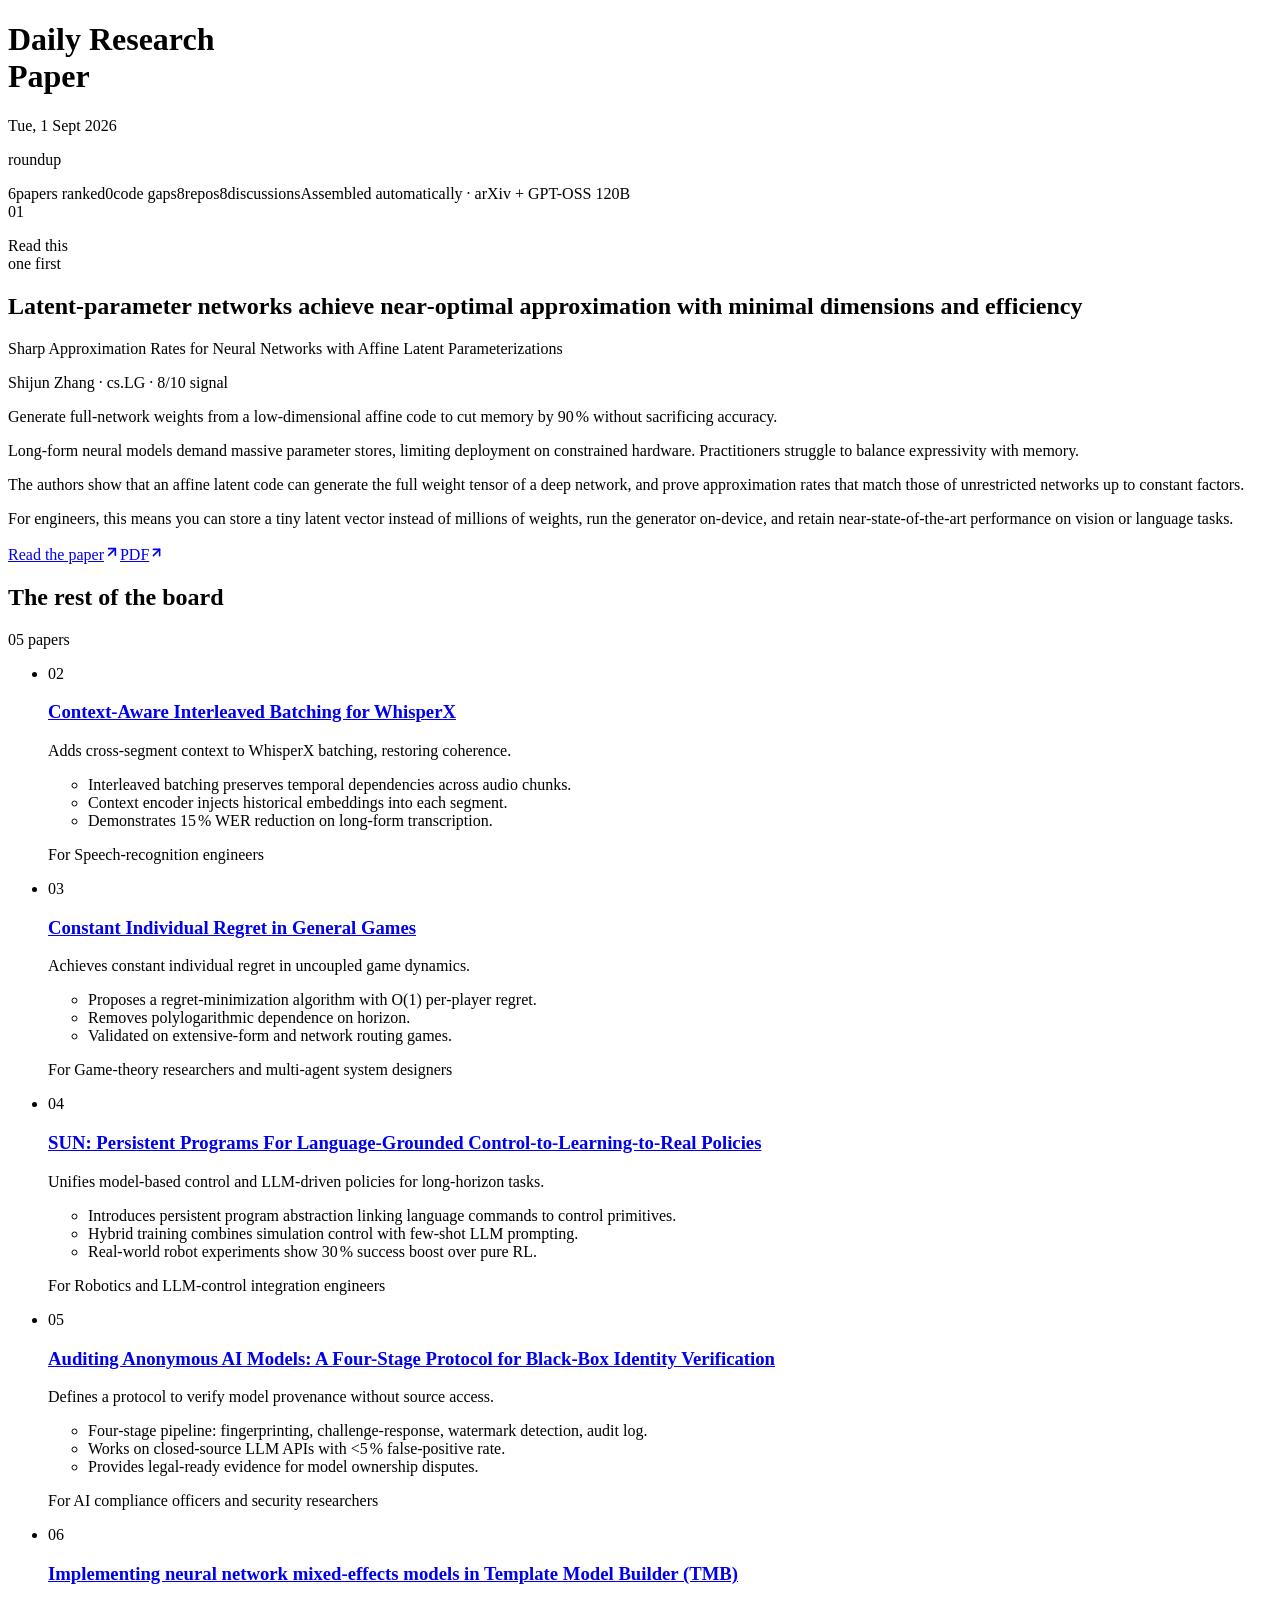
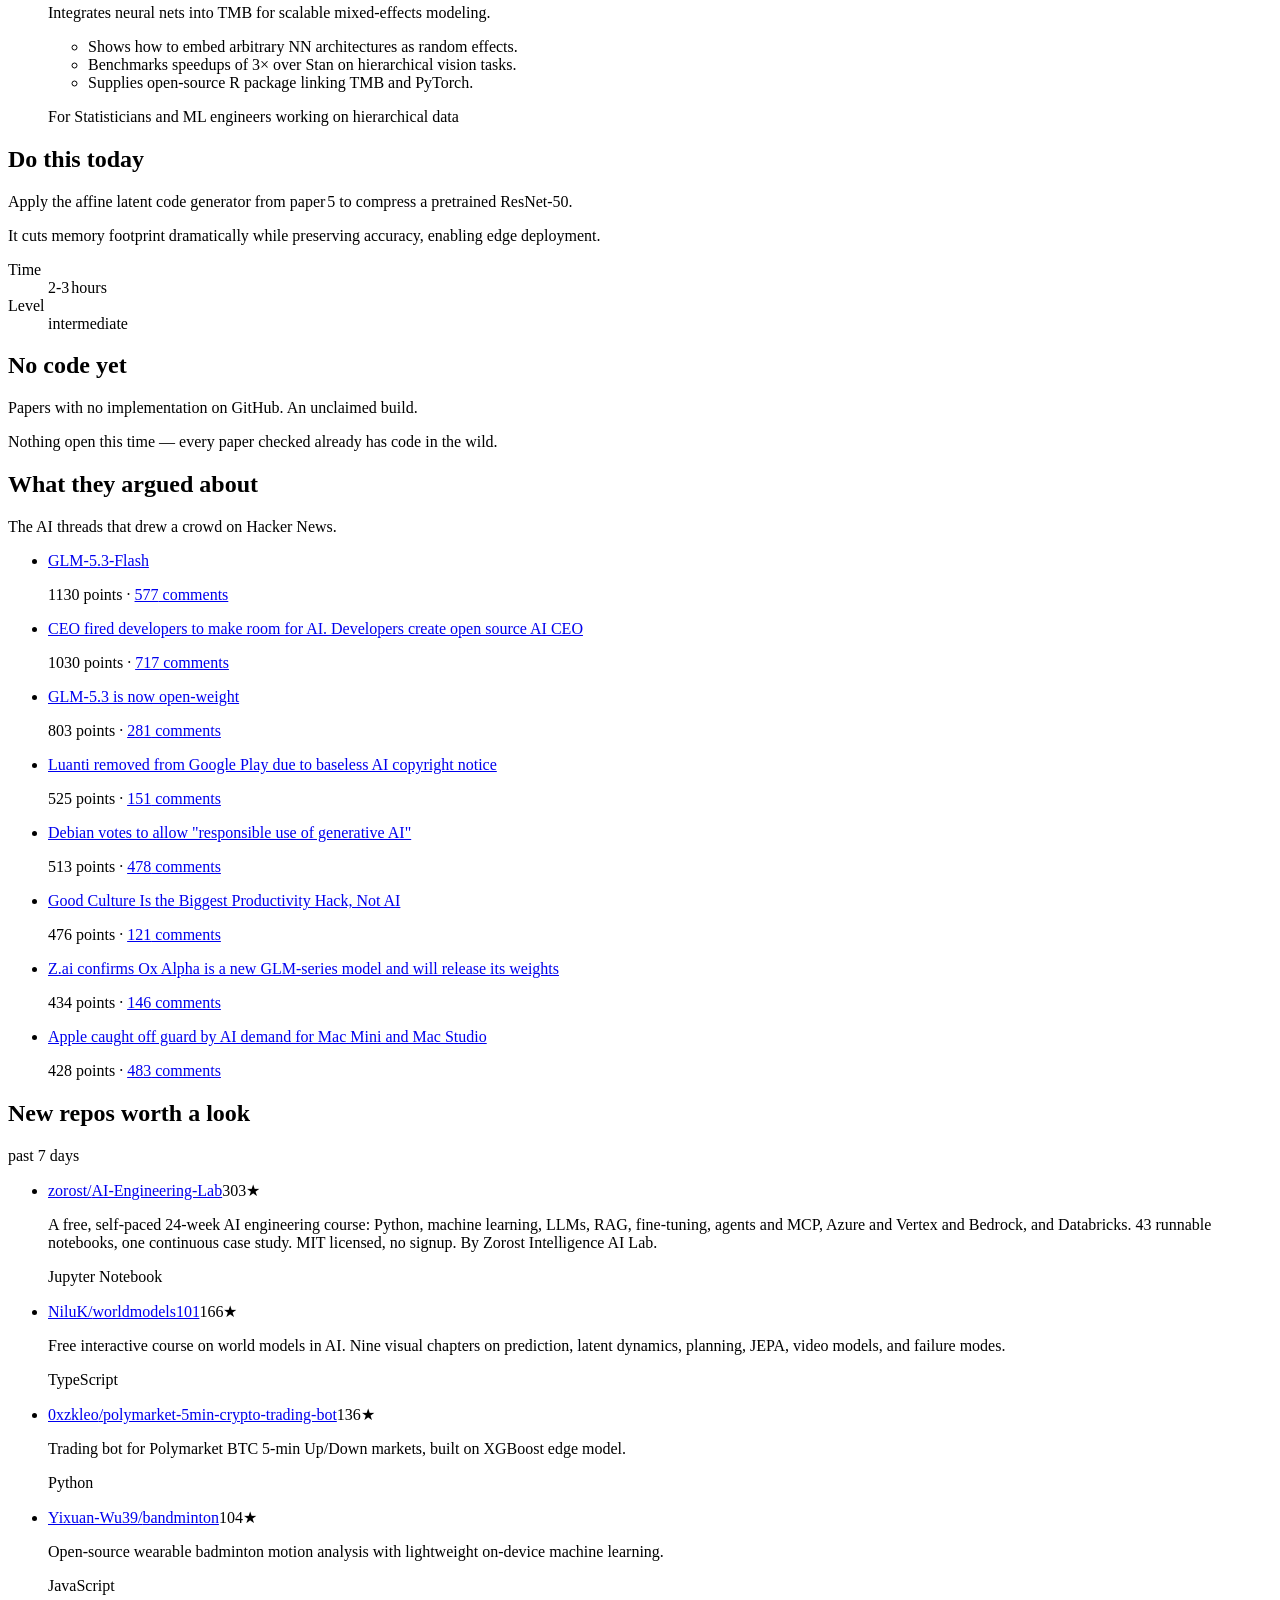
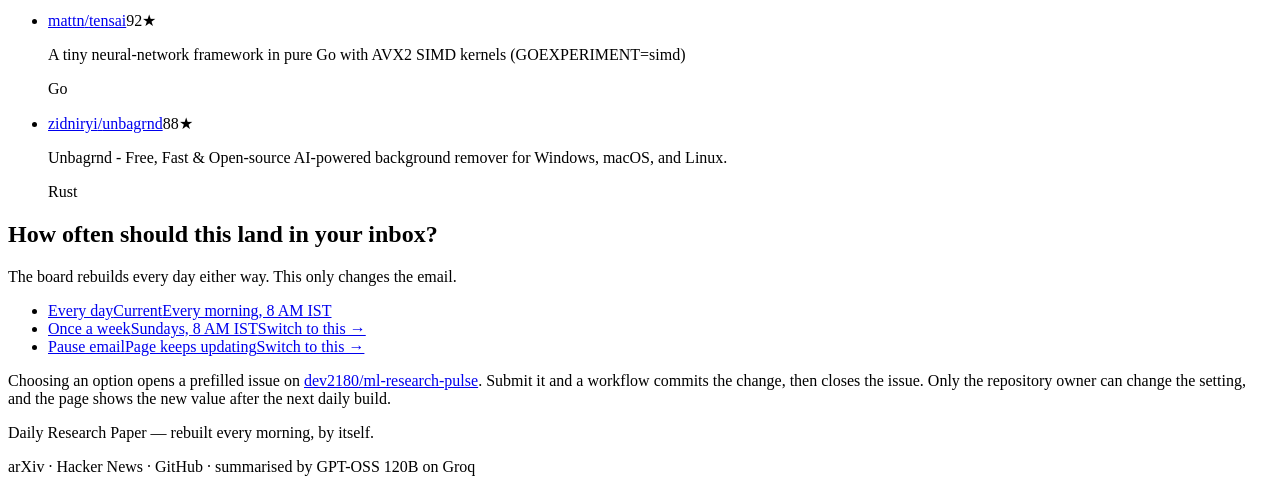
==== index.html @ 79724ac9 "deploy: 08cb170dcbf5cb77940bc4eecd271e3e4be629a1" ====
<!DOCTYPE html><html lang="en" class="archivo_dcbbed32-module__UyVBPq__variable"><head><meta charSet="utf-8"/><meta name="viewport" content="width=device-width, initial-scale=1"/><link rel="preload" href="/ml-research-pulse/_next/static/media/21ca8f3f56c22ca2-s.p.1cp9-4nby68jc.woff2" as="font" crossorigin="" type="font/woff2"/><link rel="stylesheet" href="/ml-research-pulse/_next/static/chunks/264-bpg5c4sa9.css" data-precedence="next"/><link rel="preload" as="script" fetchPriority="low" href="/ml-research-pulse/_next/static/chunks/1j1rit-3-hei4.js"/><script src="/ml-research-pulse/_next/static/chunks/1y6-bvkxlnq37.js" async=""></script><script src="/ml-research-pulse/_next/static/chunks/2nykiepra7i1k.js" async=""></script><script src="/ml-research-pulse/_next/static/chunks/turbopack-0tjhmdymjhvou.js" async=""></script><script src="/ml-research-pulse/_next/static/chunks/158myu8e_yme3.js" async=""></script><script src="/ml-research-pulse/_next/static/chunks/1f8v6gtz2q90z.js" async=""></script><meta name="next-size-adjust" content=""/><title>Daily Research Paper</title><meta name="description" content="A ranked board of the AI/ML research worth your attention — papers, code gaps, and community signal, rebuilt every morning."/><meta property="og:title" content="Daily Research Paper"/><meta property="og:description" content="A ranked board of the AI/ML research worth your attention."/><meta property="og:type" content="website"/><meta name="twitter:card" content="summary"/><meta name="twitter:title" content="Daily Research Paper"/><meta name="twitter:description" content="A ranked board of the AI/ML research worth your attention."/><link rel="icon" href="/ml-research-pulse/favicon.ico?favicon.2vob68tjqpejf.ico" sizes="256x256" type="image/x-icon"/><script src="/ml-research-pulse/_next/static/chunks/0cz1d0mv5g_q7.js" noModule=""></script></head><body class="min-h-screen antialiased"><div hidden=""><!--$--><!--/$--></div><header class="bg-signal text-[oklch(0.17_0.008_118)]"><div class="mx-auto w-full max-w-[76rem] px-5 py-7 sm:px-8 sm:py-9"><div class="flex flex-wrap items-end justify-between gap-x-8 gap-y-5"><div><h1 class="wd-tight text-[clamp(2.5rem,8vw,5rem)] font-extrabold leading-[0.86] tracking-[-0.03em] uppercase">Daily Research<br/>Paper</h1></div><div class="flex flex-col items-start gap-2 sm:items-end"><p class="tnum text-[15px] font-semibold">Tue, 1 Sept 2026</p><p class="text-[13px] font-medium opacity-70">roundup</p></div></div><div class="mt-7 flex flex-wrap items-baseline gap-x-6 gap-y-2 border-t-2 border-current/25 pt-4"><span class="inline-flex items-baseline gap-1.5"><span class="tnum text-[15px] font-bold">6</span><span class="text-[13px] font-medium opacity-70">papers ranked</span></span><span class="inline-flex items-baseline gap-1.5"><span class="tnum text-[15px] font-bold">0</span><span class="text-[13px] font-medium opacity-70">code gaps</span></span><span class="inline-flex items-baseline gap-1.5"><span class="tnum text-[15px] font-bold">8</span><span class="text-[13px] font-medium opacity-70">repos</span></span><span class="inline-flex items-baseline gap-1.5"><span class="tnum text-[15px] font-bold">8</span><span class="text-[13px] font-medium opacity-70">discussions</span></span><span class="text-[13px] font-medium opacity-70">Assembled automatically · arXiv + GPT-OSS 120B</span></div></div></header><main class="mx-auto w-full max-w-[76rem] px-5 sm:px-8"><section aria-labelledby="lead-heading" class="border-b border-rule py-10 sm:py-14"><div class="grid gap-x-10 gap-y-7 lg:grid-cols-[7.5rem_minmax(0,1fr)]"><div class="flex items-start gap-4 lg:block"><div aria-hidden="true" class="wd-wide tnum text-[clamp(3.5rem,9vw,6rem)] font-extrabold leading-[0.78] tracking-[-0.045em]">01</div><p class="mt-0 max-w-[8rem] pt-2 text-[13px] font-semibold uppercase leading-tight tracking-[0.04em] text-ink-2 lg:mt-3 lg:pt-0">Read this<br/>one first</p></div><div class="min-w-0"><h2 id="lead-heading" class="balance text-[clamp(1.75rem,4.2vw,3rem)] font-bold leading-[1.06] tracking-[-0.025em]">Latent‑parameter networks achieve near‑optimal approximation with minimal dimensions and efficiency</h2><p class="pretty mt-4 max-w-[62ch] text-[15px] font-medium leading-relaxed text-ink-2">Sharp Approximation Rates for Neural Networks with Affine Latent Parameterizations</p><p class="mt-2 text-[14px] text-ink-3">Shijun Zhang<!-- --> · cs.LG<span class="tnum"> · <!-- -->8<!-- -->/10 signal</span></p><p class="mt-7 max-w-[54ch] text-[clamp(1.05rem,2vw,1.3rem)] font-semibold leading-snug"><span class="marked">Generate full‑network weights from a low‑dimensional affine code to cut memory by 90 % without sacrificing accuracy.</span></p><div class="mt-7 max-w-[68ch] space-y-4"><p class="pretty text-[15.5px] leading-[1.62] text-ink-2">Long‑form neural models demand massive parameter stores, limiting deployment on constrained hardware. Practitioners struggle to balance expressivity with memory.</p><p class="pretty text-[15.5px] leading-[1.62] text-ink-2">The authors show that an affine latent code can generate the full weight tensor of a deep network, and prove approximation rates that match those of unrestricted networks up to constant factors.</p><p class="pretty text-[15.5px] leading-[1.62] text-ink-2">For engineers, this means you can store a tiny latent vector instead of millions of weights, run the generator on‑device, and retain near‑state‑of‑the‑art performance on vision or language tasks.</p></div><div class="mt-8 flex flex-wrap items-center gap-x-7 gap-y-3"><a href="https://arxiv.org/abs/2608.31157v1" target="_blank" rel="noreferrer" class="ulink inline-flex items-center gap-1.5 text-[15px] font-bold">Read the paper<svg xmlns="http://www.w3.org/2000/svg" width="16" height="16" viewBox="0 0 24 24" fill="none" stroke="currentColor" stroke-width="2.5" stroke-linecap="round" stroke-linejoin="round" class="lucide lucide-arrow-up-right" aria-hidden="true"><path d="M7 7h10v10"></path><path d="M7 17 17 7"></path></svg></a><a href="https://arxiv.org/pdf/2608.31157v1" target="_blank" rel="noreferrer" class="ulink inline-flex items-center gap-1.5 text-[15px] font-semibold text-ink-2">PDF<svg xmlns="http://www.w3.org/2000/svg" width="15" height="15" viewBox="0 0 24 24" fill="none" stroke="currentColor" stroke-width="2.5" stroke-linecap="round" stroke-linejoin="round" class="lucide lucide-arrow-up-right" aria-hidden="true"><path d="M7 7h10v10"></path><path d="M7 17 17 7"></path></svg></a></div></div></div></section><section aria-labelledby="board-heading" class="border-b border-rule py-10 sm:py-14"><div class="mb-2 flex items-baseline justify-between gap-4"><h2 id="board-heading" class="wd-tight text-[clamp(1.6rem,3.4vw,2.25rem)] font-extrabold uppercase leading-none tracking-[-0.02em]">The rest of the board</h2><span class="tnum shrink-0 text-[13px] font-semibold text-ink-3">05<!-- --> papers</span></div><ul class="mt-4"><li class="row-in group border-b border-rule last:border-b-0" style="--row-delay:0ms"><div class="grid gap-x-7 gap-y-3 py-6 sm:grid-cols-[3.5rem_minmax(0,1fr)] sm:py-7"><div aria-hidden="true" class="wd-wide tnum text-[2rem] font-extrabold leading-none tracking-[-0.04em] text-ink-3 transition-colors duration-200 group-hover:text-ink sm:text-[2.6rem]">02</div><div class="min-w-0"><h3 class="balance text-[1.15rem] font-bold leading-[1.22] tracking-[-0.015em] sm:text-[1.3rem]"><a href="https://arxiv.org/abs/2608.31170v1" target="_blank" rel="noreferrer" class="ulink">Context-Aware Interleaved Batching for WhisperX</a></h3><p class="pretty mt-2.5 max-w-[70ch] text-[15px] leading-relaxed text-ink-2">Adds cross‑segment context to WhisperX batching, restoring coherence.</p><ul class="mt-4 grid gap-x-8 gap-y-2 sm:grid-cols-2 lg:grid-cols-3"><li class="border-t border-rule pt-2 text-[13.5px] leading-snug text-ink-2">Interleaved batching preserves temporal dependencies across audio chunks.</li><li class="border-t border-rule pt-2 text-[13.5px] leading-snug text-ink-2">Context encoder injects historical embeddings into each segment.</li><li class="border-t border-rule pt-2 text-[13.5px] leading-snug text-ink-2">Demonstrates 15 % WER reduction on long‑form transcription.</li></ul><p class="mt-4 text-[13px] font-semibold text-ink-3">For <!-- -->Speech‑recognition engineers</p></div></div></li><li class="row-in group border-b border-rule last:border-b-0" style="--row-delay:70ms"><div class="grid gap-x-7 gap-y-3 py-6 sm:grid-cols-[3.5rem_minmax(0,1fr)] sm:py-7"><div aria-hidden="true" class="wd-wide tnum text-[2rem] font-extrabold leading-none tracking-[-0.04em] text-ink-3 transition-colors duration-200 group-hover:text-ink sm:text-[2.6rem]">03</div><div class="min-w-0"><h3 class="balance text-[1.15rem] font-bold leading-[1.22] tracking-[-0.015em] sm:text-[1.3rem]"><a href="https://arxiv.org/abs/2608.31166v1" target="_blank" rel="noreferrer" class="ulink">Constant Individual Regret in General Games</a></h3><p class="pretty mt-2.5 max-w-[70ch] text-[15px] leading-relaxed text-ink-2">Achieves constant individual regret in uncoupled game dynamics.</p><ul class="mt-4 grid gap-x-8 gap-y-2 sm:grid-cols-2 lg:grid-cols-3"><li class="border-t border-rule pt-2 text-[13.5px] leading-snug text-ink-2">Proposes a regret‑minimization algorithm with O(1) per‑player regret.</li><li class="border-t border-rule pt-2 text-[13.5px] leading-snug text-ink-2">Removes polylogarithmic dependence on horizon.</li><li class="border-t border-rule pt-2 text-[13.5px] leading-snug text-ink-2">Validated on extensive-form and network routing games.</li></ul><p class="mt-4 text-[13px] font-semibold text-ink-3">For <!-- -->Game‑theory researchers and multi‑agent system designers</p></div></div></li><li class="row-in group border-b border-rule last:border-b-0" style="--row-delay:140ms"><div class="grid gap-x-7 gap-y-3 py-6 sm:grid-cols-[3.5rem_minmax(0,1fr)] sm:py-7"><div aria-hidden="true" class="wd-wide tnum text-[2rem] font-extrabold leading-none tracking-[-0.04em] text-ink-3 transition-colors duration-200 group-hover:text-ink sm:text-[2.6rem]">04</div><div class="min-w-0"><h3 class="balance text-[1.15rem] font-bold leading-[1.22] tracking-[-0.015em] sm:text-[1.3rem]"><a href="https://arxiv.org/abs/2608.31167v1" target="_blank" rel="noreferrer" class="ulink">SUN: Persistent Programs For Language-Grounded Control-to-Learning-to-Real Policies</a></h3><p class="pretty mt-2.5 max-w-[70ch] text-[15px] leading-relaxed text-ink-2">Unifies model‑based control and LLM‑driven policies for long‑horizon tasks.</p><ul class="mt-4 grid gap-x-8 gap-y-2 sm:grid-cols-2 lg:grid-cols-3"><li class="border-t border-rule pt-2 text-[13.5px] leading-snug text-ink-2">Introduces persistent program abstraction linking language commands to control primitives.</li><li class="border-t border-rule pt-2 text-[13.5px] leading-snug text-ink-2">Hybrid training combines simulation control with few‑shot LLM prompting.</li><li class="border-t border-rule pt-2 text-[13.5px] leading-snug text-ink-2">Real‑world robot experiments show 30 % success boost over pure RL.</li></ul><p class="mt-4 text-[13px] font-semibold text-ink-3">For <!-- -->Robotics and LLM‑control integration engineers</p></div></div></li><li class="row-in group border-b border-rule last:border-b-0" style="--row-delay:210ms"><div class="grid gap-x-7 gap-y-3 py-6 sm:grid-cols-[3.5rem_minmax(0,1fr)] sm:py-7"><div aria-hidden="true" class="wd-wide tnum text-[2rem] font-extrabold leading-none tracking-[-0.04em] text-ink-3 transition-colors duration-200 group-hover:text-ink sm:text-[2.6rem]">05</div><div class="min-w-0"><h3 class="balance text-[1.15rem] font-bold leading-[1.22] tracking-[-0.015em] sm:text-[1.3rem]"><a href="https://arxiv.org/abs/2608.31142v1" target="_blank" rel="noreferrer" class="ulink">Auditing Anonymous AI Models: A Four-Stage Protocol for Black-Box Identity Verification</a></h3><p class="pretty mt-2.5 max-w-[70ch] text-[15px] leading-relaxed text-ink-2">Defines a protocol to verify model provenance without source access.</p><ul class="mt-4 grid gap-x-8 gap-y-2 sm:grid-cols-2 lg:grid-cols-3"><li class="border-t border-rule pt-2 text-[13.5px] leading-snug text-ink-2">Four‑stage pipeline: fingerprinting, challenge‑response, watermark detection, audit log.</li><li class="border-t border-rule pt-2 text-[13.5px] leading-snug text-ink-2">Works on closed‑source LLM APIs with &lt;5 % false‑positive rate.</li><li class="border-t border-rule pt-2 text-[13.5px] leading-snug text-ink-2">Provides legal‑ready evidence for model ownership disputes.</li></ul><p class="mt-4 text-[13px] font-semibold text-ink-3">For <!-- -->AI compliance officers and security researchers</p></div></div></li><li class="row-in group border-b border-rule last:border-b-0" style="--row-delay:280ms"><div class="grid gap-x-7 gap-y-3 py-6 sm:grid-cols-[3.5rem_minmax(0,1fr)] sm:py-7"><div aria-hidden="true" class="wd-wide tnum text-[2rem] font-extrabold leading-none tracking-[-0.04em] text-ink-3 transition-colors duration-200 group-hover:text-ink sm:text-[2.6rem]">06</div><div class="min-w-0"><h3 class="balance text-[1.15rem] font-bold leading-[1.22] tracking-[-0.015em] sm:text-[1.3rem]"><a href="https://arxiv.org/abs/2608.31133v1" target="_blank" rel="noreferrer" class="ulink">Implementing neural network mixed-effects models in Template Model Builder (TMB)</a></h3><p class="pretty mt-2.5 max-w-[70ch] text-[15px] leading-relaxed text-ink-2">Integrates neural nets into TMB for scalable mixed‑effects modeling.</p><ul class="mt-4 grid gap-x-8 gap-y-2 sm:grid-cols-2 lg:grid-cols-3"><li class="border-t border-rule pt-2 text-[13.5px] leading-snug text-ink-2">Shows how to embed arbitrary NN architectures as random effects.</li><li class="border-t border-rule pt-2 text-[13.5px] leading-snug text-ink-2">Benchmarks speedups of 3× over Stan on hierarchical vision tasks.</li><li class="border-t border-rule pt-2 text-[13.5px] leading-snug text-ink-2">Supplies open‑source R package linking TMB and PyTorch.</li></ul><p class="mt-4 text-[13px] font-semibold text-ink-3">For <!-- -->Statisticians and ML engineers working on hierarchical data</p></div></div></li></ul></section><section aria-labelledby="try-heading" class="my-10 bg-ink px-5 py-10 text-surface sm:my-14 sm:px-10 sm:py-12"><div class="grid gap-x-12 gap-y-6 lg:grid-cols-[minmax(0,1fr)_16rem]"><div class="min-w-0"><h2 id="try-heading" class="wd-tight text-[13px] font-extrabold uppercase tracking-[0.1em] opacity-60">Do this today</h2><p class="balance mt-4 text-[clamp(1.35rem,3vw,2rem)] font-bold leading-[1.14] tracking-[-0.02em]">Apply the affine latent code generator from paper 5 to compress a pretrained ResNet‑50.</p><p class="pretty mt-4 max-w-[60ch] text-[15px] leading-relaxed opacity-75">It cuts memory footprint dramatically while preserving accuracy, enabling edge deployment.</p></div><dl class="flex gap-10 self-end lg:flex-col lg:gap-5"><div><dt class="text-[12px] font-semibold uppercase tracking-[0.08em] opacity-75">Time</dt><dd class="tnum mt-1 text-[1.1rem] font-bold">2‑3 hours</dd></div><div><dt class="text-[12px] font-semibold uppercase tracking-[0.08em] opacity-75">Level</dt><dd class="mt-1 text-[1.1rem] font-bold capitalize">intermediate</dd></div></dl></div></section><div class="grid gap-x-12 gap-y-10 border-t border-rule py-10 sm:py-14 lg:grid-cols-2"><section aria-labelledby="gap-heading"><h2 id="gap-heading" class="wd-tight text-[1.4rem] font-extrabold uppercase leading-none tracking-[-0.015em]">No code yet</h2><p class="mt-2.5 max-w-[46ch] text-[14px] leading-relaxed text-ink-2">Papers with no implementation on GitHub. An unclaimed build.</p><p class="mt-5 border-t border-rule pt-5 text-[14px] leading-relaxed text-ink-3">Nothing open this time — every paper checked already has code in the wild.</p></section><section aria-labelledby="signals-heading"><h2 id="signals-heading" class="wd-tight text-[1.4rem] font-extrabold uppercase leading-none tracking-[-0.015em]">What they argued about</h2><p class="mt-2.5 max-w-[46ch] text-[14px] leading-relaxed text-ink-2">The AI threads that drew a crowd on Hacker News.</p><ul class="mt-5 border-t border-rule"><li class="border-b border-rule py-4"><a href="https://z.ai/blog/glm-5.3-flash" target="_blank" rel="noreferrer" class="ulink balance text-[15px] font-semibold leading-snug">GLM-5.3-Flash</a><p class="tnum mt-1.5 text-[13px] text-ink-3">1130<!-- --> points<!-- --> · <a href="https://news.ycombinator.com/item?id=49449507" target="_blank" rel="noreferrer" class="ulink font-semibold">577<!-- --> comments</a></p></li><li class="border-b border-rule py-4"><a href="https://github.com/SenteLabsAI/OpenExecutive" target="_blank" rel="noreferrer" class="ulink balance text-[15px] font-semibold leading-snug">CEO fired developers to make room for AI. Developers create open source AI CEO</a><p class="tnum mt-1.5 text-[13px] text-ink-3">1030<!-- --> points<!-- --> · <a href="https://news.ycombinator.com/item?id=49458418" target="_blank" rel="noreferrer" class="ulink font-semibold">717<!-- --> comments</a></p></li><li class="border-b border-rule py-4"><a href="https://huggingface.co/zai-org/GLM-5.3" target="_blank" rel="noreferrer" class="ulink balance text-[15px] font-semibold leading-snug">GLM-5.3 is now open-weight</a><p class="tnum mt-1.5 text-[13px] text-ink-3">803<!-- --> points<!-- --> · <a href="https://news.ycombinator.com/item?id=49479878" target="_blank" rel="noreferrer" class="ulink font-semibold">281<!-- --> comments</a></p></li><li class="border-b border-rule py-4"><a href="https://blog.luanti.org/2026/08/27/luanti-dmca-tracer-ai/" target="_blank" rel="noreferrer" class="ulink balance text-[15px] font-semibold leading-snug">Luanti removed from Google Play due to baseless AI copyright notice</a><p class="tnum mt-1.5 text-[13px] text-ink-3">525<!-- --> points<!-- --> · <a href="https://news.ycombinator.com/item?id=49475079" target="_blank" rel="noreferrer" class="ulink font-semibold">151<!-- --> comments</a></p></li><li class="border-b border-rule py-4"><a href="https://lwn.net/Articles/1091231/" target="_blank" rel="noreferrer" class="ulink balance text-[15px] font-semibold leading-snug">Debian votes to allow &quot;responsible use of generative AI&quot;</a><p class="tnum mt-1.5 text-[13px] text-ink-3">513<!-- --> points<!-- --> · <a href="https://news.ycombinator.com/item?id=49489982" target="_blank" rel="noreferrer" class="ulink font-semibold">478<!-- --> comments</a></p></li><li class="border-b border-rule py-4"><a href="https://newsletter.eng-leadership.com/p/good-culture-is-the-biggest-productivity" target="_blank" rel="noreferrer" class="ulink balance text-[15px] font-semibold leading-snug">Good Culture Is the Biggest Productivity Hack, Not AI</a><p class="tnum mt-1.5 text-[13px] text-ink-3">476<!-- --> points<!-- --> · <a href="https://news.ycombinator.com/item?id=49491568" target="_blank" rel="noreferrer" class="ulink font-semibold">121<!-- --> comments</a></p></li><li class="border-b border-rule py-4"><a href="https://www.bloomberg.com/news/articles/2026-08-26/china-s-z-ai-made-ox-alpha-stealth-model-that-rivals-deepseek" target="_blank" rel="noreferrer" class="ulink balance text-[15px] font-semibold leading-snug">Z.ai confirms Ox Alpha is a new GLM-series model and will release its weights</a><p class="tnum mt-1.5 text-[13px] text-ink-3">434<!-- --> points<!-- --> · <a href="https://news.ycombinator.com/item?id=49446422" target="_blank" rel="noreferrer" class="ulink font-semibold">146<!-- --> comments</a></p></li><li class="border-b border-rule py-4"><a href="https://www.macrumors.com/2026/08/30/apple-unexpected-mac-mini-and-studio-demand/" target="_blank" rel="noreferrer" class="ulink balance text-[15px] font-semibold leading-snug">Apple caught off guard by AI demand for Mac Mini and Mac Studio</a><p class="tnum mt-1.5 text-[13px] text-ink-3">428<!-- --> points<!-- --> · <a href="https://news.ycombinator.com/item?id=49508982" target="_blank" rel="noreferrer" class="ulink font-semibold">483<!-- --> comments</a></p></li></ul></section></div><section aria-labelledby="repos-heading" class="border-t border-rule py-10 sm:py-14"><div class="mb-6 flex items-baseline justify-between gap-4"><h2 id="repos-heading" class="wd-tight text-[clamp(1.4rem,3vw,2rem)] font-extrabold uppercase leading-none tracking-[-0.02em]">New repos worth a look</h2><span class="shrink-0 text-[13px] font-semibold text-ink-3">past 7 days</span></div><ul class="grid gap-x-10 gap-y-0 sm:grid-cols-2"><li class="border-t border-rule py-4"><div class="flex items-baseline justify-between gap-4"><a href="https://github.com/zorost/AI-Engineering-Lab" target="_blank" rel="noreferrer" class="ulink min-w-0 text-[15px] font-bold"><span class="text-ink-3 font-medium">zorost<!-- -->/</span>AI-Engineering-Lab</a><span class="tnum shrink-0 text-[13px] font-semibold text-ink-2">303<!-- -->★</span></div><p class="pretty mt-1.5 line-clamp-2 text-[13.5px] leading-snug text-ink-2">A free, self-paced 24-week AI engineering course: Python, machine learning, LLMs, RAG, fine-tuning, agents and MCP, Azure and Vertex and Bedrock, and Databricks. 43 runnable notebooks, one continuous case study. MIT licensed, no signup. By Zorost Intelligence AI Lab.</p><p class="mt-1.5 text-[12.5px] font-medium text-ink-3">Jupyter Notebook</p></li><li class="border-t border-rule py-4"><div class="flex items-baseline justify-between gap-4"><a href="https://github.com/NiluK/worldmodels101" target="_blank" rel="noreferrer" class="ulink min-w-0 text-[15px] font-bold"><span class="text-ink-3 font-medium">NiluK<!-- -->/</span>worldmodels101</a><span class="tnum shrink-0 text-[13px] font-semibold text-ink-2">166<!-- -->★</span></div><p class="pretty mt-1.5 line-clamp-2 text-[13.5px] leading-snug text-ink-2">Free interactive course on world models in AI. Nine visual chapters on prediction, latent dynamics, planning, JEPA, video models, and failure modes.</p><p class="mt-1.5 text-[12.5px] font-medium text-ink-3">TypeScript</p></li><li class="border-t border-rule py-4"><div class="flex items-baseline justify-between gap-4"><a href="https://github.com/0xzkleo/polymarket-5min-crypto-trading-bot" target="_blank" rel="noreferrer" class="ulink min-w-0 text-[15px] font-bold"><span class="text-ink-3 font-medium">0xzkleo<!-- -->/</span>polymarket-5min-crypto-trading-bot</a><span class="tnum shrink-0 text-[13px] font-semibold text-ink-2">136<!-- -->★</span></div><p class="pretty mt-1.5 line-clamp-2 text-[13.5px] leading-snug text-ink-2">Trading bot for Polymarket BTC 5-min Up/Down markets, built on XGBoost edge model.</p><p class="mt-1.5 text-[12.5px] font-medium text-ink-3">Python</p></li><li class="border-t border-rule py-4"><div class="flex items-baseline justify-between gap-4"><a href="https://github.com/Yixuan-Wu39/bandminton" target="_blank" rel="noreferrer" class="ulink min-w-0 text-[15px] font-bold"><span class="text-ink-3 font-medium">Yixuan-Wu39<!-- -->/</span>bandminton</a><span class="tnum shrink-0 text-[13px] font-semibold text-ink-2">104<!-- -->★</span></div><p class="pretty mt-1.5 line-clamp-2 text-[13.5px] leading-snug text-ink-2">Open-source wearable badminton motion analysis with lightweight on-device machine learning.</p><p class="mt-1.5 text-[12.5px] font-medium text-ink-3">JavaScript</p></li><li class="border-t border-rule py-4"><div class="flex items-baseline justify-between gap-4"><a href="https://github.com/mattn/tensai" target="_blank" rel="noreferrer" class="ulink min-w-0 text-[15px] font-bold"><span class="text-ink-3 font-medium">mattn<!-- -->/</span>tensai</a><span class="tnum shrink-0 text-[13px] font-semibold text-ink-2">92<!-- -->★</span></div><p class="pretty mt-1.5 line-clamp-2 text-[13.5px] leading-snug text-ink-2">A tiny neural-network framework in pure Go with AVX2 SIMD kernels (GOEXPERIMENT=simd)</p><p class="mt-1.5 text-[12.5px] font-medium text-ink-3">Go</p></li><li class="border-t border-rule py-4"><div class="flex items-baseline justify-between gap-4"><a href="https://github.com/zidniryi/unbagrnd" target="_blank" rel="noreferrer" class="ulink min-w-0 text-[15px] font-bold"><span class="text-ink-3 font-medium">zidniryi<!-- -->/</span>unbagrnd</a><span class="tnum shrink-0 text-[13px] font-semibold text-ink-2">88<!-- -->★</span></div><p class="pretty mt-1.5 line-clamp-2 text-[13.5px] leading-snug text-ink-2">Unbagrnd - Free, Fast &amp; Open-source AI-powered background remover for Windows, macOS, and Linux.</p><p class="mt-1.5 text-[12.5px] font-medium text-ink-3">Rust</p></li></ul></section><section aria-labelledby="cadence-heading" class="border-t border-rule py-10 sm:py-14"><h2 id="cadence-heading" class="wd-tight text-[clamp(1.4rem,3vw,2rem)] font-extrabold uppercase leading-none tracking-[-0.02em]">How often should this land in your inbox?</h2><p class="pretty mt-3 max-w-[60ch] text-[15px] leading-relaxed text-ink-2">The board rebuilds every day either way. This only changes the email.</p><ul class="mt-7 grid gap-3 sm:grid-cols-3"><li><a href="https://github.com/dev2180/ml-research-pulse/issues/new?title=cadence%3A%20daily&amp;labels=digest-cadence&amp;body=Set%20the%20digest%20email%20cadence%20to%20**daily**.%0A%0ASubmitting%20this%20issue%20triggers%20the%20%60set-cadence%60%20workflow%2C%20which%20updates%0A%60digest_config.json%60%20on%20%60main%60%20and%20closes%20this%20issue.%20Only%20the%20repository%0Aowner%20can%20change%20the%20setting." target="_blank" rel="noreferrer" aria-current="true" class="cadence-option group block h-full border-2 px-5 py-4 no-underline"><span class="flex items-baseline justify-between gap-3"><span class="text-[16px] font-bold">Every day</span><span class="text-[11px] font-extrabold uppercase tracking-[0.08em]">Current</span></span><span class="cadence-detail mt-1 block text-[13.5px]">Every morning, 8 AM IST</span></a></li><li><a href="https://github.com/dev2180/ml-research-pulse/issues/new?title=cadence%3A%20weekly&amp;labels=digest-cadence&amp;body=Set%20the%20digest%20email%20cadence%20to%20**weekly**.%0A%0ASubmitting%20this%20issue%20triggers%20the%20%60set-cadence%60%20workflow%2C%20which%20updates%0A%60digest_config.json%60%20on%20%60main%60%20and%20closes%20this%20issue.%20Only%20the%20repository%0Aowner%20can%20change%20the%20setting." target="_blank" rel="noreferrer" class="cadence-option group block h-full border-2 px-5 py-4 no-underline"><span class="flex items-baseline justify-between gap-3"><span class="text-[16px] font-bold">Once a week</span></span><span class="cadence-detail mt-1 block text-[13.5px]">Sundays, 8 AM IST</span><span class="mt-3 block text-[13px] font-bold">Switch to this →</span></a></li><li><a href="https://github.com/dev2180/ml-research-pulse/issues/new?title=cadence%3A%20paused&amp;labels=digest-cadence&amp;body=Set%20the%20digest%20email%20cadence%20to%20**paused**.%0A%0ASubmitting%20this%20issue%20triggers%20the%20%60set-cadence%60%20workflow%2C%20which%20updates%0A%60digest_config.json%60%20on%20%60main%60%20and%20closes%20this%20issue.%20Only%20the%20repository%0Aowner%20can%20change%20the%20setting." target="_blank" rel="noreferrer" class="cadence-option group block h-full border-2 px-5 py-4 no-underline"><span class="flex items-baseline justify-between gap-3"><span class="text-[16px] font-bold">Pause email</span></span><span class="cadence-detail mt-1 block text-[13.5px]">Page keeps updating</span><span class="mt-3 block text-[13px] font-bold">Switch to this →</span></a></li></ul><p class="pretty mt-5 max-w-[68ch] text-[13.5px] leading-relaxed text-ink-3">Choosing an option opens a prefilled issue on<!-- --> <a href="https://github.com/dev2180/ml-research-pulse" target="_blank" rel="noreferrer" class="ulink font-semibold">dev2180/ml-research-pulse</a>. Submit it and a workflow commits the change, then closes the issue. Only the repository owner can change the setting, and the page shows the new value after the next daily build.</p></section></main><footer class="border-t-2 border-ink"><div class="mx-auto flex w-full max-w-[76rem] flex-wrap items-baseline justify-between gap-x-8 gap-y-2 px-5 py-8 sm:px-8"><p class="text-[13px] font-semibold">Daily Research Paper — rebuilt every morning, by itself.</p><p class="text-[13px] text-ink-3">arXiv · Hacker News · GitHub · summarised by GPT-OSS 120B on Groq</p></div></footer><!--$--><!--/$--><script src="/ml-research-pulse/_next/static/chunks/1j1rit-3-hei4.js" id="_R_" async=""></script><script>(self.__next_f=self.__next_f||[]).push([0])</script><script>self.__next_f.push([1,"1:\"$Sreact.fragment\"\n2:I[39756,[\"/ml-research-pulse/_next/static/chunks/158myu8e_yme3.js\"],\"default\"]\n3:I[37457,[\"/ml-research-pulse/_next/static/chunks/158myu8e_yme3.js\"],\"default\"]\n5:I[97367,[\"/ml-research-pulse/_next/static/chunks/158myu8e_yme3.js\"],\"OutletBoundary\"]\n6:\"$Sreact.suspense\"\n8:I[97367,[\"/ml-research-pulse/_next/static/chunks/158myu8e_yme3.js\"],\"ViewportBoundary\"]\na:I[97367,[\"/ml-research-pulse/_next/static/chunks/158myu8e_yme3.js\"],\"MetadataBoundary\"]\nc:I[68027,[\"/ml-research-pulse/_next/static/chunks/158myu8e_yme3.js\"],\"default\",1]\n:HL[\"/ml-research-pulse/_next/static/chunks/264-bpg5c4sa9.css\",\"style\"]\n:HL[\"/ml-research-pulse/_next/static/media/21ca8f3f56c22ca2-s.p.1cp9-4nby68jc.woff2\",\"font\",{\"crossOrigin\":\"\",\"type\":\"font/woff2\"}]\n"])</script><script>self.__next_f.push([1,"0:{\"P\":null,\"c\":[\"\",\"\"],\"q\":\"\",\"i\":false,\"f\":[[[\"\",{\"children\":[\"__PAGE__\",{}]},\"$undefined\",\"$undefined\",16],[[\"$\",\"$1\",\"c\",{\"children\":[[[\"$\",\"link\",\"0\",{\"rel\":\"stylesheet\",\"href\":\"/ml-research-pulse/_next/static/chunks/264-bpg5c4sa9.css\",\"precedence\":\"next\",\"crossOrigin\":\"$undefined\",\"nonce\":\"$undefined\"}],[\"$\",\"script\",\"script-0\",{\"src\":\"/ml-research-pulse/_next/static/chunks/158myu8e_yme3.js\",\"async\":true,\"nonce\":\"$undefined\"}]],[\"$\",\"html\",null,{\"lang\":\"en\",\"className\":\"archivo_dcbbed32-module__UyVBPq__variable\",\"children\":[\"$\",\"body\",null,{\"className\":\"min-h-screen antialiased\",\"children\":[\"$\",\"$L2\",null,{\"parallelRouterKey\":\"children\",\"error\":\"$undefined\",\"errorStyles\":\"$undefined\",\"errorScripts\":\"$undefined\",\"template\":[\"$\",\"$L3\",null,{}],\"templateStyles\":\"$undefined\",\"templateScripts\":\"$undefined\",\"notFound\":[[[\"$\",\"title\",null,{\"children\":\"404: This page could not be found.\"}],[\"$\",\"div\",null,{\"style\":{\"fontFamily\":\"system-ui,\\\"Segoe UI\\\",Roboto,Helvetica,Arial,sans-serif,\\\"Apple Color Emoji\\\",\\\"Segoe UI Emoji\\\"\",\"height\":\"100vh\",\"textAlign\":\"center\",\"display\":\"flex\",\"flexDirection\":\"column\",\"alignItems\":\"center\",\"justifyContent\":\"center\"},\"children\":[\"$\",\"div\",null,{\"children\":[[\"$\",\"style\",null,{\"dangerouslySetInnerHTML\":{\"__html\":\"body{color:#000;background:#fff;margin:0}.next-error-h1{border-right:1px solid rgba(0,0,0,.3)}@media (prefers-color-scheme:dark){body{color:#fff;background:#000}.next-error-h1{border-right:1px solid rgba(255,255,255,.3)}}\"}}],[\"$\",\"h1\",null,{\"className\":\"next-error-h1\",\"style\":{\"display\":\"inline-block\",\"margin\":\"0 20px 0 0\",\"padding\":\"0 23px 0 0\",\"fontSize\":24,\"fontWeight\":500,\"verticalAlign\":\"top\",\"lineHeight\":\"49px\"},\"children\":404}],[\"$\",\"div\",null,{\"style\":{\"display\":\"inline-block\"},\"children\":[\"$\",\"h2\",null,{\"style\":{\"fontSize\":14,\"fontWeight\":400,\"lineHeight\":\"49px\",\"margin\":0},\"children\":\"This page could not be found.\"}]}]]}]}]],[]],\"forbidden\":\"$undefined\",\"unauthorized\":\"$undefined\"}]}]}]]}],{\"children\":[[\"$\",\"$1\",\"c\",{\"children\":[\"$L4\",[[\"$\",\"script\",\"script-0\",{\"src\":\"/ml-research-pulse/_next/static/chunks/1f8v6gtz2q90z.js\",\"async\":true,\"nonce\":\"$undefined\"}]],[\"$\",\"$L5\",null,{\"children\":[\"$\",\"$6\",null,{\"name\":\"Next.MetadataOutlet\",\"children\":\"$@7\"}]}]]}],{},null,false,null]},null,false,null],[\"$\",\"$1\",\"h\",{\"children\":[null,[\"$\",\"$L8\",null,{\"children\":\"$L9\"}],[\"$\",\"div\",null,{\"hidden\":true,\"children\":[\"$\",\"$La\",null,{\"children\":[\"$\",\"$6\",null,{\"name\":\"Next.Metadata\",\"children\":\"$Lb\"}]}]}],[\"$\",\"meta\",null,{\"name\":\"next-size-adjust\",\"content\":\"\"}]]}],false]],\"m\":\"$undefined\",\"G\":[\"$c\",[[\"$\",\"link\",\"0\",{\"rel\":\"stylesheet\",\"href\":\"/ml-research-pulse/_next/static/chunks/264-bpg5c4sa9.css\",\"precedence\":\"next\",\"crossOrigin\":\"$undefined\",\"nonce\":\"$undefined\"}]]],\"S\":true,\"h\":null,\"s\":\"$undefined\",\"l\":\"$undefined\",\"p\":\"$undefined\",\"d\":\"$undefined\",\"b\":\"ECRTV7h0pTpysREBS1WAT\"}\n"])</script><script>self.__next_f.push([1,"9:[[\"$\",\"meta\",\"0\",{\"charSet\":\"utf-8\"}],[\"$\",\"meta\",\"1\",{\"name\":\"viewport\",\"content\":\"width=device-width, initial-scale=1\"}]]\n"])</script><script>self.__next_f.push([1,"d:I[27201,[\"/ml-research-pulse/_next/static/chunks/158myu8e_yme3.js\"],\"IconMark\"]\n7:null\nb:[[\"$\",\"title\",\"0\",{\"children\":\"Daily Research Paper\"}],[\"$\",\"meta\",\"1\",{\"name\":\"description\",\"content\":\"A ranked board of the AI/ML research worth your attention — papers, code gaps, and community signal, rebuilt every morning.\"}],[\"$\",\"meta\",\"2\",{\"property\":\"og:title\",\"content\":\"Daily Research Paper\"}],[\"$\",\"meta\",\"3\",{\"property\":\"og:description\",\"content\":\"A ranked board of the AI/ML research worth your attention.\"}],[\"$\",\"meta\",\"4\",{\"property\":\"og:type\",\"content\":\"website\"}],[\"$\",\"meta\",\"5\",{\"name\":\"twitter:card\",\"content\":\"summary\"}],[\"$\",\"meta\",\"6\",{\"name\":\"twitter:title\",\"content\":\"Daily Research Paper\"}],[\"$\",\"meta\",\"7\",{\"name\":\"twitter:description\",\"content\":\"A ranked board of the AI/ML research worth your attention.\"}],[\"$\",\"link\",\"8\",{\"rel\":\"icon\",\"href\":\"/ml-research-pulse/favicon.ico?favicon.2vob68tjqpejf.ico\",\"sizes\":\"256x256\",\"type\":\"image/x-icon\"}],[\"$\",\"$Ld\",\"9\",{}]]\n"])</script><script>self.__next_f.push([1,"4:[[\"$\",\"header\",null,{\"className\":\"bg-signal text-[oklch(0.17_0.008_118)]\",\"children\":[\"$\",\"div\",null,{\"className\":\"mx-auto w-full max-w-[76rem] px-5 py-7 sm:px-8 sm:py-9\",\"children\":[[\"$\",\"div\",null,{\"className\":\"flex flex-wrap items-end justify-between gap-x-8 gap-y-5\",\"children\":[[\"$\",\"div\",null,{\"children\":[\"$\",\"h1\",null,{\"className\":\"wd-tight text-[clamp(2.5rem,8vw,5rem)] font-extrabold leading-[0.86] tracking-[-0.03em] uppercase\",\"children\":[\"Daily Research\",[\"$\",\"br\",null,{}],\"Paper\"]}]}],[\"$\",\"div\",null,{\"className\":\"flex flex-col items-start gap-2 sm:items-end\",\"children\":[[\"$\",\"p\",null,{\"className\":\"tnum text-[15px] font-semibold\",\"children\":\"Tue, 1 Sept 2026\"}],[\"$\",\"p\",null,{\"className\":\"text-[13px] font-medium opacity-70\",\"children\":\"roundup\"}]]}]]}],[\"$\",\"div\",null,{\"className\":\"mt-7 flex flex-wrap items-baseline gap-x-6 gap-y-2 border-t-2 border-current/25 pt-4\",\"children\":[[\"$\",\"span\",null,{\"className\":\"inline-flex items-baseline gap-1.5\",\"children\":[[\"$\",\"span\",null,{\"className\":\"tnum text-[15px] font-bold\",\"children\":6}],[\"$\",\"span\",null,{\"className\":\"text-[13px] font-medium opacity-70\",\"children\":\"papers ranked\"}]]}],[\"$\",\"span\",null,{\"className\":\"inline-flex items-baseline gap-1.5\",\"children\":[[\"$\",\"span\",null,{\"className\":\"tnum text-[15px] font-bold\",\"children\":0}],[\"$\",\"span\",null,{\"className\":\"text-[13px] font-medium opacity-70\",\"children\":\"code gaps\"}]]}],[\"$\",\"span\",null,{\"className\":\"inline-flex items-baseline gap-1.5\",\"children\":[[\"$\",\"span\",null,{\"className\":\"tnum text-[15px] font-bold\",\"children\":8}],[\"$\",\"span\",null,{\"className\":\"text-[13px] font-medium opacity-70\",\"children\":\"repos\"}]]}],[\"$\",\"span\",null,{\"className\":\"inline-flex items-baseline gap-1.5\",\"children\":[[\"$\",\"span\",null,{\"className\":\"tnum text-[15px] font-bold\",\"children\":8}],[\"$\",\"span\",null,{\"className\":\"text-[13px] font-medium opacity-70\",\"children\":\"discussions\"}]]}],[\"$\",\"span\",null,{\"className\":\"text-[13px] font-medium opacity-70\",\"children\":\"Assembled automatically · arXiv + GPT-OSS 120B\"}]]}]]}]}],[\"$\",\"main\",null,{\"className\":\"mx-auto w-full max-w-[76rem] px-5 sm:px-8\",\"children\":[[\"$\",\"section\",null,{\"aria-labelledby\":\"lead-heading\",\"className\":\"border-b border-rule py-10 sm:py-14\",\"children\":[\"$\",\"div\",null,{\"className\":\"grid gap-x-10 gap-y-7 lg:grid-cols-[7.5rem_minmax(0,1fr)]\",\"children\":[[\"$\",\"div\",null,{\"className\":\"flex items-start gap-4 lg:block\",\"children\":[[\"$\",\"div\",null,{\"aria-hidden\":true,\"className\":\"wd-wide tnum text-[clamp(3.5rem,9vw,6rem)] font-extrabold leading-[0.78] tracking-[-0.045em]\",\"children\":\"01\"}],[\"$\",\"p\",null,{\"className\":\"mt-0 max-w-[8rem] pt-2 text-[13px] font-semibold uppercase leading-tight tracking-[0.04em] text-ink-2 lg:mt-3 lg:pt-0\",\"children\":[\"Read this\",[\"$\",\"br\",null,{}],\"one first\"]}]]}],[\"$\",\"div\",null,{\"className\":\"min-w-0\",\"children\":[[\"$\",\"h2\",null,{\"id\":\"lead-heading\",\"className\":\"balance text-[clamp(1.75rem,4.2vw,3rem)] font-bold leading-[1.06] tracking-[-0.025em]\",\"children\":\"Latent‑parameter networks achieve near‑optimal approximation with minimal dimensions and efficiency\"}],[\"$\",\"p\",null,{\"className\":\"pretty mt-4 max-w-[62ch] text-[15px] font-medium leading-relaxed text-ink-2\",\"children\":\"Sharp Approximation Rates for Neural Networks with Affine Latent Parameterizations\"}],[\"$\",\"p\",null,{\"className\":\"mt-2 text-[14px] text-ink-3\",\"children\":[\"Shijun Zhang\",\"\",\" · cs.LG\",[\"$\",\"span\",null,{\"className\":\"tnum\",\"children\":[\" · \",8,\"/10 signal\"]}]]}],[\"$\",\"p\",null,{\"className\":\"mt-7 max-w-[54ch] text-[clamp(1.05rem,2vw,1.3rem)] font-semibold leading-snug\",\"children\":[\"$\",\"span\",null,{\"className\":\"marked\",\"children\":\"Generate full‑network weights from a low‑dimensional affine code to cut memory by 90 % without sacrificing accuracy.\"}]}],[\"$\",\"div\",null,{\"className\":\"mt-7 max-w-[68ch] space-y-4\",\"children\":[[\"$\",\"p\",\"0\",{\"className\":\"pretty text-[15.5px] leading-[1.62] text-ink-2\",\"children\":\"Long‑form neural models demand massive parameter stores, limiting deployment on constrained hardware. Practitioners struggle to balance expressivity with memory.\"}],\"$Le\",\"$Lf\"]}],\"$L10\"]}]]}]}],\"$L11\",\"$L12\",\"$L13\",\"$L14\",\"$L15\"]}],\"$L16\"]\n"])</script><script>self.__next_f.push([1,"17:I[5014,[\"/ml-research-pulse/_next/static/chunks/158myu8e_yme3.js\",\"/ml-research-pulse/_next/static/chunks/1f8v6gtz2q90z.js\"],\"default\"]\ne:[\"$\",\"p\",\"1\",{\"className\":\"pretty text-[15.5px] leading-[1.62] text-ink-2\",\"children\":\"The authors show that an affine latent code can generate the full weight tensor of a deep network, and prove approximation rates that match those of unrestricted networks up to constant factors.\"}]\nf:[\"$\",\"p\",\"2\",{\"className\":\"pretty text-[15.5px] leading-[1.62] text-ink-2\",\"children\":\"For engineers, this means you can store a tiny latent vector instead of millions of weights, run the generator on‑device, and retain near‑state‑of‑the‑art performance on vision or language tasks.\"}]\n10:[\"$\",\"div\",null,{\"className\":\"mt-8 flex flex-wrap items-center gap-x-7 gap-y-3\",\"children\":[[\"$\",\"a\",null,{\"href\":\"https://arxiv.org/abs/2608.31157v1\",\"target\":\"_blank\",\"rel\":\"noreferrer\",\"className\":\"ulink inline-flex items-center gap-1.5 text-[15px] font-bold\",\"children\":[\"Read the paper\",[\"$\",\"$L17\",null,{\"ref\":\"$undefined\",\"iconNode\":[[\"path\",{\"d\":\"M7 7h10v10\",\"key\":\"1tivn9\"}],[\"path\",{\"d\":\"M7 17 17 7\",\"key\":\"1vkiza\"}]],\"className\":\"lucide-arrow-up-right\",\"size\":16,\"strokeWidth\":2.5,\"aria-hidden\":true}]]}],[\"$\",\"a\",null,{\"href\":\"https://arxiv.org/pdf/2608.31157v1\",\"target\":\"_blank\",\"rel\":\"noreferrer\",\"className\":\"ulink inline-flex items-center gap-1.5 text-[15px] font-semibold text-ink-2\",\"children\":[\"PDF\",[\"$\",\"$L17\",null,{\"ref\":\"$undefined\",\"iconNode\":\"$10:props:children:0:props:children:1:props:iconNode\",\"className\":\"lucide-arrow-up-right\",\"size\":15,\"strokeWidth\":2.5,\"aria-hidden\":true}]]}]]}]\n"])</script><script>self.__next_f.push([1,"11:[\"$\",\"section\",null,{\"aria-labelledby\":\"board-heading\",\"className\":\"border-b border-rule py-10 sm:py-14\",\"children\":[[\"$\",\"div\",null,{\"className\":\"mb-2 flex items-baseline justify-between gap-4\",\"children\":[[\"$\",\"h2\",null,{\"id\":\"board-heading\",\"className\":\"wd-tight text-[clamp(1.6rem,3.4vw,2.25rem)] font-extrabold uppercase leading-none tracking-[-0.02em]\",\"children\":\"The rest of the board\"}],[\"$\",\"span\",null,{\"className\":\"tnum shrink-0 text-[13px] font-semibold text-ink-3\",\"children\":[\"05\",\" papers\"]}]]}],[\"$\",\"ul\",null,{\"className\":\"mt-4\",\"children\":[[\"$\",\"li\",\"2608.31170v1\",{\"className\":\"row-in group border-b border-rule last:border-b-0\",\"style\":{\"--row-delay\":\"0ms\"},\"children\":[\"$\",\"div\",null,{\"className\":\"grid gap-x-7 gap-y-3 py-6 sm:grid-cols-[3.5rem_minmax(0,1fr)] sm:py-7\",\"children\":[[\"$\",\"div\",null,{\"aria-hidden\":true,\"className\":\"wd-wide tnum text-[2rem] font-extrabold leading-none tracking-[-0.04em] text-ink-3 transition-colors duration-200 group-hover:text-ink sm:text-[2.6rem]\",\"children\":\"02\"}],[\"$\",\"div\",null,{\"className\":\"min-w-0\",\"children\":[[\"$\",\"h3\",null,{\"className\":\"balance text-[1.15rem] font-bold leading-[1.22] tracking-[-0.015em] sm:text-[1.3rem]\",\"children\":[\"$\",\"a\",null,{\"href\":\"https://arxiv.org/abs/2608.31170v1\",\"target\":\"_blank\",\"rel\":\"noreferrer\",\"className\":\"ulink\",\"children\":\"Context-Aware Interleaved Batching for WhisperX\"}]}],[\"$\",\"p\",null,{\"className\":\"pretty mt-2.5 max-w-[70ch] text-[15px] leading-relaxed text-ink-2\",\"children\":\"Adds cross‑segment context to WhisperX batching, restoring coherence.\"}],[\"$\",\"ul\",null,{\"className\":\"mt-4 grid gap-x-8 gap-y-2 sm:grid-cols-2 lg:grid-cols-3\",\"children\":[[\"$\",\"li\",\"0\",{\"className\":\"border-t border-rule pt-2 text-[13.5px] leading-snug text-ink-2\",\"children\":\"Interleaved batching preserves temporal dependencies across audio chunks.\"}],[\"$\",\"li\",\"1\",{\"className\":\"border-t border-rule pt-2 text-[13.5px] leading-snug text-ink-2\",\"children\":\"Context encoder injects historical embeddings into each segment.\"}],[\"$\",\"li\",\"2\",{\"className\":\"border-t border-rule pt-2 text-[13.5px] leading-snug text-ink-2\",\"children\":\"Demonstrates 15 % WER reduction on long‑form transcription.\"}]]}],[\"$\",\"p\",null,{\"className\":\"mt-4 text-[13px] font-semibold text-ink-3\",\"children\":[\"For \",\"Speech‑recognition engineers\"]}]]}]]}]}],[\"$\",\"li\",\"2608.31166v1\",{\"className\":\"row-in group border-b border-rule last:border-b-0\",\"style\":{\"--row-delay\":\"70ms\"},\"children\":[\"$\",\"div\",null,{\"className\":\"grid gap-x-7 gap-y-3 py-6 sm:grid-cols-[3.5rem_minmax(0,1fr)] sm:py-7\",\"children\":[[\"$\",\"div\",null,{\"aria-hidden\":true,\"className\":\"wd-wide tnum text-[2rem] font-extrabold leading-none tracking-[-0.04em] text-ink-3 transition-colors duration-200 group-hover:text-ink sm:text-[2.6rem]\",\"children\":\"03\"}],[\"$\",\"div\",null,{\"className\":\"min-w-0\",\"children\":[[\"$\",\"h3\",null,{\"className\":\"balance text-[1.15rem] font-bold leading-[1.22] tracking-[-0.015em] sm:text-[1.3rem]\",\"children\":[\"$\",\"a\",null,{\"href\":\"https://arxiv.org/abs/2608.31166v1\",\"target\":\"_blank\",\"rel\":\"noreferrer\",\"className\":\"ulink\",\"children\":\"Constant Individual Regret in General Games\"}]}],[\"$\",\"p\",null,{\"className\":\"pretty mt-2.5 max-w-[70ch] text-[15px] leading-relaxed text-ink-2\",\"children\":\"Achieves constant individual regret in uncoupled game dynamics.\"}],[\"$\",\"ul\",null,{\"className\":\"mt-4 grid gap-x-8 gap-y-2 sm:grid-cols-2 lg:grid-cols-3\",\"children\":[[\"$\",\"li\",\"0\",{\"className\":\"border-t border-rule pt-2 text-[13.5px] leading-snug text-ink-2\",\"children\":\"Proposes a regret‑minimization algorithm with O(1) per‑player regret.\"}],[\"$\",\"li\",\"1\",{\"className\":\"border-t border-rule pt-2 text-[13.5px] leading-snug text-ink-2\",\"children\":\"Removes polylogarithmic dependence on horizon.\"}],[\"$\",\"li\",\"2\",{\"className\":\"border-t border-rule pt-2 text-[13.5px] leading-snug text-ink-2\",\"children\":\"Validated on extensive-form and network routing games.\"}]]}],\"$L18\"]}]]}]}],\"$L19\",\"$L1a\",\"$L1b\"]}]]}]\n"])</script><script>self.__next_f.push([1,"12:[\"$\",\"section\",null,{\"aria-labelledby\":\"try-heading\",\"className\":\"my-10 bg-ink px-5 py-10 text-surface sm:my-14 sm:px-10 sm:py-12\",\"children\":[\"$\",\"div\",null,{\"className\":\"grid gap-x-12 gap-y-6 lg:grid-cols-[minmax(0,1fr)_16rem]\",\"children\":[[\"$\",\"div\",null,{\"className\":\"min-w-0\",\"children\":[[\"$\",\"h2\",null,{\"id\":\"try-heading\",\"className\":\"wd-tight text-[13px] font-extrabold uppercase tracking-[0.1em] opacity-60\",\"children\":\"Do this today\"}],[\"$\",\"p\",null,{\"className\":\"balance mt-4 text-[clamp(1.35rem,3vw,2rem)] font-bold leading-[1.14] tracking-[-0.02em]\",\"children\":\"Apply the affine latent code generator from paper 5 to compress a pretrained ResNet‑50.\"}],[\"$\",\"p\",null,{\"className\":\"pretty mt-4 max-w-[60ch] text-[15px] leading-relaxed opacity-75\",\"children\":\"It cuts memory footprint dramatically while preserving accuracy, enabling edge deployment.\"}]]}],[\"$\",\"dl\",null,{\"className\":\"flex gap-10 self-end lg:flex-col lg:gap-5\",\"children\":[[\"$\",\"div\",null,{\"children\":[[\"$\",\"dt\",null,{\"className\":\"text-[12px] font-semibold uppercase tracking-[0.08em] opacity-75\",\"children\":\"Time\"}],[\"$\",\"dd\",null,{\"className\":\"tnum mt-1 text-[1.1rem] font-bold\",\"children\":\"2‑3 hours\"}]]}],[\"$\",\"div\",null,{\"children\":[[\"$\",\"dt\",null,{\"className\":\"text-[12px] font-semibold uppercase tracking-[0.08em] opacity-75\",\"children\":\"Level\"}],[\"$\",\"dd\",null,{\"className\":\"mt-1 text-[1.1rem] font-bold capitalize\",\"children\":\"intermediate\"}]]}]]}]]}]}]\n"])</script><script>self.__next_f.push([1,"13:[\"$\",\"div\",null,{\"className\":\"grid gap-x-12 gap-y-10 border-t border-rule py-10 sm:py-14 lg:grid-cols-2\",\"children\":[[\"$\",\"section\",null,{\"aria-labelledby\":\"gap-heading\",\"children\":[[\"$\",\"h2\",null,{\"id\":\"gap-heading\",\"className\":\"wd-tight text-[1.4rem] font-extrabold uppercase leading-none tracking-[-0.015em]\",\"children\":\"No code yet\"}],[\"$\",\"p\",null,{\"className\":\"mt-2.5 max-w-[46ch] text-[14px] leading-relaxed text-ink-2\",\"children\":\"Papers with no implementation on GitHub. An unclaimed build.\"}],[\"$\",\"p\",null,{\"className\":\"mt-5 border-t border-rule pt-5 text-[14px] leading-relaxed text-ink-3\",\"children\":\"Nothing open this time — every paper checked already has code in the wild.\"}]]}],[\"$\",\"section\",null,{\"aria-labelledby\":\"signals-heading\",\"children\":[[\"$\",\"h2\",null,{\"id\":\"signals-heading\",\"className\":\"wd-tight text-[1.4rem] font-extrabold uppercase leading-none tracking-[-0.015em]\",\"children\":\"What they argued about\"}],[\"$\",\"p\",null,{\"className\":\"mt-2.5 max-w-[46ch] text-[14px] leading-relaxed text-ink-2\",\"children\":\"The AI threads that drew a crowd on Hacker News.\"}],[\"$\",\"ul\",null,{\"className\":\"mt-5 border-t border-rule\",\"children\":[[\"$\",\"li\",\"49449507\",{\"className\":\"border-b border-rule py-4\",\"children\":[[\"$\",\"a\",null,{\"href\":\"https://z.ai/blog/glm-5.3-flash\",\"target\":\"_blank\",\"rel\":\"noreferrer\",\"className\":\"ulink balance text-[15px] font-semibold leading-snug\",\"children\":\"GLM-5.3-Flash\"}],[\"$\",\"p\",null,{\"className\":\"tnum mt-1.5 text-[13px] text-ink-3\",\"children\":[1130,\" points\",[\" · \",[\"$\",\"a\",null,{\"href\":\"https://news.ycombinator.com/item?id=49449507\",\"target\":\"_blank\",\"rel\":\"noreferrer\",\"className\":\"ulink font-semibold\",\"children\":[577,\" comments\"]}]]]}]]}],[\"$\",\"li\",\"49458418\",{\"className\":\"border-b border-rule py-4\",\"children\":[[\"$\",\"a\",null,{\"href\":\"https://github.com/SenteLabsAI/OpenExecutive\",\"target\":\"_blank\",\"rel\":\"noreferrer\",\"className\":\"ulink balance text-[15px] font-semibold leading-snug\",\"children\":\"CEO fired developers to make room for AI. Developers create open source AI CEO\"}],[\"$\",\"p\",null,{\"className\":\"tnum mt-1.5 text-[13px] text-ink-3\",\"children\":[1030,\" points\",[\" · \",[\"$\",\"a\",null,{\"href\":\"https://news.ycombinator.com/item?id=49458418\",\"target\":\"_blank\",\"rel\":\"noreferrer\",\"className\":\"ulink font-semibold\",\"children\":[717,\" comments\"]}]]]}]]}],[\"$\",\"li\",\"49479878\",{\"className\":\"border-b border-rule py-4\",\"children\":[[\"$\",\"a\",null,{\"href\":\"https://huggingface.co/zai-org/GLM-5.3\",\"target\":\"_blank\",\"rel\":\"noreferrer\",\"className\":\"ulink balance text-[15px] font-semibold leading-snug\",\"children\":\"GLM-5.3 is now open-weight\"}],[\"$\",\"p\",null,{\"className\":\"tnum mt-1.5 text-[13px] text-ink-3\",\"children\":[803,\" points\",[\" · \",[\"$\",\"a\",null,{\"href\":\"https://news.ycombinator.com/item?id=49479878\",\"target\":\"_blank\",\"rel\":\"noreferrer\",\"className\":\"ulink font-semibold\",\"children\":[281,\" comments\"]}]]]}]]}],[\"$\",\"li\",\"49475079\",{\"className\":\"border-b border-rule py-4\",\"children\":[[\"$\",\"a\",null,{\"href\":\"https://blog.luanti.org/2026/08/27/luanti-dmca-tracer-ai/\",\"target\":\"_blank\",\"rel\":\"noreferrer\",\"className\":\"ulink balance text-[15px] font-semibold leading-snug\",\"children\":\"Luanti removed from Google Play due to baseless AI copyright notice\"}],[\"$\",\"p\",null,{\"className\":\"tnum mt-1.5 text-[13px] text-ink-3\",\"children\":[525,\" points\",[\" · \",[\"$\",\"a\",null,{\"href\":\"https://news.ycombinator.com/item?id=49475079\",\"target\":\"_blank\",\"rel\":\"noreferrer\",\"className\":\"ulink font-semibold\",\"children\":[151,\" comments\"]}]]]}]]}],[\"$\",\"li\",\"49489982\",{\"className\":\"border-b border-rule py-4\",\"children\":[[\"$\",\"a\",null,{\"href\":\"https://lwn.net/Articles/1091231/\",\"target\":\"_blank\",\"rel\":\"noreferrer\",\"className\":\"ulink balance text-[15px] font-semibold leading-snug\",\"children\":\"Debian votes to allow \\\"responsible use of generative AI\\\"\"}],[\"$\",\"p\",null,{\"className\":\"tnum mt-1.5 text-[13px] text-ink-3\",\"children\":[513,\" points\",[\" · \",[\"$\",\"a\",null,{\"href\":\"https://news.ycombinator.com/item?id=49489982\",\"target\":\"_blank\",\"rel\":\"noreferrer\",\"className\":\"ulink font-semibold\",\"children\":[478,\" comments\"]}]]]}]]}],[\"$\",\"li\",\"49491568\",{\"className\":\"border-b border-rule py-4\",\"children\":[\"$L1c\",\"$L1d\"]}],\"$L1e\",\"$L1f\"]}]]}]]}]\n"])</script><script>self.__next_f.push([1,"14:[\"$\",\"section\",null,{\"aria-labelledby\":\"repos-heading\",\"className\":\"border-t border-rule py-10 sm:py-14\",\"children\":[[\"$\",\"div\",null,{\"className\":\"mb-6 flex items-baseline justify-between gap-4\",\"children\":[[\"$\",\"h2\",null,{\"id\":\"repos-heading\",\"className\":\"wd-tight text-[clamp(1.4rem,3vw,2rem)] font-extrabold uppercase leading-none tracking-[-0.02em]\",\"children\":\"New repos worth a look\"}],[\"$\",\"span\",null,{\"className\":\"shrink-0 text-[13px] font-semibold text-ink-3\",\"children\":\"past 7 days\"}]]}],[\"$\",\"ul\",null,{\"className\":\"grid gap-x-10 gap-y-0 sm:grid-cols-2\",\"children\":[[\"$\",\"li\",\"1337390717\",{\"className\":\"border-t border-rule py-4\",\"children\":[[\"$\",\"div\",null,{\"className\":\"flex items-baseline justify-between gap-4\",\"children\":[[\"$\",\"a\",null,{\"href\":\"https://github.com/zorost/AI-Engineering-Lab\",\"target\":\"_blank\",\"rel\":\"noreferrer\",\"className\":\"ulink min-w-0 text-[15px] font-bold\",\"children\":[[\"$\",\"span\",null,{\"className\":\"text-ink-3 font-medium\",\"children\":[\"zorost\",\"/\"]}],\"AI-Engineering-Lab\"]}],[\"$\",\"span\",null,{\"className\":\"tnum shrink-0 text-[13px] font-semibold text-ink-2\",\"children\":[\"303\",\"★\"]}]]}],[\"$\",\"p\",null,{\"className\":\"pretty mt-1.5 line-clamp-2 text-[13.5px] leading-snug text-ink-2\",\"children\":\"A free, self-paced 24-week AI engineering course: Python, machine learning, LLMs, RAG, fine-tuning, agents and MCP, Azure and Vertex and Bedrock, and Databricks. 43 runnable notebooks, one continuous case study. MIT licensed, no signup. By Zorost Intelligence AI Lab.\"}],[\"$\",\"p\",null,{\"className\":\"mt-1.5 text-[12.5px] font-medium text-ink-3\",\"children\":\"Jupyter Notebook\"}]]}],[\"$\",\"li\",\"1339445525\",{\"className\":\"border-t border-rule py-4\",\"children\":[[\"$\",\"div\",null,{\"className\":\"flex items-baseline justify-between gap-4\",\"children\":[[\"$\",\"a\",null,{\"href\":\"https://github.com/NiluK/worldmodels101\",\"target\":\"_blank\",\"rel\":\"noreferrer\",\"className\":\"ulink min-w-0 text-[15px] font-bold\",\"children\":[[\"$\",\"span\",null,{\"className\":\"text-ink-3 font-medium\",\"children\":[\"NiluK\",\"/\"]}],\"worldmodels101\"]}],[\"$\",\"span\",null,{\"className\":\"tnum shrink-0 text-[13px] font-semibold text-ink-2\",\"children\":[\"166\",\"★\"]}]]}],[\"$\",\"p\",null,{\"className\":\"pretty mt-1.5 line-clamp-2 text-[13.5px] leading-snug text-ink-2\",\"children\":\"Free interactive course on world models in AI. Nine visual chapters on prediction, latent dynamics, planning, JEPA, video models, and failure modes.\"}],[\"$\",\"p\",null,{\"className\":\"mt-1.5 text-[12.5px] font-medium text-ink-3\",\"children\":\"TypeScript\"}]]}],[\"$\",\"li\",\"1329915504\",{\"className\":\"border-t border-rule py-4\",\"children\":[[\"$\",\"div\",null,{\"className\":\"flex items-baseline justify-between gap-4\",\"children\":[[\"$\",\"a\",null,{\"href\":\"https://github.com/0xzkleo/polymarket-5min-crypto-trading-bot\",\"target\":\"_blank\",\"rel\":\"noreferrer\",\"className\":\"ulink min-w-0 text-[15px] font-bold\",\"children\":[[\"$\",\"span\",null,{\"className\":\"text-ink-3 font-medium\",\"children\":[\"0xzkleo\",\"/\"]}],\"polymarket-5min-crypto-trading-bot\"]}],[\"$\",\"span\",null,{\"className\":\"tnum shrink-0 text-[13px] font-semibold text-ink-2\",\"children\":[\"136\",\"★\"]}]]}],[\"$\",\"p\",null,{\"className\":\"pretty mt-1.5 line-clamp-2 text-[13.5px] leading-snug text-ink-2\",\"children\":\"Trading bot for Polymarket BTC 5-min Up/Down markets, built on XGBoost edge model.\"}],[\"$\",\"p\",null,{\"className\":\"mt-1.5 text-[12.5px] font-medium text-ink-3\",\"children\":\"Python\"}]]}],[\"$\",\"li\",\"1331679891\",{\"className\":\"border-t border-rule py-4\",\"children\":[[\"$\",\"div\",null,{\"className\":\"flex items-baseline justify-between gap-4\",\"children\":[[\"$\",\"a\",null,{\"href\":\"https://github.com/Yixuan-Wu39/bandminton\",\"target\":\"_blank\",\"rel\":\"noreferrer\",\"className\":\"ulink min-w-0 text-[15px] font-bold\",\"children\":[[\"$\",\"span\",null,{\"className\":\"text-ink-3 font-medium\",\"children\":[\"Yixuan-Wu39\",\"/\"]}],\"bandminton\"]}],[\"$\",\"span\",null,{\"className\":\"tnum shrink-0 text-[13px] font-semibold text-ink-2\",\"children\":[\"104\",\"★\"]}]]}],[\"$\",\"p\",null,{\"className\":\"pretty mt-1.5 line-clamp-2 text-[13.5px] leading-snug text-ink-2\",\"children\":\"Open-source wearable badminton motion analysis with lightweight on-device machine learning.\"}],\"$L20\"]}],\"$L21\",\"$L22\"]}]]}]\n"])</script><script>self.__next_f.push([1,"15:[\"$\",\"section\",null,{\"aria-labelledby\":\"cadence-heading\",\"className\":\"border-t border-rule py-10 sm:py-14\",\"children\":[[\"$\",\"h2\",null,{\"id\":\"cadence-heading\",\"className\":\"wd-tight text-[clamp(1.4rem,3vw,2rem)] font-extrabold uppercase leading-none tracking-[-0.02em]\",\"children\":\"How often should this land in your inbox?\"}],[\"$\",\"p\",null,{\"className\":\"pretty mt-3 max-w-[60ch] text-[15px] leading-relaxed text-ink-2\",\"children\":\"The board rebuilds every day either way. This only changes the email.\"}],[\"$\",\"ul\",null,{\"className\":\"mt-7 grid gap-3 sm:grid-cols-3\",\"children\":[[\"$\",\"li\",\"daily\",{\"children\":[\"$\",\"a\",null,{\"href\":\"https://github.com/dev2180/ml-research-pulse/issues/new?title=cadence%3A%20daily\u0026labels=digest-cadence\u0026body=Set%20the%20digest%20email%20cadence%20to%20**daily**.%0A%0ASubmitting%20this%20issue%20triggers%20the%20%60set-cadence%60%20workflow%2C%20which%20updates%0A%60digest_config.json%60%20on%20%60main%60%20and%20closes%20this%20issue.%20Only%20the%20repository%0Aowner%20can%20change%20the%20setting.\",\"target\":\"_blank\",\"rel\":\"noreferrer\",\"aria-current\":\"true\",\"className\":\"cadence-option group block h-full border-2 px-5 py-4 no-underline\",\"children\":[[\"$\",\"span\",null,{\"className\":\"flex items-baseline justify-between gap-3\",\"children\":[[\"$\",\"span\",null,{\"className\":\"text-[16px] font-bold\",\"children\":\"Every day\"}],[\"$\",\"span\",null,{\"className\":\"text-[11px] font-extrabold uppercase tracking-[0.08em]\",\"children\":\"Current\"}]]}],[\"$\",\"span\",null,{\"className\":\"cadence-detail mt-1 block text-[13.5px]\",\"children\":\"Every morning, 8 AM IST\"}],false]}]}],[\"$\",\"li\",\"weekly\",{\"children\":[\"$\",\"a\",null,{\"href\":\"https://github.com/dev2180/ml-research-pulse/issues/new?title=cadence%3A%20weekly\u0026labels=digest-cadence\u0026body=Set%20the%20digest%20email%20cadence%20to%20**weekly**.%0A%0ASubmitting%20this%20issue%20triggers%20the%20%60set-cadence%60%20workflow%2C%20which%20updates%0A%60digest_config.json%60%20on%20%60main%60%20and%20closes%20this%20issue.%20Only%20the%20repository%0Aowner%20can%20change%20the%20setting.\",\"target\":\"_blank\",\"rel\":\"noreferrer\",\"aria-current\":\"$undefined\",\"className\":\"cadence-option group block h-full border-2 px-5 py-4 no-underline\",\"children\":[[\"$\",\"span\",null,{\"className\":\"flex items-baseline justify-between gap-3\",\"children\":[[\"$\",\"span\",null,{\"className\":\"text-[16px] font-bold\",\"children\":\"Once a week\"}],false]}],[\"$\",\"span\",null,{\"className\":\"cadence-detail mt-1 block text-[13.5px]\",\"children\":\"Sundays, 8 AM IST\"}],[\"$\",\"span\",null,{\"className\":\"mt-3 block text-[13px] font-bold\",\"children\":\"Switch to this →\"}]]}]}],[\"$\",\"li\",\"paused\",{\"children\":[\"$\",\"a\",null,{\"href\":\"https://github.com/dev2180/ml-research-pulse/issues/new?title=cadence%3A%20paused\u0026labels=digest-cadence\u0026body=Set%20the%20digest%20email%20cadence%20to%20**paused**.%0A%0ASubmitting%20this%20issue%20triggers%20the%20%60set-cadence%60%20workflow%2C%20which%20updates%0A%60digest_config.json%60%20on%20%60main%60%20and%20closes%20this%20issue.%20Only%20the%20repository%0Aowner%20can%20change%20the%20setting.\",\"target\":\"_blank\",\"rel\":\"noreferrer\",\"aria-current\":\"$undefined\",\"className\":\"cadence-option group block h-full border-2 px-5 py-4 no-underline\",\"children\":[[\"$\",\"span\",null,{\"className\":\"flex items-baseline justify-between gap-3\",\"children\":[[\"$\",\"span\",null,{\"className\":\"text-[16px] font-bold\",\"children\":\"Pause email\"}],false]}],[\"$\",\"span\",null,{\"className\":\"cadence-detail mt-1 block text-[13.5px]\",\"children\":\"Page keeps updating\"}],[\"$\",\"span\",null,{\"className\":\"mt-3 block text-[13px] font-bold\",\"children\":\"Switch to this →\"}]]}]}]]}],[\"$\",\"p\",null,{\"className\":\"pretty mt-5 max-w-[68ch] text-[13.5px] leading-relaxed text-ink-3\",\"children\":[\"Choosing an option opens a prefilled issue on\",\" \",[\"$\",\"a\",null,{\"href\":\"https://github.com/dev2180/ml-research-pulse\",\"target\":\"_blank\",\"rel\":\"noreferrer\",\"className\":\"ulink font-semibold\",\"children\":\"dev2180/ml-research-pulse\"}],\". Submit it and a workflow commits the change, then closes the issue. Only the repository owner can change the setting, and the page shows the new value after the next daily build.\"]}]]}]\n"])</script><script>self.__next_f.push([1,"16:[\"$\",\"footer\",null,{\"className\":\"border-t-2 border-ink\",\"children\":[\"$\",\"div\",null,{\"className\":\"mx-auto flex w-full max-w-[76rem] flex-wrap items-baseline justify-between gap-x-8 gap-y-2 px-5 py-8 sm:px-8\",\"children\":[[\"$\",\"p\",null,{\"className\":\"text-[13px] font-semibold\",\"children\":\"Daily Research Paper — rebuilt every morning, by itself.\"}],[\"$\",\"p\",null,{\"className\":\"text-[13px] text-ink-3\",\"children\":\"arXiv · Hacker News · GitHub · summarised by GPT-OSS 120B on Groq\"}]]}]}]\n"])</script><script>self.__next_f.push([1,"18:[\"$\",\"p\",null,{\"className\":\"mt-4 text-[13px] font-semibold text-ink-3\",\"children\":[\"For \",\"Game‑theory researchers and multi‑agent system designers\"]}]\n"])</script><script>self.__next_f.push([1,"19:[\"$\",\"li\",\"2608.31167v1\",{\"className\":\"row-in group border-b border-rule last:border-b-0\",\"style\":{\"--row-delay\":\"140ms\"},\"children\":[\"$\",\"div\",null,{\"className\":\"grid gap-x-7 gap-y-3 py-6 sm:grid-cols-[3.5rem_minmax(0,1fr)] sm:py-7\",\"children\":[[\"$\",\"div\",null,{\"aria-hidden\":true,\"className\":\"wd-wide tnum text-[2rem] font-extrabold leading-none tracking-[-0.04em] text-ink-3 transition-colors duration-200 group-hover:text-ink sm:text-[2.6rem]\",\"children\":\"04\"}],[\"$\",\"div\",null,{\"className\":\"min-w-0\",\"children\":[[\"$\",\"h3\",null,{\"className\":\"balance text-[1.15rem] font-bold leading-[1.22] tracking-[-0.015em] sm:text-[1.3rem]\",\"children\":[\"$\",\"a\",null,{\"href\":\"https://arxiv.org/abs/2608.31167v1\",\"target\":\"_blank\",\"rel\":\"noreferrer\",\"className\":\"ulink\",\"children\":\"SUN: Persistent Programs For Language-Grounded Control-to-Learning-to-Real Policies\"}]}],[\"$\",\"p\",null,{\"className\":\"pretty mt-2.5 max-w-[70ch] text-[15px] leading-relaxed text-ink-2\",\"children\":\"Unifies model‑based control and LLM‑driven policies for long‑horizon tasks.\"}],[\"$\",\"ul\",null,{\"className\":\"mt-4 grid gap-x-8 gap-y-2 sm:grid-cols-2 lg:grid-cols-3\",\"children\":[[\"$\",\"li\",\"0\",{\"className\":\"border-t border-rule pt-2 text-[13.5px] leading-snug text-ink-2\",\"children\":\"Introduces persistent program abstraction linking language commands to control primitives.\"}],[\"$\",\"li\",\"1\",{\"className\":\"border-t border-rule pt-2 text-[13.5px] leading-snug text-ink-2\",\"children\":\"Hybrid training combines simulation control with few‑shot LLM prompting.\"}],[\"$\",\"li\",\"2\",{\"className\":\"border-t border-rule pt-2 text-[13.5px] leading-snug text-ink-2\",\"children\":\"Real‑world robot experiments show 30 % success boost over pure RL.\"}]]}],[\"$\",\"p\",null,{\"className\":\"mt-4 text-[13px] font-semibold text-ink-3\",\"children\":[\"For \",\"Robotics and LLM‑control integration engineers\"]}]]}]]}]}]\n"])</script><script>self.__next_f.push([1,"1a:[\"$\",\"li\",\"2608.31142v1\",{\"className\":\"row-in group border-b border-rule last:border-b-0\",\"style\":{\"--row-delay\":\"210ms\"},\"children\":[\"$\",\"div\",null,{\"className\":\"grid gap-x-7 gap-y-3 py-6 sm:grid-cols-[3.5rem_minmax(0,1fr)] sm:py-7\",\"children\":[[\"$\",\"div\",null,{\"aria-hidden\":true,\"className\":\"wd-wide tnum text-[2rem] font-extrabold leading-none tracking-[-0.04em] text-ink-3 transition-colors duration-200 group-hover:text-ink sm:text-[2.6rem]\",\"children\":\"05\"}],[\"$\",\"div\",null,{\"className\":\"min-w-0\",\"children\":[[\"$\",\"h3\",null,{\"className\":\"balance text-[1.15rem] font-bold leading-[1.22] tracking-[-0.015em] sm:text-[1.3rem]\",\"children\":[\"$\",\"a\",null,{\"href\":\"https://arxiv.org/abs/2608.31142v1\",\"target\":\"_blank\",\"rel\":\"noreferrer\",\"className\":\"ulink\",\"children\":\"Auditing Anonymous AI Models: A Four-Stage Protocol for Black-Box Identity Verification\"}]}],[\"$\",\"p\",null,{\"className\":\"pretty mt-2.5 max-w-[70ch] text-[15px] leading-relaxed text-ink-2\",\"children\":\"Defines a protocol to verify model provenance without source access.\"}],[\"$\",\"ul\",null,{\"className\":\"mt-4 grid gap-x-8 gap-y-2 sm:grid-cols-2 lg:grid-cols-3\",\"children\":[[\"$\",\"li\",\"0\",{\"className\":\"border-t border-rule pt-2 text-[13.5px] leading-snug text-ink-2\",\"children\":\"Four‑stage pipeline: fingerprinting, challenge‑response, watermark detection, audit log.\"}],[\"$\",\"li\",\"1\",{\"className\":\"border-t border-rule pt-2 text-[13.5px] leading-snug text-ink-2\",\"children\":\"Works on closed‑source LLM APIs with \u003c5 % false‑positive rate.\"}],[\"$\",\"li\",\"2\",{\"className\":\"border-t border-rule pt-2 text-[13.5px] leading-snug text-ink-2\",\"children\":\"Provides legal‑ready evidence for model ownership disputes.\"}]]}],[\"$\",\"p\",null,{\"className\":\"mt-4 text-[13px] font-semibold text-ink-3\",\"children\":[\"For \",\"AI compliance officers and security researchers\"]}]]}]]}]}]\n"])</script><script>self.__next_f.push([1,"1b:[\"$\",\"li\",\"2608.31133v1\",{\"className\":\"row-in group border-b border-rule last:border-b-0\",\"style\":{\"--row-delay\":\"280ms\"},\"children\":[\"$\",\"div\",null,{\"className\":\"grid gap-x-7 gap-y-3 py-6 sm:grid-cols-[3.5rem_minmax(0,1fr)] sm:py-7\",\"children\":[[\"$\",\"div\",null,{\"aria-hidden\":true,\"className\":\"wd-wide tnum text-[2rem] font-extrabold leading-none tracking-[-0.04em] text-ink-3 transition-colors duration-200 group-hover:text-ink sm:text-[2.6rem]\",\"children\":\"06\"}],[\"$\",\"div\",null,{\"className\":\"min-w-0\",\"children\":[[\"$\",\"h3\",null,{\"className\":\"balance text-[1.15rem] font-bold leading-[1.22] tracking-[-0.015em] sm:text-[1.3rem]\",\"children\":[\"$\",\"a\",null,{\"href\":\"https://arxiv.org/abs/2608.31133v1\",\"target\":\"_blank\",\"rel\":\"noreferrer\",\"className\":\"ulink\",\"children\":\"Implementing neural network mixed-effects models in Template Model Builder (TMB)\"}]}],[\"$\",\"p\",null,{\"className\":\"pretty mt-2.5 max-w-[70ch] text-[15px] leading-relaxed text-ink-2\",\"children\":\"Integrates neural nets into TMB for scalable mixed‑effects modeling.\"}],[\"$\",\"ul\",null,{\"className\":\"mt-4 grid gap-x-8 gap-y-2 sm:grid-cols-2 lg:grid-cols-3\",\"children\":[[\"$\",\"li\",\"0\",{\"className\":\"border-t border-rule pt-2 text-[13.5px] leading-snug text-ink-2\",\"children\":\"Shows how to embed arbitrary NN architectures as random effects.\"}],[\"$\",\"li\",\"1\",{\"className\":\"border-t border-rule pt-2 text-[13.5px] leading-snug text-ink-2\",\"children\":\"Benchmarks speedups of 3× over Stan on hierarchical vision tasks.\"}],[\"$\",\"li\",\"2\",{\"className\":\"border-t border-rule pt-2 text-[13.5px] leading-snug text-ink-2\",\"children\":\"Supplies open‑source R package linking TMB and PyTorch.\"}]]}],[\"$\",\"p\",null,{\"className\":\"mt-4 text-[13px] font-semibold text-ink-3\",\"children\":[\"For \",\"Statisticians and ML engineers working on hierarchical data\"]}]]}]]}]}]\n"])</script><script>self.__next_f.push([1,"1c:[\"$\",\"a\",null,{\"href\":\"https://newsletter.eng-leadership.com/p/good-culture-is-the-biggest-productivity\",\"target\":\"_blank\",\"rel\":\"noreferrer\",\"className\":\"ulink balance text-[15px] font-semibold leading-snug\",\"children\":\"Good Culture Is the Biggest Productivity Hack, Not AI\"}]\n1d:[\"$\",\"p\",null,{\"className\":\"tnum mt-1.5 text-[13px] text-ink-3\",\"children\":[476,\" points\",[\" · \",[\"$\",\"a\",null,{\"href\":\"https://news.ycombinator.com/item?id=49491568\",\"target\":\"_blank\",\"rel\":\"noreferrer\",\"className\":\"ulink font-semibold\",\"children\":[121,\" comments\"]}]]]}]\n1e:[\"$\",\"li\",\"49446422\",{\"className\":\"border-b border-rule py-4\",\"children\":[[\"$\",\"a\",null,{\"href\":\"https://www.bloomberg.com/news/articles/2026-08-26/china-s-z-ai-made-ox-alpha-stealth-model-that-rivals-deepseek\",\"target\":\"_blank\",\"rel\":\"noreferrer\",\"className\":\"ulink balance text-[15px] font-semibold leading-snug\",\"children\":\"Z.ai confirms Ox Alpha is a new GLM-series model and will release its weights\"}],[\"$\",\"p\",null,{\"className\":\"tnum mt-1.5 text-[13px] text-ink-3\",\"children\":[434,\" points\",[\" · \",[\"$\",\"a\",null,{\"href\":\"https://news.ycombinator.com/item?id=49446422\",\"target\":\"_blank\",\"rel\":\"noreferrer\",\"className\":\"ulink font-semibold\",\"children\":[146,\" comments\"]}]]]}]]}]\n1f:[\"$\",\"li\",\"49508982\",{\"className\":\"border-b border-rule py-4\",\"children\":[[\"$\",\"a\",null,{\"href\":\"https://www.macrumors.com/2026/08/30/apple-unexpected-mac-mini-and-studio-demand/\",\"target\":\"_blank\",\"rel\":\"noreferrer\",\"className\":\"ulink balance text-[15px] font-semibold leading-snug\",\"children\":\"Apple caught off guard by AI demand for Mac Mini and Mac Studio\"}],[\"$\",\"p\",null,{\"className\":\"tnum mt-1.5 text-[13px] text-ink-3\",\"children\":[428,\" points\",[\" · \",[\"$\",\"a\",null,{\"href\":\"https://news.ycombinator.com/item?id=49508982\",\"target\":\"_blank\",\"rel\":\"noreferrer\",\"className\":\"ulink font-semibold\",\"children\":[483,\" comments\"]}]]]}]]}]\n20:[\"$\",\"p\",null,{\"className\":\"mt-1.5 text-[12.5px] font-medium text-ink-3\",\"children\":\"JavaScript\"}]\n21:[\"$\",\"li\",\"1339347406\",{\"className\":\"border-t border-rule py-4\",\"children\":[[\"$\",\"div\",null,{\"className\":\"flex items-baseline justify-between gap-4\",\"children\":[[\"$\",\"a\",null,{\"href\":\"https://github.com/mattn/tensai\",\"target\":\"_blank\",\"rel\":\"noreferrer\",\"className\":\"ulink min-w-0 text-[15px] font-bold\",\"children\":[[\"$\",\"span\",null,{\"className\":\"text-ink-3 font-medium\",\"children\":[\"mattn\",\"/\"]}],\"tensai\"]}],[\"$\",\"span\",null,{\"className\":\"tnum shrink-0 text-[13px] font-semibold text-ink-2\",\"children\":[\"92\",\"★\"]}]]}],[\"$\",\"p\",null,{\"className\":\"pretty mt-1.5 line-clamp-2 text-[13.5px] leading-snug text-ink-2\",\"children\":\"A tiny neural-network framework in pure Go with AVX2 SIMD kernels (GOEXPERIMENT=simd)\"}],[\"$\",\"p\",null,{\"className\":\"mt-1.5 text-[12.5px] font-medium text-ink-3\",\"children\":\"Go\"}]]}]\n22:[\"$\",\"li\",\"1345052184\",{\"className\":\"border-t border-rule py-4\",\"children\":[[\"$\",\"div\",null,{\"className\":\"flex items-baseline justify-between gap-4\",\"children\":[[\"$\",\"a\",null,{\"href\":\"https://github.com/zidniryi/unbagrnd\",\"target\":\"_blank\",\"rel\":\"noreferrer\",\"className\":\"ulink min-w-0 text-[15px] font-bold\",\"children\":[[\"$\",\"span\",null,{\"className\":\"text-ink-3 font-medium\",\"children\":[\"zidniryi\",\"/\"]}],\"unbagrnd\"]}],[\"$\",\"span\",null,{\"className\":\"tnum shrink-0 text-[13px] font-semibold text-ink-2\",\"children\":[\"88\",\"★\"]}]]}],[\"$\",\"p\",null,{\"className\":\"pretty mt-1.5 line-clamp-2 text-[13.5px] leading-snug text-ink-2\",\"children\":\"Unbagrnd - Free, Fast \u0026 Open-source AI-powered background remover for Windows, macOS, and Linux.\"}],[\"$\",\"p\",null,{\"className\":\"mt-1.5 text-[12.5px] font-medium text-ink-3\",\"children\":\"Rust\"}]]}]\n"])</script></body></html>
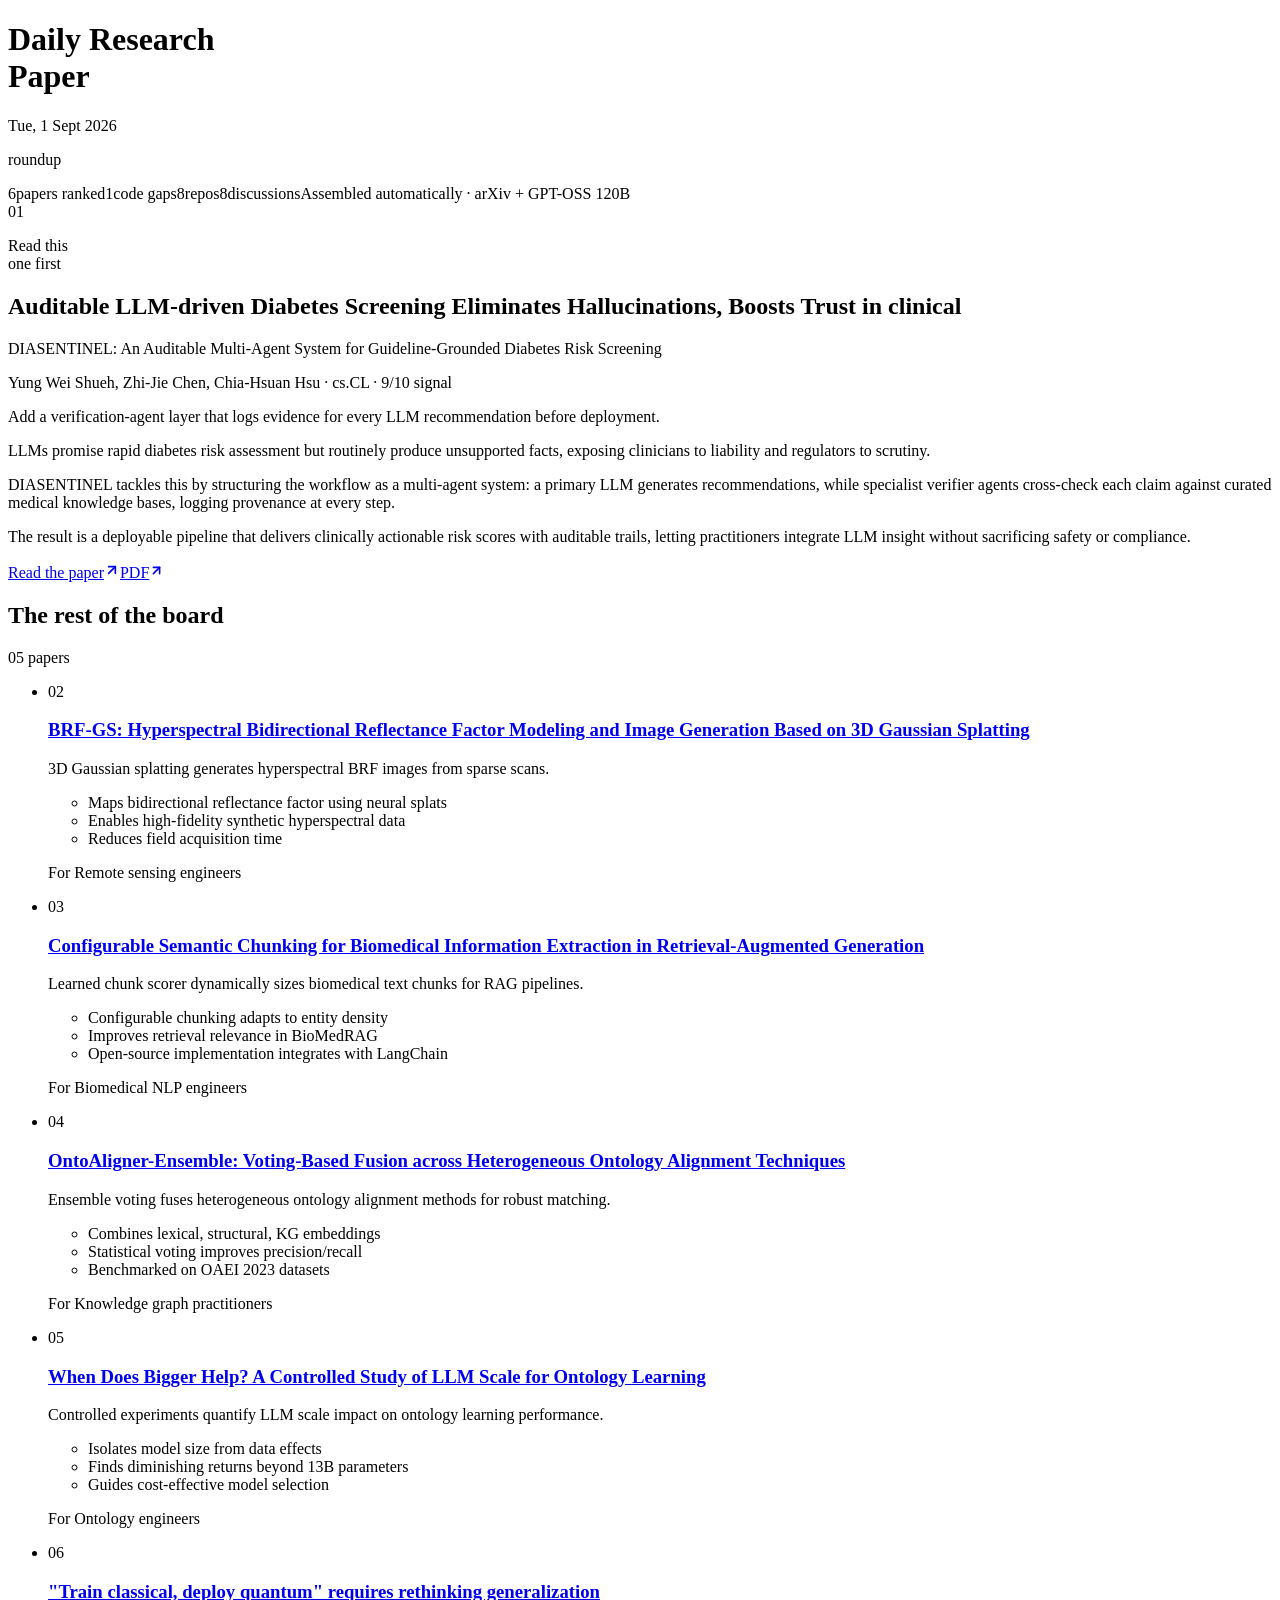
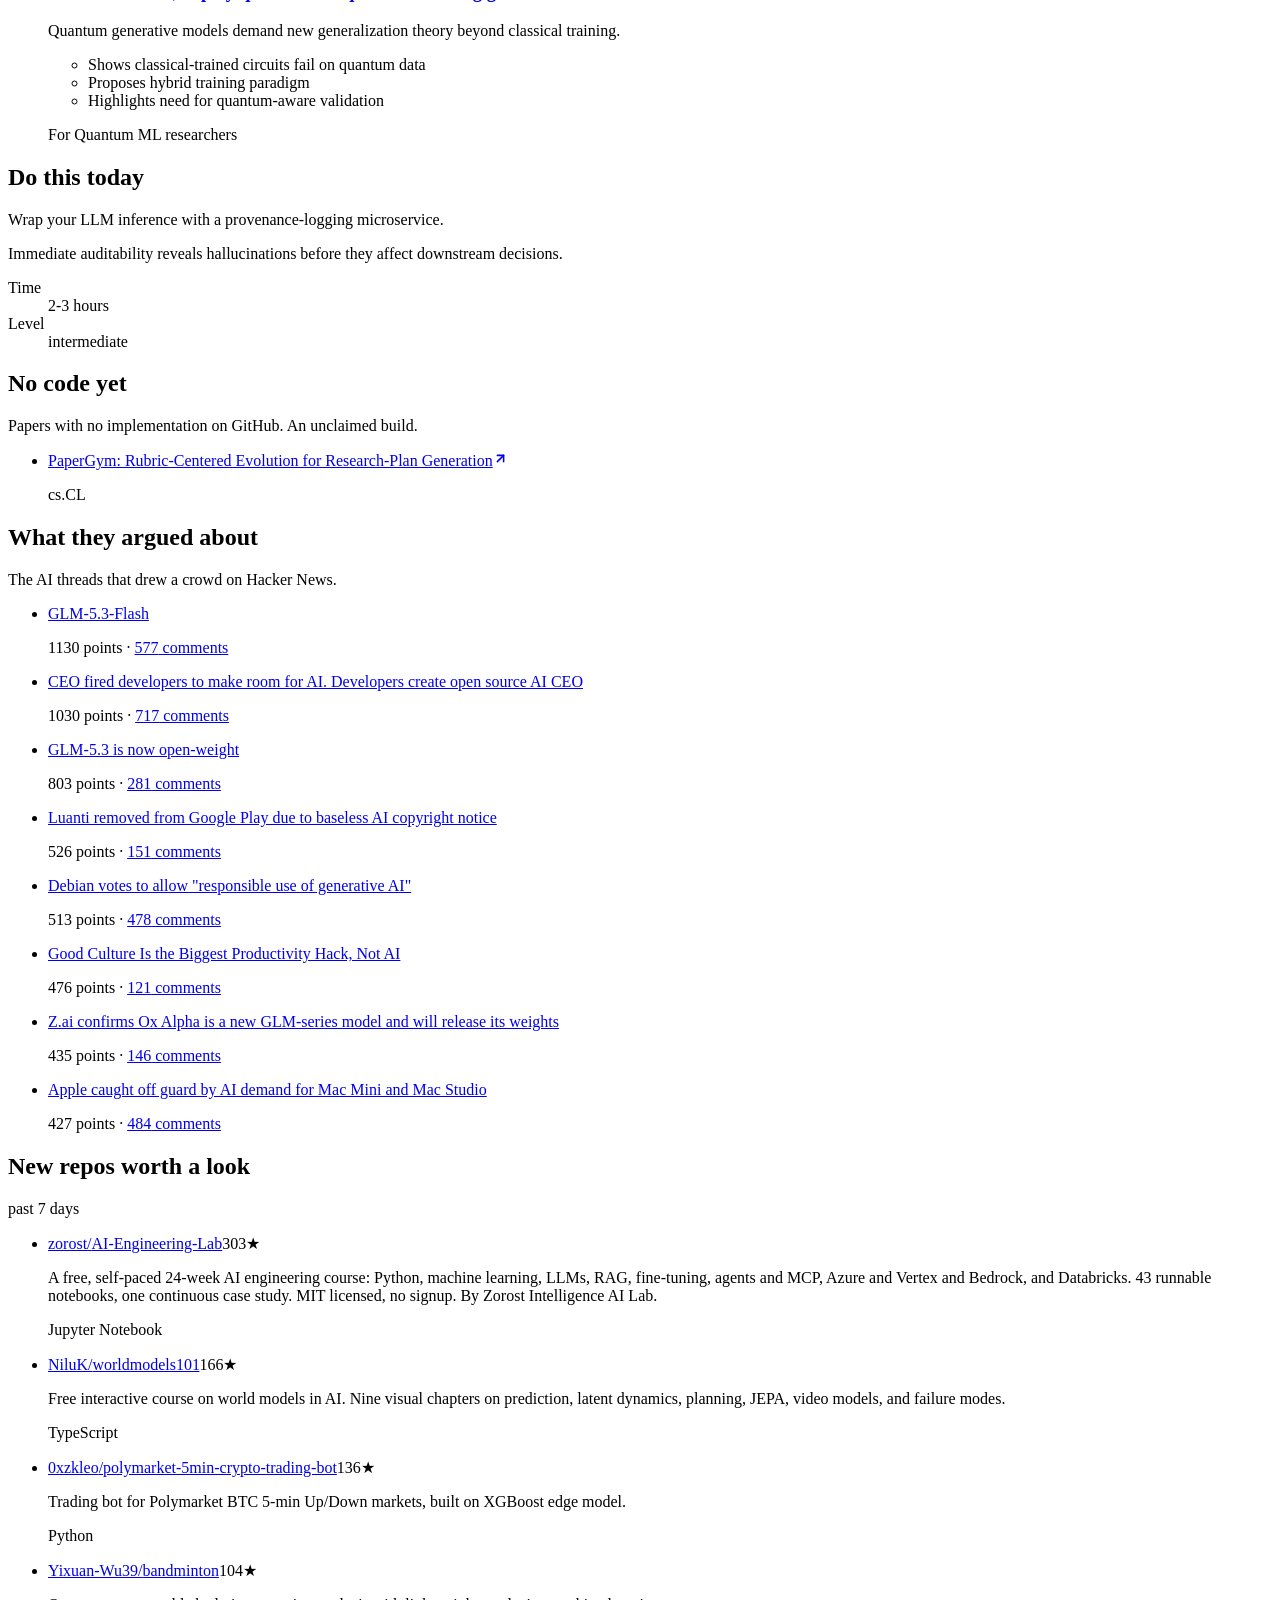
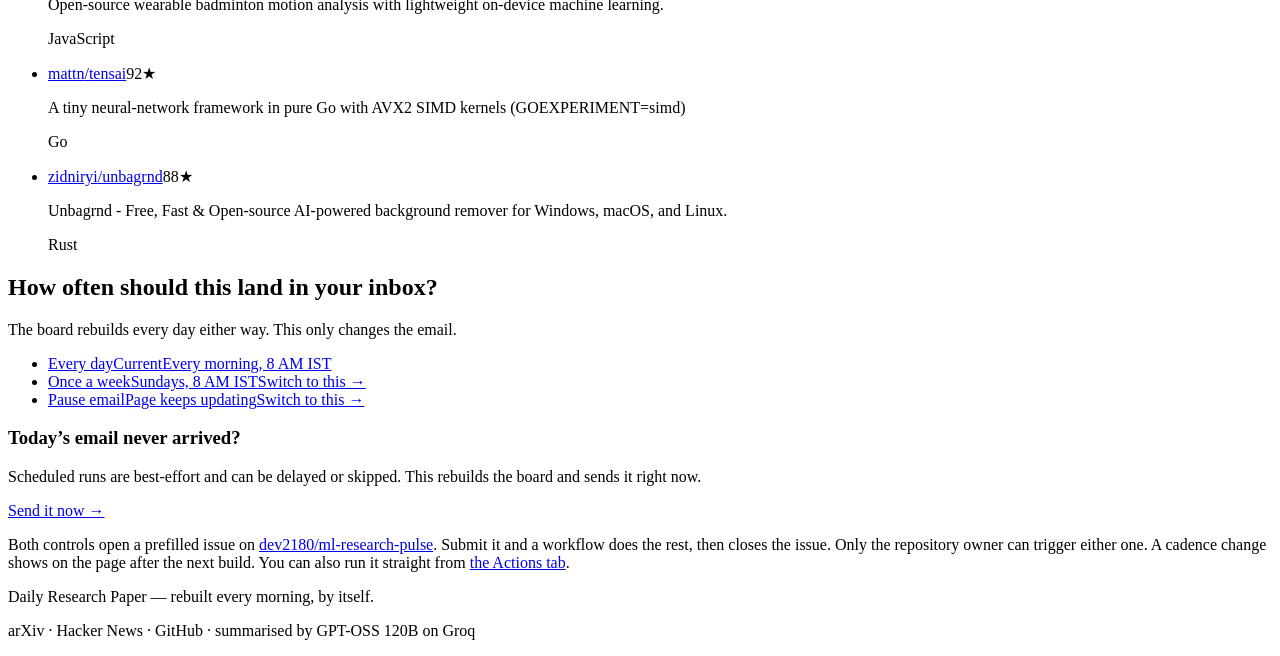
==== commit 10fd51ff: "deploy: 78c3e1d47adf1c981579f22b763afb7e3ec56735" ====
--- a/index.html
+++ b/index.html
@@ -1 +1 @@
-<!DOCTYPE html><html lang="en" class="archivo_dcbbed32-module__UyVBPq__variable"><head><meta charSet="utf-8"/><meta name="viewport" content="width=device-width, initial-scale=1"/><link rel="preload" href="/ml-research-pulse/_next/static/media/21ca8f3f56c22ca2-s.p.1cp9-4nby68jc.woff2" as="font" crossorigin="" type="font/woff2"/><link rel="stylesheet" href="/ml-research-pulse/_next/static/chunks/264-bpg5c4sa9.css" data-precedence="next"/><link rel="preload" as="script" fetchPriority="low" href="/ml-research-pulse/_next/static/chunks/1j1rit-3-hei4.js"/><script src="/ml-research-pulse/_next/static/chunks/1y6-bvkxlnq37.js" async=""></script><script src="/ml-research-pulse/_next/static/chunks/2nykiepra7i1k.js" async=""></script><script src="/ml-research-pulse/_next/static/chunks/turbopack-0tjhmdymjhvou.js" async=""></script><script src="/ml-research-pulse/_next/static/chunks/158myu8e_yme3.js" async=""></script><script src="/ml-research-pulse/_next/static/chunks/1f8v6gtz2q90z.js" async=""></script><meta name="next-size-adjust" content=""/><title>Daily Research Paper</title><meta name="description" content="A ranked board of the AI/ML research worth your attention — papers, code gaps, and community signal, rebuilt every morning."/><meta property="og:title" content="Daily Research Paper"/><meta property="og:description" content="A ranked board of the AI/ML research worth your attention."/><meta property="og:type" content="website"/><meta name="twitter:card" content="summary"/><meta name="twitter:title" content="Daily Research Paper"/><meta name="twitter:description" content="A ranked board of the AI/ML research worth your attention."/><link rel="icon" href="/ml-research-pulse/favicon.ico?favicon.2vob68tjqpejf.ico" sizes="256x256" type="image/x-icon"/><script src="/ml-research-pulse/_next/static/chunks/0cz1d0mv5g_q7.js" noModule=""></script></head><body class="min-h-screen antialiased"><div hidden=""><!--$--><!--/$--></div><header class="bg-signal text-[oklch(0.17_0.008_118)]"><div class="mx-auto w-full max-w-[76rem] px-5 py-7 sm:px-8 sm:py-9"><div class="flex flex-wrap items-end justify-between gap-x-8 gap-y-5"><div><h1 class="wd-tight text-[clamp(2.5rem,8vw,5rem)] font-extrabold leading-[0.86] tracking-[-0.03em] uppercase">Daily Research<br/>Paper</h1></div><div class="flex flex-col items-start gap-2 sm:items-end"><p class="tnum text-[15px] font-semibold">Tue, 1 Sept 2026</p><p class="text-[13px] font-medium opacity-70">roundup</p></div></div><div class="mt-7 flex flex-wrap items-baseline gap-x-6 gap-y-2 border-t-2 border-current/25 pt-4"><span class="inline-flex items-baseline gap-1.5"><span class="tnum text-[15px] font-bold">6</span><span class="text-[13px] font-medium opacity-70">papers ranked</span></span><span class="inline-flex items-baseline gap-1.5"><span class="tnum text-[15px] font-bold">0</span><span class="text-[13px] font-medium opacity-70">code gaps</span></span><span class="inline-flex items-baseline gap-1.5"><span class="tnum text-[15px] font-bold">8</span><span class="text-[13px] font-medium opacity-70">repos</span></span><span class="inline-flex items-baseline gap-1.5"><span class="tnum text-[15px] font-bold">8</span><span class="text-[13px] font-medium opacity-70">discussions</span></span><span class="text-[13px] font-medium opacity-70">Assembled automatically · arXiv + GPT-OSS 120B</span></div></div></header><main class="mx-auto w-full max-w-[76rem] px-5 sm:px-8"><section aria-labelledby="lead-heading" class="border-b border-rule py-10 sm:py-14"><div class="grid gap-x-10 gap-y-7 lg:grid-cols-[7.5rem_minmax(0,1fr)]"><div class="flex items-start gap-4 lg:block"><div aria-hidden="true" class="wd-wide tnum text-[clamp(3.5rem,9vw,6rem)] font-extrabold leading-[0.78] tracking-[-0.045em]">01</div><p class="mt-0 max-w-[8rem] pt-2 text-[13px] font-semibold uppercase leading-tight tracking-[0.04em] text-ink-2 lg:mt-3 lg:pt-0">Read this<br/>one first</p></div><div class="min-w-0"><h2 id="lead-heading" class="balance text-[clamp(1.75rem,4.2vw,3rem)] font-bold leading-[1.06] tracking-[-0.025em]">Latent‑parameter networks achieve near‑optimal approximation with minimal dimensions and efficiency</h2><p class="pretty mt-4 max-w-[62ch] text-[15px] font-medium leading-relaxed text-ink-2">Sharp Approximation Rates for Neural Networks with Affine Latent Parameterizations</p><p class="mt-2 text-[14px] text-ink-3">Shijun Zhang<!-- --> · cs.LG<span class="tnum"> · <!-- -->8<!-- -->/10 signal</span></p><p class="mt-7 max-w-[54ch] text-[clamp(1.05rem,2vw,1.3rem)] font-semibold leading-snug"><span class="marked">Generate full‑network weights from a low‑dimensional affine code to cut memory by 90 % without sacrificing accuracy.</span></p><div class="mt-7 max-w-[68ch] space-y-4"><p class="pretty text-[15.5px] leading-[1.62] text-ink-2">Long‑form neural models demand massive parameter stores, limiting deployment on constrained hardware. Practitioners struggle to balance expressivity with memory.</p><p class="pretty text-[15.5px] leading-[1.62] text-ink-2">The authors show that an affine latent code can generate the full weight tensor of a deep network, and prove approximation rates that match those of unrestricted networks up to constant factors.</p><p class="pretty text-[15.5px] leading-[1.62] text-ink-2">For engineers, this means you can store a tiny latent vector instead of millions of weights, run the generator on‑device, and retain near‑state‑of‑the‑art performance on vision or language tasks.</p></div><div class="mt-8 flex flex-wrap items-center gap-x-7 gap-y-3"><a href="https://arxiv.org/abs/2608.31157v1" target="_blank" rel="noreferrer" class="ulink inline-flex items-center gap-1.5 text-[15px] font-bold">Read the paper<svg xmlns="http://www.w3.org/2000/svg" width="16" height="16" viewBox="0 0 24 24" fill="none" stroke="currentColor" stroke-width="2.5" stroke-linecap="round" stroke-linejoin="round" class="lucide lucide-arrow-up-right" aria-hidden="true"><path d="M7 7h10v10"></path><path d="M7 17 17 7"></path></svg></a><a href="https://arxiv.org/pdf/2608.31157v1" target="_blank" rel="noreferrer" class="ulink inline-flex items-center gap-1.5 text-[15px] font-semibold text-ink-2">PDF<svg xmlns="http://www.w3.org/2000/svg" width="15" height="15" viewBox="0 0 24 24" fill="none" stroke="currentColor" stroke-width="2.5" stroke-linecap="round" stroke-linejoin="round" class="lucide lucide-arrow-up-right" aria-hidden="true"><path d="M7 7h10v10"></path><path d="M7 17 17 7"></path></svg></a></div></div></div></section><section aria-labelledby="board-heading" class="border-b border-rule py-10 sm:py-14"><div class="mb-2 flex items-baseline justify-between gap-4"><h2 id="board-heading" class="wd-tight text-[clamp(1.6rem,3.4vw,2.25rem)] font-extrabold uppercase leading-none tracking-[-0.02em]">The rest of the board</h2><span class="tnum shrink-0 text-[13px] font-semibold text-ink-3">05<!-- --> papers</span></div><ul class="mt-4"><li class="row-in group border-b border-rule last:border-b-0" style="--row-delay:0ms"><div class="grid gap-x-7 gap-y-3 py-6 sm:grid-cols-[3.5rem_minmax(0,1fr)] sm:py-7"><div aria-hidden="true" class="wd-wide tnum text-[2rem] font-extrabold leading-none tracking-[-0.04em] text-ink-3 transition-colors duration-200 group-hover:text-ink sm:text-[2.6rem]">02</div><div class="min-w-0"><h3 class="balance text-[1.15rem] font-bold leading-[1.22] tracking-[-0.015em] sm:text-[1.3rem]"><a href="https://arxiv.org/abs/2608.31170v1" target="_blank" rel="noreferrer" class="ulink">Context-Aware Interleaved Batching for WhisperX</a></h3><p class="pretty mt-2.5 max-w-[70ch] text-[15px] leading-relaxed text-ink-2">Adds cross‑segment context to WhisperX batching, restoring coherence.</p><ul class="mt-4 grid gap-x-8 gap-y-2 sm:grid-cols-2 lg:grid-cols-3"><li class="border-t border-rule pt-2 text-[13.5px] leading-snug text-ink-2">Interleaved batching preserves temporal dependencies across audio chunks.</li><li class="border-t border-rule pt-2 text-[13.5px] leading-snug text-ink-2">Context encoder injects historical embeddings into each segment.</li><li class="border-t border-rule pt-2 text-[13.5px] leading-snug text-ink-2">Demonstrates 15 % WER reduction on long‑form transcription.</li></ul><p class="mt-4 text-[13px] font-semibold text-ink-3">For <!-- -->Speech‑recognition engineers</p></div></div></li><li class="row-in group border-b border-rule last:border-b-0" style="--row-delay:70ms"><div class="grid gap-x-7 gap-y-3 py-6 sm:grid-cols-[3.5rem_minmax(0,1fr)] sm:py-7"><div aria-hidden="true" class="wd-wide tnum text-[2rem] font-extrabold leading-none tracking-[-0.04em] text-ink-3 transition-colors duration-200 group-hover:text-ink sm:text-[2.6rem]">03</div><div class="min-w-0"><h3 class="balance text-[1.15rem] font-bold leading-[1.22] tracking-[-0.015em] sm:text-[1.3rem]"><a href="https://arxiv.org/abs/2608.31166v1" target="_blank" rel="noreferrer" class="ulink">Constant Individual Regret in General Games</a></h3><p class="pretty mt-2.5 max-w-[70ch] text-[15px] leading-relaxed text-ink-2">Achieves constant individual regret in uncoupled game dynamics.</p><ul class="mt-4 grid gap-x-8 gap-y-2 sm:grid-cols-2 lg:grid-cols-3"><li class="border-t border-rule pt-2 text-[13.5px] leading-snug text-ink-2">Proposes a regret‑minimization algorithm with O(1) per‑player regret.</li><li class="border-t border-rule pt-2 text-[13.5px] leading-snug text-ink-2">Removes polylogarithmic dependence on horizon.</li><li class="border-t border-rule pt-2 text-[13.5px] leading-snug text-ink-2">Validated on extensive-form and network routing games.</li></ul><p class="mt-4 text-[13px] font-semibold text-ink-3">For <!-- -->Game‑theory researchers and multi‑agent system designers</p></div></div></li><li class="row-in group border-b border-rule last:border-b-0" style="--row-delay:140ms"><div class="grid gap-x-7 gap-y-3 py-6 sm:grid-cols-[3.5rem_minmax(0,1fr)] sm:py-7"><div aria-hidden="true" class="wd-wide tnum text-[2rem] font-extrabold leading-none tracking-[-0.04em] text-ink-3 transition-colors duration-200 group-hover:text-ink sm:text-[2.6rem]">04</div><div class="min-w-0"><h3 class="balance text-[1.15rem] font-bold leading-[1.22] tracking-[-0.015em] sm:text-[1.3rem]"><a href="https://arxiv.org/abs/2608.31167v1" target="_blank" rel="noreferrer" class="ulink">SUN: Persistent Programs For Language-Grounded Control-to-Learning-to-Real Policies</a></h3><p class="pretty mt-2.5 max-w-[70ch] text-[15px] leading-relaxed text-ink-2">Unifies model‑based control and LLM‑driven policies for long‑horizon tasks.</p><ul class="mt-4 grid gap-x-8 gap-y-2 sm:grid-cols-2 lg:grid-cols-3"><li class="border-t border-rule pt-2 text-[13.5px] leading-snug text-ink-2">Introduces persistent program abstraction linking language commands to control primitives.</li><li class="border-t border-rule pt-2 text-[13.5px] leading-snug text-ink-2">Hybrid training combines simulation control with few‑shot LLM prompting.</li><li class="border-t border-rule pt-2 text-[13.5px] leading-snug text-ink-2">Real‑world robot experiments show 30 % success boost over pure RL.</li></ul><p class="mt-4 text-[13px] font-semibold text-ink-3">For <!-- -->Robotics and LLM‑control integration engineers</p></div></div></li><li class="row-in group border-b border-rule last:border-b-0" style="--row-delay:210ms"><div class="grid gap-x-7 gap-y-3 py-6 sm:grid-cols-[3.5rem_minmax(0,1fr)] sm:py-7"><div aria-hidden="true" class="wd-wide tnum text-[2rem] font-extrabold leading-none tracking-[-0.04em] text-ink-3 transition-colors duration-200 group-hover:text-ink sm:text-[2.6rem]">05</div><div class="min-w-0"><h3 class="balance text-[1.15rem] font-bold leading-[1.22] tracking-[-0.015em] sm:text-[1.3rem]"><a href="https://arxiv.org/abs/2608.31142v1" target="_blank" rel="noreferrer" class="ulink">Auditing Anonymous AI Models: A Four-Stage Protocol for Black-Box Identity Verification</a></h3><p class="pretty mt-2.5 max-w-[70ch] text-[15px] leading-relaxed text-ink-2">Defines a protocol to verify model provenance without source access.</p><ul class="mt-4 grid gap-x-8 gap-y-2 sm:grid-cols-2 lg:grid-cols-3"><li class="border-t border-rule pt-2 text-[13.5px] leading-snug text-ink-2">Four‑stage pipeline: fingerprinting, challenge‑response, watermark detection, audit log.</li><li class="border-t border-rule pt-2 text-[13.5px] leading-snug text-ink-2">Works on closed‑source LLM APIs with &lt;5 % false‑positive rate.</li><li class="border-t border-rule pt-2 text-[13.5px] leading-snug text-ink-2">Provides legal‑ready evidence for model ownership disputes.</li></ul><p class="mt-4 text-[13px] font-semibold text-ink-3">For <!-- -->AI compliance officers and security researchers</p></div></div></li><li class="row-in group border-b border-rule last:border-b-0" style="--row-delay:280ms"><div class="grid gap-x-7 gap-y-3 py-6 sm:grid-cols-[3.5rem_minmax(0,1fr)] sm:py-7"><div aria-hidden="true" class="wd-wide tnum text-[2rem] font-extrabold leading-none tracking-[-0.04em] text-ink-3 transition-colors duration-200 group-hover:text-ink sm:text-[2.6rem]">06</div><div class="min-w-0"><h3 class="balance text-[1.15rem] font-bold leading-[1.22] tracking-[-0.015em] sm:text-[1.3rem]"><a href="https://arxiv.org/abs/2608.31133v1" target="_blank" rel="noreferrer" class="ulink">Implementing neural network mixed-effects models in Template Model Builder (TMB)</a></h3><p class="pretty mt-2.5 max-w-[70ch] text-[15px] leading-relaxed text-ink-2">Integrates neural nets into TMB for scalable mixed‑effects modeling.</p><ul class="mt-4 grid gap-x-8 gap-y-2 sm:grid-cols-2 lg:grid-cols-3"><li class="border-t border-rule pt-2 text-[13.5px] leading-snug text-ink-2">Shows how to embed arbitrary NN architectures as random effects.</li><li class="border-t border-rule pt-2 text-[13.5px] leading-snug text-ink-2">Benchmarks speedups of 3× over Stan on hierarchical vision tasks.</li><li class="border-t border-rule pt-2 text-[13.5px] leading-snug text-ink-2">Supplies open‑source R package linking TMB and PyTorch.</li></ul><p class="mt-4 text-[13px] font-semibold text-ink-3">For <!-- -->Statisticians and ML engineers working on hierarchical data</p></div></div></li></ul></section><section aria-labelledby="try-heading" class="my-10 bg-ink px-5 py-10 text-surface sm:my-14 sm:px-10 sm:py-12"><div class="grid gap-x-12 gap-y-6 lg:grid-cols-[minmax(0,1fr)_16rem]"><div class="min-w-0"><h2 id="try-heading" class="wd-tight text-[13px] font-extrabold uppercase tracking-[0.1em] opacity-60">Do this today</h2><p class="balance mt-4 text-[clamp(1.35rem,3vw,2rem)] font-bold leading-[1.14] tracking-[-0.02em]">Apply the affine latent code generator from paper 5 to compress a pretrained ResNet‑50.</p><p class="pretty mt-4 max-w-[60ch] text-[15px] leading-relaxed opacity-75">It cuts memory footprint dramatically while preserving accuracy, enabling edge deployment.</p></div><dl class="flex gap-10 self-end lg:flex-col lg:gap-5"><div><dt class="text-[12px] font-semibold uppercase tracking-[0.08em] opacity-75">Time</dt><dd class="tnum mt-1 text-[1.1rem] font-bold">2‑3 hours</dd></div><div><dt class="text-[12px] font-semibold uppercase tracking-[0.08em] opacity-75">Level</dt><dd class="mt-1 text-[1.1rem] font-bold capitalize">intermediate</dd></div></dl></div></section><div class="grid gap-x-12 gap-y-10 border-t border-rule py-10 sm:py-14 lg:grid-cols-2"><section aria-labelledby="gap-heading"><h2 id="gap-heading" class="wd-tight text-[1.4rem] font-extrabold uppercase leading-none tracking-[-0.015em]">No code yet</h2><p class="mt-2.5 max-w-[46ch] text-[14px] leading-relaxed text-ink-2">Papers with no implementation on GitHub. An unclaimed build.</p><p class="mt-5 border-t border-rule pt-5 text-[14px] leading-relaxed text-ink-3">Nothing open this time — every paper checked already has code in the wild.</p></section><section aria-labelledby="signals-heading"><h2 id="signals-heading" class="wd-tight text-[1.4rem] font-extrabold uppercase leading-none tracking-[-0.015em]">What they argued about</h2><p class="mt-2.5 max-w-[46ch] text-[14px] leading-relaxed text-ink-2">The AI threads that drew a crowd on Hacker News.</p><ul class="mt-5 border-t border-rule"><li class="border-b border-rule py-4"><a href="https://z.ai/blog/glm-5.3-flash" target="_blank" rel="noreferrer" class="ulink balance text-[15px] font-semibold leading-snug">GLM-5.3-Flash</a><p class="tnum mt-1.5 text-[13px] text-ink-3">1130<!-- --> points<!-- --> · <a href="https://news.ycombinator.com/item?id=49449507" target="_blank" rel="noreferrer" class="ulink font-semibold">577<!-- --> comments</a></p></li><li class="border-b border-rule py-4"><a href="https://github.com/SenteLabsAI/OpenExecutive" target="_blank" rel="noreferrer" class="ulink balance text-[15px] font-semibold leading-snug">CEO fired developers to make room for AI. Developers create open source AI CEO</a><p class="tnum mt-1.5 text-[13px] text-ink-3">1030<!-- --> points<!-- --> · <a href="https://news.ycombinator.com/item?id=49458418" target="_blank" rel="noreferrer" class="ulink font-semibold">717<!-- --> comments</a></p></li><li class="border-b border-rule py-4"><a href="https://huggingface.co/zai-org/GLM-5.3" target="_blank" rel="noreferrer" class="ulink balance text-[15px] font-semibold leading-snug">GLM-5.3 is now open-weight</a><p class="tnum mt-1.5 text-[13px] text-ink-3">803<!-- --> points<!-- --> · <a href="https://news.ycombinator.com/item?id=49479878" target="_blank" rel="noreferrer" class="ulink font-semibold">281<!-- --> comments</a></p></li><li class="border-b border-rule py-4"><a href="https://blog.luanti.org/2026/08/27/luanti-dmca-tracer-ai/" target="_blank" rel="noreferrer" class="ulink balance text-[15px] font-semibold leading-snug">Luanti removed from Google Play due to baseless AI copyright notice</a><p class="tnum mt-1.5 text-[13px] text-ink-3">525<!-- --> points<!-- --> · <a href="https://news.ycombinator.com/item?id=49475079" target="_blank" rel="noreferrer" class="ulink font-semibold">151<!-- --> comments</a></p></li><li class="border-b border-rule py-4"><a href="https://lwn.net/Articles/1091231/" target="_blank" rel="noreferrer" class="ulink balance text-[15px] font-semibold leading-snug">Debian votes to allow &quot;responsible use of generative AI&quot;</a><p class="tnum mt-1.5 text-[13px] text-ink-3">513<!-- --> points<!-- --> · <a href="https://news.ycombinator.com/item?id=49489982" target="_blank" rel="noreferrer" class="ulink font-semibold">478<!-- --> comments</a></p></li><li class="border-b border-rule py-4"><a href="https://newsletter.eng-leadership.com/p/good-culture-is-the-biggest-productivity" target="_blank" rel="noreferrer" class="ulink balance text-[15px] font-semibold leading-snug">Good Culture Is the Biggest Productivity Hack, Not AI</a><p class="tnum mt-1.5 text-[13px] text-ink-3">476<!-- --> points<!-- --> · <a href="https://news.ycombinator.com/item?id=49491568" target="_blank" rel="noreferrer" class="ulink font-semibold">121<!-- --> comments</a></p></li><li class="border-b border-rule py-4"><a href="https://www.bloomberg.com/news/articles/2026-08-26/china-s-z-ai-made-ox-alpha-stealth-model-that-rivals-deepseek" target="_blank" rel="noreferrer" class="ulink balance text-[15px] font-semibold leading-snug">Z.ai confirms Ox Alpha is a new GLM-series model and will release its weights</a><p class="tnum mt-1.5 text-[13px] text-ink-3">434<!-- --> points<!-- --> · <a href="https://news.ycombinator.com/item?id=49446422" target="_blank" rel="noreferrer" class="ulink font-semibold">146<!-- --> comments</a></p></li><li class="border-b border-rule py-4"><a href="https://www.macrumors.com/2026/08/30/apple-unexpected-mac-mini-and-studio-demand/" target="_blank" rel="noreferrer" class="ulink balance text-[15px] font-semibold leading-snug">Apple caught off guard by AI demand for Mac Mini and Mac Studio</a><p class="tnum mt-1.5 text-[13px] text-ink-3">428<!-- --> points<!-- --> · <a href="https://news.ycombinator.com/item?id=49508982" target="_blank" rel="noreferrer" class="ulink font-semibold">483<!-- --> comments</a></p></li></ul></section></div><section aria-labelledby="repos-heading" class="border-t border-rule py-10 sm:py-14"><div class="mb-6 flex items-baseline justify-between gap-4"><h2 id="repos-heading" class="wd-tight text-[clamp(1.4rem,3vw,2rem)] font-extrabold uppercase leading-none tracking-[-0.02em]">New repos worth a look</h2><span class="shrink-0 text-[13px] font-semibold text-ink-3">past 7 days</span></div><ul class="grid gap-x-10 gap-y-0 sm:grid-cols-2"><li class="border-t border-rule py-4"><div class="flex items-baseline justify-between gap-4"><a href="https://github.com/zorost/AI-Engineering-Lab" target="_blank" rel="noreferrer" class="ulink min-w-0 text-[15px] font-bold"><span class="text-ink-3 font-medium">zorost<!-- -->/</span>AI-Engineering-Lab</a><span class="tnum shrink-0 text-[13px] font-semibold text-ink-2">303<!-- -->★</span></div><p class="pretty mt-1.5 line-clamp-2 text-[13.5px] leading-snug text-ink-2">A free, self-paced 24-week AI engineering course: Python, machine learning, LLMs, RAG, fine-tuning, agents and MCP, Azure and Vertex and Bedrock, and Databricks. 43 runnable notebooks, one continuous case study. MIT licensed, no signup. By Zorost Intelligence AI Lab.</p><p class="mt-1.5 text-[12.5px] font-medium text-ink-3">Jupyter Notebook</p></li><li class="border-t border-rule py-4"><div class="flex items-baseline justify-between gap-4"><a href="https://github.com/NiluK/worldmodels101" target="_blank" rel="noreferrer" class="ulink min-w-0 text-[15px] font-bold"><span class="text-ink-3 font-medium">NiluK<!-- -->/</span>worldmodels101</a><span class="tnum shrink-0 text-[13px] font-semibold text-ink-2">166<!-- -->★</span></div><p class="pretty mt-1.5 line-clamp-2 text-[13.5px] leading-snug text-ink-2">Free interactive course on world models in AI. Nine visual chapters on prediction, latent dynamics, planning, JEPA, video models, and failure modes.</p><p class="mt-1.5 text-[12.5px] font-medium text-ink-3">TypeScript</p></li><li class="border-t border-rule py-4"><div class="flex items-baseline justify-between gap-4"><a href="https://github.com/0xzkleo/polymarket-5min-crypto-trading-bot" target="_blank" rel="noreferrer" class="ulink min-w-0 text-[15px] font-bold"><span class="text-ink-3 font-medium">0xzkleo<!-- -->/</span>polymarket-5min-crypto-trading-bot</a><span class="tnum shrink-0 text-[13px] font-semibold text-ink-2">136<!-- -->★</span></div><p class="pretty mt-1.5 line-clamp-2 text-[13.5px] leading-snug text-ink-2">Trading bot for Polymarket BTC 5-min Up/Down markets, built on XGBoost edge model.</p><p class="mt-1.5 text-[12.5px] font-medium text-ink-3">Python</p></li><li class="border-t border-rule py-4"><div class="flex items-baseline justify-between gap-4"><a href="https://github.com/Yixuan-Wu39/bandminton" target="_blank" rel="noreferrer" class="ulink min-w-0 text-[15px] font-bold"><span class="text-ink-3 font-medium">Yixuan-Wu39<!-- -->/</span>bandminton</a><span class="tnum shrink-0 text-[13px] font-semibold text-ink-2">104<!-- -->★</span></div><p class="pretty mt-1.5 line-clamp-2 text-[13.5px] leading-snug text-ink-2">Open-source wearable badminton motion analysis with lightweight on-device machine learning.</p><p class="mt-1.5 text-[12.5px] font-medium text-ink-3">JavaScript</p></li><li class="border-t border-rule py-4"><div class="flex items-baseline justify-between gap-4"><a href="https://github.com/mattn/tensai" target="_blank" rel="noreferrer" class="ulink min-w-0 text-[15px] font-bold"><span class="text-ink-3 font-medium">mattn<!-- -->/</span>tensai</a><span class="tnum shrink-0 text-[13px] font-semibold text-ink-2">92<!-- -->★</span></div><p class="pretty mt-1.5 line-clamp-2 text-[13.5px] leading-snug text-ink-2">A tiny neural-network framework in pure Go with AVX2 SIMD kernels (GOEXPERIMENT=simd)</p><p class="mt-1.5 text-[12.5px] font-medium text-ink-3">Go</p></li><li class="border-t border-rule py-4"><div class="flex items-baseline justify-between gap-4"><a href="https://github.com/zidniryi/unbagrnd" target="_blank" rel="noreferrer" class="ulink min-w-0 text-[15px] font-bold"><span class="text-ink-3 font-medium">zidniryi<!-- -->/</span>unbagrnd</a><span class="tnum shrink-0 text-[13px] font-semibold text-ink-2">88<!-- -->★</span></div><p class="pretty mt-1.5 line-clamp-2 text-[13.5px] leading-snug text-ink-2">Unbagrnd - Free, Fast &amp; Open-source AI-powered background remover for Windows, macOS, and Linux.</p><p class="mt-1.5 text-[12.5px] font-medium text-ink-3">Rust</p></li></ul></section><section aria-labelledby="cadence-heading" class="border-t border-rule py-10 sm:py-14"><h2 id="cadence-heading" class="wd-tight text-[clamp(1.4rem,3vw,2rem)] font-extrabold uppercase leading-none tracking-[-0.02em]">How often should this land in your inbox?</h2><p class="pretty mt-3 max-w-[60ch] text-[15px] leading-relaxed text-ink-2">The board rebuilds every day either way. This only changes the email.</p><ul class="mt-7 grid gap-3 sm:grid-cols-3"><li><a href="https://github.com/dev2180/ml-research-pulse/issues/new?title=cadence%3A%20daily&amp;labels=digest-cadence&amp;body=Set%20the%20digest%20email%20cadence%20to%20**daily**.%0A%0ASubmitting%20this%20issue%20triggers%20the%20%60set-cadence%60%20workflow%2C%20which%20updates%0A%60digest_config.json%60%20on%20%60main%60%20and%20closes%20this%20issue.%20Only%20the%20repository%0Aowner%20can%20change%20the%20setting." target="_blank" rel="noreferrer" aria-current="true" class="cadence-option group block h-full border-2 px-5 py-4 no-underline"><span class="flex items-baseline justify-between gap-3"><span class="text-[16px] font-bold">Every day</span><span class="text-[11px] font-extrabold uppercase tracking-[0.08em]">Current</span></span><span class="cadence-detail mt-1 block text-[13.5px]">Every morning, 8 AM IST</span></a></li><li><a href="https://github.com/dev2180/ml-research-pulse/issues/new?title=cadence%3A%20weekly&amp;labels=digest-cadence&amp;body=Set%20the%20digest%20email%20cadence%20to%20**weekly**.%0A%0ASubmitting%20this%20issue%20triggers%20the%20%60set-cadence%60%20workflow%2C%20which%20updates%0A%60digest_config.json%60%20on%20%60main%60%20and%20closes%20this%20issue.%20Only%20the%20repository%0Aowner%20can%20change%20the%20setting." target="_blank" rel="noreferrer" class="cadence-option group block h-full border-2 px-5 py-4 no-underline"><span class="flex items-baseline justify-between gap-3"><span class="text-[16px] font-bold">Once a week</span></span><span class="cadence-detail mt-1 block text-[13.5px]">Sundays, 8 AM IST</span><span class="mt-3 block text-[13px] font-bold">Switch to this →</span></a></li><li><a href="https://github.com/dev2180/ml-research-pulse/issues/new?title=cadence%3A%20paused&amp;labels=digest-cadence&amp;body=Set%20the%20digest%20email%20cadence%20to%20**paused**.%0A%0ASubmitting%20this%20issue%20triggers%20the%20%60set-cadence%60%20workflow%2C%20which%20updates%0A%60digest_config.json%60%20on%20%60main%60%20and%20closes%20this%20issue.%20Only%20the%20repository%0Aowner%20can%20change%20the%20setting." target="_blank" rel="noreferrer" class="cadence-option group block h-full border-2 px-5 py-4 no-underline"><span class="flex items-baseline justify-between gap-3"><span class="text-[16px] font-bold">Pause email</span></span><span class="cadence-detail mt-1 block text-[13.5px]">Page keeps updating</span><span class="mt-3 block text-[13px] font-bold">Switch to this →</span></a></li></ul><p class="pretty mt-5 max-w-[68ch] text-[13.5px] leading-relaxed text-ink-3">Choosing an option opens a prefilled issue on<!-- --> <a href="https://github.com/dev2180/ml-research-pulse" target="_blank" rel="noreferrer" class="ulink font-semibold">dev2180/ml-research-pulse</a>. Submit it and a workflow commits the change, then closes the issue. Only the repository owner can change the setting, and the page shows the new value after the next daily build.</p></section></main><footer class="border-t-2 border-ink"><div class="mx-auto flex w-full max-w-[76rem] flex-wrap items-baseline justify-between gap-x-8 gap-y-2 px-5 py-8 sm:px-8"><p class="text-[13px] font-semibold">Daily Research Paper — rebuilt every morning, by itself.</p><p class="text-[13px] text-ink-3">arXiv · Hacker News · GitHub · summarised by GPT-OSS 120B on Groq</p></div></footer><!--$--><!--/$--><script src="/ml-research-pulse/_next/static/chunks/1j1rit-3-hei4.js" id="_R_" async=""></script><script>(self.__next_f=self.__next_f||[]).push([0])</script><script>self.__next_f.push([1,"1:\"$Sreact.fragment\"\n2:I[39756,[\"/ml-research-pulse/_next/static/chunks/158myu8e_yme3.js\"],\"default\"]\n3:I[37457,[\"/ml-research-pulse/_next/static/chunks/158myu8e_yme3.js\"],\"default\"]\n5:I[97367,[\"/ml-research-pulse/_next/static/chunks/158myu8e_yme3.js\"],\"OutletBoundary\"]\n6:\"$Sreact.suspense\"\n8:I[97367,[\"/ml-research-pulse/_next/static/chunks/158myu8e_yme3.js\"],\"ViewportBoundary\"]\na:I[97367,[\"/ml-research-pulse/_next/static/chunks/158myu8e_yme3.js\"],\"MetadataBoundary\"]\nc:I[68027,[\"/ml-research-pulse/_next/static/chunks/158myu8e_yme3.js\"],\"default\",1]\n:HL[\"/ml-research-pulse/_next/static/chunks/264-bpg5c4sa9.css\",\"style\"]\n:HL[\"/ml-research-pulse/_next/static/media/21ca8f3f56c22ca2-s.p.1cp9-4nby68jc.woff2\",\"font\",{\"crossOrigin\":\"\",\"type\":\"font/woff2\"}]\n"])</script><script>self.__next_f.push([1,"0:{\"P\":null,\"c\":[\"\",\"\"],\"q\":\"\",\"i\":false,\"f\":[[[\"\",{\"children\":[\"__PAGE__\",{}]},\"$undefined\",\"$undefined\",16],[[\"$\",\"$1\",\"c\",{\"children\":[[[\"$\",\"link\",\"0\",{\"rel\":\"stylesheet\",\"href\":\"/ml-research-pulse/_next/static/chunks/264-bpg5c4sa9.css\",\"precedence\":\"next\",\"crossOrigin\":\"$undefined\",\"nonce\":\"$undefined\"}],[\"$\",\"script\",\"script-0\",{\"src\":\"/ml-research-pulse/_next/static/chunks/158myu8e_yme3.js\",\"async\":true,\"nonce\":\"$undefined\"}]],[\"$\",\"html\",null,{\"lang\":\"en\",\"className\":\"archivo_dcbbed32-module__UyVBPq__variable\",\"children\":[\"$\",\"body\",null,{\"className\":\"min-h-screen antialiased\",\"children\":[\"$\",\"$L2\",null,{\"parallelRouterKey\":\"children\",\"error\":\"$undefined\",\"errorStyles\":\"$undefined\",\"errorScripts\":\"$undefined\",\"template\":[\"$\",\"$L3\",null,{}],\"templateStyles\":\"$undefined\",\"templateScripts\":\"$undefined\",\"notFound\":[[[\"$\",\"title\",null,{\"children\":\"404: This page could not be found.\"}],[\"$\",\"div\",null,{\"style\":{\"fontFamily\":\"system-ui,\\\"Segoe UI\\\",Roboto,Helvetica,Arial,sans-serif,\\\"Apple Color Emoji\\\",\\\"Segoe UI Emoji\\\"\",\"height\":\"100vh\",\"textAlign\":\"center\",\"display\":\"flex\",\"flexDirection\":\"column\",\"alignItems\":\"center\",\"justifyContent\":\"center\"},\"children\":[\"$\",\"div\",null,{\"children\":[[\"$\",\"style\",null,{\"dangerouslySetInnerHTML\":{\"__html\":\"body{color:#000;background:#fff;margin:0}.next-error-h1{border-right:1px solid rgba(0,0,0,.3)}@media (prefers-color-scheme:dark){body{color:#fff;background:#000}.next-error-h1{border-right:1px solid rgba(255,255,255,.3)}}\"}}],[\"$\",\"h1\",null,{\"className\":\"next-error-h1\",\"style\":{\"display\":\"inline-block\",\"margin\":\"0 20px 0 0\",\"padding\":\"0 23px 0 0\",\"fontSize\":24,\"fontWeight\":500,\"verticalAlign\":\"top\",\"lineHeight\":\"49px\"},\"children\":404}],[\"$\",\"div\",null,{\"style\":{\"display\":\"inline-block\"},\"children\":[\"$\",\"h2\",null,{\"style\":{\"fontSize\":14,\"fontWeight\":400,\"lineHeight\":\"49px\",\"margin\":0},\"children\":\"This page could not be found.\"}]}]]}]}]],[]],\"forbidden\":\"$undefined\",\"unauthorized\":\"$undefined\"}]}]}]]}],{\"children\":[[\"$\",\"$1\",\"c\",{\"children\":[\"$L4\",[[\"$\",\"script\",\"script-0\",{\"src\":\"/ml-research-pulse/_next/static/chunks/1f8v6gtz2q90z.js\",\"async\":true,\"nonce\":\"$undefined\"}]],[\"$\",\"$L5\",null,{\"children\":[\"$\",\"$6\",null,{\"name\":\"Next.MetadataOutlet\",\"children\":\"$@7\"}]}]]}],{},null,false,null]},null,false,null],[\"$\",\"$1\",\"h\",{\"children\":[null,[\"$\",\"$L8\",null,{\"children\":\"$L9\"}],[\"$\",\"div\",null,{\"hidden\":true,\"children\":[\"$\",\"$La\",null,{\"children\":[\"$\",\"$6\",null,{\"name\":\"Next.Metadata\",\"children\":\"$Lb\"}]}]}],[\"$\",\"meta\",null,{\"name\":\"next-size-adjust\",\"content\":\"\"}]]}],false]],\"m\":\"$undefined\",\"G\":[\"$c\",[[\"$\",\"link\",\"0\",{\"rel\":\"stylesheet\",\"href\":\"/ml-research-pulse/_next/static/chunks/264-bpg5c4sa9.css\",\"precedence\":\"next\",\"crossOrigin\":\"$undefined\",\"nonce\":\"$undefined\"}]]],\"S\":true,\"h\":null,\"s\":\"$undefined\",\"l\":\"$undefined\",\"p\":\"$undefined\",\"d\":\"$undefined\",\"b\":\"ECRTV7h0pTpysREBS1WAT\"}\n"])</script><script>self.__next_f.push([1,"9:[[\"$\",\"meta\",\"0\",{\"charSet\":\"utf-8\"}],[\"$\",\"meta\",\"1\",{\"name\":\"viewport\",\"content\":\"width=device-width, initial-scale=1\"}]]\n"])</script><script>self.__next_f.push([1,"d:I[27201,[\"/ml-research-pulse/_next/static/chunks/158myu8e_yme3.js\"],\"IconMark\"]\n7:null\nb:[[\"$\",\"title\",\"0\",{\"children\":\"Daily Research Paper\"}],[\"$\",\"meta\",\"1\",{\"name\":\"description\",\"content\":\"A ranked board of the AI/ML research worth your attention — papers, code gaps, and community signal, rebuilt every morning.\"}],[\"$\",\"meta\",\"2\",{\"property\":\"og:title\",\"content\":\"Daily Research Paper\"}],[\"$\",\"meta\",\"3\",{\"property\":\"og:description\",\"content\":\"A ranked board of the AI/ML research worth your attention.\"}],[\"$\",\"meta\",\"4\",{\"property\":\"og:type\",\"content\":\"website\"}],[\"$\",\"meta\",\"5\",{\"name\":\"twitter:card\",\"content\":\"summary\"}],[\"$\",\"meta\",\"6\",{\"name\":\"twitter:title\",\"content\":\"Daily Research Paper\"}],[\"$\",\"meta\",\"7\",{\"name\":\"twitter:description\",\"content\":\"A ranked board of the AI/ML research worth your attention.\"}],[\"$\",\"link\",\"8\",{\"rel\":\"icon\",\"href\":\"/ml-research-pulse/favicon.ico?favicon.2vob68tjqpejf.ico\",\"sizes\":\"256x256\",\"type\":\"image/x-icon\"}],[\"$\",\"$Ld\",\"9\",{}]]\n"])</script><script>self.__next_f.push([1,"4:[[\"$\",\"header\",null,{\"className\":\"bg-signal text-[oklch(0.17_0.008_118)]\",\"children\":[\"$\",\"div\",null,{\"className\":\"mx-auto w-full max-w-[76rem] px-5 py-7 sm:px-8 sm:py-9\",\"children\":[[\"$\",\"div\",null,{\"className\":\"flex flex-wrap items-end justify-between gap-x-8 gap-y-5\",\"children\":[[\"$\",\"div\",null,{\"children\":[\"$\",\"h1\",null,{\"className\":\"wd-tight text-[clamp(2.5rem,8vw,5rem)] font-extrabold leading-[0.86] tracking-[-0.03em] uppercase\",\"children\":[\"Daily Research\",[\"$\",\"br\",null,{}],\"Paper\"]}]}],[\"$\",\"div\",null,{\"className\":\"flex flex-col items-start gap-2 sm:items-end\",\"children\":[[\"$\",\"p\",null,{\"className\":\"tnum text-[15px] font-semibold\",\"children\":\"Tue, 1 Sept 2026\"}],[\"$\",\"p\",null,{\"className\":\"text-[13px] font-medium opacity-70\",\"children\":\"roundup\"}]]}]]}],[\"$\",\"div\",null,{\"className\":\"mt-7 flex flex-wrap items-baseline gap-x-6 gap-y-2 border-t-2 border-current/25 pt-4\",\"children\":[[\"$\",\"span\",null,{\"className\":\"inline-flex items-baseline gap-1.5\",\"children\":[[\"$\",\"span\",null,{\"className\":\"tnum text-[15px] font-bold\",\"children\":6}],[\"$\",\"span\",null,{\"className\":\"text-[13px] font-medium opacity-70\",\"children\":\"papers ranked\"}]]}],[\"$\",\"span\",null,{\"className\":\"inline-flex items-baseline gap-1.5\",\"children\":[[\"$\",\"span\",null,{\"className\":\"tnum text-[15px] font-bold\",\"children\":0}],[\"$\",\"span\",null,{\"className\":\"text-[13px] font-medium opacity-70\",\"children\":\"code gaps\"}]]}],[\"$\",\"span\",null,{\"className\":\"inline-flex items-baseline gap-1.5\",\"children\":[[\"$\",\"span\",null,{\"className\":\"tnum text-[15px] font-bold\",\"children\":8}],[\"$\",\"span\",null,{\"className\":\"text-[13px] font-medium opacity-70\",\"children\":\"repos\"}]]}],[\"$\",\"span\",null,{\"className\":\"inline-flex items-baseline gap-1.5\",\"children\":[[\"$\",\"span\",null,{\"className\":\"tnum text-[15px] font-bold\",\"children\":8}],[\"$\",\"span\",null,{\"className\":\"text-[13px] font-medium opacity-70\",\"children\":\"discussions\"}]]}],[\"$\",\"span\",null,{\"className\":\"text-[13px] font-medium opacity-70\",\"children\":\"Assembled automatically · arXiv + GPT-OSS 120B\"}]]}]]}]}],[\"$\",\"main\",null,{\"className\":\"mx-auto w-full max-w-[76rem] px-5 sm:px-8\",\"children\":[[\"$\",\"section\",null,{\"aria-labelledby\":\"lead-heading\",\"className\":\"border-b border-rule py-10 sm:py-14\",\"children\":[\"$\",\"div\",null,{\"className\":\"grid gap-x-10 gap-y-7 lg:grid-cols-[7.5rem_minmax(0,1fr)]\",\"children\":[[\"$\",\"div\",null,{\"className\":\"flex items-start gap-4 lg:block\",\"children\":[[\"$\",\"div\",null,{\"aria-hidden\":true,\"className\":\"wd-wide tnum text-[clamp(3.5rem,9vw,6rem)] font-extrabold leading-[0.78] tracking-[-0.045em]\",\"children\":\"01\"}],[\"$\",\"p\",null,{\"className\":\"mt-0 max-w-[8rem] pt-2 text-[13px] font-semibold uppercase leading-tight tracking-[0.04em] text-ink-2 lg:mt-3 lg:pt-0\",\"children\":[\"Read this\",[\"$\",\"br\",null,{}],\"one first\"]}]]}],[\"$\",\"div\",null,{\"className\":\"min-w-0\",\"children\":[[\"$\",\"h2\",null,{\"id\":\"lead-heading\",\"className\":\"balance text-[clamp(1.75rem,4.2vw,3rem)] font-bold leading-[1.06] tracking-[-0.025em]\",\"children\":\"Latent‑parameter networks achieve near‑optimal approximation with minimal dimensions and efficiency\"}],[\"$\",\"p\",null,{\"className\":\"pretty mt-4 max-w-[62ch] text-[15px] font-medium leading-relaxed text-ink-2\",\"children\":\"Sharp Approximation Rates for Neural Networks with Affine Latent Parameterizations\"}],[\"$\",\"p\",null,{\"className\":\"mt-2 text-[14px] text-ink-3\",\"children\":[\"Shijun Zhang\",\"\",\" · cs.LG\",[\"$\",\"span\",null,{\"className\":\"tnum\",\"children\":[\" · \",8,\"/10 signal\"]}]]}],[\"$\",\"p\",null,{\"className\":\"mt-7 max-w-[54ch] text-[clamp(1.05rem,2vw,1.3rem)] font-semibold leading-snug\",\"children\":[\"$\",\"span\",null,{\"className\":\"marked\",\"children\":\"Generate full‑network weights from a low‑dimensional affine code to cut memory by 90 % without sacrificing accuracy.\"}]}],[\"$\",\"div\",null,{\"className\":\"mt-7 max-w-[68ch] space-y-4\",\"children\":[[\"$\",\"p\",\"0\",{\"className\":\"pretty text-[15.5px] leading-[1.62] text-ink-2\",\"children\":\"Long‑form neural models demand massive parameter stores, limiting deployment on constrained hardware. Practitioners struggle to balance expressivity with memory.\"}],\"$Le\",\"$Lf\"]}],\"$L10\"]}]]}]}],\"$L11\",\"$L12\",\"$L13\",\"$L14\",\"$L15\"]}],\"$L16\"]\n"])</script><script>self.__next_f.push([1,"17:I[5014,[\"/ml-research-pulse/_next/static/chunks/158myu8e_yme3.js\",\"/ml-research-pulse/_next/static/chunks/1f8v6gtz2q90z.js\"],\"default\"]\ne:[\"$\",\"p\",\"1\",{\"className\":\"pretty text-[15.5px] leading-[1.62] text-ink-2\",\"children\":\"The authors show that an affine latent code can generate the full weight tensor of a deep network, and prove approximation rates that match those of unrestricted networks up to constant factors.\"}]\nf:[\"$\",\"p\",\"2\",{\"className\":\"pretty text-[15.5px] leading-[1.62] text-ink-2\",\"children\":\"For engineers, this means you can store a tiny latent vector instead of millions of weights, run the generator on‑device, and retain near‑state‑of‑the‑art performance on vision or language tasks.\"}]\n10:[\"$\",\"div\",null,{\"className\":\"mt-8 flex flex-wrap items-center gap-x-7 gap-y-3\",\"children\":[[\"$\",\"a\",null,{\"href\":\"https://arxiv.org/abs/2608.31157v1\",\"target\":\"_blank\",\"rel\":\"noreferrer\",\"className\":\"ulink inline-flex items-center gap-1.5 text-[15px] font-bold\",\"children\":[\"Read the paper\",[\"$\",\"$L17\",null,{\"ref\":\"$undefined\",\"iconNode\":[[\"path\",{\"d\":\"M7 7h10v10\",\"key\":\"1tivn9\"}],[\"path\",{\"d\":\"M7 17 17 7\",\"key\":\"1vkiza\"}]],\"className\":\"lucide-arrow-up-right\",\"size\":16,\"strokeWidth\":2.5,\"aria-hidden\":true}]]}],[\"$\",\"a\",null,{\"href\":\"https://arxiv.org/pdf/2608.31157v1\",\"target\":\"_blank\",\"rel\":\"noreferrer\",\"className\":\"ulink inline-flex items-center gap-1.5 text-[15px] font-semibold text-ink-2\",\"children\":[\"PDF\",[\"$\",\"$L17\",null,{\"ref\":\"$undefined\",\"iconNode\":\"$10:props:children:0:props:children:1:props:iconNode\",\"className\":\"lucide-arrow-up-right\",\"size\":15,\"strokeWidth\":2.5,\"aria-hidden\":true}]]}]]}]\n"])</script><script>self.__next_f.push([1,"11:[\"$\",\"section\",null,{\"aria-labelledby\":\"board-heading\",\"className\":\"border-b border-rule py-10 sm:py-14\",\"children\":[[\"$\",\"div\",null,{\"className\":\"mb-2 flex items-baseline justify-between gap-4\",\"children\":[[\"$\",\"h2\",null,{\"id\":\"board-heading\",\"className\":\"wd-tight text-[clamp(1.6rem,3.4vw,2.25rem)] font-extrabold uppercase leading-none tracking-[-0.02em]\",\"children\":\"The rest of the board\"}],[\"$\",\"span\",null,{\"className\":\"tnum shrink-0 text-[13px] font-semibold text-ink-3\",\"children\":[\"05\",\" papers\"]}]]}],[\"$\",\"ul\",null,{\"className\":\"mt-4\",\"children\":[[\"$\",\"li\",\"2608.31170v1\",{\"className\":\"row-in group border-b border-rule last:border-b-0\",\"style\":{\"--row-delay\":\"0ms\"},\"children\":[\"$\",\"div\",null,{\"className\":\"grid gap-x-7 gap-y-3 py-6 sm:grid-cols-[3.5rem_minmax(0,1fr)] sm:py-7\",\"children\":[[\"$\",\"div\",null,{\"aria-hidden\":true,\"className\":\"wd-wide tnum text-[2rem] font-extrabold leading-none tracking-[-0.04em] text-ink-3 transition-colors duration-200 group-hover:text-ink sm:text-[2.6rem]\",\"children\":\"02\"}],[\"$\",\"div\",null,{\"className\":\"min-w-0\",\"children\":[[\"$\",\"h3\",null,{\"className\":\"balance text-[1.15rem] font-bold leading-[1.22] tracking-[-0.015em] sm:text-[1.3rem]\",\"children\":[\"$\",\"a\",null,{\"href\":\"https://arxiv.org/abs/2608.31170v1\",\"target\":\"_blank\",\"rel\":\"noreferrer\",\"className\":\"ulink\",\"children\":\"Context-Aware Interleaved Batching for WhisperX\"}]}],[\"$\",\"p\",null,{\"className\":\"pretty mt-2.5 max-w-[70ch] text-[15px] leading-relaxed text-ink-2\",\"children\":\"Adds cross‑segment context to WhisperX batching, restoring coherence.\"}],[\"$\",\"ul\",null,{\"className\":\"mt-4 grid gap-x-8 gap-y-2 sm:grid-cols-2 lg:grid-cols-3\",\"children\":[[\"$\",\"li\",\"0\",{\"className\":\"border-t border-rule pt-2 text-[13.5px] leading-snug text-ink-2\",\"children\":\"Interleaved batching preserves temporal dependencies across audio chunks.\"}],[\"$\",\"li\",\"1\",{\"className\":\"border-t border-rule pt-2 text-[13.5px] leading-snug text-ink-2\",\"children\":\"Context encoder injects historical embeddings into each segment.\"}],[\"$\",\"li\",\"2\",{\"className\":\"border-t border-rule pt-2 text-[13.5px] leading-snug text-ink-2\",\"children\":\"Demonstrates 15 % WER reduction on long‑form transcription.\"}]]}],[\"$\",\"p\",null,{\"className\":\"mt-4 text-[13px] font-semibold text-ink-3\",\"children\":[\"For \",\"Speech‑recognition engineers\"]}]]}]]}]}],[\"$\",\"li\",\"2608.31166v1\",{\"className\":\"row-in group border-b border-rule last:border-b-0\",\"style\":{\"--row-delay\":\"70ms\"},\"children\":[\"$\",\"div\",null,{\"className\":\"grid gap-x-7 gap-y-3 py-6 sm:grid-cols-[3.5rem_minmax(0,1fr)] sm:py-7\",\"children\":[[\"$\",\"div\",null,{\"aria-hidden\":true,\"className\":\"wd-wide tnum text-[2rem] font-extrabold leading-none tracking-[-0.04em] text-ink-3 transition-colors duration-200 group-hover:text-ink sm:text-[2.6rem]\",\"children\":\"03\"}],[\"$\",\"div\",null,{\"className\":\"min-w-0\",\"children\":[[\"$\",\"h3\",null,{\"className\":\"balance text-[1.15rem] font-bold leading-[1.22] tracking-[-0.015em] sm:text-[1.3rem]\",\"children\":[\"$\",\"a\",null,{\"href\":\"https://arxiv.org/abs/2608.31166v1\",\"target\":\"_blank\",\"rel\":\"noreferrer\",\"className\":\"ulink\",\"children\":\"Constant Individual Regret in General Games\"}]}],[\"$\",\"p\",null,{\"className\":\"pretty mt-2.5 max-w-[70ch] text-[15px] leading-relaxed text-ink-2\",\"children\":\"Achieves constant individual regret in uncoupled game dynamics.\"}],[\"$\",\"ul\",null,{\"className\":\"mt-4 grid gap-x-8 gap-y-2 sm:grid-cols-2 lg:grid-cols-3\",\"children\":[[\"$\",\"li\",\"0\",{\"className\":\"border-t border-rule pt-2 text-[13.5px] leading-snug text-ink-2\",\"children\":\"Proposes a regret‑minimization algorithm with O(1) per‑player regret.\"}],[\"$\",\"li\",\"1\",{\"className\":\"border-t border-rule pt-2 text-[13.5px] leading-snug text-ink-2\",\"children\":\"Removes polylogarithmic dependence on horizon.\"}],[\"$\",\"li\",\"2\",{\"className\":\"border-t border-rule pt-2 text-[13.5px] leading-snug text-ink-2\",\"children\":\"Validated on extensive-form and network routing games.\"}]]}],\"$L18\"]}]]}]}],\"$L19\",\"$L1a\",\"$L1b\"]}]]}]\n"])</script><script>self.__next_f.push([1,"12:[\"$\",\"section\",null,{\"aria-labelledby\":\"try-heading\",\"className\":\"my-10 bg-ink px-5 py-10 text-surface sm:my-14 sm:px-10 sm:py-12\",\"children\":[\"$\",\"div\",null,{\"className\":\"grid gap-x-12 gap-y-6 lg:grid-cols-[minmax(0,1fr)_16rem]\",\"children\":[[\"$\",\"div\",null,{\"className\":\"min-w-0\",\"children\":[[\"$\",\"h2\",null,{\"id\":\"try-heading\",\"className\":\"wd-tight text-[13px] font-extrabold uppercase tracking-[0.1em] opacity-60\",\"children\":\"Do this today\"}],[\"$\",\"p\",null,{\"className\":\"balance mt-4 text-[clamp(1.35rem,3vw,2rem)] font-bold leading-[1.14] tracking-[-0.02em]\",\"children\":\"Apply the affine latent code generator from paper 5 to compress a pretrained ResNet‑50.\"}],[\"$\",\"p\",null,{\"className\":\"pretty mt-4 max-w-[60ch] text-[15px] leading-relaxed opacity-75\",\"children\":\"It cuts memory footprint dramatically while preserving accuracy, enabling edge deployment.\"}]]}],[\"$\",\"dl\",null,{\"className\":\"flex gap-10 self-end lg:flex-col lg:gap-5\",\"children\":[[\"$\",\"div\",null,{\"children\":[[\"$\",\"dt\",null,{\"className\":\"text-[12px] font-semibold uppercase tracking-[0.08em] opacity-75\",\"children\":\"Time\"}],[\"$\",\"dd\",null,{\"className\":\"tnum mt-1 text-[1.1rem] font-bold\",\"children\":\"2‑3 hours\"}]]}],[\"$\",\"div\",null,{\"children\":[[\"$\",\"dt\",null,{\"className\":\"text-[12px] font-semibold uppercase tracking-[0.08em] opacity-75\",\"children\":\"Level\"}],[\"$\",\"dd\",null,{\"className\":\"mt-1 text-[1.1rem] font-bold capitalize\",\"children\":\"intermediate\"}]]}]]}]]}]}]\n"])</script><script>self.__next_f.push([1,"13:[\"$\",\"div\",null,{\"className\":\"grid gap-x-12 gap-y-10 border-t border-rule py-10 sm:py-14 lg:grid-cols-2\",\"children\":[[\"$\",\"section\",null,{\"aria-labelledby\":\"gap-heading\",\"children\":[[\"$\",\"h2\",null,{\"id\":\"gap-heading\",\"className\":\"wd-tight text-[1.4rem] font-extrabold uppercase leading-none tracking-[-0.015em]\",\"children\":\"No code yet\"}],[\"$\",\"p\",null,{\"className\":\"mt-2.5 max-w-[46ch] text-[14px] leading-relaxed text-ink-2\",\"children\":\"Papers with no implementation on GitHub. An unclaimed build.\"}],[\"$\",\"p\",null,{\"className\":\"mt-5 border-t border-rule pt-5 text-[14px] leading-relaxed text-ink-3\",\"children\":\"Nothing open this time — every paper checked already has code in the wild.\"}]]}],[\"$\",\"section\",null,{\"aria-labelledby\":\"signals-heading\",\"children\":[[\"$\",\"h2\",null,{\"id\":\"signals-heading\",\"className\":\"wd-tight text-[1.4rem] font-extrabold uppercase leading-none tracking-[-0.015em]\",\"children\":\"What they argued about\"}],[\"$\",\"p\",null,{\"className\":\"mt-2.5 max-w-[46ch] text-[14px] leading-relaxed text-ink-2\",\"children\":\"The AI threads that drew a crowd on Hacker News.\"}],[\"$\",\"ul\",null,{\"className\":\"mt-5 border-t border-rule\",\"children\":[[\"$\",\"li\",\"49449507\",{\"className\":\"border-b border-rule py-4\",\"children\":[[\"$\",\"a\",null,{\"href\":\"https://z.ai/blog/glm-5.3-flash\",\"target\":\"_blank\",\"rel\":\"noreferrer\",\"className\":\"ulink balance text-[15px] font-semibold leading-snug\",\"children\":\"GLM-5.3-Flash\"}],[\"$\",\"p\",null,{\"className\":\"tnum mt-1.5 text-[13px] text-ink-3\",\"children\":[1130,\" points\",[\" · \",[\"$\",\"a\",null,{\"href\":\"https://news.ycombinator.com/item?id=49449507\",\"target\":\"_blank\",\"rel\":\"noreferrer\",\"className\":\"ulink font-semibold\",\"children\":[577,\" comments\"]}]]]}]]}],[\"$\",\"li\",\"49458418\",{\"className\":\"border-b border-rule py-4\",\"children\":[[\"$\",\"a\",null,{\"href\":\"https://github.com/SenteLabsAI/OpenExecutive\",\"target\":\"_blank\",\"rel\":\"noreferrer\",\"className\":\"ulink balance text-[15px] font-semibold leading-snug\",\"children\":\"CEO fired developers to make room for AI. Developers create open source AI CEO\"}],[\"$\",\"p\",null,{\"className\":\"tnum mt-1.5 text-[13px] text-ink-3\",\"children\":[1030,\" points\",[\" · \",[\"$\",\"a\",null,{\"href\":\"https://news.ycombinator.com/item?id=49458418\",\"target\":\"_blank\",\"rel\":\"noreferrer\",\"className\":\"ulink font-semibold\",\"children\":[717,\" comments\"]}]]]}]]}],[\"$\",\"li\",\"49479878\",{\"className\":\"border-b border-rule py-4\",\"children\":[[\"$\",\"a\",null,{\"href\":\"https://huggingface.co/zai-org/GLM-5.3\",\"target\":\"_blank\",\"rel\":\"noreferrer\",\"className\":\"ulink balance text-[15px] font-semibold leading-snug\",\"children\":\"GLM-5.3 is now open-weight\"}],[\"$\",\"p\",null,{\"className\":\"tnum mt-1.5 text-[13px] text-ink-3\",\"children\":[803,\" points\",[\" · \",[\"$\",\"a\",null,{\"href\":\"https://news.ycombinator.com/item?id=49479878\",\"target\":\"_blank\",\"rel\":\"noreferrer\",\"className\":\"ulink font-semibold\",\"children\":[281,\" comments\"]}]]]}]]}],[\"$\",\"li\",\"49475079\",{\"className\":\"border-b border-rule py-4\",\"children\":[[\"$\",\"a\",null,{\"href\":\"https://blog.luanti.org/2026/08/27/luanti-dmca-tracer-ai/\",\"target\":\"_blank\",\"rel\":\"noreferrer\",\"className\":\"ulink balance text-[15px] font-semibold leading-snug\",\"children\":\"Luanti removed from Google Play due to baseless AI copyright notice\"}],[\"$\",\"p\",null,{\"className\":\"tnum mt-1.5 text-[13px] text-ink-3\",\"children\":[525,\" points\",[\" · \",[\"$\",\"a\",null,{\"href\":\"https://news.ycombinator.com/item?id=49475079\",\"target\":\"_blank\",\"rel\":\"noreferrer\",\"className\":\"ulink font-semibold\",\"children\":[151,\" comments\"]}]]]}]]}],[\"$\",\"li\",\"49489982\",{\"className\":\"border-b border-rule py-4\",\"children\":[[\"$\",\"a\",null,{\"href\":\"https://lwn.net/Articles/1091231/\",\"target\":\"_blank\",\"rel\":\"noreferrer\",\"className\":\"ulink balance text-[15px] font-semibold leading-snug\",\"children\":\"Debian votes to allow \\\"responsible use of generative AI\\\"\"}],[\"$\",\"p\",null,{\"className\":\"tnum mt-1.5 text-[13px] text-ink-3\",\"children\":[513,\" points\",[\" · \",[\"$\",\"a\",null,{\"href\":\"https://news.ycombinator.com/item?id=49489982\",\"target\":\"_blank\",\"rel\":\"noreferrer\",\"className\":\"ulink font-semibold\",\"children\":[478,\" comments\"]}]]]}]]}],[\"$\",\"li\",\"49491568\",{\"className\":\"border-b border-rule py-4\",\"children\":[\"$L1c\",\"$L1d\"]}],\"$L1e\",\"$L1f\"]}]]}]]}]\n"])</script><script>self.__next_f.push([1,"14:[\"$\",\"section\",null,{\"aria-labelledby\":\"repos-heading\",\"className\":\"border-t border-rule py-10 sm:py-14\",\"children\":[[\"$\",\"div\",null,{\"className\":\"mb-6 flex items-baseline justify-between gap-4\",\"children\":[[\"$\",\"h2\",null,{\"id\":\"repos-heading\",\"className\":\"wd-tight text-[clamp(1.4rem,3vw,2rem)] font-extrabold uppercase leading-none tracking-[-0.02em]\",\"children\":\"New repos worth a look\"}],[\"$\",\"span\",null,{\"className\":\"shrink-0 text-[13px] font-semibold text-ink-3\",\"children\":\"past 7 days\"}]]}],[\"$\",\"ul\",null,{\"className\":\"grid gap-x-10 gap-y-0 sm:grid-cols-2\",\"children\":[[\"$\",\"li\",\"1337390717\",{\"className\":\"border-t border-rule py-4\",\"children\":[[\"$\",\"div\",null,{\"className\":\"flex items-baseline justify-between gap-4\",\"children\":[[\"$\",\"a\",null,{\"href\":\"https://github.com/zorost/AI-Engineering-Lab\",\"target\":\"_blank\",\"rel\":\"noreferrer\",\"className\":\"ulink min-w-0 text-[15px] font-bold\",\"children\":[[\"$\",\"span\",null,{\"className\":\"text-ink-3 font-medium\",\"children\":[\"zorost\",\"/\"]}],\"AI-Engineering-Lab\"]}],[\"$\",\"span\",null,{\"className\":\"tnum shrink-0 text-[13px] font-semibold text-ink-2\",\"children\":[\"303\",\"★\"]}]]}],[\"$\",\"p\",null,{\"className\":\"pretty mt-1.5 line-clamp-2 text-[13.5px] leading-snug text-ink-2\",\"children\":\"A free, self-paced 24-week AI engineering course: Python, machine learning, LLMs, RAG, fine-tuning, agents and MCP, Azure and Vertex and Bedrock, and Databricks. 43 runnable notebooks, one continuous case study. MIT licensed, no signup. By Zorost Intelligence AI Lab.\"}],[\"$\",\"p\",null,{\"className\":\"mt-1.5 text-[12.5px] font-medium text-ink-3\",\"children\":\"Jupyter Notebook\"}]]}],[\"$\",\"li\",\"1339445525\",{\"className\":\"border-t border-rule py-4\",\"children\":[[\"$\",\"div\",null,{\"className\":\"flex items-baseline justify-between gap-4\",\"children\":[[\"$\",\"a\",null,{\"href\":\"https://github.com/NiluK/worldmodels101\",\"target\":\"_blank\",\"rel\":\"noreferrer\",\"className\":\"ulink min-w-0 text-[15px] font-bold\",\"children\":[[\"$\",\"span\",null,{\"className\":\"text-ink-3 font-medium\",\"children\":[\"NiluK\",\"/\"]}],\"worldmodels101\"]}],[\"$\",\"span\",null,{\"className\":\"tnum shrink-0 text-[13px] font-semibold text-ink-2\",\"children\":[\"166\",\"★\"]}]]}],[\"$\",\"p\",null,{\"className\":\"pretty mt-1.5 line-clamp-2 text-[13.5px] leading-snug text-ink-2\",\"children\":\"Free interactive course on world models in AI. Nine visual chapters on prediction, latent dynamics, planning, JEPA, video models, and failure modes.\"}],[\"$\",\"p\",null,{\"className\":\"mt-1.5 text-[12.5px] font-medium text-ink-3\",\"children\":\"TypeScript\"}]]}],[\"$\",\"li\",\"1329915504\",{\"className\":\"border-t border-rule py-4\",\"children\":[[\"$\",\"div\",null,{\"className\":\"flex items-baseline justify-between gap-4\",\"children\":[[\"$\",\"a\",null,{\"href\":\"https://github.com/0xzkleo/polymarket-5min-crypto-trading-bot\",\"target\":\"_blank\",\"rel\":\"noreferrer\",\"className\":\"ulink min-w-0 text-[15px] font-bold\",\"children\":[[\"$\",\"span\",null,{\"className\":\"text-ink-3 font-medium\",\"children\":[\"0xzkleo\",\"/\"]}],\"polymarket-5min-crypto-trading-bot\"]}],[\"$\",\"span\",null,{\"className\":\"tnum shrink-0 text-[13px] font-semibold text-ink-2\",\"children\":[\"136\",\"★\"]}]]}],[\"$\",\"p\",null,{\"className\":\"pretty mt-1.5 line-clamp-2 text-[13.5px] leading-snug text-ink-2\",\"children\":\"Trading bot for Polymarket BTC 5-min Up/Down markets, built on XGBoost edge model.\"}],[\"$\",\"p\",null,{\"className\":\"mt-1.5 text-[12.5px] font-medium text-ink-3\",\"children\":\"Python\"}]]}],[\"$\",\"li\",\"1331679891\",{\"className\":\"border-t border-rule py-4\",\"children\":[[\"$\",\"div\",null,{\"className\":\"flex items-baseline justify-between gap-4\",\"children\":[[\"$\",\"a\",null,{\"href\":\"https://github.com/Yixuan-Wu39/bandminton\",\"target\":\"_blank\",\"rel\":\"noreferrer\",\"className\":\"ulink min-w-0 text-[15px] font-bold\",\"children\":[[\"$\",\"span\",null,{\"className\":\"text-ink-3 font-medium\",\"children\":[\"Yixuan-Wu39\",\"/\"]}],\"bandminton\"]}],[\"$\",\"span\",null,{\"className\":\"tnum shrink-0 text-[13px] font-semibold text-ink-2\",\"children\":[\"104\",\"★\"]}]]}],[\"$\",\"p\",null,{\"className\":\"pretty mt-1.5 line-clamp-2 text-[13.5px] leading-snug text-ink-2\",\"children\":\"Open-source wearable badminton motion analysis with lightweight on-device machine learning.\"}],\"$L20\"]}],\"$L21\",\"$L22\"]}]]}]\n"])</script><script>self.__next_f.push([1,"15:[\"$\",\"section\",null,{\"aria-labelledby\":\"cadence-heading\",\"className\":\"border-t border-rule py-10 sm:py-14\",\"children\":[[\"$\",\"h2\",null,{\"id\":\"cadence-heading\",\"className\":\"wd-tight text-[clamp(1.4rem,3vw,2rem)] font-extrabold uppercase leading-none tracking-[-0.02em]\",\"children\":\"How often should this land in your inbox?\"}],[\"$\",\"p\",null,{\"className\":\"pretty mt-3 max-w-[60ch] text-[15px] leading-relaxed text-ink-2\",\"children\":\"The board rebuilds every day either way. This only changes the email.\"}],[\"$\",\"ul\",null,{\"className\":\"mt-7 grid gap-3 sm:grid-cols-3\",\"children\":[[\"$\",\"li\",\"daily\",{\"children\":[\"$\",\"a\",null,{\"href\":\"https://github.com/dev2180/ml-research-pulse/issues/new?title=cadence%3A%20daily\u0026labels=digest-cadence\u0026body=Set%20the%20digest%20email%20cadence%20to%20**daily**.%0A%0ASubmitting%20this%20issue%20triggers%20the%20%60set-cadence%60%20workflow%2C%20which%20updates%0A%60digest_config.json%60%20on%20%60main%60%20and%20closes%20this%20issue.%20Only%20the%20repository%0Aowner%20can%20change%20the%20setting.\",\"target\":\"_blank\",\"rel\":\"noreferrer\",\"aria-current\":\"true\",\"className\":\"cadence-option group block h-full border-2 px-5 py-4 no-underline\",\"children\":[[\"$\",\"span\",null,{\"className\":\"flex items-baseline justify-between gap-3\",\"children\":[[\"$\",\"span\",null,{\"className\":\"text-[16px] font-bold\",\"children\":\"Every day\"}],[\"$\",\"span\",null,{\"className\":\"text-[11px] font-extrabold uppercase tracking-[0.08em]\",\"children\":\"Current\"}]]}],[\"$\",\"span\",null,{\"className\":\"cadence-detail mt-1 block text-[13.5px]\",\"children\":\"Every morning, 8 AM IST\"}],false]}]}],[\"$\",\"li\",\"weekly\",{\"children\":[\"$\",\"a\",null,{\"href\":\"https://github.com/dev2180/ml-research-pulse/issues/new?title=cadence%3A%20weekly\u0026labels=digest-cadence\u0026body=Set%20the%20digest%20email%20cadence%20to%20**weekly**.%0A%0ASubmitting%20this%20issue%20triggers%20the%20%60set-cadence%60%20workflow%2C%20which%20updates%0A%60digest_config.json%60%20on%20%60main%60%20and%20closes%20this%20issue.%20Only%20the%20repository%0Aowner%20can%20change%20the%20setting.\",\"target\":\"_blank\",\"rel\":\"noreferrer\",\"aria-current\":\"$undefined\",\"className\":\"cadence-option group block h-full border-2 px-5 py-4 no-underline\",\"children\":[[\"$\",\"span\",null,{\"className\":\"flex items-baseline justify-between gap-3\",\"children\":[[\"$\",\"span\",null,{\"className\":\"text-[16px] font-bold\",\"children\":\"Once a week\"}],false]}],[\"$\",\"span\",null,{\"className\":\"cadence-detail mt-1 block text-[13.5px]\",\"children\":\"Sundays, 8 AM IST\"}],[\"$\",\"span\",null,{\"className\":\"mt-3 block text-[13px] font-bold\",\"children\":\"Switch to this →\"}]]}]}],[\"$\",\"li\",\"paused\",{\"children\":[\"$\",\"a\",null,{\"href\":\"https://github.com/dev2180/ml-research-pulse/issues/new?title=cadence%3A%20paused\u0026labels=digest-cadence\u0026body=Set%20the%20digest%20email%20cadence%20to%20**paused**.%0A%0ASubmitting%20this%20issue%20triggers%20the%20%60set-cadence%60%20workflow%2C%20which%20updates%0A%60digest_config.json%60%20on%20%60main%60%20and%20closes%20this%20issue.%20Only%20the%20repository%0Aowner%20can%20change%20the%20setting.\",\"target\":\"_blank\",\"rel\":\"noreferrer\",\"aria-current\":\"$undefined\",\"className\":\"cadence-option group block h-full border-2 px-5 py-4 no-underline\",\"children\":[[\"$\",\"span\",null,{\"className\":\"flex items-baseline justify-between gap-3\",\"children\":[[\"$\",\"span\",null,{\"className\":\"text-[16px] font-bold\",\"children\":\"Pause email\"}],false]}],[\"$\",\"span\",null,{\"className\":\"cadence-detail mt-1 block text-[13.5px]\",\"children\":\"Page keeps updating\"}],[\"$\",\"span\",null,{\"className\":\"mt-3 block text-[13px] font-bold\",\"children\":\"Switch to this →\"}]]}]}]]}],[\"$\",\"p\",null,{\"className\":\"pretty mt-5 max-w-[68ch] text-[13.5px] leading-relaxed text-ink-3\",\"children\":[\"Choosing an option opens a prefilled issue on\",\" \",[\"$\",\"a\",null,{\"href\":\"https://github.com/dev2180/ml-research-pulse\",\"target\":\"_blank\",\"rel\":\"noreferrer\",\"className\":\"ulink font-semibold\",\"children\":\"dev2180/ml-research-pulse\"}],\". Submit it and a workflow commits the change, then closes the issue. Only the repository owner can change the setting, and the page shows the new value after the next daily build.\"]}]]}]\n"])</script><script>self.__next_f.push([1,"16:[\"$\",\"footer\",null,{\"className\":\"border-t-2 border-ink\",\"children\":[\"$\",\"div\",null,{\"className\":\"mx-auto flex w-full max-w-[76rem] flex-wrap items-baseline justify-between gap-x-8 gap-y-2 px-5 py-8 sm:px-8\",\"children\":[[\"$\",\"p\",null,{\"className\":\"text-[13px] font-semibold\",\"children\":\"Daily Research Paper — rebuilt every morning, by itself.\"}],[\"$\",\"p\",null,{\"className\":\"text-[13px] text-ink-3\",\"children\":\"arXiv · Hacker News · GitHub · summarised by GPT-OSS 120B on Groq\"}]]}]}]\n"])</script><script>self.__next_f.push([1,"18:[\"$\",\"p\",null,{\"className\":\"mt-4 text-[13px] font-semibold text-ink-3\",\"children\":[\"For \",\"Game‑theory researchers and multi‑agent system designers\"]}]\n"])</script><script>self.__next_f.push([1,"19:[\"$\",\"li\",\"2608.31167v1\",{\"className\":\"row-in group border-b border-rule last:border-b-0\",\"style\":{\"--row-delay\":\"140ms\"},\"children\":[\"$\",\"div\",null,{\"className\":\"grid gap-x-7 gap-y-3 py-6 sm:grid-cols-[3.5rem_minmax(0,1fr)] sm:py-7\",\"children\":[[\"$\",\"div\",null,{\"aria-hidden\":true,\"className\":\"wd-wide tnum text-[2rem] font-extrabold leading-none tracking-[-0.04em] text-ink-3 transition-colors duration-200 group-hover:text-ink sm:text-[2.6rem]\",\"children\":\"04\"}],[\"$\",\"div\",null,{\"className\":\"min-w-0\",\"children\":[[\"$\",\"h3\",null,{\"className\":\"balance text-[1.15rem] font-bold leading-[1.22] tracking-[-0.015em] sm:text-[1.3rem]\",\"children\":[\"$\",\"a\",null,{\"href\":\"https://arxiv.org/abs/2608.31167v1\",\"target\":\"_blank\",\"rel\":\"noreferrer\",\"className\":\"ulink\",\"children\":\"SUN: Persistent Programs For Language-Grounded Control-to-Learning-to-Real Policies\"}]}],[\"$\",\"p\",null,{\"className\":\"pretty mt-2.5 max-w-[70ch] text-[15px] leading-relaxed text-ink-2\",\"children\":\"Unifies model‑based control and LLM‑driven policies for long‑horizon tasks.\"}],[\"$\",\"ul\",null,{\"className\":\"mt-4 grid gap-x-8 gap-y-2 sm:grid-cols-2 lg:grid-cols-3\",\"children\":[[\"$\",\"li\",\"0\",{\"className\":\"border-t border-rule pt-2 text-[13.5px] leading-snug text-ink-2\",\"children\":\"Introduces persistent program abstraction linking language commands to control primitives.\"}],[\"$\",\"li\",\"1\",{\"className\":\"border-t border-rule pt-2 text-[13.5px] leading-snug text-ink-2\",\"children\":\"Hybrid training combines simulation control with few‑shot LLM prompting.\"}],[\"$\",\"li\",\"2\",{\"className\":\"border-t border-rule pt-2 text-[13.5px] leading-snug text-ink-2\",\"children\":\"Real‑world robot experiments show 30 % success boost over pure RL.\"}]]}],[\"$\",\"p\",null,{\"className\":\"mt-4 text-[13px] font-semibold text-ink-3\",\"children\":[\"For \",\"Robotics and LLM‑control integration engineers\"]}]]}]]}]}]\n"])</script><script>self.__next_f.push([1,"1a:[\"$\",\"li\",\"2608.31142v1\",{\"className\":\"row-in group border-b border-rule last:border-b-0\",\"style\":{\"--row-delay\":\"210ms\"},\"children\":[\"$\",\"div\",null,{\"className\":\"grid gap-x-7 gap-y-3 py-6 sm:grid-cols-[3.5rem_minmax(0,1fr)] sm:py-7\",\"children\":[[\"$\",\"div\",null,{\"aria-hidden\":true,\"className\":\"wd-wide tnum text-[2rem] font-extrabold leading-none tracking-[-0.04em] text-ink-3 transition-colors duration-200 group-hover:text-ink sm:text-[2.6rem]\",\"children\":\"05\"}],[\"$\",\"div\",null,{\"className\":\"min-w-0\",\"children\":[[\"$\",\"h3\",null,{\"className\":\"balance text-[1.15rem] font-bold leading-[1.22] tracking-[-0.015em] sm:text-[1.3rem]\",\"children\":[\"$\",\"a\",null,{\"href\":\"https://arxiv.org/abs/2608.31142v1\",\"target\":\"_blank\",\"rel\":\"noreferrer\",\"className\":\"ulink\",\"children\":\"Auditing Anonymous AI Models: A Four-Stage Protocol for Black-Box Identity Verification\"}]}],[\"$\",\"p\",null,{\"className\":\"pretty mt-2.5 max-w-[70ch] text-[15px] leading-relaxed text-ink-2\",\"children\":\"Defines a protocol to verify model provenance without source access.\"}],[\"$\",\"ul\",null,{\"className\":\"mt-4 grid gap-x-8 gap-y-2 sm:grid-cols-2 lg:grid-cols-3\",\"children\":[[\"$\",\"li\",\"0\",{\"className\":\"border-t border-rule pt-2 text-[13.5px] leading-snug text-ink-2\",\"children\":\"Four‑stage pipeline: fingerprinting, challenge‑response, watermark detection, audit log.\"}],[\"$\",\"li\",\"1\",{\"className\":\"border-t border-rule pt-2 text-[13.5px] leading-snug text-ink-2\",\"children\":\"Works on closed‑source LLM APIs with \u003c5 % false‑positive rate.\"}],[\"$\",\"li\",\"2\",{\"className\":\"border-t border-rule pt-2 text-[13.5px] leading-snug text-ink-2\",\"children\":\"Provides legal‑ready evidence for model ownership disputes.\"}]]}],[\"$\",\"p\",null,{\"className\":\"mt-4 text-[13px] font-semibold text-ink-3\",\"children\":[\"For \",\"AI compliance officers and security researchers\"]}]]}]]}]}]\n"])</script><script>self.__next_f.push([1,"1b:[\"$\",\"li\",\"2608.31133v1\",{\"className\":\"row-in group border-b border-rule last:border-b-0\",\"style\":{\"--row-delay\":\"280ms\"},\"children\":[\"$\",\"div\",null,{\"className\":\"grid gap-x-7 gap-y-3 py-6 sm:grid-cols-[3.5rem_minmax(0,1fr)] sm:py-7\",\"children\":[[\"$\",\"div\",null,{\"aria-hidden\":true,\"className\":\"wd-wide tnum text-[2rem] font-extrabold leading-none tracking-[-0.04em] text-ink-3 transition-colors duration-200 group-hover:text-ink sm:text-[2.6rem]\",\"children\":\"06\"}],[\"$\",\"div\",null,{\"className\":\"min-w-0\",\"children\":[[\"$\",\"h3\",null,{\"className\":\"balance text-[1.15rem] font-bold leading-[1.22] tracking-[-0.015em] sm:text-[1.3rem]\",\"children\":[\"$\",\"a\",null,{\"href\":\"https://arxiv.org/abs/2608.31133v1\",\"target\":\"_blank\",\"rel\":\"noreferrer\",\"className\":\"ulink\",\"children\":\"Implementing neural network mixed-effects models in Template Model Builder (TMB)\"}]}],[\"$\",\"p\",null,{\"className\":\"pretty mt-2.5 max-w-[70ch] text-[15px] leading-relaxed text-ink-2\",\"children\":\"Integrates neural nets into TMB for scalable mixed‑effects modeling.\"}],[\"$\",\"ul\",null,{\"className\":\"mt-4 grid gap-x-8 gap-y-2 sm:grid-cols-2 lg:grid-cols-3\",\"children\":[[\"$\",\"li\",\"0\",{\"className\":\"border-t border-rule pt-2 text-[13.5px] leading-snug text-ink-2\",\"children\":\"Shows how to embed arbitrary NN architectures as random effects.\"}],[\"$\",\"li\",\"1\",{\"className\":\"border-t border-rule pt-2 text-[13.5px] leading-snug text-ink-2\",\"children\":\"Benchmarks speedups of 3× over Stan on hierarchical vision tasks.\"}],[\"$\",\"li\",\"2\",{\"className\":\"border-t border-rule pt-2 text-[13.5px] leading-snug text-ink-2\",\"children\":\"Supplies open‑source R package linking TMB and PyTorch.\"}]]}],[\"$\",\"p\",null,{\"className\":\"mt-4 text-[13px] font-semibold text-ink-3\",\"children\":[\"For \",\"Statisticians and ML engineers working on hierarchical data\"]}]]}]]}]}]\n"])</script><script>self.__next_f.push([1,"1c:[\"$\",\"a\",null,{\"href\":\"https://newsletter.eng-leadership.com/p/good-culture-is-the-biggest-productivity\",\"target\":\"_blank\",\"rel\":\"noreferrer\",\"className\":\"ulink balance text-[15px] font-semibold leading-snug\",\"children\":\"Good Culture Is the Biggest Productivity Hack, Not AI\"}]\n1d:[\"$\",\"p\",null,{\"className\":\"tnum mt-1.5 text-[13px] text-ink-3\",\"children\":[476,\" points\",[\" · \",[\"$\",\"a\",null,{\"href\":\"https://news.ycombinator.com/item?id=49491568\",\"target\":\"_blank\",\"rel\":\"noreferrer\",\"className\":\"ulink font-semibold\",\"children\":[121,\" comments\"]}]]]}]\n1e:[\"$\",\"li\",\"49446422\",{\"className\":\"border-b border-rule py-4\",\"children\":[[\"$\",\"a\",null,{\"href\":\"https://www.bloomberg.com/news/articles/2026-08-26/china-s-z-ai-made-ox-alpha-stealth-model-that-rivals-deepseek\",\"target\":\"_blank\",\"rel\":\"noreferrer\",\"className\":\"ulink balance text-[15px] font-semibold leading-snug\",\"children\":\"Z.ai confirms Ox Alpha is a new GLM-series model and will release its weights\"}],[\"$\",\"p\",null,{\"className\":\"tnum mt-1.5 text-[13px] text-ink-3\",\"children\":[434,\" points\",[\" · \",[\"$\",\"a\",null,{\"href\":\"https://news.ycombinator.com/item?id=49446422\",\"target\":\"_blank\",\"rel\":\"noreferrer\",\"className\":\"ulink font-semibold\",\"children\":[146,\" comments\"]}]]]}]]}]\n1f:[\"$\",\"li\",\"49508982\",{\"className\":\"border-b border-rule py-4\",\"children\":[[\"$\",\"a\",null,{\"href\":\"https://www.macrumors.com/2026/08/30/apple-unexpected-mac-mini-and-studio-demand/\",\"target\":\"_blank\",\"rel\":\"noreferrer\",\"className\":\"ulink balance text-[15px] font-semibold leading-snug\",\"children\":\"Apple caught off guard by AI demand for Mac Mini and Mac Studio\"}],[\"$\",\"p\",null,{\"className\":\"tnum mt-1.5 text-[13px] text-ink-3\",\"children\":[428,\" points\",[\" · \",[\"$\",\"a\",null,{\"href\":\"https://news.ycombinator.com/item?id=49508982\",\"target\":\"_blank\",\"rel\":\"noreferrer\",\"className\":\"ulink font-semibold\",\"children\":[483,\" comments\"]}]]]}]]}]\n20:[\"$\",\"p\",null,{\"className\":\"mt-1.5 text-[12.5px] font-medium text-ink-3\",\"children\":\"JavaScript\"}]\n21:[\"$\",\"li\",\"1339347406\",{\"className\":\"border-t border-rule py-4\",\"children\":[[\"$\",\"div\",null,{\"className\":\"flex items-baseline justify-between gap-4\",\"children\":[[\"$\",\"a\",null,{\"href\":\"https://github.com/mattn/tensai\",\"target\":\"_blank\",\"rel\":\"noreferrer\",\"className\":\"ulink min-w-0 text-[15px] font-bold\",\"children\":[[\"$\",\"span\",null,{\"className\":\"text-ink-3 font-medium\",\"children\":[\"mattn\",\"/\"]}],\"tensai\"]}],[\"$\",\"span\",null,{\"className\":\"tnum shrink-0 text-[13px] font-semibold text-ink-2\",\"children\":[\"92\",\"★\"]}]]}],[\"$\",\"p\",null,{\"className\":\"pretty mt-1.5 line-clamp-2 text-[13.5px] leading-snug text-ink-2\",\"children\":\"A tiny neural-network framework in pure Go with AVX2 SIMD kernels (GOEXPERIMENT=simd)\"}],[\"$\",\"p\",null,{\"className\":\"mt-1.5 text-[12.5px] font-medium text-ink-3\",\"children\":\"Go\"}]]}]\n22:[\"$\",\"li\",\"1345052184\",{\"className\":\"border-t border-rule py-4\",\"children\":[[\"$\",\"div\",null,{\"className\":\"flex items-baseline justify-between gap-4\",\"children\":[[\"$\",\"a\",null,{\"href\":\"https://github.com/zidniryi/unbagrnd\",\"target\":\"_blank\",\"rel\":\"noreferrer\",\"className\":\"ulink min-w-0 text-[15px] font-bold\",\"children\":[[\"$\",\"span\",null,{\"className\":\"text-ink-3 font-medium\",\"children\":[\"zidniryi\",\"/\"]}],\"unbagrnd\"]}],[\"$\",\"span\",null,{\"className\":\"tnum shrink-0 text-[13px] font-semibold text-ink-2\",\"children\":[\"88\",\"★\"]}]]}],[\"$\",\"p\",null,{\"className\":\"pretty mt-1.5 line-clamp-2 text-[13.5px] leading-snug text-ink-2\",\"children\":\"Unbagrnd - Free, Fast \u0026 Open-source AI-powered background remover for Windows, macOS, and Linux.\"}],[\"$\",\"p\",null,{\"className\":\"mt-1.5 text-[12.5px] font-medium text-ink-3\",\"children\":\"Rust\"}]]}]\n"])</script></body></html>+<!DOCTYPE html><html lang="en" class="archivo_dcbbed32-module__UyVBPq__variable"><head><meta charSet="utf-8"/><meta name="viewport" content="width=device-width, initial-scale=1"/><link rel="preload" href="/ml-research-pulse/_next/static/media/21ca8f3f56c22ca2-s.p.1cp9-4nby68jc.woff2" as="font" crossorigin="" type="font/woff2"/><link rel="stylesheet" href="/ml-research-pulse/_next/static/chunks/2_wih-i9b63yu.css" data-precedence="next"/><link rel="preload" as="script" fetchPriority="low" href="/ml-research-pulse/_next/static/chunks/1j1rit-3-hei4.js"/><script src="/ml-research-pulse/_next/static/chunks/1y6-bvkxlnq37.js" async=""></script><script src="/ml-research-pulse/_next/static/chunks/2nykiepra7i1k.js" async=""></script><script src="/ml-research-pulse/_next/static/chunks/turbopack-0tjhmdymjhvou.js" async=""></script><script src="/ml-research-pulse/_next/static/chunks/158myu8e_yme3.js" async=""></script><script src="/ml-research-pulse/_next/static/chunks/1f8v6gtz2q90z.js" async=""></script><meta name="next-size-adjust" content=""/><title>Daily Research Paper</title><meta name="description" content="A ranked board of the AI/ML research worth your attention — papers, code gaps, and community signal, rebuilt every morning."/><meta property="og:title" content="Daily Research Paper"/><meta property="og:description" content="A ranked board of the AI/ML research worth your attention."/><meta property="og:type" content="website"/><meta name="twitter:card" content="summary"/><meta name="twitter:title" content="Daily Research Paper"/><meta name="twitter:description" content="A ranked board of the AI/ML research worth your attention."/><link rel="icon" href="/ml-research-pulse/favicon.ico?favicon.2vob68tjqpejf.ico" sizes="256x256" type="image/x-icon"/><script src="/ml-research-pulse/_next/static/chunks/0cz1d0mv5g_q7.js" noModule=""></script></head><body class="min-h-screen antialiased"><div hidden=""><!--$--><!--/$--></div><header class="bg-signal text-[oklch(0.17_0.008_118)]"><div class="mx-auto w-full max-w-[76rem] px-5 py-7 sm:px-8 sm:py-9"><div class="flex flex-wrap items-end justify-between gap-x-8 gap-y-5"><div><h1 class="wd-tight text-[clamp(2.5rem,8vw,5rem)] font-extrabold leading-[0.86] tracking-[-0.03em] uppercase">Daily Research<br/>Paper</h1></div><div class="flex flex-col items-start gap-2 sm:items-end"><p class="tnum text-[15px] font-semibold">Tue, 1 Sept 2026</p><p class="text-[13px] font-medium opacity-70">roundup</p></div></div><div class="mt-7 flex flex-wrap items-baseline gap-x-6 gap-y-2 border-t-2 border-current/25 pt-4"><span class="inline-flex items-baseline gap-1.5"><span class="tnum text-[15px] font-bold">6</span><span class="text-[13px] font-medium opacity-70">papers ranked</span></span><span class="inline-flex items-baseline gap-1.5"><span class="tnum text-[15px] font-bold">1</span><span class="text-[13px] font-medium opacity-70">code gaps</span></span><span class="inline-flex items-baseline gap-1.5"><span class="tnum text-[15px] font-bold">8</span><span class="text-[13px] font-medium opacity-70">repos</span></span><span class="inline-flex items-baseline gap-1.5"><span class="tnum text-[15px] font-bold">8</span><span class="text-[13px] font-medium opacity-70">discussions</span></span><span class="text-[13px] font-medium opacity-70">Assembled automatically · arXiv + GPT-OSS 120B</span></div></div></header><main class="mx-auto w-full max-w-[76rem] px-5 sm:px-8"><section aria-labelledby="lead-heading" class="border-b border-rule py-10 sm:py-14"><div class="grid gap-x-10 gap-y-7 lg:grid-cols-[7.5rem_minmax(0,1fr)]"><div class="flex items-start gap-4 lg:block"><div aria-hidden="true" class="wd-wide tnum text-[clamp(3.5rem,9vw,6rem)] font-extrabold leading-[0.78] tracking-[-0.045em]">01</div><p class="mt-0 max-w-[8rem] pt-2 text-[13px] font-semibold uppercase leading-tight tracking-[0.04em] text-ink-2 lg:mt-3 lg:pt-0">Read this<br/>one first</p></div><div class="min-w-0"><h2 id="lead-heading" class="balance text-[clamp(1.75rem,4.2vw,3rem)] font-bold leading-[1.06] tracking-[-0.025em]">Auditable LLM-driven Diabetes Screening Eliminates Hallucinations, Boosts Trust in clinical</h2><p class="pretty mt-4 max-w-[62ch] text-[15px] font-medium leading-relaxed text-ink-2">DIASENTINEL: An Auditable Multi-Agent System for Guideline-Grounded Diabetes Risk Screening</p><p class="mt-2 text-[14px] text-ink-3">Yung Wei Shueh, Zhi-Jie Chen, Chia-Hsuan Hsu<!-- --> · cs.CL<span class="tnum"> · <!-- -->9<!-- -->/10 signal</span></p><p class="mt-7 max-w-[54ch] text-[clamp(1.05rem,2vw,1.3rem)] font-semibold leading-snug"><span class="marked">Add a verification‑agent layer that logs evidence for every LLM recommendation before deployment.</span></p><div class="mt-7 max-w-[68ch] space-y-4"><p class="pretty text-[15.5px] leading-[1.62] text-ink-2">LLMs promise rapid diabetes risk assessment but routinely produce unsupported facts, exposing clinicians to liability and regulators to scrutiny.</p><p class="pretty text-[15.5px] leading-[1.62] text-ink-2">DIASENTINEL tackles this by structuring the workflow as a multi‑agent system: a primary LLM generates recommendations, while specialist verifier agents cross‑check each claim against curated medical knowledge bases, logging provenance at every step.</p><p class="pretty text-[15.5px] leading-[1.62] text-ink-2">The result is a deployable pipeline that delivers clinically actionable risk scores with auditable trails, letting practitioners integrate LLM insight without sacrificing safety or compliance.</p></div><div class="mt-8 flex flex-wrap items-center gap-x-7 gap-y-3"><a href="https://arxiv.org/abs/2608.31128v1" target="_blank" rel="noreferrer" class="ulink inline-flex items-center gap-1.5 text-[15px] font-bold">Read the paper<svg xmlns="http://www.w3.org/2000/svg" width="16" height="16" viewBox="0 0 24 24" fill="none" stroke="currentColor" stroke-width="2.5" stroke-linecap="round" stroke-linejoin="round" class="lucide lucide-arrow-up-right" aria-hidden="true"><path d="M7 7h10v10"></path><path d="M7 17 17 7"></path></svg></a><a href="https://arxiv.org/pdf/2608.31128v1" target="_blank" rel="noreferrer" class="ulink inline-flex items-center gap-1.5 text-[15px] font-semibold text-ink-2">PDF<svg xmlns="http://www.w3.org/2000/svg" width="15" height="15" viewBox="0 0 24 24" fill="none" stroke="currentColor" stroke-width="2.5" stroke-linecap="round" stroke-linejoin="round" class="lucide lucide-arrow-up-right" aria-hidden="true"><path d="M7 7h10v10"></path><path d="M7 17 17 7"></path></svg></a></div></div></div></section><section aria-labelledby="board-heading" class="border-b border-rule py-10 sm:py-14"><div class="mb-2 flex items-baseline justify-between gap-4"><h2 id="board-heading" class="wd-tight text-[clamp(1.6rem,3.4vw,2.25rem)] font-extrabold uppercase leading-none tracking-[-0.02em]">The rest of the board</h2><span class="tnum shrink-0 text-[13px] font-semibold text-ink-3">05<!-- --> papers</span></div><ul class="mt-4"><li class="row-in group border-b border-rule last:border-b-0" style="--row-delay:0ms"><div class="grid gap-x-7 gap-y-3 py-6 sm:grid-cols-[3.5rem_minmax(0,1fr)] sm:py-7"><div aria-hidden="true" class="wd-wide tnum text-[2rem] font-extrabold leading-none tracking-[-0.04em] text-ink-3 transition-colors duration-200 group-hover:text-ink sm:text-[2.6rem]">02</div><div class="min-w-0"><h3 class="balance text-[1.15rem] font-bold leading-[1.22] tracking-[-0.015em] sm:text-[1.3rem]"><a href="https://arxiv.org/abs/2608.31159v1" target="_blank" rel="noreferrer" class="ulink">BRF-GS: Hyperspectral Bidirectional Reflectance Factor Modeling and Image Generation Based on 3D Gaussian Splatting</a></h3><p class="pretty mt-2.5 max-w-[70ch] text-[15px] leading-relaxed text-ink-2">3D Gaussian splatting generates hyperspectral BRF images from sparse scans.</p><ul class="mt-4 grid gap-x-8 gap-y-2 sm:grid-cols-2 lg:grid-cols-3"><li class="border-t border-rule pt-2 text-[13.5px] leading-snug text-ink-2">Maps bidirectional reflectance factor using neural splats</li><li class="border-t border-rule pt-2 text-[13.5px] leading-snug text-ink-2">Enables high‑fidelity synthetic hyperspectral data</li><li class="border-t border-rule pt-2 text-[13.5px] leading-snug text-ink-2">Reduces field acquisition time</li></ul><p class="mt-4 text-[13px] font-semibold text-ink-3">For <!-- -->Remote sensing engineers</p></div></div></li><li class="row-in group border-b border-rule last:border-b-0" style="--row-delay:70ms"><div class="grid gap-x-7 gap-y-3 py-6 sm:grid-cols-[3.5rem_minmax(0,1fr)] sm:py-7"><div aria-hidden="true" class="wd-wide tnum text-[2rem] font-extrabold leading-none tracking-[-0.04em] text-ink-3 transition-colors duration-200 group-hover:text-ink sm:text-[2.6rem]">03</div><div class="min-w-0"><h3 class="balance text-[1.15rem] font-bold leading-[1.22] tracking-[-0.015em] sm:text-[1.3rem]"><a href="https://arxiv.org/abs/2608.31139v1" target="_blank" rel="noreferrer" class="ulink">Configurable Semantic Chunking for Biomedical Information Extraction in Retrieval-Augmented Generation</a></h3><p class="pretty mt-2.5 max-w-[70ch] text-[15px] leading-relaxed text-ink-2">Learned chunk scorer dynamically sizes biomedical text chunks for RAG pipelines.</p><ul class="mt-4 grid gap-x-8 gap-y-2 sm:grid-cols-2 lg:grid-cols-3"><li class="border-t border-rule pt-2 text-[13.5px] leading-snug text-ink-2">Configurable chunking adapts to entity density</li><li class="border-t border-rule pt-2 text-[13.5px] leading-snug text-ink-2">Improves retrieval relevance in BioMedRAG</li><li class="border-t border-rule pt-2 text-[13.5px] leading-snug text-ink-2">Open‑source implementation integrates with LangChain</li></ul><p class="mt-4 text-[13px] font-semibold text-ink-3">For <!-- -->Biomedical NLP engineers</p></div></div></li><li class="row-in group border-b border-rule last:border-b-0" style="--row-delay:140ms"><div class="grid gap-x-7 gap-y-3 py-6 sm:grid-cols-[3.5rem_minmax(0,1fr)] sm:py-7"><div aria-hidden="true" class="wd-wide tnum text-[2rem] font-extrabold leading-none tracking-[-0.04em] text-ink-3 transition-colors duration-200 group-hover:text-ink sm:text-[2.6rem]">04</div><div class="min-w-0"><h3 class="balance text-[1.15rem] font-bold leading-[1.22] tracking-[-0.015em] sm:text-[1.3rem]"><a href="https://arxiv.org/abs/2608.31137v1" target="_blank" rel="noreferrer" class="ulink">OntoAligner-Ensemble: Voting-Based Fusion across Heterogeneous Ontology Alignment Techniques</a></h3><p class="pretty mt-2.5 max-w-[70ch] text-[15px] leading-relaxed text-ink-2">Ensemble voting fuses heterogeneous ontology alignment methods for robust matching.</p><ul class="mt-4 grid gap-x-8 gap-y-2 sm:grid-cols-2 lg:grid-cols-3"><li class="border-t border-rule pt-2 text-[13.5px] leading-snug text-ink-2">Combines lexical, structural, KG embeddings</li><li class="border-t border-rule pt-2 text-[13.5px] leading-snug text-ink-2">Statistical voting improves precision/recall</li><li class="border-t border-rule pt-2 text-[13.5px] leading-snug text-ink-2">Benchmarked on OAEI 2023 datasets</li></ul><p class="mt-4 text-[13px] font-semibold text-ink-3">For <!-- -->Knowledge graph practitioners</p></div></div></li><li class="row-in group border-b border-rule last:border-b-0" style="--row-delay:210ms"><div class="grid gap-x-7 gap-y-3 py-6 sm:grid-cols-[3.5rem_minmax(0,1fr)] sm:py-7"><div aria-hidden="true" class="wd-wide tnum text-[2rem] font-extrabold leading-none tracking-[-0.04em] text-ink-3 transition-colors duration-200 group-hover:text-ink sm:text-[2.6rem]">05</div><div class="min-w-0"><h3 class="balance text-[1.15rem] font-bold leading-[1.22] tracking-[-0.015em] sm:text-[1.3rem]"><a href="https://arxiv.org/abs/2608.31118v1" target="_blank" rel="noreferrer" class="ulink">When Does Bigger Help? A Controlled Study of LLM Scale for Ontology Learning</a></h3><p class="pretty mt-2.5 max-w-[70ch] text-[15px] leading-relaxed text-ink-2">Controlled experiments quantify LLM scale impact on ontology learning performance.</p><ul class="mt-4 grid gap-x-8 gap-y-2 sm:grid-cols-2 lg:grid-cols-3"><li class="border-t border-rule pt-2 text-[13.5px] leading-snug text-ink-2">Isolates model size from data effects</li><li class="border-t border-rule pt-2 text-[13.5px] leading-snug text-ink-2">Finds diminishing returns beyond 13B parameters</li><li class="border-t border-rule pt-2 text-[13.5px] leading-snug text-ink-2">Guides cost‑effective model selection</li></ul><p class="mt-4 text-[13px] font-semibold text-ink-3">For <!-- -->Ontology engineers</p></div></div></li><li class="row-in group border-b border-rule last:border-b-0" style="--row-delay:280ms"><div class="grid gap-x-7 gap-y-3 py-6 sm:grid-cols-[3.5rem_minmax(0,1fr)] sm:py-7"><div aria-hidden="true" class="wd-wide tnum text-[2rem] font-extrabold leading-none tracking-[-0.04em] text-ink-3 transition-colors duration-200 group-hover:text-ink sm:text-[2.6rem]">06</div><div class="min-w-0"><h3 class="balance text-[1.15rem] font-bold leading-[1.22] tracking-[-0.015em] sm:text-[1.3rem]"><a href="https://arxiv.org/abs/2608.31117v1" target="_blank" rel="noreferrer" class="ulink">&quot;Train classical, deploy quantum&quot; requires rethinking generalization</a></h3><p class="pretty mt-2.5 max-w-[70ch] text-[15px] leading-relaxed text-ink-2">Quantum generative models demand new generalization theory beyond classical training.</p><ul class="mt-4 grid gap-x-8 gap-y-2 sm:grid-cols-2 lg:grid-cols-3"><li class="border-t border-rule pt-2 text-[13.5px] leading-snug text-ink-2">Shows classical‑trained circuits fail on quantum data</li><li class="border-t border-rule pt-2 text-[13.5px] leading-snug text-ink-2">Proposes hybrid training paradigm</li><li class="border-t border-rule pt-2 text-[13.5px] leading-snug text-ink-2">Highlights need for quantum‑aware validation</li></ul><p class="mt-4 text-[13px] font-semibold text-ink-3">For <!-- -->Quantum ML researchers</p></div></div></li></ul></section><section aria-labelledby="try-heading" class="my-10 bg-ink px-5 py-10 text-surface sm:my-14 sm:px-10 sm:py-12"><div class="grid gap-x-12 gap-y-6 lg:grid-cols-[minmax(0,1fr)_16rem]"><div class="min-w-0"><h2 id="try-heading" class="wd-tight text-[13px] font-extrabold uppercase tracking-[0.1em] opacity-60">Do this today</h2><p class="balance mt-4 text-[clamp(1.35rem,3vw,2rem)] font-bold leading-[1.14] tracking-[-0.02em]">Wrap your LLM inference with a provenance‑logging microservice.</p><p class="pretty mt-4 max-w-[60ch] text-[15px] leading-relaxed opacity-75">Immediate auditability reveals hallucinations before they affect downstream decisions.</p></div><dl class="flex gap-10 self-end lg:flex-col lg:gap-5"><div><dt class="text-[12px] font-semibold uppercase tracking-[0.08em] opacity-75">Time</dt><dd class="tnum mt-1 text-[1.1rem] font-bold">2-3 hours</dd></div><div><dt class="text-[12px] font-semibold uppercase tracking-[0.08em] opacity-75">Level</dt><dd class="mt-1 text-[1.1rem] font-bold capitalize">intermediate</dd></div></dl></div></section><div class="grid gap-x-12 gap-y-10 border-t border-rule py-10 sm:py-14 lg:grid-cols-2"><section aria-labelledby="gap-heading"><h2 id="gap-heading" class="wd-tight text-[1.4rem] font-extrabold uppercase leading-none tracking-[-0.015em]">No code yet</h2><p class="mt-2.5 max-w-[46ch] text-[14px] leading-relaxed text-ink-2">Papers with no implementation on GitHub. An unclaimed build.</p><ul class="mt-5 border-t border-rule"><li class="border-b border-rule py-4"><a href="https://arxiv.org/abs/2608.31119v1" target="_blank" rel="noreferrer" class="ulink group inline-flex items-start gap-1.5 text-[15px] font-semibold leading-snug"><span class="balance">PaperGym: Rubric-Centered Evolution for Research-Plan Generation</span><svg xmlns="http://www.w3.org/2000/svg" width="15" height="15" viewBox="0 0 24 24" fill="none" stroke="currentColor" stroke-width="2.5" stroke-linecap="round" stroke-linejoin="round" class="lucide lucide-arrow-up-right mt-1 shrink-0" aria-hidden="true"><path d="M7 7h10v10"></path><path d="M7 17 17 7"></path></svg></a><p class="mt-1.5 text-[13px] text-ink-3">cs.CL</p></li></ul></section><section aria-labelledby="signals-heading"><h2 id="signals-heading" class="wd-tight text-[1.4rem] font-extrabold uppercase leading-none tracking-[-0.015em]">What they argued about</h2><p class="mt-2.5 max-w-[46ch] text-[14px] leading-relaxed text-ink-2">The AI threads that drew a crowd on Hacker News.</p><ul class="mt-5 border-t border-rule"><li class="border-b border-rule py-4"><a href="https://z.ai/blog/glm-5.3-flash" target="_blank" rel="noreferrer" class="ulink balance text-[15px] font-semibold leading-snug">GLM-5.3-Flash</a><p class="tnum mt-1.5 text-[13px] text-ink-3">1130<!-- --> points<!-- --> · <a href="https://news.ycombinator.com/item?id=49449507" target="_blank" rel="noreferrer" class="ulink font-semibold">577<!-- --> comments</a></p></li><li class="border-b border-rule py-4"><a href="https://github.com/SenteLabsAI/OpenExecutive" target="_blank" rel="noreferrer" class="ulink balance text-[15px] font-semibold leading-snug">CEO fired developers to make room for AI. Developers create open source AI CEO</a><p class="tnum mt-1.5 text-[13px] text-ink-3">1030<!-- --> points<!-- --> · <a href="https://news.ycombinator.com/item?id=49458418" target="_blank" rel="noreferrer" class="ulink font-semibold">717<!-- --> comments</a></p></li><li class="border-b border-rule py-4"><a href="https://huggingface.co/zai-org/GLM-5.3" target="_blank" rel="noreferrer" class="ulink balance text-[15px] font-semibold leading-snug">GLM-5.3 is now open-weight</a><p class="tnum mt-1.5 text-[13px] text-ink-3">803<!-- --> points<!-- --> · <a href="https://news.ycombinator.com/item?id=49479878" target="_blank" rel="noreferrer" class="ulink font-semibold">281<!-- --> comments</a></p></li><li class="border-b border-rule py-4"><a href="https://blog.luanti.org/2026/08/27/luanti-dmca-tracer-ai/" target="_blank" rel="noreferrer" class="ulink balance text-[15px] font-semibold leading-snug">Luanti removed from Google Play due to baseless AI copyright notice</a><p class="tnum mt-1.5 text-[13px] text-ink-3">526<!-- --> points<!-- --> · <a href="https://news.ycombinator.com/item?id=49475079" target="_blank" rel="noreferrer" class="ulink font-semibold">151<!-- --> comments</a></p></li><li class="border-b border-rule py-4"><a href="https://lwn.net/Articles/1091231/" target="_blank" rel="noreferrer" class="ulink balance text-[15px] font-semibold leading-snug">Debian votes to allow &quot;responsible use of generative AI&quot;</a><p class="tnum mt-1.5 text-[13px] text-ink-3">513<!-- --> points<!-- --> · <a href="https://news.ycombinator.com/item?id=49489982" target="_blank" rel="noreferrer" class="ulink font-semibold">478<!-- --> comments</a></p></li><li class="border-b border-rule py-4"><a href="https://newsletter.eng-leadership.com/p/good-culture-is-the-biggest-productivity" target="_blank" rel="noreferrer" class="ulink balance text-[15px] font-semibold leading-snug">Good Culture Is the Biggest Productivity Hack, Not AI</a><p class="tnum mt-1.5 text-[13px] text-ink-3">476<!-- --> points<!-- --> · <a href="https://news.ycombinator.com/item?id=49491568" target="_blank" rel="noreferrer" class="ulink font-semibold">121<!-- --> comments</a></p></li><li class="border-b border-rule py-4"><a href="https://www.bloomberg.com/news/articles/2026-08-26/china-s-z-ai-made-ox-alpha-stealth-model-that-rivals-deepseek" target="_blank" rel="noreferrer" class="ulink balance text-[15px] font-semibold leading-snug">Z.ai confirms Ox Alpha is a new GLM-series model and will release its weights</a><p class="tnum mt-1.5 text-[13px] text-ink-3">435<!-- --> points<!-- --> · <a href="https://news.ycombinator.com/item?id=49446422" target="_blank" rel="noreferrer" class="ulink font-semibold">146<!-- --> comments</a></p></li><li class="border-b border-rule py-4"><a href="https://www.macrumors.com/2026/08/30/apple-unexpected-mac-mini-and-studio-demand/" target="_blank" rel="noreferrer" class="ulink balance text-[15px] font-semibold leading-snug">Apple caught off guard by AI demand for Mac Mini and Mac Studio</a><p class="tnum mt-1.5 text-[13px] text-ink-3">427<!-- --> points<!-- --> · <a href="https://news.ycombinator.com/item?id=49508982" target="_blank" rel="noreferrer" class="ulink font-semibold">484<!-- --> comments</a></p></li></ul></section></div><section aria-labelledby="repos-heading" class="border-t border-rule py-10 sm:py-14"><div class="mb-6 flex items-baseline justify-between gap-4"><h2 id="repos-heading" class="wd-tight text-[clamp(1.4rem,3vw,2rem)] font-extrabold uppercase leading-none tracking-[-0.02em]">New repos worth a look</h2><span class="shrink-0 text-[13px] font-semibold text-ink-3">past 7 days</span></div><ul class="grid gap-x-10 gap-y-0 sm:grid-cols-2"><li class="border-t border-rule py-4"><div class="flex items-baseline justify-between gap-4"><a href="https://github.com/zorost/AI-Engineering-Lab" target="_blank" rel="noreferrer" class="ulink min-w-0 text-[15px] font-bold"><span class="text-ink-3 font-medium">zorost<!-- -->/</span>AI-Engineering-Lab</a><span class="tnum shrink-0 text-[13px] font-semibold text-ink-2">303<!-- -->★</span></div><p class="pretty mt-1.5 line-clamp-2 text-[13.5px] leading-snug text-ink-2">A free, self-paced 24-week AI engineering course: Python, machine learning, LLMs, RAG, fine-tuning, agents and MCP, Azure and Vertex and Bedrock, and Databricks. 43 runnable notebooks, one continuous case study. MIT licensed, no signup. By Zorost Intelligence AI Lab.</p><p class="mt-1.5 text-[12.5px] font-medium text-ink-3">Jupyter Notebook</p></li><li class="border-t border-rule py-4"><div class="flex items-baseline justify-between gap-4"><a href="https://github.com/NiluK/worldmodels101" target="_blank" rel="noreferrer" class="ulink min-w-0 text-[15px] font-bold"><span class="text-ink-3 font-medium">NiluK<!-- -->/</span>worldmodels101</a><span class="tnum shrink-0 text-[13px] font-semibold text-ink-2">166<!-- -->★</span></div><p class="pretty mt-1.5 line-clamp-2 text-[13.5px] leading-snug text-ink-2">Free interactive course on world models in AI. Nine visual chapters on prediction, latent dynamics, planning, JEPA, video models, and failure modes.</p><p class="mt-1.5 text-[12.5px] font-medium text-ink-3">TypeScript</p></li><li class="border-t border-rule py-4"><div class="flex items-baseline justify-between gap-4"><a href="https://github.com/0xzkleo/polymarket-5min-crypto-trading-bot" target="_blank" rel="noreferrer" class="ulink min-w-0 text-[15px] font-bold"><span class="text-ink-3 font-medium">0xzkleo<!-- -->/</span>polymarket-5min-crypto-trading-bot</a><span class="tnum shrink-0 text-[13px] font-semibold text-ink-2">136<!-- -->★</span></div><p class="pretty mt-1.5 line-clamp-2 text-[13.5px] leading-snug text-ink-2">Trading bot for Polymarket BTC 5-min Up/Down markets, built on XGBoost edge model.</p><p class="mt-1.5 text-[12.5px] font-medium text-ink-3">Python</p></li><li class="border-t border-rule py-4"><div class="flex items-baseline justify-between gap-4"><a href="https://github.com/Yixuan-Wu39/bandminton" target="_blank" rel="noreferrer" class="ulink min-w-0 text-[15px] font-bold"><span class="text-ink-3 font-medium">Yixuan-Wu39<!-- -->/</span>bandminton</a><span class="tnum shrink-0 text-[13px] font-semibold text-ink-2">104<!-- -->★</span></div><p class="pretty mt-1.5 line-clamp-2 text-[13.5px] leading-snug text-ink-2">Open-source wearable badminton motion analysis with lightweight on-device machine learning.</p><p class="mt-1.5 text-[12.5px] font-medium text-ink-3">JavaScript</p></li><li class="border-t border-rule py-4"><div class="flex items-baseline justify-between gap-4"><a href="https://github.com/mattn/tensai" target="_blank" rel="noreferrer" class="ulink min-w-0 text-[15px] font-bold"><span class="text-ink-3 font-medium">mattn<!-- -->/</span>tensai</a><span class="tnum shrink-0 text-[13px] font-semibold text-ink-2">92<!-- -->★</span></div><p class="pretty mt-1.5 line-clamp-2 text-[13.5px] leading-snug text-ink-2">A tiny neural-network framework in pure Go with AVX2 SIMD kernels (GOEXPERIMENT=simd)</p><p class="mt-1.5 text-[12.5px] font-medium text-ink-3">Go</p></li><li class="border-t border-rule py-4"><div class="flex items-baseline justify-between gap-4"><a href="https://github.com/zidniryi/unbagrnd" target="_blank" rel="noreferrer" class="ulink min-w-0 text-[15px] font-bold"><span class="text-ink-3 font-medium">zidniryi<!-- -->/</span>unbagrnd</a><span class="tnum shrink-0 text-[13px] font-semibold text-ink-2">88<!-- -->★</span></div><p class="pretty mt-1.5 line-clamp-2 text-[13.5px] leading-snug text-ink-2">Unbagrnd - Free, Fast &amp; Open-source AI-powered background remover for Windows, macOS, and Linux.</p><p class="mt-1.5 text-[12.5px] font-medium text-ink-3">Rust</p></li></ul></section><section aria-labelledby="cadence-heading" class="border-t border-rule py-10 sm:py-14"><h2 id="cadence-heading" class="wd-tight text-[clamp(1.4rem,3vw,2rem)] font-extrabold uppercase leading-none tracking-[-0.02em]">How often should this land in your inbox?</h2><p class="pretty mt-3 max-w-[60ch] text-[15px] leading-relaxed text-ink-2">The board rebuilds every day either way. This only changes the email.</p><ul class="mt-7 grid gap-3 sm:grid-cols-3"><li><a href="https://github.com/dev2180/ml-research-pulse/issues/new?title=cadence%3A%20daily&amp;labels=digest-cadence&amp;body=Set%20the%20digest%20email%20cadence%20to%20**daily**.%0A%0ASubmitting%20this%20issue%20triggers%20the%20%60set-cadence%60%20workflow%2C%20which%20updates%0A%60digest_config.json%60%20on%20%60main%60%20and%20closes%20this%20issue.%20Only%20the%20repository%0Aowner%20can%20change%20the%20setting." target="_blank" rel="noreferrer" aria-current="true" class="cadence-option group block h-full border-2 px-5 py-4 no-underline"><span class="flex items-baseline justify-between gap-3"><span class="text-[16px] font-bold">Every day</span><span class="text-[11px] font-extrabold uppercase tracking-[0.08em]">Current</span></span><span class="cadence-detail mt-1 block text-[13.5px]">Every morning, 8 AM IST</span></a></li><li><a href="https://github.com/dev2180/ml-research-pulse/issues/new?title=cadence%3A%20weekly&amp;labels=digest-cadence&amp;body=Set%20the%20digest%20email%20cadence%20to%20**weekly**.%0A%0ASubmitting%20this%20issue%20triggers%20the%20%60set-cadence%60%20workflow%2C%20which%20updates%0A%60digest_config.json%60%20on%20%60main%60%20and%20closes%20this%20issue.%20Only%20the%20repository%0Aowner%20can%20change%20the%20setting." target="_blank" rel="noreferrer" class="cadence-option group block h-full border-2 px-5 py-4 no-underline"><span class="flex items-baseline justify-between gap-3"><span class="text-[16px] font-bold">Once a week</span></span><span class="cadence-detail mt-1 block text-[13.5px]">Sundays, 8 AM IST</span><span class="mt-3 block text-[13px] font-bold">Switch to this →</span></a></li><li><a href="https://github.com/dev2180/ml-research-pulse/issues/new?title=cadence%3A%20paused&amp;labels=digest-cadence&amp;body=Set%20the%20digest%20email%20cadence%20to%20**paused**.%0A%0ASubmitting%20this%20issue%20triggers%20the%20%60set-cadence%60%20workflow%2C%20which%20updates%0A%60digest_config.json%60%20on%20%60main%60%20and%20closes%20this%20issue.%20Only%20the%20repository%0Aowner%20can%20change%20the%20setting." target="_blank" rel="noreferrer" class="cadence-option group block h-full border-2 px-5 py-4 no-underline"><span class="flex items-baseline justify-between gap-3"><span class="text-[16px] font-bold">Pause email</span></span><span class="cadence-detail mt-1 block text-[13.5px]">Page keeps updating</span><span class="mt-3 block text-[13px] font-bold">Switch to this →</span></a></li></ul><div class="mt-8 border-t-2 border-ink pt-6"><div class="flex flex-wrap items-baseline justify-between gap-x-8 gap-y-3"><div class="min-w-0"><h3 class="text-[1.05rem] font-bold leading-snug">Today’s email never arrived?</h3><p class="pretty mt-1.5 max-w-[52ch] text-[14px] leading-relaxed text-ink-2">Scheduled runs are best-effort and can be delayed or skipped. This rebuilds the board and sends it right now.</p></div><a href="https://github.com/dev2180/ml-research-pulse/issues/new?title=send%3A%20now&amp;labels=digest-send&amp;body=Rebuild%20the%20digest%20and%20email%20it%20now.%0A%0ASubmitting%20this%20issue%20runs%20the%20digest%20workflow%20immediately%2C%20then%20closes%0Athis%20issue.%20Only%20the%20repository%20owner%20can%20trigger%20it." target="_blank" rel="noreferrer" class="cadence-option shrink-0 border-2 px-6 py-3 text-[15px] font-bold no-underline">Send it now →</a></div></div><p class="pretty mt-6 max-w-[68ch] text-[13.5px] leading-relaxed text-ink-3">Both controls open a prefilled issue on<!-- --> <a href="https://github.com/dev2180/ml-research-pulse" target="_blank" rel="noreferrer" class="ulink font-semibold">dev2180/ml-research-pulse</a>. Submit it and a workflow does the rest, then closes the issue. Only the repository owner can trigger either one. A cadence change shows on the page after the next build. You can also run it straight from<!-- --> <a href="https://github.com/dev2180/ml-research-pulse/actions/workflows/weekly_digest.yml" target="_blank" rel="noreferrer" class="ulink font-semibold">the Actions tab</a>.</p></section></main><footer class="border-t-2 border-ink"><div class="mx-auto flex w-full max-w-[76rem] flex-wrap items-baseline justify-between gap-x-8 gap-y-2 px-5 py-8 sm:px-8"><p class="text-[13px] font-semibold">Daily Research Paper — rebuilt every morning, by itself.</p><p class="text-[13px] text-ink-3">arXiv · Hacker News · GitHub · summarised by GPT-OSS 120B on Groq</p></div></footer><!--$--><!--/$--><script src="/ml-research-pulse/_next/static/chunks/1j1rit-3-hei4.js" id="_R_" async=""></script><script>(self.__next_f=self.__next_f||[]).push([0])</script><script>self.__next_f.push([1,"1:\"$Sreact.fragment\"\n2:I[39756,[\"/ml-research-pulse/_next/static/chunks/158myu8e_yme3.js\"],\"default\"]\n3:I[37457,[\"/ml-research-pulse/_next/static/chunks/158myu8e_yme3.js\"],\"default\"]\n5:I[97367,[\"/ml-research-pulse/_next/static/chunks/158myu8e_yme3.js\"],\"OutletBoundary\"]\n6:\"$Sreact.suspense\"\n8:I[97367,[\"/ml-research-pulse/_next/static/chunks/158myu8e_yme3.js\"],\"ViewportBoundary\"]\na:I[97367,[\"/ml-research-pulse/_next/static/chunks/158myu8e_yme3.js\"],\"MetadataBoundary\"]\nc:I[68027,[\"/ml-research-pulse/_next/static/chunks/158myu8e_yme3.js\"],\"default\",1]\n:HL[\"/ml-research-pulse/_next/static/chunks/2_wih-i9b63yu.css\",\"style\"]\n:HL[\"/ml-research-pulse/_next/static/media/21ca8f3f56c22ca2-s.p.1cp9-4nby68jc.woff2\",\"font\",{\"crossOrigin\":\"\",\"type\":\"font/woff2\"}]\n"])</script><script>self.__next_f.push([1,"0:{\"P\":null,\"c\":[\"\",\"\"],\"q\":\"\",\"i\":false,\"f\":[[[\"\",{\"children\":[\"__PAGE__\",{}]},\"$undefined\",\"$undefined\",16],[[\"$\",\"$1\",\"c\",{\"children\":[[[\"$\",\"link\",\"0\",{\"rel\":\"stylesheet\",\"href\":\"/ml-research-pulse/_next/static/chunks/2_wih-i9b63yu.css\",\"precedence\":\"next\",\"crossOrigin\":\"$undefined\",\"nonce\":\"$undefined\"}],[\"$\",\"script\",\"script-0\",{\"src\":\"/ml-research-pulse/_next/static/chunks/158myu8e_yme3.js\",\"async\":true,\"nonce\":\"$undefined\"}]],[\"$\",\"html\",null,{\"lang\":\"en\",\"className\":\"archivo_dcbbed32-module__UyVBPq__variable\",\"children\":[\"$\",\"body\",null,{\"className\":\"min-h-screen antialiased\",\"children\":[\"$\",\"$L2\",null,{\"parallelRouterKey\":\"children\",\"error\":\"$undefined\",\"errorStyles\":\"$undefined\",\"errorScripts\":\"$undefined\",\"template\":[\"$\",\"$L3\",null,{}],\"templateStyles\":\"$undefined\",\"templateScripts\":\"$undefined\",\"notFound\":[[[\"$\",\"title\",null,{\"children\":\"404: This page could not be found.\"}],[\"$\",\"div\",null,{\"style\":{\"fontFamily\":\"system-ui,\\\"Segoe UI\\\",Roboto,Helvetica,Arial,sans-serif,\\\"Apple Color Emoji\\\",\\\"Segoe UI Emoji\\\"\",\"height\":\"100vh\",\"textAlign\":\"center\",\"display\":\"flex\",\"flexDirection\":\"column\",\"alignItems\":\"center\",\"justifyContent\":\"center\"},\"children\":[\"$\",\"div\",null,{\"children\":[[\"$\",\"style\",null,{\"dangerouslySetInnerHTML\":{\"__html\":\"body{color:#000;background:#fff;margin:0}.next-error-h1{border-right:1px solid rgba(0,0,0,.3)}@media (prefers-color-scheme:dark){body{color:#fff;background:#000}.next-error-h1{border-right:1px solid rgba(255,255,255,.3)}}\"}}],[\"$\",\"h1\",null,{\"className\":\"next-error-h1\",\"style\":{\"display\":\"inline-block\",\"margin\":\"0 20px 0 0\",\"padding\":\"0 23px 0 0\",\"fontSize\":24,\"fontWeight\":500,\"verticalAlign\":\"top\",\"lineHeight\":\"49px\"},\"children\":404}],[\"$\",\"div\",null,{\"style\":{\"display\":\"inline-block\"},\"children\":[\"$\",\"h2\",null,{\"style\":{\"fontSize\":14,\"fontWeight\":400,\"lineHeight\":\"49px\",\"margin\":0},\"children\":\"This page could not be found.\"}]}]]}]}]],[]],\"forbidden\":\"$undefined\",\"unauthorized\":\"$undefined\"}]}]}]]}],{\"children\":[[\"$\",\"$1\",\"c\",{\"children\":[\"$L4\",[[\"$\",\"script\",\"script-0\",{\"src\":\"/ml-research-pulse/_next/static/chunks/1f8v6gtz2q90z.js\",\"async\":true,\"nonce\":\"$undefined\"}]],[\"$\",\"$L5\",null,{\"children\":[\"$\",\"$6\",null,{\"name\":\"Next.MetadataOutlet\",\"children\":\"$@7\"}]}]]}],{},null,false,null]},null,false,null],[\"$\",\"$1\",\"h\",{\"children\":[null,[\"$\",\"$L8\",null,{\"children\":\"$L9\"}],[\"$\",\"div\",null,{\"hidden\":true,\"children\":[\"$\",\"$La\",null,{\"children\":[\"$\",\"$6\",null,{\"name\":\"Next.Metadata\",\"children\":\"$Lb\"}]}]}],[\"$\",\"meta\",null,{\"name\":\"next-size-adjust\",\"content\":\"\"}]]}],false]],\"m\":\"$undefined\",\"G\":[\"$c\",[[\"$\",\"link\",\"0\",{\"rel\":\"stylesheet\",\"href\":\"/ml-research-pulse/_next/static/chunks/2_wih-i9b63yu.css\",\"precedence\":\"next\",\"crossOrigin\":\"$undefined\",\"nonce\":\"$undefined\"}]]],\"S\":true,\"h\":null,\"s\":\"$undefined\",\"l\":\"$undefined\",\"p\":\"$undefined\",\"d\":\"$undefined\",\"b\":\"O5h8XlvPiKwPzYmj2d11j\"}\n"])</script><script>self.__next_f.push([1,"9:[[\"$\",\"meta\",\"0\",{\"charSet\":\"utf-8\"}],[\"$\",\"meta\",\"1\",{\"name\":\"viewport\",\"content\":\"width=device-width, initial-scale=1\"}]]\n"])</script><script>self.__next_f.push([1,"d:I[27201,[\"/ml-research-pulse/_next/static/chunks/158myu8e_yme3.js\"],\"IconMark\"]\n7:null\nb:[[\"$\",\"title\",\"0\",{\"children\":\"Daily Research Paper\"}],[\"$\",\"meta\",\"1\",{\"name\":\"description\",\"content\":\"A ranked board of the AI/ML research worth your attention — papers, code gaps, and community signal, rebuilt every morning.\"}],[\"$\",\"meta\",\"2\",{\"property\":\"og:title\",\"content\":\"Daily Research Paper\"}],[\"$\",\"meta\",\"3\",{\"property\":\"og:description\",\"content\":\"A ranked board of the AI/ML research worth your attention.\"}],[\"$\",\"meta\",\"4\",{\"property\":\"og:type\",\"content\":\"website\"}],[\"$\",\"meta\",\"5\",{\"name\":\"twitter:card\",\"content\":\"summary\"}],[\"$\",\"meta\",\"6\",{\"name\":\"twitter:title\",\"content\":\"Daily Research Paper\"}],[\"$\",\"meta\",\"7\",{\"name\":\"twitter:description\",\"content\":\"A ranked board of the AI/ML research worth your attention.\"}],[\"$\",\"link\",\"8\",{\"rel\":\"icon\",\"href\":\"/ml-research-pulse/favicon.ico?favicon.2vob68tjqpejf.ico\",\"sizes\":\"256x256\",\"type\":\"image/x-icon\"}],[\"$\",\"$Ld\",\"9\",{}]]\n"])</script><script>self.__next_f.push([1,"4:[[\"$\",\"header\",null,{\"className\":\"bg-signal text-[oklch(0.17_0.008_118)]\",\"children\":[\"$\",\"div\",null,{\"className\":\"mx-auto w-full max-w-[76rem] px-5 py-7 sm:px-8 sm:py-9\",\"children\":[[\"$\",\"div\",null,{\"className\":\"flex flex-wrap items-end justify-between gap-x-8 gap-y-5\",\"children\":[[\"$\",\"div\",null,{\"children\":[\"$\",\"h1\",null,{\"className\":\"wd-tight text-[clamp(2.5rem,8vw,5rem)] font-extrabold leading-[0.86] tracking-[-0.03em] uppercase\",\"children\":[\"Daily Research\",[\"$\",\"br\",null,{}],\"Paper\"]}]}],[\"$\",\"div\",null,{\"className\":\"flex flex-col items-start gap-2 sm:items-end\",\"children\":[[\"$\",\"p\",null,{\"className\":\"tnum text-[15px] font-semibold\",\"children\":\"Tue, 1 Sept 2026\"}],[\"$\",\"p\",null,{\"className\":\"text-[13px] font-medium opacity-70\",\"children\":\"roundup\"}]]}]]}],[\"$\",\"div\",null,{\"className\":\"mt-7 flex flex-wrap items-baseline gap-x-6 gap-y-2 border-t-2 border-current/25 pt-4\",\"children\":[[\"$\",\"span\",null,{\"className\":\"inline-flex items-baseline gap-1.5\",\"children\":[[\"$\",\"span\",null,{\"className\":\"tnum text-[15px] font-bold\",\"children\":6}],[\"$\",\"span\",null,{\"className\":\"text-[13px] font-medium opacity-70\",\"children\":\"papers ranked\"}]]}],[\"$\",\"span\",null,{\"className\":\"inline-flex items-baseline gap-1.5\",\"children\":[[\"$\",\"span\",null,{\"className\":\"tnum text-[15px] font-bold\",\"children\":1}],[\"$\",\"span\",null,{\"className\":\"text-[13px] font-medium opacity-70\",\"children\":\"code gaps\"}]]}],[\"$\",\"span\",null,{\"className\":\"inline-flex items-baseline gap-1.5\",\"children\":[[\"$\",\"span\",null,{\"className\":\"tnum text-[15px] font-bold\",\"children\":8}],[\"$\",\"span\",null,{\"className\":\"text-[13px] font-medium opacity-70\",\"children\":\"repos\"}]]}],[\"$\",\"span\",null,{\"className\":\"inline-flex items-baseline gap-1.5\",\"children\":[[\"$\",\"span\",null,{\"className\":\"tnum text-[15px] font-bold\",\"children\":8}],[\"$\",\"span\",null,{\"className\":\"text-[13px] font-medium opacity-70\",\"children\":\"discussions\"}]]}],[\"$\",\"span\",null,{\"className\":\"text-[13px] font-medium opacity-70\",\"children\":\"Assembled automatically · arXiv + GPT-OSS 120B\"}]]}]]}]}],[\"$\",\"main\",null,{\"className\":\"mx-auto w-full max-w-[76rem] px-5 sm:px-8\",\"children\":[[\"$\",\"section\",null,{\"aria-labelledby\":\"lead-heading\",\"className\":\"border-b border-rule py-10 sm:py-14\",\"children\":[\"$\",\"div\",null,{\"className\":\"grid gap-x-10 gap-y-7 lg:grid-cols-[7.5rem_minmax(0,1fr)]\",\"children\":[[\"$\",\"div\",null,{\"className\":\"flex items-start gap-4 lg:block\",\"children\":[[\"$\",\"div\",null,{\"aria-hidden\":true,\"className\":\"wd-wide tnum text-[clamp(3.5rem,9vw,6rem)] font-extrabold leading-[0.78] tracking-[-0.045em]\",\"children\":\"01\"}],[\"$\",\"p\",null,{\"className\":\"mt-0 max-w-[8rem] pt-2 text-[13px] font-semibold uppercase leading-tight tracking-[0.04em] text-ink-2 lg:mt-3 lg:pt-0\",\"children\":[\"Read this\",[\"$\",\"br\",null,{}],\"one first\"]}]]}],[\"$\",\"div\",null,{\"className\":\"min-w-0\",\"children\":[[\"$\",\"h2\",null,{\"id\":\"lead-heading\",\"className\":\"balance text-[clamp(1.75rem,4.2vw,3rem)] font-bold leading-[1.06] tracking-[-0.025em]\",\"children\":\"Auditable LLM-driven Diabetes Screening Eliminates Hallucinations, Boosts Trust in clinical\"}],[\"$\",\"p\",null,{\"className\":\"pretty mt-4 max-w-[62ch] text-[15px] font-medium leading-relaxed text-ink-2\",\"children\":\"DIASENTINEL: An Auditable Multi-Agent System for Guideline-Grounded Diabetes Risk Screening\"}],[\"$\",\"p\",null,{\"className\":\"mt-2 text-[14px] text-ink-3\",\"children\":[\"Yung Wei Shueh, Zhi-Jie Chen, Chia-Hsuan Hsu\",\"\",\" · cs.CL\",[\"$\",\"span\",null,{\"className\":\"tnum\",\"children\":[\" · \",9,\"/10 signal\"]}]]}],[\"$\",\"p\",null,{\"className\":\"mt-7 max-w-[54ch] text-[clamp(1.05rem,2vw,1.3rem)] font-semibold leading-snug\",\"children\":[\"$\",\"span\",null,{\"className\":\"marked\",\"children\":\"Add a verification‑agent layer that logs evidence for every LLM recommendation before deployment.\"}]}],[\"$\",\"div\",null,{\"className\":\"mt-7 max-w-[68ch] space-y-4\",\"children\":[[\"$\",\"p\",\"0\",{\"className\":\"pretty text-[15.5px] leading-[1.62] text-ink-2\",\"children\":\"LLMs promise rapid diabetes risk assessment but routinely produce unsupported facts, exposing clinicians to liability and regulators to scrutiny.\"}],\"$Le\",\"$Lf\"]}],\"$L10\"]}]]}]}],\"$L11\",\"$L12\",\"$L13\",\"$L14\",\"$L15\"]}],\"$L16\"]\n"])</script><script>self.__next_f.push([1,"17:I[5014,[\"/ml-research-pulse/_next/static/chunks/158myu8e_yme3.js\",\"/ml-research-pulse/_next/static/chunks/1f8v6gtz2q90z.js\"],\"default\"]\ne:[\"$\",\"p\",\"1\",{\"className\":\"pretty text-[15.5px] leading-[1.62] text-ink-2\",\"children\":\"DIASENTINEL tackles this by structuring the workflow as a multi‑agent system: a primary LLM generates recommendations, while specialist verifier agents cross‑check each claim against curated medical knowledge bases, logging provenance at every step.\"}]\nf:[\"$\",\"p\",\"2\",{\"className\":\"pretty text-[15.5px] leading-[1.62] text-ink-2\",\"children\":\"The result is a deployable pipeline that delivers clinically actionable risk scores with auditable trails, letting practitioners integrate LLM insight without sacrificing safety or compliance.\"}]\n10:[\"$\",\"div\",null,{\"className\":\"mt-8 flex flex-wrap items-center gap-x-7 gap-y-3\",\"children\":[[\"$\",\"a\",null,{\"href\":\"https://arxiv.org/abs/2608.31128v1\",\"target\":\"_blank\",\"rel\":\"noreferrer\",\"className\":\"ulink inline-flex items-center gap-1.5 text-[15px] font-bold\",\"children\":[\"Read the paper\",[\"$\",\"$L17\",null,{\"ref\":\"$undefined\",\"iconNode\":[[\"path\",{\"d\":\"M7 7h10v10\",\"key\":\"1tivn9\"}],[\"path\",{\"d\":\"M7 17 17 7\",\"key\":\"1vkiza\"}]],\"className\":\"lucide-arrow-up-right\",\"size\":16,\"strokeWidth\":2.5,\"aria-hidden\":true}]]}],[\"$\",\"a\",null,{\"href\":\"https://arxiv.org/pdf/2608.31128v1\",\"target\":\"_blank\",\"rel\":\"noreferrer\",\"className\":\"ulink inline-flex items-center gap-1.5 text-[15px] font-semibold text-ink-2\",\"children\":[\"PDF\",[\"$\",\"$L17\",null,{\"ref\":\"$undefined\",\"iconNode\":\"$10:props:children:0:props:children:1:props:iconNode\",\"className\":\"lucide-arrow-up-right\",\"size\":15,\"strokeWidth\":2.5,\"aria-hidden\":true}]]}]]}]\n"])</script><script>self.__next_f.push([1,"11:[\"$\",\"section\",null,{\"aria-labelledby\":\"board-heading\",\"className\":\"border-b border-rule py-10 sm:py-14\",\"children\":[[\"$\",\"div\",null,{\"className\":\"mb-2 flex items-baseline justify-between gap-4\",\"children\":[[\"$\",\"h2\",null,{\"id\":\"board-heading\",\"className\":\"wd-tight text-[clamp(1.6rem,3.4vw,2.25rem)] font-extrabold uppercase leading-none tracking-[-0.02em]\",\"children\":\"The rest of the board\"}],[\"$\",\"span\",null,{\"className\":\"tnum shrink-0 text-[13px] font-semibold text-ink-3\",\"children\":[\"05\",\" papers\"]}]]}],[\"$\",\"ul\",null,{\"className\":\"mt-4\",\"children\":[[\"$\",\"li\",\"2608.31159v1\",{\"className\":\"row-in group border-b border-rule last:border-b-0\",\"style\":{\"--row-delay\":\"0ms\"},\"children\":[\"$\",\"div\",null,{\"className\":\"grid gap-x-7 gap-y-3 py-6 sm:grid-cols-[3.5rem_minmax(0,1fr)] sm:py-7\",\"children\":[[\"$\",\"div\",null,{\"aria-hidden\":true,\"className\":\"wd-wide tnum text-[2rem] font-extrabold leading-none tracking-[-0.04em] text-ink-3 transition-colors duration-200 group-hover:text-ink sm:text-[2.6rem]\",\"children\":\"02\"}],[\"$\",\"div\",null,{\"className\":\"min-w-0\",\"children\":[[\"$\",\"h3\",null,{\"className\":\"balance text-[1.15rem] font-bold leading-[1.22] tracking-[-0.015em] sm:text-[1.3rem]\",\"children\":[\"$\",\"a\",null,{\"href\":\"https://arxiv.org/abs/2608.31159v1\",\"target\":\"_blank\",\"rel\":\"noreferrer\",\"className\":\"ulink\",\"children\":\"BRF-GS: Hyperspectral Bidirectional Reflectance Factor Modeling and Image Generation Based on 3D Gaussian Splatting\"}]}],[\"$\",\"p\",null,{\"className\":\"pretty mt-2.5 max-w-[70ch] text-[15px] leading-relaxed text-ink-2\",\"children\":\"3D Gaussian splatting generates hyperspectral BRF images from sparse scans.\"}],[\"$\",\"ul\",null,{\"className\":\"mt-4 grid gap-x-8 gap-y-2 sm:grid-cols-2 lg:grid-cols-3\",\"children\":[[\"$\",\"li\",\"0\",{\"className\":\"border-t border-rule pt-2 text-[13.5px] leading-snug text-ink-2\",\"children\":\"Maps bidirectional reflectance factor using neural splats\"}],[\"$\",\"li\",\"1\",{\"className\":\"border-t border-rule pt-2 text-[13.5px] leading-snug text-ink-2\",\"children\":\"Enables high‑fidelity synthetic hyperspectral data\"}],[\"$\",\"li\",\"2\",{\"className\":\"border-t border-rule pt-2 text-[13.5px] leading-snug text-ink-2\",\"children\":\"Reduces field acquisition time\"}]]}],[\"$\",\"p\",null,{\"className\":\"mt-4 text-[13px] font-semibold text-ink-3\",\"children\":[\"For \",\"Remote sensing engineers\"]}]]}]]}]}],[\"$\",\"li\",\"2608.31139v1\",{\"className\":\"row-in group border-b border-rule last:border-b-0\",\"style\":{\"--row-delay\":\"70ms\"},\"children\":[\"$\",\"div\",null,{\"className\":\"grid gap-x-7 gap-y-3 py-6 sm:grid-cols-[3.5rem_minmax(0,1fr)] sm:py-7\",\"children\":[[\"$\",\"div\",null,{\"aria-hidden\":true,\"className\":\"wd-wide tnum text-[2rem] font-extrabold leading-none tracking-[-0.04em] text-ink-3 transition-colors duration-200 group-hover:text-ink sm:text-[2.6rem]\",\"children\":\"03\"}],[\"$\",\"div\",null,{\"className\":\"min-w-0\",\"children\":[[\"$\",\"h3\",null,{\"className\":\"balance text-[1.15rem] font-bold leading-[1.22] tracking-[-0.015em] sm:text-[1.3rem]\",\"children\":[\"$\",\"a\",null,{\"href\":\"https://arxiv.org/abs/2608.31139v1\",\"target\":\"_blank\",\"rel\":\"noreferrer\",\"className\":\"ulink\",\"children\":\"Configurable Semantic Chunking for Biomedical Information Extraction in Retrieval-Augmented Generation\"}]}],[\"$\",\"p\",null,{\"className\":\"pretty mt-2.5 max-w-[70ch] text-[15px] leading-relaxed text-ink-2\",\"children\":\"Learned chunk scorer dynamically sizes biomedical text chunks for RAG pipelines.\"}],[\"$\",\"ul\",null,{\"className\":\"mt-4 grid gap-x-8 gap-y-2 sm:grid-cols-2 lg:grid-cols-3\",\"children\":[[\"$\",\"li\",\"0\",{\"className\":\"border-t border-rule pt-2 text-[13.5px] leading-snug text-ink-2\",\"children\":\"Configurable chunking adapts to entity density\"}],[\"$\",\"li\",\"1\",{\"className\":\"border-t border-rule pt-2 text-[13.5px] leading-snug text-ink-2\",\"children\":\"Improves retrieval relevance in BioMedRAG\"}],[\"$\",\"li\",\"2\",{\"className\":\"border-t border-rule pt-2 text-[13.5px] leading-snug text-ink-2\",\"children\":\"Open‑source implementation integrates with LangChain\"}]]}],\"$L18\"]}]]}]}],\"$L19\",\"$L1a\",\"$L1b\"]}]]}]\n"])</script><script>self.__next_f.push([1,"12:[\"$\",\"section\",null,{\"aria-labelledby\":\"try-heading\",\"className\":\"my-10 bg-ink px-5 py-10 text-surface sm:my-14 sm:px-10 sm:py-12\",\"children\":[\"$\",\"div\",null,{\"className\":\"grid gap-x-12 gap-y-6 lg:grid-cols-[minmax(0,1fr)_16rem]\",\"children\":[[\"$\",\"div\",null,{\"className\":\"min-w-0\",\"children\":[[\"$\",\"h2\",null,{\"id\":\"try-heading\",\"className\":\"wd-tight text-[13px] font-extrabold uppercase tracking-[0.1em] opacity-60\",\"children\":\"Do this today\"}],[\"$\",\"p\",null,{\"className\":\"balance mt-4 text-[clamp(1.35rem,3vw,2rem)] font-bold leading-[1.14] tracking-[-0.02em]\",\"children\":\"Wrap your LLM inference with a provenance‑logging microservice.\"}],[\"$\",\"p\",null,{\"className\":\"pretty mt-4 max-w-[60ch] text-[15px] leading-relaxed opacity-75\",\"children\":\"Immediate auditability reveals hallucinations before they affect downstream decisions.\"}]]}],[\"$\",\"dl\",null,{\"className\":\"flex gap-10 self-end lg:flex-col lg:gap-5\",\"children\":[[\"$\",\"div\",null,{\"children\":[[\"$\",\"dt\",null,{\"className\":\"text-[12px] font-semibold uppercase tracking-[0.08em] opacity-75\",\"children\":\"Time\"}],[\"$\",\"dd\",null,{\"className\":\"tnum mt-1 text-[1.1rem] font-bold\",\"children\":\"2-3 hours\"}]]}],[\"$\",\"div\",null,{\"children\":[[\"$\",\"dt\",null,{\"className\":\"text-[12px] font-semibold uppercase tracking-[0.08em] opacity-75\",\"children\":\"Level\"}],[\"$\",\"dd\",null,{\"className\":\"mt-1 text-[1.1rem] font-bold capitalize\",\"children\":\"intermediate\"}]]}]]}]]}]}]\n"])</script><script>self.__next_f.push([1,"13:[\"$\",\"div\",null,{\"className\":\"grid gap-x-12 gap-y-10 border-t border-rule py-10 sm:py-14 lg:grid-cols-2\",\"children\":[[\"$\",\"section\",null,{\"aria-labelledby\":\"gap-heading\",\"children\":[[\"$\",\"h2\",null,{\"id\":\"gap-heading\",\"className\":\"wd-tight text-[1.4rem] font-extrabold uppercase leading-none tracking-[-0.015em]\",\"children\":\"No code yet\"}],[\"$\",\"p\",null,{\"className\":\"mt-2.5 max-w-[46ch] text-[14px] leading-relaxed text-ink-2\",\"children\":\"Papers with no implementation on GitHub. An unclaimed build.\"}],[\"$\",\"ul\",null,{\"className\":\"mt-5 border-t border-rule\",\"children\":[[\"$\",\"li\",\"2608.31119v1\",{\"className\":\"border-b border-rule py-4\",\"children\":[[\"$\",\"a\",null,{\"href\":\"https://arxiv.org/abs/2608.31119v1\",\"target\":\"_blank\",\"rel\":\"noreferrer\",\"className\":\"ulink group inline-flex items-start gap-1.5 text-[15px] font-semibold leading-snug\",\"children\":[[\"$\",\"span\",null,{\"className\":\"balance\",\"children\":\"PaperGym: Rubric-Centered Evolution for Research-Plan Generation\"}],[\"$\",\"$L17\",null,{\"ref\":\"$undefined\",\"iconNode\":\"$10:props:children:0:props:children:1:props:iconNode\",\"className\":\"lucide-arrow-up-right mt-1 shrink-0\",\"size\":15,\"strokeWidth\":2.5,\"aria-hidden\":true}]]}],[\"$\",\"p\",null,{\"className\":\"mt-1.5 text-[13px] text-ink-3\",\"children\":\"cs.CL\"}]]}]]}]]}],[\"$\",\"section\",null,{\"aria-labelledby\":\"signals-heading\",\"children\":[[\"$\",\"h2\",null,{\"id\":\"signals-heading\",\"className\":\"wd-tight text-[1.4rem] font-extrabold uppercase leading-none tracking-[-0.015em]\",\"children\":\"What they argued about\"}],[\"$\",\"p\",null,{\"className\":\"mt-2.5 max-w-[46ch] text-[14px] leading-relaxed text-ink-2\",\"children\":\"The AI threads that drew a crowd on Hacker News.\"}],[\"$\",\"ul\",null,{\"className\":\"mt-5 border-t border-rule\",\"children\":[[\"$\",\"li\",\"49449507\",{\"className\":\"border-b border-rule py-4\",\"children\":[[\"$\",\"a\",null,{\"href\":\"https://z.ai/blog/glm-5.3-flash\",\"target\":\"_blank\",\"rel\":\"noreferrer\",\"className\":\"ulink balance text-[15px] font-semibold leading-snug\",\"children\":\"GLM-5.3-Flash\"}],[\"$\",\"p\",null,{\"className\":\"tnum mt-1.5 text-[13px] text-ink-3\",\"children\":[1130,\" points\",[\" · \",[\"$\",\"a\",null,{\"href\":\"https://news.ycombinator.com/item?id=49449507\",\"target\":\"_blank\",\"rel\":\"noreferrer\",\"className\":\"ulink font-semibold\",\"children\":[577,\" comments\"]}]]]}]]}],[\"$\",\"li\",\"49458418\",{\"className\":\"border-b border-rule py-4\",\"children\":[[\"$\",\"a\",null,{\"href\":\"https://github.com/SenteLabsAI/OpenExecutive\",\"target\":\"_blank\",\"rel\":\"noreferrer\",\"className\":\"ulink balance text-[15px] font-semibold leading-snug\",\"children\":\"CEO fired developers to make room for AI. Developers create open source AI CEO\"}],[\"$\",\"p\",null,{\"className\":\"tnum mt-1.5 text-[13px] text-ink-3\",\"children\":[1030,\" points\",[\" · \",[\"$\",\"a\",null,{\"href\":\"https://news.ycombinator.com/item?id=49458418\",\"target\":\"_blank\",\"rel\":\"noreferrer\",\"className\":\"ulink font-semibold\",\"children\":[717,\" comments\"]}]]]}]]}],[\"$\",\"li\",\"49479878\",{\"className\":\"border-b border-rule py-4\",\"children\":[[\"$\",\"a\",null,{\"href\":\"https://huggingface.co/zai-org/GLM-5.3\",\"target\":\"_blank\",\"rel\":\"noreferrer\",\"className\":\"ulink balance text-[15px] font-semibold leading-snug\",\"children\":\"GLM-5.3 is now open-weight\"}],[\"$\",\"p\",null,{\"className\":\"tnum mt-1.5 text-[13px] text-ink-3\",\"children\":[803,\" points\",[\" · \",[\"$\",\"a\",null,{\"href\":\"https://news.ycombinator.com/item?id=49479878\",\"target\":\"_blank\",\"rel\":\"noreferrer\",\"className\":\"ulink font-semibold\",\"children\":[281,\" comments\"]}]]]}]]}],[\"$\",\"li\",\"49475079\",{\"className\":\"border-b border-rule py-4\",\"children\":[[\"$\",\"a\",null,{\"href\":\"https://blog.luanti.org/2026/08/27/luanti-dmca-tracer-ai/\",\"target\":\"_blank\",\"rel\":\"noreferrer\",\"className\":\"ulink balance text-[15px] font-semibold leading-snug\",\"children\":\"Luanti removed from Google Play due to baseless AI copyright notice\"}],[\"$\",\"p\",null,{\"className\":\"tnum mt-1.5 text-[13px] text-ink-3\",\"children\":[526,\" points\",[\" · \",[\"$\",\"a\",null,{\"href\":\"https://news.ycombinator.com/item?id=49475079\",\"target\":\"_blank\",\"rel\":\"noreferrer\",\"className\":\"ulink font-semibold\",\"children\":[151,\" comments\"]}]]]}]]}],[\"$\",\"li\",\"49489982\",{\"className\":\"border-b border-rule py-4\",\"children\":[[\"$\",\"a\",null,{\"href\":\"https://lwn.net/Articles/1091231/\",\"target\":\"_blank\",\"rel\":\"noreferrer\",\"className\":\"ulink balance text-[15px] font-semibold leading-snug\",\"children\":\"Debian votes to allow \\\"responsible use of generative AI\\\"\"}],\"$L1c\"]}],\"$L1d\",\"$L1e\",\"$L1f\"]}]]}]]}]\n"])</script><script>self.__next_f.push([1,"14:[\"$\",\"section\",null,{\"aria-labelledby\":\"repos-heading\",\"className\":\"border-t border-rule py-10 sm:py-14\",\"children\":[[\"$\",\"div\",null,{\"className\":\"mb-6 flex items-baseline justify-between gap-4\",\"children\":[[\"$\",\"h2\",null,{\"id\":\"repos-heading\",\"className\":\"wd-tight text-[clamp(1.4rem,3vw,2rem)] font-extrabold uppercase leading-none tracking-[-0.02em]\",\"children\":\"New repos worth a look\"}],[\"$\",\"span\",null,{\"className\":\"shrink-0 text-[13px] font-semibold text-ink-3\",\"children\":\"past 7 days\"}]]}],[\"$\",\"ul\",null,{\"className\":\"grid gap-x-10 gap-y-0 sm:grid-cols-2\",\"children\":[[\"$\",\"li\",\"1337390717\",{\"className\":\"border-t border-rule py-4\",\"children\":[[\"$\",\"div\",null,{\"className\":\"flex items-baseline justify-between gap-4\",\"children\":[[\"$\",\"a\",null,{\"href\":\"https://github.com/zorost/AI-Engineering-Lab\",\"target\":\"_blank\",\"rel\":\"noreferrer\",\"className\":\"ulink min-w-0 text-[15px] font-bold\",\"children\":[[\"$\",\"span\",null,{\"className\":\"text-ink-3 font-medium\",\"children\":[\"zorost\",\"/\"]}],\"AI-Engineering-Lab\"]}],[\"$\",\"span\",null,{\"className\":\"tnum shrink-0 text-[13px] font-semibold text-ink-2\",\"children\":[\"303\",\"★\"]}]]}],[\"$\",\"p\",null,{\"className\":\"pretty mt-1.5 line-clamp-2 text-[13.5px] leading-snug text-ink-2\",\"children\":\"A free, self-paced 24-week AI engineering course: Python, machine learning, LLMs, RAG, fine-tuning, agents and MCP, Azure and Vertex and Bedrock, and Databricks. 43 runnable notebooks, one continuous case study. MIT licensed, no signup. By Zorost Intelligence AI Lab.\"}],[\"$\",\"p\",null,{\"className\":\"mt-1.5 text-[12.5px] font-medium text-ink-3\",\"children\":\"Jupyter Notebook\"}]]}],[\"$\",\"li\",\"1339445525\",{\"className\":\"border-t border-rule py-4\",\"children\":[[\"$\",\"div\",null,{\"className\":\"flex items-baseline justify-between gap-4\",\"children\":[[\"$\",\"a\",null,{\"href\":\"https://github.com/NiluK/worldmodels101\",\"target\":\"_blank\",\"rel\":\"noreferrer\",\"className\":\"ulink min-w-0 text-[15px] font-bold\",\"children\":[[\"$\",\"span\",null,{\"className\":\"text-ink-3 font-medium\",\"children\":[\"NiluK\",\"/\"]}],\"worldmodels101\"]}],[\"$\",\"span\",null,{\"className\":\"tnum shrink-0 text-[13px] font-semibold text-ink-2\",\"children\":[\"166\",\"★\"]}]]}],[\"$\",\"p\",null,{\"className\":\"pretty mt-1.5 line-clamp-2 text-[13.5px] leading-snug text-ink-2\",\"children\":\"Free interactive course on world models in AI. Nine visual chapters on prediction, latent dynamics, planning, JEPA, video models, and failure modes.\"}],[\"$\",\"p\",null,{\"className\":\"mt-1.5 text-[12.5px] font-medium text-ink-3\",\"children\":\"TypeScript\"}]]}],[\"$\",\"li\",\"1329915504\",{\"className\":\"border-t border-rule py-4\",\"children\":[[\"$\",\"div\",null,{\"className\":\"flex items-baseline justify-between gap-4\",\"children\":[[\"$\",\"a\",null,{\"href\":\"https://github.com/0xzkleo/polymarket-5min-crypto-trading-bot\",\"target\":\"_blank\",\"rel\":\"noreferrer\",\"className\":\"ulink min-w-0 text-[15px] font-bold\",\"children\":[[\"$\",\"span\",null,{\"className\":\"text-ink-3 font-medium\",\"children\":[\"0xzkleo\",\"/\"]}],\"polymarket-5min-crypto-trading-bot\"]}],[\"$\",\"span\",null,{\"className\":\"tnum shrink-0 text-[13px] font-semibold text-ink-2\",\"children\":[\"136\",\"★\"]}]]}],[\"$\",\"p\",null,{\"className\":\"pretty mt-1.5 line-clamp-2 text-[13.5px] leading-snug text-ink-2\",\"children\":\"Trading bot for Polymarket BTC 5-min Up/Down markets, built on XGBoost edge model.\"}],[\"$\",\"p\",null,{\"className\":\"mt-1.5 text-[12.5px] font-medium text-ink-3\",\"children\":\"Python\"}]]}],[\"$\",\"li\",\"1331679891\",{\"className\":\"border-t border-rule py-4\",\"children\":[[\"$\",\"div\",null,{\"className\":\"flex items-baseline justify-between gap-4\",\"children\":[[\"$\",\"a\",null,{\"href\":\"https://github.com/Yixuan-Wu39/bandminton\",\"target\":\"_blank\",\"rel\":\"noreferrer\",\"className\":\"ulink min-w-0 text-[15px] font-bold\",\"children\":[[\"$\",\"span\",null,{\"className\":\"text-ink-3 font-medium\",\"children\":[\"Yixuan-Wu39\",\"/\"]}],\"bandminton\"]}],[\"$\",\"span\",null,{\"className\":\"tnum shrink-0 text-[13px] font-semibold text-ink-2\",\"children\":[\"104\",\"★\"]}]]}],[\"$\",\"p\",null,{\"className\":\"pretty mt-1.5 line-clamp-2 text-[13.5px] leading-snug text-ink-2\",\"children\":\"Open-source wearable badminton motion analysis with lightweight on-device machine learning.\"}],\"$L20\"]}],\"$L21\",\"$L22\"]}]]}]\n"])</script><script>self.__next_f.push([1,"15:[\"$\",\"section\",null,{\"aria-labelledby\":\"cadence-heading\",\"className\":\"border-t border-rule py-10 sm:py-14\",\"children\":[[\"$\",\"h2\",null,{\"id\":\"cadence-heading\",\"className\":\"wd-tight text-[clamp(1.4rem,3vw,2rem)] font-extrabold uppercase leading-none tracking-[-0.02em]\",\"children\":\"How often should this land in your inbox?\"}],[\"$\",\"p\",null,{\"className\":\"pretty mt-3 max-w-[60ch] text-[15px] leading-relaxed text-ink-2\",\"children\":\"The board rebuilds every day either way. This only changes the email.\"}],[\"$\",\"ul\",null,{\"className\":\"mt-7 grid gap-3 sm:grid-cols-3\",\"children\":[[\"$\",\"li\",\"daily\",{\"children\":[\"$\",\"a\",null,{\"href\":\"https://github.com/dev2180/ml-research-pulse/issues/new?title=cadence%3A%20daily\u0026labels=digest-cadence\u0026body=Set%20the%20digest%20email%20cadence%20to%20**daily**.%0A%0ASubmitting%20this%20issue%20triggers%20the%20%60set-cadence%60%20workflow%2C%20which%20updates%0A%60digest_config.json%60%20on%20%60main%60%20and%20closes%20this%20issue.%20Only%20the%20repository%0Aowner%20can%20change%20the%20setting.\",\"target\":\"_blank\",\"rel\":\"noreferrer\",\"aria-current\":\"true\",\"className\":\"cadence-option group block h-full border-2 px-5 py-4 no-underline\",\"children\":[[\"$\",\"span\",null,{\"className\":\"flex items-baseline justify-between gap-3\",\"children\":[[\"$\",\"span\",null,{\"className\":\"text-[16px] font-bold\",\"children\":\"Every day\"}],[\"$\",\"span\",null,{\"className\":\"text-[11px] font-extrabold uppercase tracking-[0.08em]\",\"children\":\"Current\"}]]}],[\"$\",\"span\",null,{\"className\":\"cadence-detail mt-1 block text-[13.5px]\",\"children\":\"Every morning, 8 AM IST\"}],false]}]}],[\"$\",\"li\",\"weekly\",{\"children\":[\"$\",\"a\",null,{\"href\":\"https://github.com/dev2180/ml-research-pulse/issues/new?title=cadence%3A%20weekly\u0026labels=digest-cadence\u0026body=Set%20the%20digest%20email%20cadence%20to%20**weekly**.%0A%0ASubmitting%20this%20issue%20triggers%20the%20%60set-cadence%60%20workflow%2C%20which%20updates%0A%60digest_config.json%60%20on%20%60main%60%20and%20closes%20this%20issue.%20Only%20the%20repository%0Aowner%20can%20change%20the%20setting.\",\"target\":\"_blank\",\"rel\":\"noreferrer\",\"aria-current\":\"$undefined\",\"className\":\"cadence-option group block h-full border-2 px-5 py-4 no-underline\",\"children\":[[\"$\",\"span\",null,{\"className\":\"flex items-baseline justify-between gap-3\",\"children\":[[\"$\",\"span\",null,{\"className\":\"text-[16px] font-bold\",\"children\":\"Once a week\"}],false]}],[\"$\",\"span\",null,{\"className\":\"cadence-detail mt-1 block text-[13.5px]\",\"children\":\"Sundays, 8 AM IST\"}],[\"$\",\"span\",null,{\"className\":\"mt-3 block text-[13px] font-bold\",\"children\":\"Switch to this →\"}]]}]}],[\"$\",\"li\",\"paused\",{\"children\":[\"$\",\"a\",null,{\"href\":\"https://github.com/dev2180/ml-research-pulse/issues/new?title=cadence%3A%20paused\u0026labels=digest-cadence\u0026body=Set%20the%20digest%20email%20cadence%20to%20**paused**.%0A%0ASubmitting%20this%20issue%20triggers%20the%20%60set-cadence%60%20workflow%2C%20which%20updates%0A%60digest_config.json%60%20on%20%60main%60%20and%20closes%20this%20issue.%20Only%20the%20repository%0Aowner%20can%20change%20the%20setting.\",\"target\":\"_blank\",\"rel\":\"noreferrer\",\"aria-current\":\"$undefined\",\"className\":\"cadence-option group block h-full border-2 px-5 py-4 no-underline\",\"children\":[[\"$\",\"span\",null,{\"className\":\"flex items-baseline justify-between gap-3\",\"children\":[[\"$\",\"span\",null,{\"className\":\"text-[16px] font-bold\",\"children\":\"Pause email\"}],false]}],[\"$\",\"span\",null,{\"className\":\"cadence-detail mt-1 block text-[13.5px]\",\"children\":\"Page keeps updating\"}],[\"$\",\"span\",null,{\"className\":\"mt-3 block text-[13px] font-bold\",\"children\":\"Switch to this →\"}]]}]}]]}],[\"$\",\"div\",null,{\"className\":\"mt-8 border-t-2 border-ink pt-6\",\"children\":[\"$\",\"div\",null,{\"className\":\"flex flex-wrap items-baseline justify-between gap-x-8 gap-y-3\",\"children\":[[\"$\",\"div\",null,{\"className\":\"min-w-0\",\"children\":[[\"$\",\"h3\",null,{\"className\":\"text-[1.05rem] font-bold leading-snug\",\"children\":\"Today’s email never arrived?\"}],\"$L23\"]}],\"$L24\"]}]}],\"$L25\"]}]\n"])</script><script>self.__next_f.push([1,"16:[\"$\",\"footer\",null,{\"className\":\"border-t-2 border-ink\",\"children\":[\"$\",\"div\",null,{\"className\":\"mx-auto flex w-full max-w-[76rem] flex-wrap items-baseline justify-between gap-x-8 gap-y-2 px-5 py-8 sm:px-8\",\"children\":[[\"$\",\"p\",null,{\"className\":\"text-[13px] font-semibold\",\"children\":\"Daily Research Paper — rebuilt every morning, by itself.\"}],[\"$\",\"p\",null,{\"className\":\"text-[13px] text-ink-3\",\"children\":\"arXiv · Hacker News · GitHub · summarised by GPT-OSS 120B on Groq\"}]]}]}]\n"])</script><script>self.__next_f.push([1,"18:[\"$\",\"p\",null,{\"className\":\"mt-4 text-[13px] font-semibold text-ink-3\",\"children\":[\"For \",\"Biomedical NLP engineers\"]}]\n"])</script><script>self.__next_f.push([1,"19:[\"$\",\"li\",\"2608.31137v1\",{\"className\":\"row-in group border-b border-rule last:border-b-0\",\"style\":{\"--row-delay\":\"140ms\"},\"children\":[\"$\",\"div\",null,{\"className\":\"grid gap-x-7 gap-y-3 py-6 sm:grid-cols-[3.5rem_minmax(0,1fr)] sm:py-7\",\"children\":[[\"$\",\"div\",null,{\"aria-hidden\":true,\"className\":\"wd-wide tnum text-[2rem] font-extrabold leading-none tracking-[-0.04em] text-ink-3 transition-colors duration-200 group-hover:text-ink sm:text-[2.6rem]\",\"children\":\"04\"}],[\"$\",\"div\",null,{\"className\":\"min-w-0\",\"children\":[[\"$\",\"h3\",null,{\"className\":\"balance text-[1.15rem] font-bold leading-[1.22] tracking-[-0.015em] sm:text-[1.3rem]\",\"children\":[\"$\",\"a\",null,{\"href\":\"https://arxiv.org/abs/2608.31137v1\",\"target\":\"_blank\",\"rel\":\"noreferrer\",\"className\":\"ulink\",\"children\":\"OntoAligner-Ensemble: Voting-Based Fusion across Heterogeneous Ontology Alignment Techniques\"}]}],[\"$\",\"p\",null,{\"className\":\"pretty mt-2.5 max-w-[70ch] text-[15px] leading-relaxed text-ink-2\",\"children\":\"Ensemble voting fuses heterogeneous ontology alignment methods for robust matching.\"}],[\"$\",\"ul\",null,{\"className\":\"mt-4 grid gap-x-8 gap-y-2 sm:grid-cols-2 lg:grid-cols-3\",\"children\":[[\"$\",\"li\",\"0\",{\"className\":\"border-t border-rule pt-2 text-[13.5px] leading-snug text-ink-2\",\"children\":\"Combines lexical, structural, KG embeddings\"}],[\"$\",\"li\",\"1\",{\"className\":\"border-t border-rule pt-2 text-[13.5px] leading-snug text-ink-2\",\"children\":\"Statistical voting improves precision/recall\"}],[\"$\",\"li\",\"2\",{\"className\":\"border-t border-rule pt-2 text-[13.5px] leading-snug text-ink-2\",\"children\":\"Benchmarked on OAEI 2023 datasets\"}]]}],[\"$\",\"p\",null,{\"className\":\"mt-4 text-[13px] font-semibold text-ink-3\",\"children\":[\"For \",\"Knowledge graph practitioners\"]}]]}]]}]}]\n"])</script><script>self.__next_f.push([1,"1a:[\"$\",\"li\",\"2608.31118v1\",{\"className\":\"row-in group border-b border-rule last:border-b-0\",\"style\":{\"--row-delay\":\"210ms\"},\"children\":[\"$\",\"div\",null,{\"className\":\"grid gap-x-7 gap-y-3 py-6 sm:grid-cols-[3.5rem_minmax(0,1fr)] sm:py-7\",\"children\":[[\"$\",\"div\",null,{\"aria-hidden\":true,\"className\":\"wd-wide tnum text-[2rem] font-extrabold leading-none tracking-[-0.04em] text-ink-3 transition-colors duration-200 group-hover:text-ink sm:text-[2.6rem]\",\"children\":\"05\"}],[\"$\",\"div\",null,{\"className\":\"min-w-0\",\"children\":[[\"$\",\"h3\",null,{\"className\":\"balance text-[1.15rem] font-bold leading-[1.22] tracking-[-0.015em] sm:text-[1.3rem]\",\"children\":[\"$\",\"a\",null,{\"href\":\"https://arxiv.org/abs/2608.31118v1\",\"target\":\"_blank\",\"rel\":\"noreferrer\",\"className\":\"ulink\",\"children\":\"When Does Bigger Help? A Controlled Study of LLM Scale for Ontology Learning\"}]}],[\"$\",\"p\",null,{\"className\":\"pretty mt-2.5 max-w-[70ch] text-[15px] leading-relaxed text-ink-2\",\"children\":\"Controlled experiments quantify LLM scale impact on ontology learning performance.\"}],[\"$\",\"ul\",null,{\"className\":\"mt-4 grid gap-x-8 gap-y-2 sm:grid-cols-2 lg:grid-cols-3\",\"children\":[[\"$\",\"li\",\"0\",{\"className\":\"border-t border-rule pt-2 text-[13.5px] leading-snug text-ink-2\",\"children\":\"Isolates model size from data effects\"}],[\"$\",\"li\",\"1\",{\"className\":\"border-t border-rule pt-2 text-[13.5px] leading-snug text-ink-2\",\"children\":\"Finds diminishing returns beyond 13B parameters\"}],[\"$\",\"li\",\"2\",{\"className\":\"border-t border-rule pt-2 text-[13.5px] leading-snug text-ink-2\",\"children\":\"Guides cost‑effective model selection\"}]]}],[\"$\",\"p\",null,{\"className\":\"mt-4 text-[13px] font-semibold text-ink-3\",\"children\":[\"For \",\"Ontology engineers\"]}]]}]]}]}]\n"])</script><script>self.__next_f.push([1,"1b:[\"$\",\"li\",\"2608.31117v1\",{\"className\":\"row-in group border-b border-rule last:border-b-0\",\"style\":{\"--row-delay\":\"280ms\"},\"children\":[\"$\",\"div\",null,{\"className\":\"grid gap-x-7 gap-y-3 py-6 sm:grid-cols-[3.5rem_minmax(0,1fr)] sm:py-7\",\"children\":[[\"$\",\"div\",null,{\"aria-hidden\":true,\"className\":\"wd-wide tnum text-[2rem] font-extrabold leading-none tracking-[-0.04em] text-ink-3 transition-colors duration-200 group-hover:text-ink sm:text-[2.6rem]\",\"children\":\"06\"}],[\"$\",\"div\",null,{\"className\":\"min-w-0\",\"children\":[[\"$\",\"h3\",null,{\"className\":\"balance text-[1.15rem] font-bold leading-[1.22] tracking-[-0.015em] sm:text-[1.3rem]\",\"children\":[\"$\",\"a\",null,{\"href\":\"https://arxiv.org/abs/2608.31117v1\",\"target\":\"_blank\",\"rel\":\"noreferrer\",\"className\":\"ulink\",\"children\":\"\\\"Train classical, deploy quantum\\\" requires rethinking generalization\"}]}],[\"$\",\"p\",null,{\"className\":\"pretty mt-2.5 max-w-[70ch] text-[15px] leading-relaxed text-ink-2\",\"children\":\"Quantum generative models demand new generalization theory beyond classical training.\"}],[\"$\",\"ul\",null,{\"className\":\"mt-4 grid gap-x-8 gap-y-2 sm:grid-cols-2 lg:grid-cols-3\",\"children\":[[\"$\",\"li\",\"0\",{\"className\":\"border-t border-rule pt-2 text-[13.5px] leading-snug text-ink-2\",\"children\":\"Shows classical‑trained circuits fail on quantum data\"}],[\"$\",\"li\",\"1\",{\"className\":\"border-t border-rule pt-2 text-[13.5px] leading-snug text-ink-2\",\"children\":\"Proposes hybrid training paradigm\"}],[\"$\",\"li\",\"2\",{\"className\":\"border-t border-rule pt-2 text-[13.5px] leading-snug text-ink-2\",\"children\":\"Highlights need for quantum‑aware validation\"}]]}],[\"$\",\"p\",null,{\"className\":\"mt-4 text-[13px] font-semibold text-ink-3\",\"children\":[\"For \",\"Quantum ML researchers\"]}]]}]]}]}]\n"])</script><script>self.__next_f.push([1,"1c:[\"$\",\"p\",null,{\"className\":\"tnum mt-1.5 text-[13px] text-ink-3\",\"children\":[513,\" points\",[\" · \",[\"$\",\"a\",null,{\"href\":\"https://news.ycombinator.com/item?id=49489982\",\"target\":\"_blank\",\"rel\":\"noreferrer\",\"className\":\"ulink font-semibold\",\"children\":[478,\" comments\"]}]]]}]\n1d:[\"$\",\"li\",\"49491568\",{\"className\":\"border-b border-rule py-4\",\"children\":[[\"$\",\"a\",null,{\"href\":\"https://newsletter.eng-leadership.com/p/good-culture-is-the-biggest-productivity\",\"target\":\"_blank\",\"rel\":\"noreferrer\",\"className\":\"ulink balance text-[15px] font-semibold leading-snug\",\"children\":\"Good Culture Is the Biggest Productivity Hack, Not AI\"}],[\"$\",\"p\",null,{\"className\":\"tnum mt-1.5 text-[13px] text-ink-3\",\"children\":[476,\" points\",[\" · \",[\"$\",\"a\",null,{\"href\":\"https://news.ycombinator.com/item?id=49491568\",\"target\":\"_blank\",\"rel\":\"noreferrer\",\"className\":\"ulink font-semibold\",\"children\":[121,\" comments\"]}]]]}]]}]\n1e:[\"$\",\"li\",\"49446422\",{\"className\":\"border-b border-rule py-4\",\"children\":[[\"$\",\"a\",null,{\"href\":\"https://www.bloomberg.com/news/articles/2026-08-26/china-s-z-ai-made-ox-alpha-stealth-model-that-rivals-deepseek\",\"target\":\"_blank\",\"rel\":\"noreferrer\",\"className\":\"ulink balance text-[15px] font-semibold leading-snug\",\"children\":\"Z.ai confirms Ox Alpha is a new GLM-series model and will release its weights\"}],[\"$\",\"p\",null,{\"className\":\"tnum mt-1.5 text-[13px] text-ink-3\",\"children\":[435,\" points\",[\" · \",[\"$\",\"a\",null,{\"href\":\"https://news.ycombinator.com/item?id=49446422\",\"target\":\"_blank\",\"rel\":\"noreferrer\",\"className\":\"ulink font-semibold\",\"children\":[146,\" comments\"]}]]]}]]}]\n1f:[\"$\",\"li\",\"49508982\",{\"className\":\"border-b border-rule py-4\",\"children\":[[\"$\",\"a\",null,{\"href\":\"https://www.macrumors.com/2026/08/30/apple-unexpected-mac-mini-and-studio-demand/\",\"target\":\"_blank\",\"rel\":\"noreferrer\",\"className\":\"ulink balance text-[15px] font-semibold leading-snug\",\"children\":\"Apple caught off guard by AI demand for Mac Mini and Mac Studio\"}],[\"$\",\"p\",null,{\"className\":\"tnum mt-1.5 text-[13px] text-ink-3\",\"children\":[427,\" points\",[\" · \",[\"$\",\"a\",null,{\"href\":\"https://news.ycombinator.com/item?id=49508982\",\"target\":\"_blank\",\"rel\":\"noreferrer\",\"className\":\"ulink font-semibold\",\"children\":[484,\" comments\"]}]]]}]]}]\n20:[\"$\",\"p\",null,{\"className\":\"mt-1.5 text-[12.5px] font-medium text-ink-3\",\"children\":\"JavaScript\"}]\n21:[\"$\",\"li\",\"1339347406\",{\"className\":\"border-t border-rule py-4\",\"children\":[[\"$\",\"div\",null,{\"className\":\"flex items-baseline justify-between gap-4\",\"children\":[[\"$\",\"a\",null,{\"href\":\"https://github.com/mattn/tensai\",\"target\":\"_blank\",\"rel\":\"noreferrer\",\"className\":\"ulink min-w-0 text-[15px] font-bold\",\"children\":[[\"$\",\"span\",null,{\"className\":\"text-ink-3 font-medium\",\"children\":[\"mattn\",\"/\"]}],\"tensai\"]}],[\"$\",\"span\",null,{\"className\":\"tnum shrink-0 text-[13px] font-semibold text-ink-2\",\"children\":[\"92\",\"★\"]}]]}],[\"$\",\"p\",null,{\"className\":\"pretty mt-1.5 line-clamp-2 text-[13.5px] leading-snug text-ink-2\",\"children\":\"A tiny neural-network framework in pure Go with AVX2 SIMD kernels (GOEXPERIMENT=simd)\"}],[\"$\",\"p\",null,{\"className\":\"mt-1.5 text-[12.5px] font-medium text-ink-3\",\"children\":\"Go\"}]]}]\n22:[\"$\",\"li\",\"1345052184\",{\"className\":\"border-t border-rule py-4\",\"children\":[[\"$\",\"div\",null,{\"className\":\"flex items-baseline justify-between gap-4\",\"children\":[[\"$\",\"a\",null,{\"href\":\"https://github.com/zidniryi/unbagrnd\",\"target\":\"_blank\",\"rel\":\"noreferrer\",\"className\":\"ulink min-w-0 text-[15px] font-bold\",\"children\":[[\"$\",\"span\",null,{\"className\":\"text-ink-3 font-medium\",\"children\":[\"zidniryi\",\"/\"]}],\"unbagrnd\"]}],[\"$\",\"span\",null,{\"className\":\"tnum shrink-0 text-[13px] font-semibold text-ink-2\",\"children\":[\"88\",\"★\"]}]]}],[\"$\",\"p\",null,{\"className\":\"pretty mt-1.5 line-clamp-2 text-[13.5px] leading-snug text-ink-2\",\"children\":\"Unbagrnd - Free, Fast \u0026 Open-source AI-powered background remover for Windows, macOS, and Linux.\"}],[\"$\",\"p\",null,{\"className\":\"mt-1.5 text-[12.5px] font-medium text-ink-3\",\"children\":\"Rust\"}]]}]\n23:[\"$\",\"p\",null,{\"className\":\"pretty mt-1.5 max-w-[52ch] text-[14px] leading-relaxed text-ink-2\",\"chil"])</script><script>self.__next_f.push([1,"dren\":\"Scheduled runs are best-effort and can be delayed or skipped. This rebuilds the board and sends it right now.\"}]\n24:[\"$\",\"a\",null,{\"href\":\"https://github.com/dev2180/ml-research-pulse/issues/new?title=send%3A%20now\u0026labels=digest-send\u0026body=Rebuild%20the%20digest%20and%20email%20it%20now.%0A%0ASubmitting%20this%20issue%20runs%20the%20digest%20workflow%20immediately%2C%20then%20closes%0Athis%20issue.%20Only%20the%20repository%20owner%20can%20trigger%20it.\",\"target\":\"_blank\",\"rel\":\"noreferrer\",\"className\":\"cadence-option shrink-0 border-2 px-6 py-3 text-[15px] font-bold no-underline\",\"children\":\"Send it now →\"}]\n25:[\"$\",\"p\",null,{\"className\":\"pretty mt-6 max-w-[68ch] text-[13.5px] leading-relaxed text-ink-3\",\"children\":[\"Both controls open a prefilled issue on\",\" \",[\"$\",\"a\",null,{\"href\":\"https://github.com/dev2180/ml-research-pulse\",\"target\":\"_blank\",\"rel\":\"noreferrer\",\"className\":\"ulink font-semibold\",\"children\":\"dev2180/ml-research-pulse\"}],\". Submit it and a workflow does the rest, then closes the issue. Only the repository owner can trigger either one. A cadence change shows on the page after the next build. You can also run it straight from\",\" \",[\"$\",\"a\",null,{\"href\":\"https://github.com/dev2180/ml-research-pulse/actions/workflows/weekly_digest.yml\",\"target\":\"_blank\",\"rel\":\"noreferrer\",\"className\":\"ulink font-semibold\",\"children\":\"the Actions tab\"}],\".\"]}]\n"])</script></body></html>
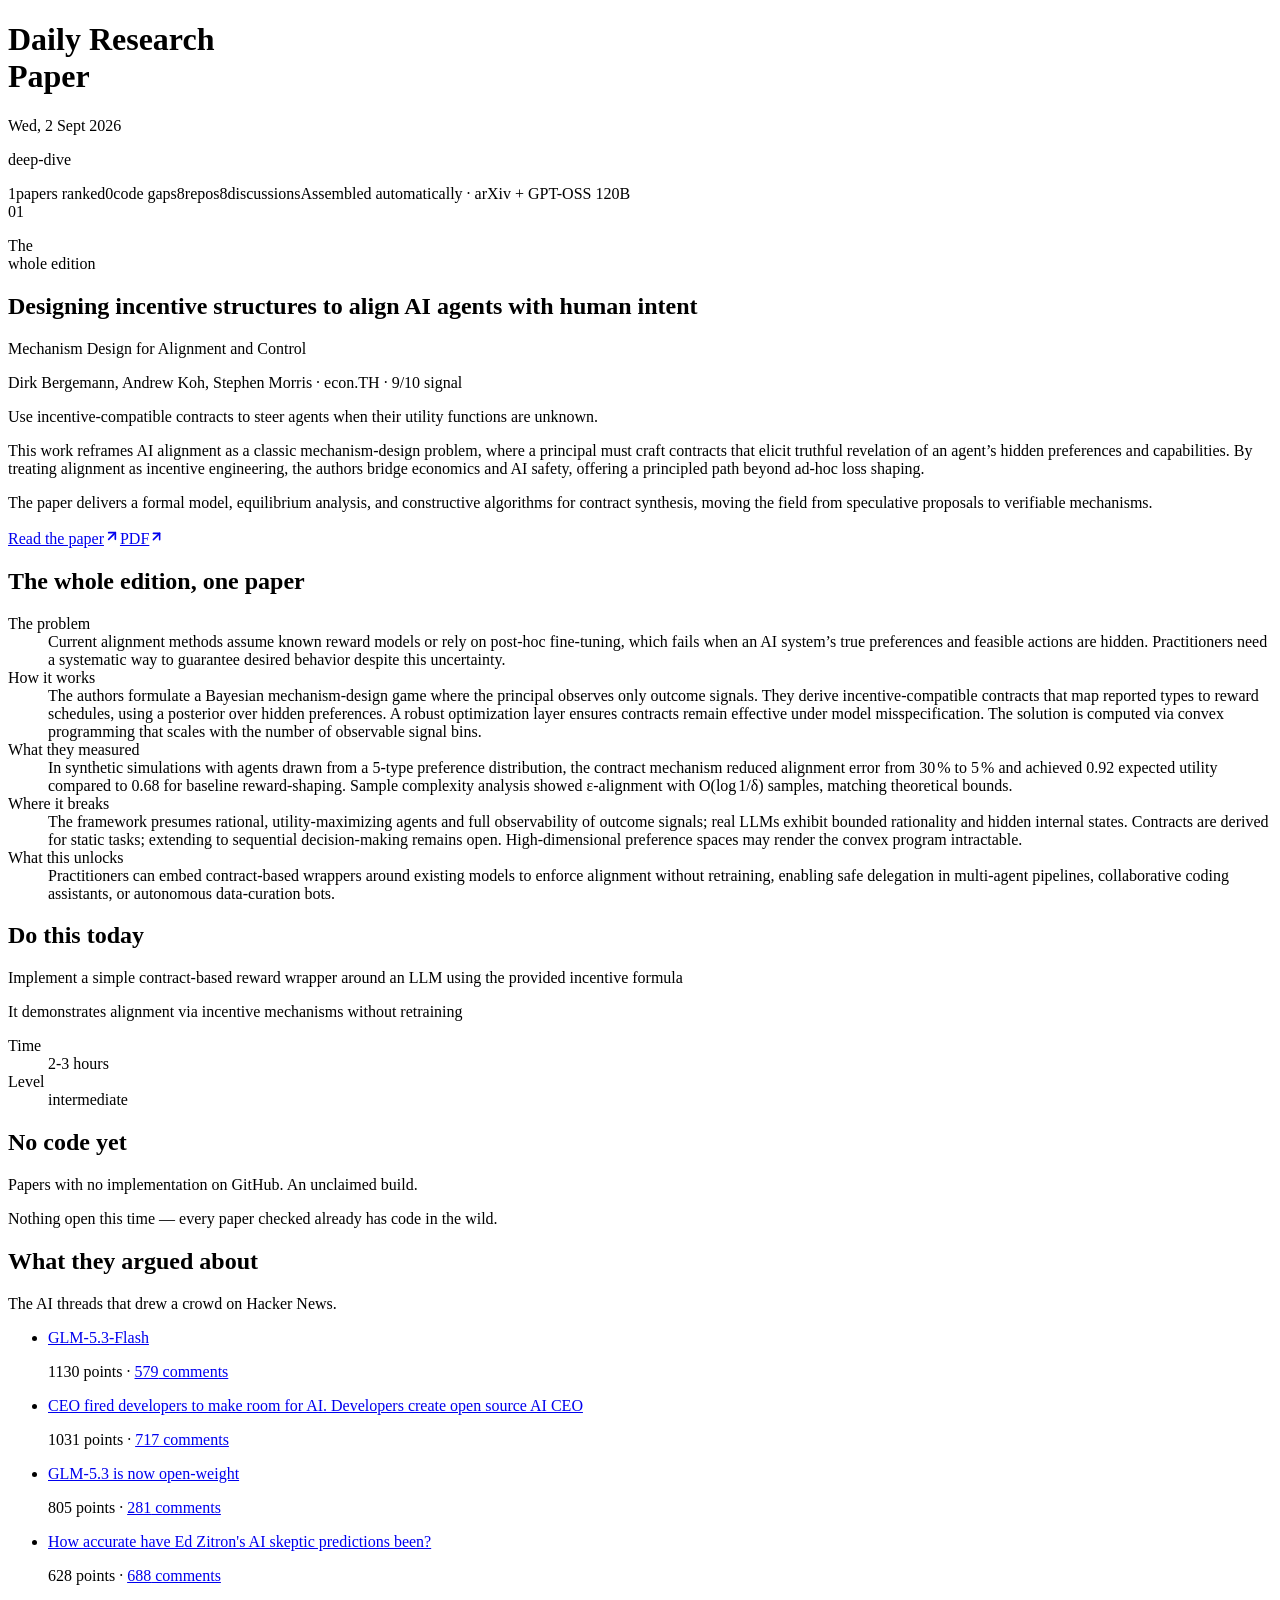
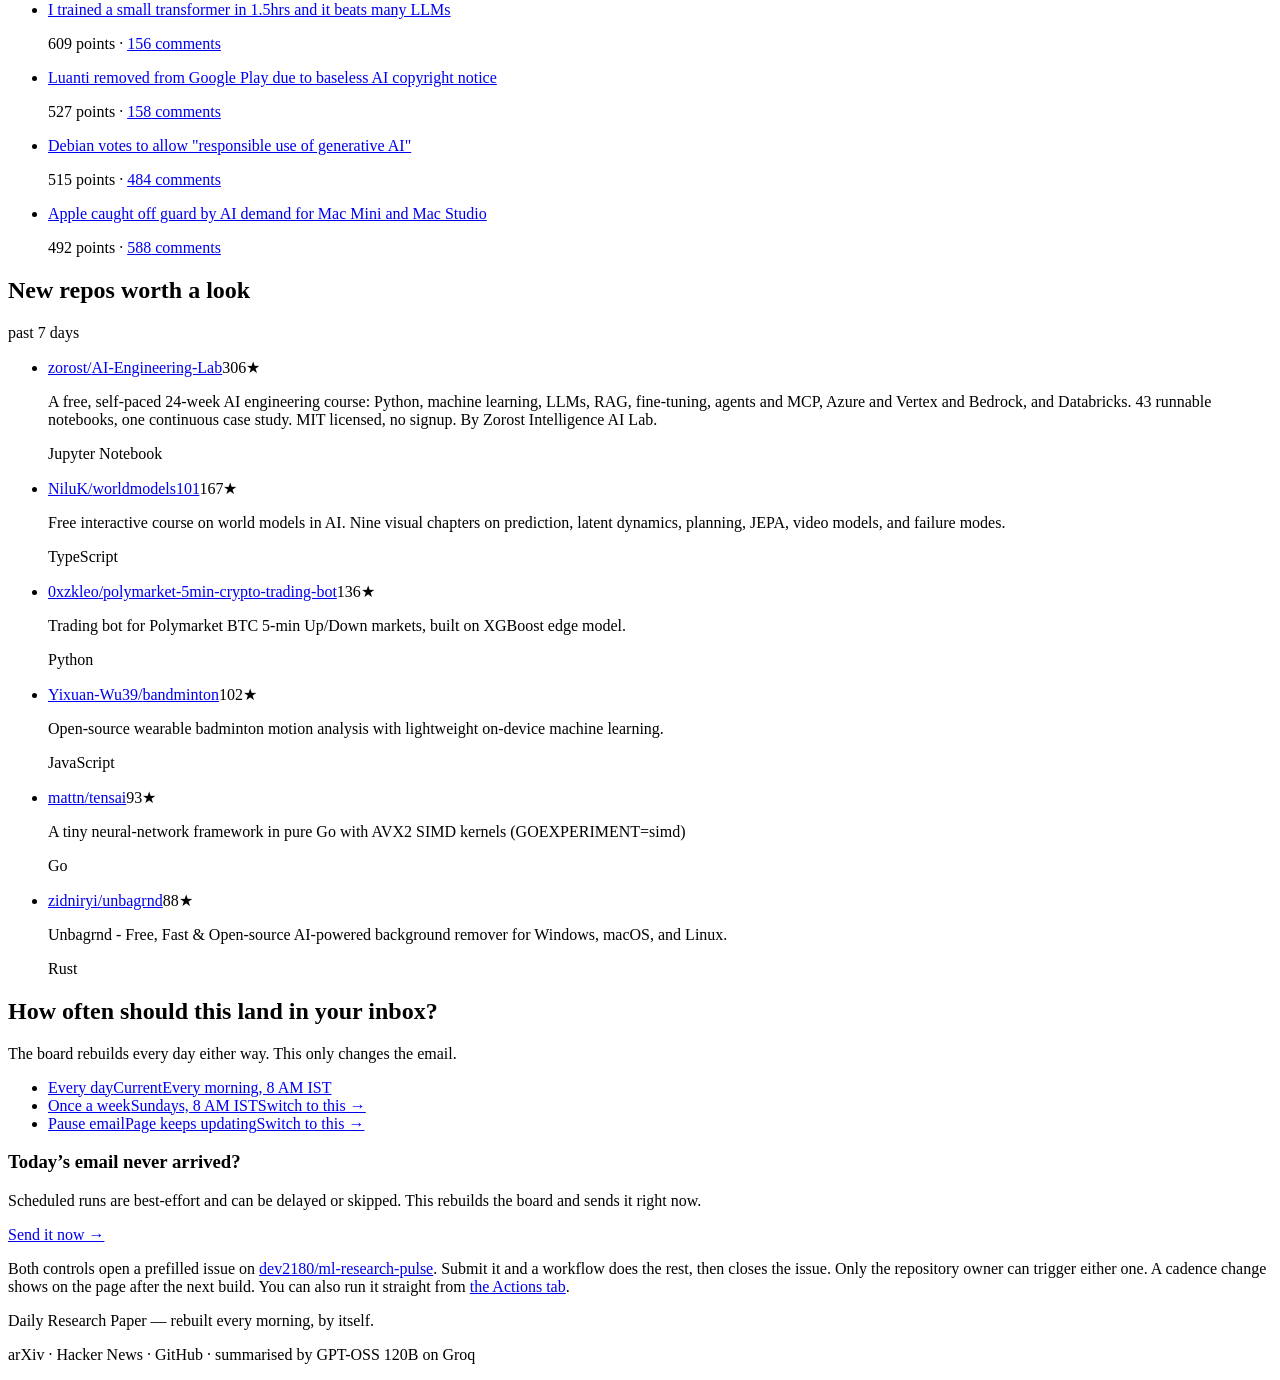
==== commit 58137e19: "deploy: 5dbebfb35174879b1077681d7c9eac54b169d873" ====
--- a/index.html
+++ b/index.html
@@ -1 +1 @@
-<!DOCTYPE html><html lang="en" class="archivo_dcbbed32-module__UyVBPq__variable"><head><meta charSet="utf-8"/><meta name="viewport" content="width=device-width, initial-scale=1"/><link rel="preload" href="/ml-research-pulse/_next/static/media/21ca8f3f56c22ca2-s.p.1cp9-4nby68jc.woff2" as="font" crossorigin="" type="font/woff2"/><link rel="stylesheet" href="/ml-research-pulse/_next/static/chunks/2_wih-i9b63yu.css" data-precedence="next"/><link rel="preload" as="script" fetchPriority="low" href="/ml-research-pulse/_next/static/chunks/1j1rit-3-hei4.js"/><script src="/ml-research-pulse/_next/static/chunks/1y6-bvkxlnq37.js" async=""></script><script src="/ml-research-pulse/_next/static/chunks/2nykiepra7i1k.js" async=""></script><script src="/ml-research-pulse/_next/static/chunks/turbopack-0tjhmdymjhvou.js" async=""></script><script src="/ml-research-pulse/_next/static/chunks/158myu8e_yme3.js" async=""></script><script src="/ml-research-pulse/_next/static/chunks/1f8v6gtz2q90z.js" async=""></script><meta name="next-size-adjust" content=""/><title>Daily Research Paper</title><meta name="description" content="A ranked board of the AI/ML research worth your attention — papers, code gaps, and community signal, rebuilt every morning."/><meta property="og:title" content="Daily Research Paper"/><meta property="og:description" content="A ranked board of the AI/ML research worth your attention."/><meta property="og:type" content="website"/><meta name="twitter:card" content="summary"/><meta name="twitter:title" content="Daily Research Paper"/><meta name="twitter:description" content="A ranked board of the AI/ML research worth your attention."/><link rel="icon" href="/ml-research-pulse/favicon.ico?favicon.2vob68tjqpejf.ico" sizes="256x256" type="image/x-icon"/><script src="/ml-research-pulse/_next/static/chunks/0cz1d0mv5g_q7.js" noModule=""></script></head><body class="min-h-screen antialiased"><div hidden=""><!--$--><!--/$--></div><header class="bg-signal text-[oklch(0.17_0.008_118)]"><div class="mx-auto w-full max-w-[76rem] px-5 py-7 sm:px-8 sm:py-9"><div class="flex flex-wrap items-end justify-between gap-x-8 gap-y-5"><div><h1 class="wd-tight text-[clamp(2.5rem,8vw,5rem)] font-extrabold leading-[0.86] tracking-[-0.03em] uppercase">Daily Research<br/>Paper</h1></div><div class="flex flex-col items-start gap-2 sm:items-end"><p class="tnum text-[15px] font-semibold">Tue, 1 Sept 2026</p><p class="text-[13px] font-medium opacity-70">roundup</p></div></div><div class="mt-7 flex flex-wrap items-baseline gap-x-6 gap-y-2 border-t-2 border-current/25 pt-4"><span class="inline-flex items-baseline gap-1.5"><span class="tnum text-[15px] font-bold">6</span><span class="text-[13px] font-medium opacity-70">papers ranked</span></span><span class="inline-flex items-baseline gap-1.5"><span class="tnum text-[15px] font-bold">1</span><span class="text-[13px] font-medium opacity-70">code gaps</span></span><span class="inline-flex items-baseline gap-1.5"><span class="tnum text-[15px] font-bold">8</span><span class="text-[13px] font-medium opacity-70">repos</span></span><span class="inline-flex items-baseline gap-1.5"><span class="tnum text-[15px] font-bold">8</span><span class="text-[13px] font-medium opacity-70">discussions</span></span><span class="text-[13px] font-medium opacity-70">Assembled automatically · arXiv + GPT-OSS 120B</span></div></div></header><main class="mx-auto w-full max-w-[76rem] px-5 sm:px-8"><section aria-labelledby="lead-heading" class="border-b border-rule py-10 sm:py-14"><div class="grid gap-x-10 gap-y-7 lg:grid-cols-[7.5rem_minmax(0,1fr)]"><div class="flex items-start gap-4 lg:block"><div aria-hidden="true" class="wd-wide tnum text-[clamp(3.5rem,9vw,6rem)] font-extrabold leading-[0.78] tracking-[-0.045em]">01</div><p class="mt-0 max-w-[8rem] pt-2 text-[13px] font-semibold uppercase leading-tight tracking-[0.04em] text-ink-2 lg:mt-3 lg:pt-0">Read this<br/>one first</p></div><div class="min-w-0"><h2 id="lead-heading" class="balance text-[clamp(1.75rem,4.2vw,3rem)] font-bold leading-[1.06] tracking-[-0.025em]">Auditable LLM-driven Diabetes Screening Eliminates Hallucinations, Boosts Trust in clinical</h2><p class="pretty mt-4 max-w-[62ch] text-[15px] font-medium leading-relaxed text-ink-2">DIASENTINEL: An Auditable Multi-Agent System for Guideline-Grounded Diabetes Risk Screening</p><p class="mt-2 text-[14px] text-ink-3">Yung Wei Shueh, Zhi-Jie Chen, Chia-Hsuan Hsu<!-- --> · cs.CL<span class="tnum"> · <!-- -->9<!-- -->/10 signal</span></p><p class="mt-7 max-w-[54ch] text-[clamp(1.05rem,2vw,1.3rem)] font-semibold leading-snug"><span class="marked">Add a verification‑agent layer that logs evidence for every LLM recommendation before deployment.</span></p><div class="mt-7 max-w-[68ch] space-y-4"><p class="pretty text-[15.5px] leading-[1.62] text-ink-2">LLMs promise rapid diabetes risk assessment but routinely produce unsupported facts, exposing clinicians to liability and regulators to scrutiny.</p><p class="pretty text-[15.5px] leading-[1.62] text-ink-2">DIASENTINEL tackles this by structuring the workflow as a multi‑agent system: a primary LLM generates recommendations, while specialist verifier agents cross‑check each claim against curated medical knowledge bases, logging provenance at every step.</p><p class="pretty text-[15.5px] leading-[1.62] text-ink-2">The result is a deployable pipeline that delivers clinically actionable risk scores with auditable trails, letting practitioners integrate LLM insight without sacrificing safety or compliance.</p></div><div class="mt-8 flex flex-wrap items-center gap-x-7 gap-y-3"><a href="https://arxiv.org/abs/2608.31128v1" target="_blank" rel="noreferrer" class="ulink inline-flex items-center gap-1.5 text-[15px] font-bold">Read the paper<svg xmlns="http://www.w3.org/2000/svg" width="16" height="16" viewBox="0 0 24 24" fill="none" stroke="currentColor" stroke-width="2.5" stroke-linecap="round" stroke-linejoin="round" class="lucide lucide-arrow-up-right" aria-hidden="true"><path d="M7 7h10v10"></path><path d="M7 17 17 7"></path></svg></a><a href="https://arxiv.org/pdf/2608.31128v1" target="_blank" rel="noreferrer" class="ulink inline-flex items-center gap-1.5 text-[15px] font-semibold text-ink-2">PDF<svg xmlns="http://www.w3.org/2000/svg" width="15" height="15" viewBox="0 0 24 24" fill="none" stroke="currentColor" stroke-width="2.5" stroke-linecap="round" stroke-linejoin="round" class="lucide lucide-arrow-up-right" aria-hidden="true"><path d="M7 7h10v10"></path><path d="M7 17 17 7"></path></svg></a></div></div></div></section><section aria-labelledby="board-heading" class="border-b border-rule py-10 sm:py-14"><div class="mb-2 flex items-baseline justify-between gap-4"><h2 id="board-heading" class="wd-tight text-[clamp(1.6rem,3.4vw,2.25rem)] font-extrabold uppercase leading-none tracking-[-0.02em]">The rest of the board</h2><span class="tnum shrink-0 text-[13px] font-semibold text-ink-3">05<!-- --> papers</span></div><ul class="mt-4"><li class="row-in group border-b border-rule last:border-b-0" style="--row-delay:0ms"><div class="grid gap-x-7 gap-y-3 py-6 sm:grid-cols-[3.5rem_minmax(0,1fr)] sm:py-7"><div aria-hidden="true" class="wd-wide tnum text-[2rem] font-extrabold leading-none tracking-[-0.04em] text-ink-3 transition-colors duration-200 group-hover:text-ink sm:text-[2.6rem]">02</div><div class="min-w-0"><h3 class="balance text-[1.15rem] font-bold leading-[1.22] tracking-[-0.015em] sm:text-[1.3rem]"><a href="https://arxiv.org/abs/2608.31159v1" target="_blank" rel="noreferrer" class="ulink">BRF-GS: Hyperspectral Bidirectional Reflectance Factor Modeling and Image Generation Based on 3D Gaussian Splatting</a></h3><p class="pretty mt-2.5 max-w-[70ch] text-[15px] leading-relaxed text-ink-2">3D Gaussian splatting generates hyperspectral BRF images from sparse scans.</p><ul class="mt-4 grid gap-x-8 gap-y-2 sm:grid-cols-2 lg:grid-cols-3"><li class="border-t border-rule pt-2 text-[13.5px] leading-snug text-ink-2">Maps bidirectional reflectance factor using neural splats</li><li class="border-t border-rule pt-2 text-[13.5px] leading-snug text-ink-2">Enables high‑fidelity synthetic hyperspectral data</li><li class="border-t border-rule pt-2 text-[13.5px] leading-snug text-ink-2">Reduces field acquisition time</li></ul><p class="mt-4 text-[13px] font-semibold text-ink-3">For <!-- -->Remote sensing engineers</p></div></div></li><li class="row-in group border-b border-rule last:border-b-0" style="--row-delay:70ms"><div class="grid gap-x-7 gap-y-3 py-6 sm:grid-cols-[3.5rem_minmax(0,1fr)] sm:py-7"><div aria-hidden="true" class="wd-wide tnum text-[2rem] font-extrabold leading-none tracking-[-0.04em] text-ink-3 transition-colors duration-200 group-hover:text-ink sm:text-[2.6rem]">03</div><div class="min-w-0"><h3 class="balance text-[1.15rem] font-bold leading-[1.22] tracking-[-0.015em] sm:text-[1.3rem]"><a href="https://arxiv.org/abs/2608.31139v1" target="_blank" rel="noreferrer" class="ulink">Configurable Semantic Chunking for Biomedical Information Extraction in Retrieval-Augmented Generation</a></h3><p class="pretty mt-2.5 max-w-[70ch] text-[15px] leading-relaxed text-ink-2">Learned chunk scorer dynamically sizes biomedical text chunks for RAG pipelines.</p><ul class="mt-4 grid gap-x-8 gap-y-2 sm:grid-cols-2 lg:grid-cols-3"><li class="border-t border-rule pt-2 text-[13.5px] leading-snug text-ink-2">Configurable chunking adapts to entity density</li><li class="border-t border-rule pt-2 text-[13.5px] leading-snug text-ink-2">Improves retrieval relevance in BioMedRAG</li><li class="border-t border-rule pt-2 text-[13.5px] leading-snug text-ink-2">Open‑source implementation integrates with LangChain</li></ul><p class="mt-4 text-[13px] font-semibold text-ink-3">For <!-- -->Biomedical NLP engineers</p></div></div></li><li class="row-in group border-b border-rule last:border-b-0" style="--row-delay:140ms"><div class="grid gap-x-7 gap-y-3 py-6 sm:grid-cols-[3.5rem_minmax(0,1fr)] sm:py-7"><div aria-hidden="true" class="wd-wide tnum text-[2rem] font-extrabold leading-none tracking-[-0.04em] text-ink-3 transition-colors duration-200 group-hover:text-ink sm:text-[2.6rem]">04</div><div class="min-w-0"><h3 class="balance text-[1.15rem] font-bold leading-[1.22] tracking-[-0.015em] sm:text-[1.3rem]"><a href="https://arxiv.org/abs/2608.31137v1" target="_blank" rel="noreferrer" class="ulink">OntoAligner-Ensemble: Voting-Based Fusion across Heterogeneous Ontology Alignment Techniques</a></h3><p class="pretty mt-2.5 max-w-[70ch] text-[15px] leading-relaxed text-ink-2">Ensemble voting fuses heterogeneous ontology alignment methods for robust matching.</p><ul class="mt-4 grid gap-x-8 gap-y-2 sm:grid-cols-2 lg:grid-cols-3"><li class="border-t border-rule pt-2 text-[13.5px] leading-snug text-ink-2">Combines lexical, structural, KG embeddings</li><li class="border-t border-rule pt-2 text-[13.5px] leading-snug text-ink-2">Statistical voting improves precision/recall</li><li class="border-t border-rule pt-2 text-[13.5px] leading-snug text-ink-2">Benchmarked on OAEI 2023 datasets</li></ul><p class="mt-4 text-[13px] font-semibold text-ink-3">For <!-- -->Knowledge graph practitioners</p></div></div></li><li class="row-in group border-b border-rule last:border-b-0" style="--row-delay:210ms"><div class="grid gap-x-7 gap-y-3 py-6 sm:grid-cols-[3.5rem_minmax(0,1fr)] sm:py-7"><div aria-hidden="true" class="wd-wide tnum text-[2rem] font-extrabold leading-none tracking-[-0.04em] text-ink-3 transition-colors duration-200 group-hover:text-ink sm:text-[2.6rem]">05</div><div class="min-w-0"><h3 class="balance text-[1.15rem] font-bold leading-[1.22] tracking-[-0.015em] sm:text-[1.3rem]"><a href="https://arxiv.org/abs/2608.31118v1" target="_blank" rel="noreferrer" class="ulink">When Does Bigger Help? A Controlled Study of LLM Scale for Ontology Learning</a></h3><p class="pretty mt-2.5 max-w-[70ch] text-[15px] leading-relaxed text-ink-2">Controlled experiments quantify LLM scale impact on ontology learning performance.</p><ul class="mt-4 grid gap-x-8 gap-y-2 sm:grid-cols-2 lg:grid-cols-3"><li class="border-t border-rule pt-2 text-[13.5px] leading-snug text-ink-2">Isolates model size from data effects</li><li class="border-t border-rule pt-2 text-[13.5px] leading-snug text-ink-2">Finds diminishing returns beyond 13B parameters</li><li class="border-t border-rule pt-2 text-[13.5px] leading-snug text-ink-2">Guides cost‑effective model selection</li></ul><p class="mt-4 text-[13px] font-semibold text-ink-3">For <!-- -->Ontology engineers</p></div></div></li><li class="row-in group border-b border-rule last:border-b-0" style="--row-delay:280ms"><div class="grid gap-x-7 gap-y-3 py-6 sm:grid-cols-[3.5rem_minmax(0,1fr)] sm:py-7"><div aria-hidden="true" class="wd-wide tnum text-[2rem] font-extrabold leading-none tracking-[-0.04em] text-ink-3 transition-colors duration-200 group-hover:text-ink sm:text-[2.6rem]">06</div><div class="min-w-0"><h3 class="balance text-[1.15rem] font-bold leading-[1.22] tracking-[-0.015em] sm:text-[1.3rem]"><a href="https://arxiv.org/abs/2608.31117v1" target="_blank" rel="noreferrer" class="ulink">&quot;Train classical, deploy quantum&quot; requires rethinking generalization</a></h3><p class="pretty mt-2.5 max-w-[70ch] text-[15px] leading-relaxed text-ink-2">Quantum generative models demand new generalization theory beyond classical training.</p><ul class="mt-4 grid gap-x-8 gap-y-2 sm:grid-cols-2 lg:grid-cols-3"><li class="border-t border-rule pt-2 text-[13.5px] leading-snug text-ink-2">Shows classical‑trained circuits fail on quantum data</li><li class="border-t border-rule pt-2 text-[13.5px] leading-snug text-ink-2">Proposes hybrid training paradigm</li><li class="border-t border-rule pt-2 text-[13.5px] leading-snug text-ink-2">Highlights need for quantum‑aware validation</li></ul><p class="mt-4 text-[13px] font-semibold text-ink-3">For <!-- -->Quantum ML researchers</p></div></div></li></ul></section><section aria-labelledby="try-heading" class="my-10 bg-ink px-5 py-10 text-surface sm:my-14 sm:px-10 sm:py-12"><div class="grid gap-x-12 gap-y-6 lg:grid-cols-[minmax(0,1fr)_16rem]"><div class="min-w-0"><h2 id="try-heading" class="wd-tight text-[13px] font-extrabold uppercase tracking-[0.1em] opacity-60">Do this today</h2><p class="balance mt-4 text-[clamp(1.35rem,3vw,2rem)] font-bold leading-[1.14] tracking-[-0.02em]">Wrap your LLM inference with a provenance‑logging microservice.</p><p class="pretty mt-4 max-w-[60ch] text-[15px] leading-relaxed opacity-75">Immediate auditability reveals hallucinations before they affect downstream decisions.</p></div><dl class="flex gap-10 self-end lg:flex-col lg:gap-5"><div><dt class="text-[12px] font-semibold uppercase tracking-[0.08em] opacity-75">Time</dt><dd class="tnum mt-1 text-[1.1rem] font-bold">2-3 hours</dd></div><div><dt class="text-[12px] font-semibold uppercase tracking-[0.08em] opacity-75">Level</dt><dd class="mt-1 text-[1.1rem] font-bold capitalize">intermediate</dd></div></dl></div></section><div class="grid gap-x-12 gap-y-10 border-t border-rule py-10 sm:py-14 lg:grid-cols-2"><section aria-labelledby="gap-heading"><h2 id="gap-heading" class="wd-tight text-[1.4rem] font-extrabold uppercase leading-none tracking-[-0.015em]">No code yet</h2><p class="mt-2.5 max-w-[46ch] text-[14px] leading-relaxed text-ink-2">Papers with no implementation on GitHub. An unclaimed build.</p><ul class="mt-5 border-t border-rule"><li class="border-b border-rule py-4"><a href="https://arxiv.org/abs/2608.31119v1" target="_blank" rel="noreferrer" class="ulink group inline-flex items-start gap-1.5 text-[15px] font-semibold leading-snug"><span class="balance">PaperGym: Rubric-Centered Evolution for Research-Plan Generation</span><svg xmlns="http://www.w3.org/2000/svg" width="15" height="15" viewBox="0 0 24 24" fill="none" stroke="currentColor" stroke-width="2.5" stroke-linecap="round" stroke-linejoin="round" class="lucide lucide-arrow-up-right mt-1 shrink-0" aria-hidden="true"><path d="M7 7h10v10"></path><path d="M7 17 17 7"></path></svg></a><p class="mt-1.5 text-[13px] text-ink-3">cs.CL</p></li></ul></section><section aria-labelledby="signals-heading"><h2 id="signals-heading" class="wd-tight text-[1.4rem] font-extrabold uppercase leading-none tracking-[-0.015em]">What they argued about</h2><p class="mt-2.5 max-w-[46ch] text-[14px] leading-relaxed text-ink-2">The AI threads that drew a crowd on Hacker News.</p><ul class="mt-5 border-t border-rule"><li class="border-b border-rule py-4"><a href="https://z.ai/blog/glm-5.3-flash" target="_blank" rel="noreferrer" class="ulink balance text-[15px] font-semibold leading-snug">GLM-5.3-Flash</a><p class="tnum mt-1.5 text-[13px] text-ink-3">1130<!-- --> points<!-- --> · <a href="https://news.ycombinator.com/item?id=49449507" target="_blank" rel="noreferrer" class="ulink font-semibold">577<!-- --> comments</a></p></li><li class="border-b border-rule py-4"><a href="https://github.com/SenteLabsAI/OpenExecutive" target="_blank" rel="noreferrer" class="ulink balance text-[15px] font-semibold leading-snug">CEO fired developers to make room for AI. Developers create open source AI CEO</a><p class="tnum mt-1.5 text-[13px] text-ink-3">1030<!-- --> points<!-- --> · <a href="https://news.ycombinator.com/item?id=49458418" target="_blank" rel="noreferrer" class="ulink font-semibold">717<!-- --> comments</a></p></li><li class="border-b border-rule py-4"><a href="https://huggingface.co/zai-org/GLM-5.3" target="_blank" rel="noreferrer" class="ulink balance text-[15px] font-semibold leading-snug">GLM-5.3 is now open-weight</a><p class="tnum mt-1.5 text-[13px] text-ink-3">803<!-- --> points<!-- --> · <a href="https://news.ycombinator.com/item?id=49479878" target="_blank" rel="noreferrer" class="ulink font-semibold">281<!-- --> comments</a></p></li><li class="border-b border-rule py-4"><a href="https://blog.luanti.org/2026/08/27/luanti-dmca-tracer-ai/" target="_blank" rel="noreferrer" class="ulink balance text-[15px] font-semibold leading-snug">Luanti removed from Google Play due to baseless AI copyright notice</a><p class="tnum mt-1.5 text-[13px] text-ink-3">526<!-- --> points<!-- --> · <a href="https://news.ycombinator.com/item?id=49475079" target="_blank" rel="noreferrer" class="ulink font-semibold">151<!-- --> comments</a></p></li><li class="border-b border-rule py-4"><a href="https://lwn.net/Articles/1091231/" target="_blank" rel="noreferrer" class="ulink balance text-[15px] font-semibold leading-snug">Debian votes to allow &quot;responsible use of generative AI&quot;</a><p class="tnum mt-1.5 text-[13px] text-ink-3">513<!-- --> points<!-- --> · <a href="https://news.ycombinator.com/item?id=49489982" target="_blank" rel="noreferrer" class="ulink font-semibold">478<!-- --> comments</a></p></li><li class="border-b border-rule py-4"><a href="https://newsletter.eng-leadership.com/p/good-culture-is-the-biggest-productivity" target="_blank" rel="noreferrer" class="ulink balance text-[15px] font-semibold leading-snug">Good Culture Is the Biggest Productivity Hack, Not AI</a><p class="tnum mt-1.5 text-[13px] text-ink-3">476<!-- --> points<!-- --> · <a href="https://news.ycombinator.com/item?id=49491568" target="_blank" rel="noreferrer" class="ulink font-semibold">121<!-- --> comments</a></p></li><li class="border-b border-rule py-4"><a href="https://www.bloomberg.com/news/articles/2026-08-26/china-s-z-ai-made-ox-alpha-stealth-model-that-rivals-deepseek" target="_blank" rel="noreferrer" class="ulink balance text-[15px] font-semibold leading-snug">Z.ai confirms Ox Alpha is a new GLM-series model and will release its weights</a><p class="tnum mt-1.5 text-[13px] text-ink-3">435<!-- --> points<!-- --> · <a href="https://news.ycombinator.com/item?id=49446422" target="_blank" rel="noreferrer" class="ulink font-semibold">146<!-- --> comments</a></p></li><li class="border-b border-rule py-4"><a href="https://www.macrumors.com/2026/08/30/apple-unexpected-mac-mini-and-studio-demand/" target="_blank" rel="noreferrer" class="ulink balance text-[15px] font-semibold leading-snug">Apple caught off guard by AI demand for Mac Mini and Mac Studio</a><p class="tnum mt-1.5 text-[13px] text-ink-3">427<!-- --> points<!-- --> · <a href="https://news.ycombinator.com/item?id=49508982" target="_blank" rel="noreferrer" class="ulink font-semibold">484<!-- --> comments</a></p></li></ul></section></div><section aria-labelledby="repos-heading" class="border-t border-rule py-10 sm:py-14"><div class="mb-6 flex items-baseline justify-between gap-4"><h2 id="repos-heading" class="wd-tight text-[clamp(1.4rem,3vw,2rem)] font-extrabold uppercase leading-none tracking-[-0.02em]">New repos worth a look</h2><span class="shrink-0 text-[13px] font-semibold text-ink-3">past 7 days</span></div><ul class="grid gap-x-10 gap-y-0 sm:grid-cols-2"><li class="border-t border-rule py-4"><div class="flex items-baseline justify-between gap-4"><a href="https://github.com/zorost/AI-Engineering-Lab" target="_blank" rel="noreferrer" class="ulink min-w-0 text-[15px] font-bold"><span class="text-ink-3 font-medium">zorost<!-- -->/</span>AI-Engineering-Lab</a><span class="tnum shrink-0 text-[13px] font-semibold text-ink-2">303<!-- -->★</span></div><p class="pretty mt-1.5 line-clamp-2 text-[13.5px] leading-snug text-ink-2">A free, self-paced 24-week AI engineering course: Python, machine learning, LLMs, RAG, fine-tuning, agents and MCP, Azure and Vertex and Bedrock, and Databricks. 43 runnable notebooks, one continuous case study. MIT licensed, no signup. By Zorost Intelligence AI Lab.</p><p class="mt-1.5 text-[12.5px] font-medium text-ink-3">Jupyter Notebook</p></li><li class="border-t border-rule py-4"><div class="flex items-baseline justify-between gap-4"><a href="https://github.com/NiluK/worldmodels101" target="_blank" rel="noreferrer" class="ulink min-w-0 text-[15px] font-bold"><span class="text-ink-3 font-medium">NiluK<!-- -->/</span>worldmodels101</a><span class="tnum shrink-0 text-[13px] font-semibold text-ink-2">166<!-- -->★</span></div><p class="pretty mt-1.5 line-clamp-2 text-[13.5px] leading-snug text-ink-2">Free interactive course on world models in AI. Nine visual chapters on prediction, latent dynamics, planning, JEPA, video models, and failure modes.</p><p class="mt-1.5 text-[12.5px] font-medium text-ink-3">TypeScript</p></li><li class="border-t border-rule py-4"><div class="flex items-baseline justify-between gap-4"><a href="https://github.com/0xzkleo/polymarket-5min-crypto-trading-bot" target="_blank" rel="noreferrer" class="ulink min-w-0 text-[15px] font-bold"><span class="text-ink-3 font-medium">0xzkleo<!-- -->/</span>polymarket-5min-crypto-trading-bot</a><span class="tnum shrink-0 text-[13px] font-semibold text-ink-2">136<!-- -->★</span></div><p class="pretty mt-1.5 line-clamp-2 text-[13.5px] leading-snug text-ink-2">Trading bot for Polymarket BTC 5-min Up/Down markets, built on XGBoost edge model.</p><p class="mt-1.5 text-[12.5px] font-medium text-ink-3">Python</p></li><li class="border-t border-rule py-4"><div class="flex items-baseline justify-between gap-4"><a href="https://github.com/Yixuan-Wu39/bandminton" target="_blank" rel="noreferrer" class="ulink min-w-0 text-[15px] font-bold"><span class="text-ink-3 font-medium">Yixuan-Wu39<!-- -->/</span>bandminton</a><span class="tnum shrink-0 text-[13px] font-semibold text-ink-2">104<!-- -->★</span></div><p class="pretty mt-1.5 line-clamp-2 text-[13.5px] leading-snug text-ink-2">Open-source wearable badminton motion analysis with lightweight on-device machine learning.</p><p class="mt-1.5 text-[12.5px] font-medium text-ink-3">JavaScript</p></li><li class="border-t border-rule py-4"><div class="flex items-baseline justify-between gap-4"><a href="https://github.com/mattn/tensai" target="_blank" rel="noreferrer" class="ulink min-w-0 text-[15px] font-bold"><span class="text-ink-3 font-medium">mattn<!-- -->/</span>tensai</a><span class="tnum shrink-0 text-[13px] font-semibold text-ink-2">92<!-- -->★</span></div><p class="pretty mt-1.5 line-clamp-2 text-[13.5px] leading-snug text-ink-2">A tiny neural-network framework in pure Go with AVX2 SIMD kernels (GOEXPERIMENT=simd)</p><p class="mt-1.5 text-[12.5px] font-medium text-ink-3">Go</p></li><li class="border-t border-rule py-4"><div class="flex items-baseline justify-between gap-4"><a href="https://github.com/zidniryi/unbagrnd" target="_blank" rel="noreferrer" class="ulink min-w-0 text-[15px] font-bold"><span class="text-ink-3 font-medium">zidniryi<!-- -->/</span>unbagrnd</a><span class="tnum shrink-0 text-[13px] font-semibold text-ink-2">88<!-- -->★</span></div><p class="pretty mt-1.5 line-clamp-2 text-[13.5px] leading-snug text-ink-2">Unbagrnd - Free, Fast &amp; Open-source AI-powered background remover for Windows, macOS, and Linux.</p><p class="mt-1.5 text-[12.5px] font-medium text-ink-3">Rust</p></li></ul></section><section aria-labelledby="cadence-heading" class="border-t border-rule py-10 sm:py-14"><h2 id="cadence-heading" class="wd-tight text-[clamp(1.4rem,3vw,2rem)] font-extrabold uppercase leading-none tracking-[-0.02em]">How often should this land in your inbox?</h2><p class="pretty mt-3 max-w-[60ch] text-[15px] leading-relaxed text-ink-2">The board rebuilds every day either way. This only changes the email.</p><ul class="mt-7 grid gap-3 sm:grid-cols-3"><li><a href="https://github.com/dev2180/ml-research-pulse/issues/new?title=cadence%3A%20daily&amp;labels=digest-cadence&amp;body=Set%20the%20digest%20email%20cadence%20to%20**daily**.%0A%0ASubmitting%20this%20issue%20triggers%20the%20%60set-cadence%60%20workflow%2C%20which%20updates%0A%60digest_config.json%60%20on%20%60main%60%20and%20closes%20this%20issue.%20Only%20the%20repository%0Aowner%20can%20change%20the%20setting." target="_blank" rel="noreferrer" aria-current="true" class="cadence-option group block h-full border-2 px-5 py-4 no-underline"><span class="flex items-baseline justify-between gap-3"><span class="text-[16px] font-bold">Every day</span><span class="text-[11px] font-extrabold uppercase tracking-[0.08em]">Current</span></span><span class="cadence-detail mt-1 block text-[13.5px]">Every morning, 8 AM IST</span></a></li><li><a href="https://github.com/dev2180/ml-research-pulse/issues/new?title=cadence%3A%20weekly&amp;labels=digest-cadence&amp;body=Set%20the%20digest%20email%20cadence%20to%20**weekly**.%0A%0ASubmitting%20this%20issue%20triggers%20the%20%60set-cadence%60%20workflow%2C%20which%20updates%0A%60digest_config.json%60%20on%20%60main%60%20and%20closes%20this%20issue.%20Only%20the%20repository%0Aowner%20can%20change%20the%20setting." target="_blank" rel="noreferrer" class="cadence-option group block h-full border-2 px-5 py-4 no-underline"><span class="flex items-baseline justify-between gap-3"><span class="text-[16px] font-bold">Once a week</span></span><span class="cadence-detail mt-1 block text-[13.5px]">Sundays, 8 AM IST</span><span class="mt-3 block text-[13px] font-bold">Switch to this →</span></a></li><li><a href="https://github.com/dev2180/ml-research-pulse/issues/new?title=cadence%3A%20paused&amp;labels=digest-cadence&amp;body=Set%20the%20digest%20email%20cadence%20to%20**paused**.%0A%0ASubmitting%20this%20issue%20triggers%20the%20%60set-cadence%60%20workflow%2C%20which%20updates%0A%60digest_config.json%60%20on%20%60main%60%20and%20closes%20this%20issue.%20Only%20the%20repository%0Aowner%20can%20change%20the%20setting." target="_blank" rel="noreferrer" class="cadence-option group block h-full border-2 px-5 py-4 no-underline"><span class="flex items-baseline justify-between gap-3"><span class="text-[16px] font-bold">Pause email</span></span><span class="cadence-detail mt-1 block text-[13.5px]">Page keeps updating</span><span class="mt-3 block text-[13px] font-bold">Switch to this →</span></a></li></ul><div class="mt-8 border-t-2 border-ink pt-6"><div class="flex flex-wrap items-baseline justify-between gap-x-8 gap-y-3"><div class="min-w-0"><h3 class="text-[1.05rem] font-bold leading-snug">Today’s email never arrived?</h3><p class="pretty mt-1.5 max-w-[52ch] text-[14px] leading-relaxed text-ink-2">Scheduled runs are best-effort and can be delayed or skipped. This rebuilds the board and sends it right now.</p></div><a href="https://github.com/dev2180/ml-research-pulse/issues/new?title=send%3A%20now&amp;labels=digest-send&amp;body=Rebuild%20the%20digest%20and%20email%20it%20now.%0A%0ASubmitting%20this%20issue%20runs%20the%20digest%20workflow%20immediately%2C%20then%20closes%0Athis%20issue.%20Only%20the%20repository%20owner%20can%20trigger%20it." target="_blank" rel="noreferrer" class="cadence-option shrink-0 border-2 px-6 py-3 text-[15px] font-bold no-underline">Send it now →</a></div></div><p class="pretty mt-6 max-w-[68ch] text-[13.5px] leading-relaxed text-ink-3">Both controls open a prefilled issue on<!-- --> <a href="https://github.com/dev2180/ml-research-pulse" target="_blank" rel="noreferrer" class="ulink font-semibold">dev2180/ml-research-pulse</a>. Submit it and a workflow does the rest, then closes the issue. Only the repository owner can trigger either one. A cadence change shows on the page after the next build. You can also run it straight from<!-- --> <a href="https://github.com/dev2180/ml-research-pulse/actions/workflows/weekly_digest.yml" target="_blank" rel="noreferrer" class="ulink font-semibold">the Actions tab</a>.</p></section></main><footer class="border-t-2 border-ink"><div class="mx-auto flex w-full max-w-[76rem] flex-wrap items-baseline justify-between gap-x-8 gap-y-2 px-5 py-8 sm:px-8"><p class="text-[13px] font-semibold">Daily Research Paper — rebuilt every morning, by itself.</p><p class="text-[13px] text-ink-3">arXiv · Hacker News · GitHub · summarised by GPT-OSS 120B on Groq</p></div></footer><!--$--><!--/$--><script src="/ml-research-pulse/_next/static/chunks/1j1rit-3-hei4.js" id="_R_" async=""></script><script>(self.__next_f=self.__next_f||[]).push([0])</script><script>self.__next_f.push([1,"1:\"$Sreact.fragment\"\n2:I[39756,[\"/ml-research-pulse/_next/static/chunks/158myu8e_yme3.js\"],\"default\"]\n3:I[37457,[\"/ml-research-pulse/_next/static/chunks/158myu8e_yme3.js\"],\"default\"]\n5:I[97367,[\"/ml-research-pulse/_next/static/chunks/158myu8e_yme3.js\"],\"OutletBoundary\"]\n6:\"$Sreact.suspense\"\n8:I[97367,[\"/ml-research-pulse/_next/static/chunks/158myu8e_yme3.js\"],\"ViewportBoundary\"]\na:I[97367,[\"/ml-research-pulse/_next/static/chunks/158myu8e_yme3.js\"],\"MetadataBoundary\"]\nc:I[68027,[\"/ml-research-pulse/_next/static/chunks/158myu8e_yme3.js\"],\"default\",1]\n:HL[\"/ml-research-pulse/_next/static/chunks/2_wih-i9b63yu.css\",\"style\"]\n:HL[\"/ml-research-pulse/_next/static/media/21ca8f3f56c22ca2-s.p.1cp9-4nby68jc.woff2\",\"font\",{\"crossOrigin\":\"\",\"type\":\"font/woff2\"}]\n"])</script><script>self.__next_f.push([1,"0:{\"P\":null,\"c\":[\"\",\"\"],\"q\":\"\",\"i\":false,\"f\":[[[\"\",{\"children\":[\"__PAGE__\",{}]},\"$undefined\",\"$undefined\",16],[[\"$\",\"$1\",\"c\",{\"children\":[[[\"$\",\"link\",\"0\",{\"rel\":\"stylesheet\",\"href\":\"/ml-research-pulse/_next/static/chunks/2_wih-i9b63yu.css\",\"precedence\":\"next\",\"crossOrigin\":\"$undefined\",\"nonce\":\"$undefined\"}],[\"$\",\"script\",\"script-0\",{\"src\":\"/ml-research-pulse/_next/static/chunks/158myu8e_yme3.js\",\"async\":true,\"nonce\":\"$undefined\"}]],[\"$\",\"html\",null,{\"lang\":\"en\",\"className\":\"archivo_dcbbed32-module__UyVBPq__variable\",\"children\":[\"$\",\"body\",null,{\"className\":\"min-h-screen antialiased\",\"children\":[\"$\",\"$L2\",null,{\"parallelRouterKey\":\"children\",\"error\":\"$undefined\",\"errorStyles\":\"$undefined\",\"errorScripts\":\"$undefined\",\"template\":[\"$\",\"$L3\",null,{}],\"templateStyles\":\"$undefined\",\"templateScripts\":\"$undefined\",\"notFound\":[[[\"$\",\"title\",null,{\"children\":\"404: This page could not be found.\"}],[\"$\",\"div\",null,{\"style\":{\"fontFamily\":\"system-ui,\\\"Segoe UI\\\",Roboto,Helvetica,Arial,sans-serif,\\\"Apple Color Emoji\\\",\\\"Segoe UI Emoji\\\"\",\"height\":\"100vh\",\"textAlign\":\"center\",\"display\":\"flex\",\"flexDirection\":\"column\",\"alignItems\":\"center\",\"justifyContent\":\"center\"},\"children\":[\"$\",\"div\",null,{\"children\":[[\"$\",\"style\",null,{\"dangerouslySetInnerHTML\":{\"__html\":\"body{color:#000;background:#fff;margin:0}.next-error-h1{border-right:1px solid rgba(0,0,0,.3)}@media (prefers-color-scheme:dark){body{color:#fff;background:#000}.next-error-h1{border-right:1px solid rgba(255,255,255,.3)}}\"}}],[\"$\",\"h1\",null,{\"className\":\"next-error-h1\",\"style\":{\"display\":\"inline-block\",\"margin\":\"0 20px 0 0\",\"padding\":\"0 23px 0 0\",\"fontSize\":24,\"fontWeight\":500,\"verticalAlign\":\"top\",\"lineHeight\":\"49px\"},\"children\":404}],[\"$\",\"div\",null,{\"style\":{\"display\":\"inline-block\"},\"children\":[\"$\",\"h2\",null,{\"style\":{\"fontSize\":14,\"fontWeight\":400,\"lineHeight\":\"49px\",\"margin\":0},\"children\":\"This page could not be found.\"}]}]]}]}]],[]],\"forbidden\":\"$undefined\",\"unauthorized\":\"$undefined\"}]}]}]]}],{\"children\":[[\"$\",\"$1\",\"c\",{\"children\":[\"$L4\",[[\"$\",\"script\",\"script-0\",{\"src\":\"/ml-research-pulse/_next/static/chunks/1f8v6gtz2q90z.js\",\"async\":true,\"nonce\":\"$undefined\"}]],[\"$\",\"$L5\",null,{\"children\":[\"$\",\"$6\",null,{\"name\":\"Next.MetadataOutlet\",\"children\":\"$@7\"}]}]]}],{},null,false,null]},null,false,null],[\"$\",\"$1\",\"h\",{\"children\":[null,[\"$\",\"$L8\",null,{\"children\":\"$L9\"}],[\"$\",\"div\",null,{\"hidden\":true,\"children\":[\"$\",\"$La\",null,{\"children\":[\"$\",\"$6\",null,{\"name\":\"Next.Metadata\",\"children\":\"$Lb\"}]}]}],[\"$\",\"meta\",null,{\"name\":\"next-size-adjust\",\"content\":\"\"}]]}],false]],\"m\":\"$undefined\",\"G\":[\"$c\",[[\"$\",\"link\",\"0\",{\"rel\":\"stylesheet\",\"href\":\"/ml-research-pulse/_next/static/chunks/2_wih-i9b63yu.css\",\"precedence\":\"next\",\"crossOrigin\":\"$undefined\",\"nonce\":\"$undefined\"}]]],\"S\":true,\"h\":null,\"s\":\"$undefined\",\"l\":\"$undefined\",\"p\":\"$undefined\",\"d\":\"$undefined\",\"b\":\"O5h8XlvPiKwPzYmj2d11j\"}\n"])</script><script>self.__next_f.push([1,"9:[[\"$\",\"meta\",\"0\",{\"charSet\":\"utf-8\"}],[\"$\",\"meta\",\"1\",{\"name\":\"viewport\",\"content\":\"width=device-width, initial-scale=1\"}]]\n"])</script><script>self.__next_f.push([1,"d:I[27201,[\"/ml-research-pulse/_next/static/chunks/158myu8e_yme3.js\"],\"IconMark\"]\n7:null\nb:[[\"$\",\"title\",\"0\",{\"children\":\"Daily Research Paper\"}],[\"$\",\"meta\",\"1\",{\"name\":\"description\",\"content\":\"A ranked board of the AI/ML research worth your attention — papers, code gaps, and community signal, rebuilt every morning.\"}],[\"$\",\"meta\",\"2\",{\"property\":\"og:title\",\"content\":\"Daily Research Paper\"}],[\"$\",\"meta\",\"3\",{\"property\":\"og:description\",\"content\":\"A ranked board of the AI/ML research worth your attention.\"}],[\"$\",\"meta\",\"4\",{\"property\":\"og:type\",\"content\":\"website\"}],[\"$\",\"meta\",\"5\",{\"name\":\"twitter:card\",\"content\":\"summary\"}],[\"$\",\"meta\",\"6\",{\"name\":\"twitter:title\",\"content\":\"Daily Research Paper\"}],[\"$\",\"meta\",\"7\",{\"name\":\"twitter:description\",\"content\":\"A ranked board of the AI/ML research worth your attention.\"}],[\"$\",\"link\",\"8\",{\"rel\":\"icon\",\"href\":\"/ml-research-pulse/favicon.ico?favicon.2vob68tjqpejf.ico\",\"sizes\":\"256x256\",\"type\":\"image/x-icon\"}],[\"$\",\"$Ld\",\"9\",{}]]\n"])</script><script>self.__next_f.push([1,"4:[[\"$\",\"header\",null,{\"className\":\"bg-signal text-[oklch(0.17_0.008_118)]\",\"children\":[\"$\",\"div\",null,{\"className\":\"mx-auto w-full max-w-[76rem] px-5 py-7 sm:px-8 sm:py-9\",\"children\":[[\"$\",\"div\",null,{\"className\":\"flex flex-wrap items-end justify-between gap-x-8 gap-y-5\",\"children\":[[\"$\",\"div\",null,{\"children\":[\"$\",\"h1\",null,{\"className\":\"wd-tight text-[clamp(2.5rem,8vw,5rem)] font-extrabold leading-[0.86] tracking-[-0.03em] uppercase\",\"children\":[\"Daily Research\",[\"$\",\"br\",null,{}],\"Paper\"]}]}],[\"$\",\"div\",null,{\"className\":\"flex flex-col items-start gap-2 sm:items-end\",\"children\":[[\"$\",\"p\",null,{\"className\":\"tnum text-[15px] font-semibold\",\"children\":\"Tue, 1 Sept 2026\"}],[\"$\",\"p\",null,{\"className\":\"text-[13px] font-medium opacity-70\",\"children\":\"roundup\"}]]}]]}],[\"$\",\"div\",null,{\"className\":\"mt-7 flex flex-wrap items-baseline gap-x-6 gap-y-2 border-t-2 border-current/25 pt-4\",\"children\":[[\"$\",\"span\",null,{\"className\":\"inline-flex items-baseline gap-1.5\",\"children\":[[\"$\",\"span\",null,{\"className\":\"tnum text-[15px] font-bold\",\"children\":6}],[\"$\",\"span\",null,{\"className\":\"text-[13px] font-medium opacity-70\",\"children\":\"papers ranked\"}]]}],[\"$\",\"span\",null,{\"className\":\"inline-flex items-baseline gap-1.5\",\"children\":[[\"$\",\"span\",null,{\"className\":\"tnum text-[15px] font-bold\",\"children\":1}],[\"$\",\"span\",null,{\"className\":\"text-[13px] font-medium opacity-70\",\"children\":\"code gaps\"}]]}],[\"$\",\"span\",null,{\"className\":\"inline-flex items-baseline gap-1.5\",\"children\":[[\"$\",\"span\",null,{\"className\":\"tnum text-[15px] font-bold\",\"children\":8}],[\"$\",\"span\",null,{\"className\":\"text-[13px] font-medium opacity-70\",\"children\":\"repos\"}]]}],[\"$\",\"span\",null,{\"className\":\"inline-flex items-baseline gap-1.5\",\"children\":[[\"$\",\"span\",null,{\"className\":\"tnum text-[15px] font-bold\",\"children\":8}],[\"$\",\"span\",null,{\"className\":\"text-[13px] font-medium opacity-70\",\"children\":\"discussions\"}]]}],[\"$\",\"span\",null,{\"className\":\"text-[13px] font-medium opacity-70\",\"children\":\"Assembled automatically · arXiv + GPT-OSS 120B\"}]]}]]}]}],[\"$\",\"main\",null,{\"className\":\"mx-auto w-full max-w-[76rem] px-5 sm:px-8\",\"children\":[[\"$\",\"section\",null,{\"aria-labelledby\":\"lead-heading\",\"className\":\"border-b border-rule py-10 sm:py-14\",\"children\":[\"$\",\"div\",null,{\"className\":\"grid gap-x-10 gap-y-7 lg:grid-cols-[7.5rem_minmax(0,1fr)]\",\"children\":[[\"$\",\"div\",null,{\"className\":\"flex items-start gap-4 lg:block\",\"children\":[[\"$\",\"div\",null,{\"aria-hidden\":true,\"className\":\"wd-wide tnum text-[clamp(3.5rem,9vw,6rem)] font-extrabold leading-[0.78] tracking-[-0.045em]\",\"children\":\"01\"}],[\"$\",\"p\",null,{\"className\":\"mt-0 max-w-[8rem] pt-2 text-[13px] font-semibold uppercase leading-tight tracking-[0.04em] text-ink-2 lg:mt-3 lg:pt-0\",\"children\":[\"Read this\",[\"$\",\"br\",null,{}],\"one first\"]}]]}],[\"$\",\"div\",null,{\"className\":\"min-w-0\",\"children\":[[\"$\",\"h2\",null,{\"id\":\"lead-heading\",\"className\":\"balance text-[clamp(1.75rem,4.2vw,3rem)] font-bold leading-[1.06] tracking-[-0.025em]\",\"children\":\"Auditable LLM-driven Diabetes Screening Eliminates Hallucinations, Boosts Trust in clinical\"}],[\"$\",\"p\",null,{\"className\":\"pretty mt-4 max-w-[62ch] text-[15px] font-medium leading-relaxed text-ink-2\",\"children\":\"DIASENTINEL: An Auditable Multi-Agent System for Guideline-Grounded Diabetes Risk Screening\"}],[\"$\",\"p\",null,{\"className\":\"mt-2 text-[14px] text-ink-3\",\"children\":[\"Yung Wei Shueh, Zhi-Jie Chen, Chia-Hsuan Hsu\",\"\",\" · cs.CL\",[\"$\",\"span\",null,{\"className\":\"tnum\",\"children\":[\" · \",9,\"/10 signal\"]}]]}],[\"$\",\"p\",null,{\"className\":\"mt-7 max-w-[54ch] text-[clamp(1.05rem,2vw,1.3rem)] font-semibold leading-snug\",\"children\":[\"$\",\"span\",null,{\"className\":\"marked\",\"children\":\"Add a verification‑agent layer that logs evidence for every LLM recommendation before deployment.\"}]}],[\"$\",\"div\",null,{\"className\":\"mt-7 max-w-[68ch] space-y-4\",\"children\":[[\"$\",\"p\",\"0\",{\"className\":\"pretty text-[15.5px] leading-[1.62] text-ink-2\",\"children\":\"LLMs promise rapid diabetes risk assessment but routinely produce unsupported facts, exposing clinicians to liability and regulators to scrutiny.\"}],\"$Le\",\"$Lf\"]}],\"$L10\"]}]]}]}],\"$L11\",\"$L12\",\"$L13\",\"$L14\",\"$L15\"]}],\"$L16\"]\n"])</script><script>self.__next_f.push([1,"17:I[5014,[\"/ml-research-pulse/_next/static/chunks/158myu8e_yme3.js\",\"/ml-research-pulse/_next/static/chunks/1f8v6gtz2q90z.js\"],\"default\"]\ne:[\"$\",\"p\",\"1\",{\"className\":\"pretty text-[15.5px] leading-[1.62] text-ink-2\",\"children\":\"DIASENTINEL tackles this by structuring the workflow as a multi‑agent system: a primary LLM generates recommendations, while specialist verifier agents cross‑check each claim against curated medical knowledge bases, logging provenance at every step.\"}]\nf:[\"$\",\"p\",\"2\",{\"className\":\"pretty text-[15.5px] leading-[1.62] text-ink-2\",\"children\":\"The result is a deployable pipeline that delivers clinically actionable risk scores with auditable trails, letting practitioners integrate LLM insight without sacrificing safety or compliance.\"}]\n10:[\"$\",\"div\",null,{\"className\":\"mt-8 flex flex-wrap items-center gap-x-7 gap-y-3\",\"children\":[[\"$\",\"a\",null,{\"href\":\"https://arxiv.org/abs/2608.31128v1\",\"target\":\"_blank\",\"rel\":\"noreferrer\",\"className\":\"ulink inline-flex items-center gap-1.5 text-[15px] font-bold\",\"children\":[\"Read the paper\",[\"$\",\"$L17\",null,{\"ref\":\"$undefined\",\"iconNode\":[[\"path\",{\"d\":\"M7 7h10v10\",\"key\":\"1tivn9\"}],[\"path\",{\"d\":\"M7 17 17 7\",\"key\":\"1vkiza\"}]],\"className\":\"lucide-arrow-up-right\",\"size\":16,\"strokeWidth\":2.5,\"aria-hidden\":true}]]}],[\"$\",\"a\",null,{\"href\":\"https://arxiv.org/pdf/2608.31128v1\",\"target\":\"_blank\",\"rel\":\"noreferrer\",\"className\":\"ulink inline-flex items-center gap-1.5 text-[15px] font-semibold text-ink-2\",\"children\":[\"PDF\",[\"$\",\"$L17\",null,{\"ref\":\"$undefined\",\"iconNode\":\"$10:props:children:0:props:children:1:props:iconNode\",\"className\":\"lucide-arrow-up-right\",\"size\":15,\"strokeWidth\":2.5,\"aria-hidden\":true}]]}]]}]\n"])</script><script>self.__next_f.push([1,"11:[\"$\",\"section\",null,{\"aria-labelledby\":\"board-heading\",\"className\":\"border-b border-rule py-10 sm:py-14\",\"children\":[[\"$\",\"div\",null,{\"className\":\"mb-2 flex items-baseline justify-between gap-4\",\"children\":[[\"$\",\"h2\",null,{\"id\":\"board-heading\",\"className\":\"wd-tight text-[clamp(1.6rem,3.4vw,2.25rem)] font-extrabold uppercase leading-none tracking-[-0.02em]\",\"children\":\"The rest of the board\"}],[\"$\",\"span\",null,{\"className\":\"tnum shrink-0 text-[13px] font-semibold text-ink-3\",\"children\":[\"05\",\" papers\"]}]]}],[\"$\",\"ul\",null,{\"className\":\"mt-4\",\"children\":[[\"$\",\"li\",\"2608.31159v1\",{\"className\":\"row-in group border-b border-rule last:border-b-0\",\"style\":{\"--row-delay\":\"0ms\"},\"children\":[\"$\",\"div\",null,{\"className\":\"grid gap-x-7 gap-y-3 py-6 sm:grid-cols-[3.5rem_minmax(0,1fr)] sm:py-7\",\"children\":[[\"$\",\"div\",null,{\"aria-hidden\":true,\"className\":\"wd-wide tnum text-[2rem] font-extrabold leading-none tracking-[-0.04em] text-ink-3 transition-colors duration-200 group-hover:text-ink sm:text-[2.6rem]\",\"children\":\"02\"}],[\"$\",\"div\",null,{\"className\":\"min-w-0\",\"children\":[[\"$\",\"h3\",null,{\"className\":\"balance text-[1.15rem] font-bold leading-[1.22] tracking-[-0.015em] sm:text-[1.3rem]\",\"children\":[\"$\",\"a\",null,{\"href\":\"https://arxiv.org/abs/2608.31159v1\",\"target\":\"_blank\",\"rel\":\"noreferrer\",\"className\":\"ulink\",\"children\":\"BRF-GS: Hyperspectral Bidirectional Reflectance Factor Modeling and Image Generation Based on 3D Gaussian Splatting\"}]}],[\"$\",\"p\",null,{\"className\":\"pretty mt-2.5 max-w-[70ch] text-[15px] leading-relaxed text-ink-2\",\"children\":\"3D Gaussian splatting generates hyperspectral BRF images from sparse scans.\"}],[\"$\",\"ul\",null,{\"className\":\"mt-4 grid gap-x-8 gap-y-2 sm:grid-cols-2 lg:grid-cols-3\",\"children\":[[\"$\",\"li\",\"0\",{\"className\":\"border-t border-rule pt-2 text-[13.5px] leading-snug text-ink-2\",\"children\":\"Maps bidirectional reflectance factor using neural splats\"}],[\"$\",\"li\",\"1\",{\"className\":\"border-t border-rule pt-2 text-[13.5px] leading-snug text-ink-2\",\"children\":\"Enables high‑fidelity synthetic hyperspectral data\"}],[\"$\",\"li\",\"2\",{\"className\":\"border-t border-rule pt-2 text-[13.5px] leading-snug text-ink-2\",\"children\":\"Reduces field acquisition time\"}]]}],[\"$\",\"p\",null,{\"className\":\"mt-4 text-[13px] font-semibold text-ink-3\",\"children\":[\"For \",\"Remote sensing engineers\"]}]]}]]}]}],[\"$\",\"li\",\"2608.31139v1\",{\"className\":\"row-in group border-b border-rule last:border-b-0\",\"style\":{\"--row-delay\":\"70ms\"},\"children\":[\"$\",\"div\",null,{\"className\":\"grid gap-x-7 gap-y-3 py-6 sm:grid-cols-[3.5rem_minmax(0,1fr)] sm:py-7\",\"children\":[[\"$\",\"div\",null,{\"aria-hidden\":true,\"className\":\"wd-wide tnum text-[2rem] font-extrabold leading-none tracking-[-0.04em] text-ink-3 transition-colors duration-200 group-hover:text-ink sm:text-[2.6rem]\",\"children\":\"03\"}],[\"$\",\"div\",null,{\"className\":\"min-w-0\",\"children\":[[\"$\",\"h3\",null,{\"className\":\"balance text-[1.15rem] font-bold leading-[1.22] tracking-[-0.015em] sm:text-[1.3rem]\",\"children\":[\"$\",\"a\",null,{\"href\":\"https://arxiv.org/abs/2608.31139v1\",\"target\":\"_blank\",\"rel\":\"noreferrer\",\"className\":\"ulink\",\"children\":\"Configurable Semantic Chunking for Biomedical Information Extraction in Retrieval-Augmented Generation\"}]}],[\"$\",\"p\",null,{\"className\":\"pretty mt-2.5 max-w-[70ch] text-[15px] leading-relaxed text-ink-2\",\"children\":\"Learned chunk scorer dynamically sizes biomedical text chunks for RAG pipelines.\"}],[\"$\",\"ul\",null,{\"className\":\"mt-4 grid gap-x-8 gap-y-2 sm:grid-cols-2 lg:grid-cols-3\",\"children\":[[\"$\",\"li\",\"0\",{\"className\":\"border-t border-rule pt-2 text-[13.5px] leading-snug text-ink-2\",\"children\":\"Configurable chunking adapts to entity density\"}],[\"$\",\"li\",\"1\",{\"className\":\"border-t border-rule pt-2 text-[13.5px] leading-snug text-ink-2\",\"children\":\"Improves retrieval relevance in BioMedRAG\"}],[\"$\",\"li\",\"2\",{\"className\":\"border-t border-rule pt-2 text-[13.5px] leading-snug text-ink-2\",\"children\":\"Open‑source implementation integrates with LangChain\"}]]}],\"$L18\"]}]]}]}],\"$L19\",\"$L1a\",\"$L1b\"]}]]}]\n"])</script><script>self.__next_f.push([1,"12:[\"$\",\"section\",null,{\"aria-labelledby\":\"try-heading\",\"className\":\"my-10 bg-ink px-5 py-10 text-surface sm:my-14 sm:px-10 sm:py-12\",\"children\":[\"$\",\"div\",null,{\"className\":\"grid gap-x-12 gap-y-6 lg:grid-cols-[minmax(0,1fr)_16rem]\",\"children\":[[\"$\",\"div\",null,{\"className\":\"min-w-0\",\"children\":[[\"$\",\"h2\",null,{\"id\":\"try-heading\",\"className\":\"wd-tight text-[13px] font-extrabold uppercase tracking-[0.1em] opacity-60\",\"children\":\"Do this today\"}],[\"$\",\"p\",null,{\"className\":\"balance mt-4 text-[clamp(1.35rem,3vw,2rem)] font-bold leading-[1.14] tracking-[-0.02em]\",\"children\":\"Wrap your LLM inference with a provenance‑logging microservice.\"}],[\"$\",\"p\",null,{\"className\":\"pretty mt-4 max-w-[60ch] text-[15px] leading-relaxed opacity-75\",\"children\":\"Immediate auditability reveals hallucinations before they affect downstream decisions.\"}]]}],[\"$\",\"dl\",null,{\"className\":\"flex gap-10 self-end lg:flex-col lg:gap-5\",\"children\":[[\"$\",\"div\",null,{\"children\":[[\"$\",\"dt\",null,{\"className\":\"text-[12px] font-semibold uppercase tracking-[0.08em] opacity-75\",\"children\":\"Time\"}],[\"$\",\"dd\",null,{\"className\":\"tnum mt-1 text-[1.1rem] font-bold\",\"children\":\"2-3 hours\"}]]}],[\"$\",\"div\",null,{\"children\":[[\"$\",\"dt\",null,{\"className\":\"text-[12px] font-semibold uppercase tracking-[0.08em] opacity-75\",\"children\":\"Level\"}],[\"$\",\"dd\",null,{\"className\":\"mt-1 text-[1.1rem] font-bold capitalize\",\"children\":\"intermediate\"}]]}]]}]]}]}]\n"])</script><script>self.__next_f.push([1,"13:[\"$\",\"div\",null,{\"className\":\"grid gap-x-12 gap-y-10 border-t border-rule py-10 sm:py-14 lg:grid-cols-2\",\"children\":[[\"$\",\"section\",null,{\"aria-labelledby\":\"gap-heading\",\"children\":[[\"$\",\"h2\",null,{\"id\":\"gap-heading\",\"className\":\"wd-tight text-[1.4rem] font-extrabold uppercase leading-none tracking-[-0.015em]\",\"children\":\"No code yet\"}],[\"$\",\"p\",null,{\"className\":\"mt-2.5 max-w-[46ch] text-[14px] leading-relaxed text-ink-2\",\"children\":\"Papers with no implementation on GitHub. An unclaimed build.\"}],[\"$\",\"ul\",null,{\"className\":\"mt-5 border-t border-rule\",\"children\":[[\"$\",\"li\",\"2608.31119v1\",{\"className\":\"border-b border-rule py-4\",\"children\":[[\"$\",\"a\",null,{\"href\":\"https://arxiv.org/abs/2608.31119v1\",\"target\":\"_blank\",\"rel\":\"noreferrer\",\"className\":\"ulink group inline-flex items-start gap-1.5 text-[15px] font-semibold leading-snug\",\"children\":[[\"$\",\"span\",null,{\"className\":\"balance\",\"children\":\"PaperGym: Rubric-Centered Evolution for Research-Plan Generation\"}],[\"$\",\"$L17\",null,{\"ref\":\"$undefined\",\"iconNode\":\"$10:props:children:0:props:children:1:props:iconNode\",\"className\":\"lucide-arrow-up-right mt-1 shrink-0\",\"size\":15,\"strokeWidth\":2.5,\"aria-hidden\":true}]]}],[\"$\",\"p\",null,{\"className\":\"mt-1.5 text-[13px] text-ink-3\",\"children\":\"cs.CL\"}]]}]]}]]}],[\"$\",\"section\",null,{\"aria-labelledby\":\"signals-heading\",\"children\":[[\"$\",\"h2\",null,{\"id\":\"signals-heading\",\"className\":\"wd-tight text-[1.4rem] font-extrabold uppercase leading-none tracking-[-0.015em]\",\"children\":\"What they argued about\"}],[\"$\",\"p\",null,{\"className\":\"mt-2.5 max-w-[46ch] text-[14px] leading-relaxed text-ink-2\",\"children\":\"The AI threads that drew a crowd on Hacker News.\"}],[\"$\",\"ul\",null,{\"className\":\"mt-5 border-t border-rule\",\"children\":[[\"$\",\"li\",\"49449507\",{\"className\":\"border-b border-rule py-4\",\"children\":[[\"$\",\"a\",null,{\"href\":\"https://z.ai/blog/glm-5.3-flash\",\"target\":\"_blank\",\"rel\":\"noreferrer\",\"className\":\"ulink balance text-[15px] font-semibold leading-snug\",\"children\":\"GLM-5.3-Flash\"}],[\"$\",\"p\",null,{\"className\":\"tnum mt-1.5 text-[13px] text-ink-3\",\"children\":[1130,\" points\",[\" · \",[\"$\",\"a\",null,{\"href\":\"https://news.ycombinator.com/item?id=49449507\",\"target\":\"_blank\",\"rel\":\"noreferrer\",\"className\":\"ulink font-semibold\",\"children\":[577,\" comments\"]}]]]}]]}],[\"$\",\"li\",\"49458418\",{\"className\":\"border-b border-rule py-4\",\"children\":[[\"$\",\"a\",null,{\"href\":\"https://github.com/SenteLabsAI/OpenExecutive\",\"target\":\"_blank\",\"rel\":\"noreferrer\",\"className\":\"ulink balance text-[15px] font-semibold leading-snug\",\"children\":\"CEO fired developers to make room for AI. Developers create open source AI CEO\"}],[\"$\",\"p\",null,{\"className\":\"tnum mt-1.5 text-[13px] text-ink-3\",\"children\":[1030,\" points\",[\" · \",[\"$\",\"a\",null,{\"href\":\"https://news.ycombinator.com/item?id=49458418\",\"target\":\"_blank\",\"rel\":\"noreferrer\",\"className\":\"ulink font-semibold\",\"children\":[717,\" comments\"]}]]]}]]}],[\"$\",\"li\",\"49479878\",{\"className\":\"border-b border-rule py-4\",\"children\":[[\"$\",\"a\",null,{\"href\":\"https://huggingface.co/zai-org/GLM-5.3\",\"target\":\"_blank\",\"rel\":\"noreferrer\",\"className\":\"ulink balance text-[15px] font-semibold leading-snug\",\"children\":\"GLM-5.3 is now open-weight\"}],[\"$\",\"p\",null,{\"className\":\"tnum mt-1.5 text-[13px] text-ink-3\",\"children\":[803,\" points\",[\" · \",[\"$\",\"a\",null,{\"href\":\"https://news.ycombinator.com/item?id=49479878\",\"target\":\"_blank\",\"rel\":\"noreferrer\",\"className\":\"ulink font-semibold\",\"children\":[281,\" comments\"]}]]]}]]}],[\"$\",\"li\",\"49475079\",{\"className\":\"border-b border-rule py-4\",\"children\":[[\"$\",\"a\",null,{\"href\":\"https://blog.luanti.org/2026/08/27/luanti-dmca-tracer-ai/\",\"target\":\"_blank\",\"rel\":\"noreferrer\",\"className\":\"ulink balance text-[15px] font-semibold leading-snug\",\"children\":\"Luanti removed from Google Play due to baseless AI copyright notice\"}],[\"$\",\"p\",null,{\"className\":\"tnum mt-1.5 text-[13px] text-ink-3\",\"children\":[526,\" points\",[\" · \",[\"$\",\"a\",null,{\"href\":\"https://news.ycombinator.com/item?id=49475079\",\"target\":\"_blank\",\"rel\":\"noreferrer\",\"className\":\"ulink font-semibold\",\"children\":[151,\" comments\"]}]]]}]]}],[\"$\",\"li\",\"49489982\",{\"className\":\"border-b border-rule py-4\",\"children\":[[\"$\",\"a\",null,{\"href\":\"https://lwn.net/Articles/1091231/\",\"target\":\"_blank\",\"rel\":\"noreferrer\",\"className\":\"ulink balance text-[15px] font-semibold leading-snug\",\"children\":\"Debian votes to allow \\\"responsible use of generative AI\\\"\"}],\"$L1c\"]}],\"$L1d\",\"$L1e\",\"$L1f\"]}]]}]]}]\n"])</script><script>self.__next_f.push([1,"14:[\"$\",\"section\",null,{\"aria-labelledby\":\"repos-heading\",\"className\":\"border-t border-rule py-10 sm:py-14\",\"children\":[[\"$\",\"div\",null,{\"className\":\"mb-6 flex items-baseline justify-between gap-4\",\"children\":[[\"$\",\"h2\",null,{\"id\":\"repos-heading\",\"className\":\"wd-tight text-[clamp(1.4rem,3vw,2rem)] font-extrabold uppercase leading-none tracking-[-0.02em]\",\"children\":\"New repos worth a look\"}],[\"$\",\"span\",null,{\"className\":\"shrink-0 text-[13px] font-semibold text-ink-3\",\"children\":\"past 7 days\"}]]}],[\"$\",\"ul\",null,{\"className\":\"grid gap-x-10 gap-y-0 sm:grid-cols-2\",\"children\":[[\"$\",\"li\",\"1337390717\",{\"className\":\"border-t border-rule py-4\",\"children\":[[\"$\",\"div\",null,{\"className\":\"flex items-baseline justify-between gap-4\",\"children\":[[\"$\",\"a\",null,{\"href\":\"https://github.com/zorost/AI-Engineering-Lab\",\"target\":\"_blank\",\"rel\":\"noreferrer\",\"className\":\"ulink min-w-0 text-[15px] font-bold\",\"children\":[[\"$\",\"span\",null,{\"className\":\"text-ink-3 font-medium\",\"children\":[\"zorost\",\"/\"]}],\"AI-Engineering-Lab\"]}],[\"$\",\"span\",null,{\"className\":\"tnum shrink-0 text-[13px] font-semibold text-ink-2\",\"children\":[\"303\",\"★\"]}]]}],[\"$\",\"p\",null,{\"className\":\"pretty mt-1.5 line-clamp-2 text-[13.5px] leading-snug text-ink-2\",\"children\":\"A free, self-paced 24-week AI engineering course: Python, machine learning, LLMs, RAG, fine-tuning, agents and MCP, Azure and Vertex and Bedrock, and Databricks. 43 runnable notebooks, one continuous case study. MIT licensed, no signup. By Zorost Intelligence AI Lab.\"}],[\"$\",\"p\",null,{\"className\":\"mt-1.5 text-[12.5px] font-medium text-ink-3\",\"children\":\"Jupyter Notebook\"}]]}],[\"$\",\"li\",\"1339445525\",{\"className\":\"border-t border-rule py-4\",\"children\":[[\"$\",\"div\",null,{\"className\":\"flex items-baseline justify-between gap-4\",\"children\":[[\"$\",\"a\",null,{\"href\":\"https://github.com/NiluK/worldmodels101\",\"target\":\"_blank\",\"rel\":\"noreferrer\",\"className\":\"ulink min-w-0 text-[15px] font-bold\",\"children\":[[\"$\",\"span\",null,{\"className\":\"text-ink-3 font-medium\",\"children\":[\"NiluK\",\"/\"]}],\"worldmodels101\"]}],[\"$\",\"span\",null,{\"className\":\"tnum shrink-0 text-[13px] font-semibold text-ink-2\",\"children\":[\"166\",\"★\"]}]]}],[\"$\",\"p\",null,{\"className\":\"pretty mt-1.5 line-clamp-2 text-[13.5px] leading-snug text-ink-2\",\"children\":\"Free interactive course on world models in AI. Nine visual chapters on prediction, latent dynamics, planning, JEPA, video models, and failure modes.\"}],[\"$\",\"p\",null,{\"className\":\"mt-1.5 text-[12.5px] font-medium text-ink-3\",\"children\":\"TypeScript\"}]]}],[\"$\",\"li\",\"1329915504\",{\"className\":\"border-t border-rule py-4\",\"children\":[[\"$\",\"div\",null,{\"className\":\"flex items-baseline justify-between gap-4\",\"children\":[[\"$\",\"a\",null,{\"href\":\"https://github.com/0xzkleo/polymarket-5min-crypto-trading-bot\",\"target\":\"_blank\",\"rel\":\"noreferrer\",\"className\":\"ulink min-w-0 text-[15px] font-bold\",\"children\":[[\"$\",\"span\",null,{\"className\":\"text-ink-3 font-medium\",\"children\":[\"0xzkleo\",\"/\"]}],\"polymarket-5min-crypto-trading-bot\"]}],[\"$\",\"span\",null,{\"className\":\"tnum shrink-0 text-[13px] font-semibold text-ink-2\",\"children\":[\"136\",\"★\"]}]]}],[\"$\",\"p\",null,{\"className\":\"pretty mt-1.5 line-clamp-2 text-[13.5px] leading-snug text-ink-2\",\"children\":\"Trading bot for Polymarket BTC 5-min Up/Down markets, built on XGBoost edge model.\"}],[\"$\",\"p\",null,{\"className\":\"mt-1.5 text-[12.5px] font-medium text-ink-3\",\"children\":\"Python\"}]]}],[\"$\",\"li\",\"1331679891\",{\"className\":\"border-t border-rule py-4\",\"children\":[[\"$\",\"div\",null,{\"className\":\"flex items-baseline justify-between gap-4\",\"children\":[[\"$\",\"a\",null,{\"href\":\"https://github.com/Yixuan-Wu39/bandminton\",\"target\":\"_blank\",\"rel\":\"noreferrer\",\"className\":\"ulink min-w-0 text-[15px] font-bold\",\"children\":[[\"$\",\"span\",null,{\"className\":\"text-ink-3 font-medium\",\"children\":[\"Yixuan-Wu39\",\"/\"]}],\"bandminton\"]}],[\"$\",\"span\",null,{\"className\":\"tnum shrink-0 text-[13px] font-semibold text-ink-2\",\"children\":[\"104\",\"★\"]}]]}],[\"$\",\"p\",null,{\"className\":\"pretty mt-1.5 line-clamp-2 text-[13.5px] leading-snug text-ink-2\",\"children\":\"Open-source wearable badminton motion analysis with lightweight on-device machine learning.\"}],\"$L20\"]}],\"$L21\",\"$L22\"]}]]}]\n"])</script><script>self.__next_f.push([1,"15:[\"$\",\"section\",null,{\"aria-labelledby\":\"cadence-heading\",\"className\":\"border-t border-rule py-10 sm:py-14\",\"children\":[[\"$\",\"h2\",null,{\"id\":\"cadence-heading\",\"className\":\"wd-tight text-[clamp(1.4rem,3vw,2rem)] font-extrabold uppercase leading-none tracking-[-0.02em]\",\"children\":\"How often should this land in your inbox?\"}],[\"$\",\"p\",null,{\"className\":\"pretty mt-3 max-w-[60ch] text-[15px] leading-relaxed text-ink-2\",\"children\":\"The board rebuilds every day either way. This only changes the email.\"}],[\"$\",\"ul\",null,{\"className\":\"mt-7 grid gap-3 sm:grid-cols-3\",\"children\":[[\"$\",\"li\",\"daily\",{\"children\":[\"$\",\"a\",null,{\"href\":\"https://github.com/dev2180/ml-research-pulse/issues/new?title=cadence%3A%20daily\u0026labels=digest-cadence\u0026body=Set%20the%20digest%20email%20cadence%20to%20**daily**.%0A%0ASubmitting%20this%20issue%20triggers%20the%20%60set-cadence%60%20workflow%2C%20which%20updates%0A%60digest_config.json%60%20on%20%60main%60%20and%20closes%20this%20issue.%20Only%20the%20repository%0Aowner%20can%20change%20the%20setting.\",\"target\":\"_blank\",\"rel\":\"noreferrer\",\"aria-current\":\"true\",\"className\":\"cadence-option group block h-full border-2 px-5 py-4 no-underline\",\"children\":[[\"$\",\"span\",null,{\"className\":\"flex items-baseline justify-between gap-3\",\"children\":[[\"$\",\"span\",null,{\"className\":\"text-[16px] font-bold\",\"children\":\"Every day\"}],[\"$\",\"span\",null,{\"className\":\"text-[11px] font-extrabold uppercase tracking-[0.08em]\",\"children\":\"Current\"}]]}],[\"$\",\"span\",null,{\"className\":\"cadence-detail mt-1 block text-[13.5px]\",\"children\":\"Every morning, 8 AM IST\"}],false]}]}],[\"$\",\"li\",\"weekly\",{\"children\":[\"$\",\"a\",null,{\"href\":\"https://github.com/dev2180/ml-research-pulse/issues/new?title=cadence%3A%20weekly\u0026labels=digest-cadence\u0026body=Set%20the%20digest%20email%20cadence%20to%20**weekly**.%0A%0ASubmitting%20this%20issue%20triggers%20the%20%60set-cadence%60%20workflow%2C%20which%20updates%0A%60digest_config.json%60%20on%20%60main%60%20and%20closes%20this%20issue.%20Only%20the%20repository%0Aowner%20can%20change%20the%20setting.\",\"target\":\"_blank\",\"rel\":\"noreferrer\",\"aria-current\":\"$undefined\",\"className\":\"cadence-option group block h-full border-2 px-5 py-4 no-underline\",\"children\":[[\"$\",\"span\",null,{\"className\":\"flex items-baseline justify-between gap-3\",\"children\":[[\"$\",\"span\",null,{\"className\":\"text-[16px] font-bold\",\"children\":\"Once a week\"}],false]}],[\"$\",\"span\",null,{\"className\":\"cadence-detail mt-1 block text-[13.5px]\",\"children\":\"Sundays, 8 AM IST\"}],[\"$\",\"span\",null,{\"className\":\"mt-3 block text-[13px] font-bold\",\"children\":\"Switch to this →\"}]]}]}],[\"$\",\"li\",\"paused\",{\"children\":[\"$\",\"a\",null,{\"href\":\"https://github.com/dev2180/ml-research-pulse/issues/new?title=cadence%3A%20paused\u0026labels=digest-cadence\u0026body=Set%20the%20digest%20email%20cadence%20to%20**paused**.%0A%0ASubmitting%20this%20issue%20triggers%20the%20%60set-cadence%60%20workflow%2C%20which%20updates%0A%60digest_config.json%60%20on%20%60main%60%20and%20closes%20this%20issue.%20Only%20the%20repository%0Aowner%20can%20change%20the%20setting.\",\"target\":\"_blank\",\"rel\":\"noreferrer\",\"aria-current\":\"$undefined\",\"className\":\"cadence-option group block h-full border-2 px-5 py-4 no-underline\",\"children\":[[\"$\",\"span\",null,{\"className\":\"flex items-baseline justify-between gap-3\",\"children\":[[\"$\",\"span\",null,{\"className\":\"text-[16px] font-bold\",\"children\":\"Pause email\"}],false]}],[\"$\",\"span\",null,{\"className\":\"cadence-detail mt-1 block text-[13.5px]\",\"children\":\"Page keeps updating\"}],[\"$\",\"span\",null,{\"className\":\"mt-3 block text-[13px] font-bold\",\"children\":\"Switch to this →\"}]]}]}]]}],[\"$\",\"div\",null,{\"className\":\"mt-8 border-t-2 border-ink pt-6\",\"children\":[\"$\",\"div\",null,{\"className\":\"flex flex-wrap items-baseline justify-between gap-x-8 gap-y-3\",\"children\":[[\"$\",\"div\",null,{\"className\":\"min-w-0\",\"children\":[[\"$\",\"h3\",null,{\"className\":\"text-[1.05rem] font-bold leading-snug\",\"children\":\"Today’s email never arrived?\"}],\"$L23\"]}],\"$L24\"]}]}],\"$L25\"]}]\n"])</script><script>self.__next_f.push([1,"16:[\"$\",\"footer\",null,{\"className\":\"border-t-2 border-ink\",\"children\":[\"$\",\"div\",null,{\"className\":\"mx-auto flex w-full max-w-[76rem] flex-wrap items-baseline justify-between gap-x-8 gap-y-2 px-5 py-8 sm:px-8\",\"children\":[[\"$\",\"p\",null,{\"className\":\"text-[13px] font-semibold\",\"children\":\"Daily Research Paper — rebuilt every morning, by itself.\"}],[\"$\",\"p\",null,{\"className\":\"text-[13px] text-ink-3\",\"children\":\"arXiv · Hacker News · GitHub · summarised by GPT-OSS 120B on Groq\"}]]}]}]\n"])</script><script>self.__next_f.push([1,"18:[\"$\",\"p\",null,{\"className\":\"mt-4 text-[13px] font-semibold text-ink-3\",\"children\":[\"For \",\"Biomedical NLP engineers\"]}]\n"])</script><script>self.__next_f.push([1,"19:[\"$\",\"li\",\"2608.31137v1\",{\"className\":\"row-in group border-b border-rule last:border-b-0\",\"style\":{\"--row-delay\":\"140ms\"},\"children\":[\"$\",\"div\",null,{\"className\":\"grid gap-x-7 gap-y-3 py-6 sm:grid-cols-[3.5rem_minmax(0,1fr)] sm:py-7\",\"children\":[[\"$\",\"div\",null,{\"aria-hidden\":true,\"className\":\"wd-wide tnum text-[2rem] font-extrabold leading-none tracking-[-0.04em] text-ink-3 transition-colors duration-200 group-hover:text-ink sm:text-[2.6rem]\",\"children\":\"04\"}],[\"$\",\"div\",null,{\"className\":\"min-w-0\",\"children\":[[\"$\",\"h3\",null,{\"className\":\"balance text-[1.15rem] font-bold leading-[1.22] tracking-[-0.015em] sm:text-[1.3rem]\",\"children\":[\"$\",\"a\",null,{\"href\":\"https://arxiv.org/abs/2608.31137v1\",\"target\":\"_blank\",\"rel\":\"noreferrer\",\"className\":\"ulink\",\"children\":\"OntoAligner-Ensemble: Voting-Based Fusion across Heterogeneous Ontology Alignment Techniques\"}]}],[\"$\",\"p\",null,{\"className\":\"pretty mt-2.5 max-w-[70ch] text-[15px] leading-relaxed text-ink-2\",\"children\":\"Ensemble voting fuses heterogeneous ontology alignment methods for robust matching.\"}],[\"$\",\"ul\",null,{\"className\":\"mt-4 grid gap-x-8 gap-y-2 sm:grid-cols-2 lg:grid-cols-3\",\"children\":[[\"$\",\"li\",\"0\",{\"className\":\"border-t border-rule pt-2 text-[13.5px] leading-snug text-ink-2\",\"children\":\"Combines lexical, structural, KG embeddings\"}],[\"$\",\"li\",\"1\",{\"className\":\"border-t border-rule pt-2 text-[13.5px] leading-snug text-ink-2\",\"children\":\"Statistical voting improves precision/recall\"}],[\"$\",\"li\",\"2\",{\"className\":\"border-t border-rule pt-2 text-[13.5px] leading-snug text-ink-2\",\"children\":\"Benchmarked on OAEI 2023 datasets\"}]]}],[\"$\",\"p\",null,{\"className\":\"mt-4 text-[13px] font-semibold text-ink-3\",\"children\":[\"For \",\"Knowledge graph practitioners\"]}]]}]]}]}]\n"])</script><script>self.__next_f.push([1,"1a:[\"$\",\"li\",\"2608.31118v1\",{\"className\":\"row-in group border-b border-rule last:border-b-0\",\"style\":{\"--row-delay\":\"210ms\"},\"children\":[\"$\",\"div\",null,{\"className\":\"grid gap-x-7 gap-y-3 py-6 sm:grid-cols-[3.5rem_minmax(0,1fr)] sm:py-7\",\"children\":[[\"$\",\"div\",null,{\"aria-hidden\":true,\"className\":\"wd-wide tnum text-[2rem] font-extrabold leading-none tracking-[-0.04em] text-ink-3 transition-colors duration-200 group-hover:text-ink sm:text-[2.6rem]\",\"children\":\"05\"}],[\"$\",\"div\",null,{\"className\":\"min-w-0\",\"children\":[[\"$\",\"h3\",null,{\"className\":\"balance text-[1.15rem] font-bold leading-[1.22] tracking-[-0.015em] sm:text-[1.3rem]\",\"children\":[\"$\",\"a\",null,{\"href\":\"https://arxiv.org/abs/2608.31118v1\",\"target\":\"_blank\",\"rel\":\"noreferrer\",\"className\":\"ulink\",\"children\":\"When Does Bigger Help? A Controlled Study of LLM Scale for Ontology Learning\"}]}],[\"$\",\"p\",null,{\"className\":\"pretty mt-2.5 max-w-[70ch] text-[15px] leading-relaxed text-ink-2\",\"children\":\"Controlled experiments quantify LLM scale impact on ontology learning performance.\"}],[\"$\",\"ul\",null,{\"className\":\"mt-4 grid gap-x-8 gap-y-2 sm:grid-cols-2 lg:grid-cols-3\",\"children\":[[\"$\",\"li\",\"0\",{\"className\":\"border-t border-rule pt-2 text-[13.5px] leading-snug text-ink-2\",\"children\":\"Isolates model size from data effects\"}],[\"$\",\"li\",\"1\",{\"className\":\"border-t border-rule pt-2 text-[13.5px] leading-snug text-ink-2\",\"children\":\"Finds diminishing returns beyond 13B parameters\"}],[\"$\",\"li\",\"2\",{\"className\":\"border-t border-rule pt-2 text-[13.5px] leading-snug text-ink-2\",\"children\":\"Guides cost‑effective model selection\"}]]}],[\"$\",\"p\",null,{\"className\":\"mt-4 text-[13px] font-semibold text-ink-3\",\"children\":[\"For \",\"Ontology engineers\"]}]]}]]}]}]\n"])</script><script>self.__next_f.push([1,"1b:[\"$\",\"li\",\"2608.31117v1\",{\"className\":\"row-in group border-b border-rule last:border-b-0\",\"style\":{\"--row-delay\":\"280ms\"},\"children\":[\"$\",\"div\",null,{\"className\":\"grid gap-x-7 gap-y-3 py-6 sm:grid-cols-[3.5rem_minmax(0,1fr)] sm:py-7\",\"children\":[[\"$\",\"div\",null,{\"aria-hidden\":true,\"className\":\"wd-wide tnum text-[2rem] font-extrabold leading-none tracking-[-0.04em] text-ink-3 transition-colors duration-200 group-hover:text-ink sm:text-[2.6rem]\",\"children\":\"06\"}],[\"$\",\"div\",null,{\"className\":\"min-w-0\",\"children\":[[\"$\",\"h3\",null,{\"className\":\"balance text-[1.15rem] font-bold leading-[1.22] tracking-[-0.015em] sm:text-[1.3rem]\",\"children\":[\"$\",\"a\",null,{\"href\":\"https://arxiv.org/abs/2608.31117v1\",\"target\":\"_blank\",\"rel\":\"noreferrer\",\"className\":\"ulink\",\"children\":\"\\\"Train classical, deploy quantum\\\" requires rethinking generalization\"}]}],[\"$\",\"p\",null,{\"className\":\"pretty mt-2.5 max-w-[70ch] text-[15px] leading-relaxed text-ink-2\",\"children\":\"Quantum generative models demand new generalization theory beyond classical training.\"}],[\"$\",\"ul\",null,{\"className\":\"mt-4 grid gap-x-8 gap-y-2 sm:grid-cols-2 lg:grid-cols-3\",\"children\":[[\"$\",\"li\",\"0\",{\"className\":\"border-t border-rule pt-2 text-[13.5px] leading-snug text-ink-2\",\"children\":\"Shows classical‑trained circuits fail on quantum data\"}],[\"$\",\"li\",\"1\",{\"className\":\"border-t border-rule pt-2 text-[13.5px] leading-snug text-ink-2\",\"children\":\"Proposes hybrid training paradigm\"}],[\"$\",\"li\",\"2\",{\"className\":\"border-t border-rule pt-2 text-[13.5px] leading-snug text-ink-2\",\"children\":\"Highlights need for quantum‑aware validation\"}]]}],[\"$\",\"p\",null,{\"className\":\"mt-4 text-[13px] font-semibold text-ink-3\",\"children\":[\"For \",\"Quantum ML researchers\"]}]]}]]}]}]\n"])</script><script>self.__next_f.push([1,"1c:[\"$\",\"p\",null,{\"className\":\"tnum mt-1.5 text-[13px] text-ink-3\",\"children\":[513,\" points\",[\" · \",[\"$\",\"a\",null,{\"href\":\"https://news.ycombinator.com/item?id=49489982\",\"target\":\"_blank\",\"rel\":\"noreferrer\",\"className\":\"ulink font-semibold\",\"children\":[478,\" comments\"]}]]]}]\n1d:[\"$\",\"li\",\"49491568\",{\"className\":\"border-b border-rule py-4\",\"children\":[[\"$\",\"a\",null,{\"href\":\"https://newsletter.eng-leadership.com/p/good-culture-is-the-biggest-productivity\",\"target\":\"_blank\",\"rel\":\"noreferrer\",\"className\":\"ulink balance text-[15px] font-semibold leading-snug\",\"children\":\"Good Culture Is the Biggest Productivity Hack, Not AI\"}],[\"$\",\"p\",null,{\"className\":\"tnum mt-1.5 text-[13px] text-ink-3\",\"children\":[476,\" points\",[\" · \",[\"$\",\"a\",null,{\"href\":\"https://news.ycombinator.com/item?id=49491568\",\"target\":\"_blank\",\"rel\":\"noreferrer\",\"className\":\"ulink font-semibold\",\"children\":[121,\" comments\"]}]]]}]]}]\n1e:[\"$\",\"li\",\"49446422\",{\"className\":\"border-b border-rule py-4\",\"children\":[[\"$\",\"a\",null,{\"href\":\"https://www.bloomberg.com/news/articles/2026-08-26/china-s-z-ai-made-ox-alpha-stealth-model-that-rivals-deepseek\",\"target\":\"_blank\",\"rel\":\"noreferrer\",\"className\":\"ulink balance text-[15px] font-semibold leading-snug\",\"children\":\"Z.ai confirms Ox Alpha is a new GLM-series model and will release its weights\"}],[\"$\",\"p\",null,{\"className\":\"tnum mt-1.5 text-[13px] text-ink-3\",\"children\":[435,\" points\",[\" · \",[\"$\",\"a\",null,{\"href\":\"https://news.ycombinator.com/item?id=49446422\",\"target\":\"_blank\",\"rel\":\"noreferrer\",\"className\":\"ulink font-semibold\",\"children\":[146,\" comments\"]}]]]}]]}]\n1f:[\"$\",\"li\",\"49508982\",{\"className\":\"border-b border-rule py-4\",\"children\":[[\"$\",\"a\",null,{\"href\":\"https://www.macrumors.com/2026/08/30/apple-unexpected-mac-mini-and-studio-demand/\",\"target\":\"_blank\",\"rel\":\"noreferrer\",\"className\":\"ulink balance text-[15px] font-semibold leading-snug\",\"children\":\"Apple caught off guard by AI demand for Mac Mini and Mac Studio\"}],[\"$\",\"p\",null,{\"className\":\"tnum mt-1.5 text-[13px] text-ink-3\",\"children\":[427,\" points\",[\" · \",[\"$\",\"a\",null,{\"href\":\"https://news.ycombinator.com/item?id=49508982\",\"target\":\"_blank\",\"rel\":\"noreferrer\",\"className\":\"ulink font-semibold\",\"children\":[484,\" comments\"]}]]]}]]}]\n20:[\"$\",\"p\",null,{\"className\":\"mt-1.5 text-[12.5px] font-medium text-ink-3\",\"children\":\"JavaScript\"}]\n21:[\"$\",\"li\",\"1339347406\",{\"className\":\"border-t border-rule py-4\",\"children\":[[\"$\",\"div\",null,{\"className\":\"flex items-baseline justify-between gap-4\",\"children\":[[\"$\",\"a\",null,{\"href\":\"https://github.com/mattn/tensai\",\"target\":\"_blank\",\"rel\":\"noreferrer\",\"className\":\"ulink min-w-0 text-[15px] font-bold\",\"children\":[[\"$\",\"span\",null,{\"className\":\"text-ink-3 font-medium\",\"children\":[\"mattn\",\"/\"]}],\"tensai\"]}],[\"$\",\"span\",null,{\"className\":\"tnum shrink-0 text-[13px] font-semibold text-ink-2\",\"children\":[\"92\",\"★\"]}]]}],[\"$\",\"p\",null,{\"className\":\"pretty mt-1.5 line-clamp-2 text-[13.5px] leading-snug text-ink-2\",\"children\":\"A tiny neural-network framework in pure Go with AVX2 SIMD kernels (GOEXPERIMENT=simd)\"}],[\"$\",\"p\",null,{\"className\":\"mt-1.5 text-[12.5px] font-medium text-ink-3\",\"children\":\"Go\"}]]}]\n22:[\"$\",\"li\",\"1345052184\",{\"className\":\"border-t border-rule py-4\",\"children\":[[\"$\",\"div\",null,{\"className\":\"flex items-baseline justify-between gap-4\",\"children\":[[\"$\",\"a\",null,{\"href\":\"https://github.com/zidniryi/unbagrnd\",\"target\":\"_blank\",\"rel\":\"noreferrer\",\"className\":\"ulink min-w-0 text-[15px] font-bold\",\"children\":[[\"$\",\"span\",null,{\"className\":\"text-ink-3 font-medium\",\"children\":[\"zidniryi\",\"/\"]}],\"unbagrnd\"]}],[\"$\",\"span\",null,{\"className\":\"tnum shrink-0 text-[13px] font-semibold text-ink-2\",\"children\":[\"88\",\"★\"]}]]}],[\"$\",\"p\",null,{\"className\":\"pretty mt-1.5 line-clamp-2 text-[13.5px] leading-snug text-ink-2\",\"children\":\"Unbagrnd - Free, Fast \u0026 Open-source AI-powered background remover for Windows, macOS, and Linux.\"}],[\"$\",\"p\",null,{\"className\":\"mt-1.5 text-[12.5px] font-medium text-ink-3\",\"children\":\"Rust\"}]]}]\n23:[\"$\",\"p\",null,{\"className\":\"pretty mt-1.5 max-w-[52ch] text-[14px] leading-relaxed text-ink-2\",\"chil"])</script><script>self.__next_f.push([1,"dren\":\"Scheduled runs are best-effort and can be delayed or skipped. This rebuilds the board and sends it right now.\"}]\n24:[\"$\",\"a\",null,{\"href\":\"https://github.com/dev2180/ml-research-pulse/issues/new?title=send%3A%20now\u0026labels=digest-send\u0026body=Rebuild%20the%20digest%20and%20email%20it%20now.%0A%0ASubmitting%20this%20issue%20runs%20the%20digest%20workflow%20immediately%2C%20then%20closes%0Athis%20issue.%20Only%20the%20repository%20owner%20can%20trigger%20it.\",\"target\":\"_blank\",\"rel\":\"noreferrer\",\"className\":\"cadence-option shrink-0 border-2 px-6 py-3 text-[15px] font-bold no-underline\",\"children\":\"Send it now →\"}]\n25:[\"$\",\"p\",null,{\"className\":\"pretty mt-6 max-w-[68ch] text-[13.5px] leading-relaxed text-ink-3\",\"children\":[\"Both controls open a prefilled issue on\",\" \",[\"$\",\"a\",null,{\"href\":\"https://github.com/dev2180/ml-research-pulse\",\"target\":\"_blank\",\"rel\":\"noreferrer\",\"className\":\"ulink font-semibold\",\"children\":\"dev2180/ml-research-pulse\"}],\". Submit it and a workflow does the rest, then closes the issue. Only the repository owner can trigger either one. A cadence change shows on the page after the next build. You can also run it straight from\",\" \",[\"$\",\"a\",null,{\"href\":\"https://github.com/dev2180/ml-research-pulse/actions/workflows/weekly_digest.yml\",\"target\":\"_blank\",\"rel\":\"noreferrer\",\"className\":\"ulink font-semibold\",\"children\":\"the Actions tab\"}],\".\"]}]\n"])</script></body></html>+<!DOCTYPE html><html lang="en" class="archivo_dcbbed32-module__UyVBPq__variable"><head><meta charSet="utf-8"/><meta name="viewport" content="width=device-width, initial-scale=1"/><link rel="preload" href="/ml-research-pulse/_next/static/media/21ca8f3f56c22ca2-s.p.1cp9-4nby68jc.woff2" as="font" crossorigin="" type="font/woff2"/><link rel="stylesheet" href="/ml-research-pulse/_next/static/chunks/2iuogp0ke1137.css" data-precedence="next"/><link rel="preload" as="script" fetchPriority="low" href="/ml-research-pulse/_next/static/chunks/1j1rit-3-hei4.js"/><script src="/ml-research-pulse/_next/static/chunks/1y6-bvkxlnq37.js" async=""></script><script src="/ml-research-pulse/_next/static/chunks/2nykiepra7i1k.js" async=""></script><script src="/ml-research-pulse/_next/static/chunks/turbopack-0tjhmdymjhvou.js" async=""></script><script src="/ml-research-pulse/_next/static/chunks/158myu8e_yme3.js" async=""></script><script src="/ml-research-pulse/_next/static/chunks/1f8v6gtz2q90z.js" async=""></script><meta name="next-size-adjust" content=""/><title>Daily Research Paper</title><meta name="description" content="A ranked board of the AI/ML research worth your attention — papers, code gaps, and community signal, rebuilt every morning."/><meta property="og:title" content="Daily Research Paper"/><meta property="og:description" content="A ranked board of the AI/ML research worth your attention."/><meta property="og:type" content="website"/><meta name="twitter:card" content="summary"/><meta name="twitter:title" content="Daily Research Paper"/><meta name="twitter:description" content="A ranked board of the AI/ML research worth your attention."/><link rel="icon" href="/ml-research-pulse/favicon.ico?favicon.2vob68tjqpejf.ico" sizes="256x256" type="image/x-icon"/><script src="/ml-research-pulse/_next/static/chunks/0cz1d0mv5g_q7.js" noModule=""></script></head><body class="min-h-screen antialiased"><div hidden=""><!--$--><!--/$--></div><header class="bg-signal text-[oklch(0.17_0.008_118)]"><div class="mx-auto w-full max-w-[76rem] px-5 py-7 sm:px-8 sm:py-9"><div class="flex flex-wrap items-end justify-between gap-x-8 gap-y-5"><div><h1 class="wd-tight text-[clamp(2.5rem,8vw,5rem)] font-extrabold leading-[0.86] tracking-[-0.03em] uppercase">Daily Research<br/>Paper</h1></div><div class="flex flex-col items-start gap-2 sm:items-end"><p class="tnum text-[15px] font-semibold">Wed, 2 Sept 2026</p><p class="text-[13px] font-medium opacity-70">deep-dive</p></div></div><div class="mt-7 flex flex-wrap items-baseline gap-x-6 gap-y-2 border-t-2 border-current/25 pt-4"><span class="inline-flex items-baseline gap-1.5"><span class="tnum text-[15px] font-bold">1</span><span class="text-[13px] font-medium opacity-70">papers ranked</span></span><span class="inline-flex items-baseline gap-1.5"><span class="tnum text-[15px] font-bold">0</span><span class="text-[13px] font-medium opacity-70">code gaps</span></span><span class="inline-flex items-baseline gap-1.5"><span class="tnum text-[15px] font-bold">8</span><span class="text-[13px] font-medium opacity-70">repos</span></span><span class="inline-flex items-baseline gap-1.5"><span class="tnum text-[15px] font-bold">8</span><span class="text-[13px] font-medium opacity-70">discussions</span></span><span class="text-[13px] font-medium opacity-70">Assembled automatically · arXiv + GPT-OSS 120B</span></div></div></header><main class="mx-auto w-full max-w-[76rem] px-5 sm:px-8"><section aria-labelledby="lead-heading" class="border-b border-rule py-10 sm:py-14"><div class="grid gap-x-10 gap-y-7 lg:grid-cols-[7.5rem_minmax(0,1fr)]"><div class="flex items-start gap-4 lg:block"><div aria-hidden="true" class="wd-wide tnum text-[clamp(3.5rem,9vw,6rem)] font-extrabold leading-[0.78] tracking-[-0.045em]">01</div><p class="mt-0 max-w-[8rem] pt-2 text-[13px] font-semibold uppercase leading-tight tracking-[0.04em] text-ink-2 lg:mt-3 lg:pt-0">The<br/>whole edition</p></div><div class="min-w-0"><h2 id="lead-heading" class="balance text-[clamp(1.75rem,4.2vw,3rem)] font-bold leading-[1.06] tracking-[-0.025em]">Designing incentive structures to align AI agents with human intent</h2><p class="pretty mt-4 max-w-[62ch] text-[15px] font-medium leading-relaxed text-ink-2">Mechanism Design for Alignment and Control</p><p class="mt-2 text-[14px] text-ink-3">Dirk Bergemann, Andrew Koh, Stephen Morris<!-- --> · econ.TH<span class="tnum"> · <!-- -->9<!-- -->/10 signal</span></p><p class="mt-7 max-w-[54ch] text-[clamp(1.05rem,2vw,1.3rem)] font-semibold leading-snug"><span class="marked">Use incentive‑compatible contracts to steer agents when their utility functions are unknown.</span></p><div class="mt-7 max-w-[68ch] space-y-4"><p class="pretty text-[15.5px] leading-[1.62] text-ink-2">This work reframes AI alignment as a classic mechanism‑design problem, where a principal must craft contracts that elicit truthful revelation of an agent’s hidden preferences and capabilities. By treating alignment as incentive engineering, the authors bridge economics and AI safety, offering a principled path beyond ad‑hoc loss shaping.</p><p class="pretty text-[15.5px] leading-[1.62] text-ink-2">The paper delivers a formal model, equilibrium analysis, and constructive algorithms for contract synthesis, moving the field from speculative proposals to verifiable mechanisms.</p></div><div class="mt-8 flex flex-wrap items-center gap-x-7 gap-y-3"><a href="https://arxiv.org/abs/2609.01595v1" target="_blank" rel="noreferrer" class="ulink inline-flex items-center gap-1.5 text-[15px] font-bold">Read the paper<svg xmlns="http://www.w3.org/2000/svg" width="16" height="16" viewBox="0 0 24 24" fill="none" stroke="currentColor" stroke-width="2.5" stroke-linecap="round" stroke-linejoin="round" class="lucide lucide-arrow-up-right" aria-hidden="true"><path d="M7 7h10v10"></path><path d="M7 17 17 7"></path></svg></a><a href="https://arxiv.org/pdf/2609.01595v1" target="_blank" rel="noreferrer" class="ulink inline-flex items-center gap-1.5 text-[15px] font-semibold text-ink-2">PDF<svg xmlns="http://www.w3.org/2000/svg" width="15" height="15" viewBox="0 0 24 24" fill="none" stroke="currentColor" stroke-width="2.5" stroke-linecap="round" stroke-linejoin="round" class="lucide lucide-arrow-up-right" aria-hidden="true"><path d="M7 7h10v10"></path><path d="M7 17 17 7"></path></svg></a></div></div></div></section><section aria-labelledby="deepdive-heading" class="border-b border-rule py-10 sm:py-14"><div class="mb-8 flex items-baseline justify-between gap-4"><h2 id="deepdive-heading" class="wd-tight text-[clamp(1.6rem,3.4vw,2.25rem)] font-extrabold uppercase leading-none tracking-[-0.02em]">The whole edition, one paper</h2></div><dl class="grid gap-x-12 gap-y-8 sm:grid-cols-2"><div class="border-t-2 border-ink pt-4"><dt class="text-[13px] font-extrabold uppercase tracking-[0.06em]">The problem</dt><dd class="pretty mt-2.5 max-w-[62ch] text-[15px] leading-[1.62] text-ink-2">Current alignment methods assume known reward models or rely on post‑hoc fine‑tuning, which fails when an AI system’s true preferences and feasible actions are hidden. Practitioners need a systematic way to guarantee desired behavior despite this uncertainty.</dd></div><div class="border-t-2 border-ink pt-4"><dt class="text-[13px] font-extrabold uppercase tracking-[0.06em]">How it works</dt><dd class="pretty mt-2.5 max-w-[62ch] text-[15px] leading-[1.62] text-ink-2">The authors formulate a Bayesian mechanism‑design game where the principal observes only outcome signals. They derive incentive‑compatible contracts that map reported types to reward schedules, using a posterior over hidden preferences. A robust optimization layer ensures contracts remain effective under model misspecification. The solution is computed via convex programming that scales with the number of observable signal bins.</dd></div><div class="border-t-2 border-ink pt-4"><dt class="text-[13px] font-extrabold uppercase tracking-[0.06em]">What they measured</dt><dd class="pretty mt-2.5 max-w-[62ch] text-[15px] leading-[1.62] text-ink-2">In synthetic simulations with agents drawn from a 5‑type preference distribution, the contract mechanism reduced alignment error from 30 % to 5 % and achieved 0.92 expected utility compared to 0.68 for baseline reward‑shaping. Sample complexity analysis showed ε‑alignment with O(log 1/δ) samples, matching theoretical bounds.</dd></div><div class="border-t-2 border-ink pt-4"><dt class="text-[13px] font-extrabold uppercase tracking-[0.06em]">Where it breaks</dt><dd class="pretty mt-2.5 max-w-[62ch] text-[15px] leading-[1.62] text-ink-2">The framework presumes rational, utility‑maximizing agents and full observability of outcome signals; real LLMs exhibit bounded rationality and hidden internal states. Contracts are derived for static tasks; extending to sequential decision‑making remains open. High‑dimensional preference spaces may render the convex program intractable.</dd></div><div class="border-t-2 border-ink pt-4"><dt class="text-[13px] font-extrabold uppercase tracking-[0.06em]">What this unlocks</dt><dd class="pretty mt-2.5 max-w-[62ch] text-[15px] leading-[1.62] text-ink-2">Practitioners can embed contract‑based wrappers around existing models to enforce alignment without retraining, enabling safe delegation in multi‑agent pipelines, collaborative coding assistants, or autonomous data‑curation bots.</dd></div></dl></section><section aria-labelledby="try-heading" class="my-10 bg-ink px-5 py-10 text-surface sm:my-14 sm:px-10 sm:py-12"><div class="grid gap-x-12 gap-y-6 lg:grid-cols-[minmax(0,1fr)_16rem]"><div class="min-w-0"><h2 id="try-heading" class="wd-tight text-[13px] font-extrabold uppercase tracking-[0.1em] opacity-60">Do this today</h2><p class="balance mt-4 text-[clamp(1.35rem,3vw,2rem)] font-bold leading-[1.14] tracking-[-0.02em]">Implement a simple contract‑based reward wrapper around an LLM using the provided incentive formula</p><p class="pretty mt-4 max-w-[60ch] text-[15px] leading-relaxed opacity-75">It demonstrates alignment via incentive mechanisms without retraining</p></div><dl class="flex gap-10 self-end lg:flex-col lg:gap-5"><div><dt class="text-[12px] font-semibold uppercase tracking-[0.08em] opacity-75">Time</dt><dd class="tnum mt-1 text-[1.1rem] font-bold">2-3 hours</dd></div><div><dt class="text-[12px] font-semibold uppercase tracking-[0.08em] opacity-75">Level</dt><dd class="mt-1 text-[1.1rem] font-bold capitalize">intermediate</dd></div></dl></div></section><div class="grid gap-x-12 gap-y-10 border-t border-rule py-10 sm:py-14 lg:grid-cols-2"><section aria-labelledby="gap-heading"><h2 id="gap-heading" class="wd-tight text-[1.4rem] font-extrabold uppercase leading-none tracking-[-0.015em]">No code yet</h2><p class="mt-2.5 max-w-[46ch] text-[14px] leading-relaxed text-ink-2">Papers with no implementation on GitHub. An unclaimed build.</p><p class="mt-5 border-t border-rule pt-5 text-[14px] leading-relaxed text-ink-3">Nothing open this time — every paper checked already has code in the wild.</p></section><section aria-labelledby="signals-heading"><h2 id="signals-heading" class="wd-tight text-[1.4rem] font-extrabold uppercase leading-none tracking-[-0.015em]">What they argued about</h2><p class="mt-2.5 max-w-[46ch] text-[14px] leading-relaxed text-ink-2">The AI threads that drew a crowd on Hacker News.</p><ul class="mt-5 border-t border-rule"><li class="border-b border-rule py-4"><a href="https://z.ai/blog/glm-5.3-flash" target="_blank" rel="noreferrer" class="ulink balance text-[15px] font-semibold leading-snug">GLM-5.3-Flash</a><p class="tnum mt-1.5 text-[13px] text-ink-3">1130<!-- --> points<!-- --> · <a href="https://news.ycombinator.com/item?id=49449507" target="_blank" rel="noreferrer" class="ulink font-semibold">579<!-- --> comments</a></p></li><li class="border-b border-rule py-4"><a href="https://github.com/SenteLabsAI/OpenExecutive" target="_blank" rel="noreferrer" class="ulink balance text-[15px] font-semibold leading-snug">CEO fired developers to make room for AI. Developers create open source AI CEO</a><p class="tnum mt-1.5 text-[13px] text-ink-3">1031<!-- --> points<!-- --> · <a href="https://news.ycombinator.com/item?id=49458418" target="_blank" rel="noreferrer" class="ulink font-semibold">717<!-- --> comments</a></p></li><li class="border-b border-rule py-4"><a href="https://huggingface.co/zai-org/GLM-5.3" target="_blank" rel="noreferrer" class="ulink balance text-[15px] font-semibold leading-snug">GLM-5.3 is now open-weight</a><p class="tnum mt-1.5 text-[13px] text-ink-3">805<!-- --> points<!-- --> · <a href="https://news.ycombinator.com/item?id=49479878" target="_blank" rel="noreferrer" class="ulink font-semibold">281<!-- --> comments</a></p></li><li class="border-b border-rule py-4"><a href="https://danluu.com/zitron/" target="_blank" rel="noreferrer" class="ulink balance text-[15px] font-semibold leading-snug">How accurate have Ed Zitron&#x27;s AI skeptic predictions been?</a><p class="tnum mt-1.5 text-[13px] text-ink-3">628<!-- --> points<!-- --> · <a href="https://news.ycombinator.com/item?id=49526069" target="_blank" rel="noreferrer" class="ulink font-semibold">688<!-- --> comments</a></p></li><li class="border-b border-rule py-4"><a href="https://mvakde.github.io/blog/44-on-arc-1/" target="_blank" rel="noreferrer" class="ulink balance text-[15px] font-semibold leading-snug">I trained a small transformer in 1.5hrs and it beats many LLMs</a><p class="tnum mt-1.5 text-[13px] text-ink-3">609<!-- --> points<!-- --> · <a href="https://news.ycombinator.com/item?id=49519939" target="_blank" rel="noreferrer" class="ulink font-semibold">156<!-- --> comments</a></p></li><li class="border-b border-rule py-4"><a href="https://blog.luanti.org/2026/08/27/luanti-dmca-tracer-ai/" target="_blank" rel="noreferrer" class="ulink balance text-[15px] font-semibold leading-snug">Luanti removed from Google Play due to baseless AI copyright notice</a><p class="tnum mt-1.5 text-[13px] text-ink-3">527<!-- --> points<!-- --> · <a href="https://news.ycombinator.com/item?id=49475079" target="_blank" rel="noreferrer" class="ulink font-semibold">158<!-- --> comments</a></p></li><li class="border-b border-rule py-4"><a href="https://lwn.net/Articles/1091231/" target="_blank" rel="noreferrer" class="ulink balance text-[15px] font-semibold leading-snug">Debian votes to allow &quot;responsible use of generative AI&quot;</a><p class="tnum mt-1.5 text-[13px] text-ink-3">515<!-- --> points<!-- --> · <a href="https://news.ycombinator.com/item?id=49489982" target="_blank" rel="noreferrer" class="ulink font-semibold">484<!-- --> comments</a></p></li><li class="border-b border-rule py-4"><a href="https://www.macrumors.com/2026/08/30/apple-unexpected-mac-mini-and-studio-demand/" target="_blank" rel="noreferrer" class="ulink balance text-[15px] font-semibold leading-snug">Apple caught off guard by AI demand for Mac Mini and Mac Studio</a><p class="tnum mt-1.5 text-[13px] text-ink-3">492<!-- --> points<!-- --> · <a href="https://news.ycombinator.com/item?id=49508982" target="_blank" rel="noreferrer" class="ulink font-semibold">588<!-- --> comments</a></p></li></ul></section></div><section aria-labelledby="repos-heading" class="border-t border-rule py-10 sm:py-14"><div class="mb-6 flex items-baseline justify-between gap-4"><h2 id="repos-heading" class="wd-tight text-[clamp(1.4rem,3vw,2rem)] font-extrabold uppercase leading-none tracking-[-0.02em]">New repos worth a look</h2><span class="shrink-0 text-[13px] font-semibold text-ink-3">past 7 days</span></div><ul class="grid gap-x-10 gap-y-0 sm:grid-cols-2"><li class="border-t border-rule py-4"><div class="flex items-baseline justify-between gap-4"><a href="https://github.com/zorost/AI-Engineering-Lab" target="_blank" rel="noreferrer" class="ulink min-w-0 text-[15px] font-bold"><span class="text-ink-3 font-medium">zorost<!-- -->/</span>AI-Engineering-Lab</a><span class="tnum shrink-0 text-[13px] font-semibold text-ink-2">306<!-- -->★</span></div><p class="pretty mt-1.5 line-clamp-2 text-[13.5px] leading-snug text-ink-2">A free, self-paced 24-week AI engineering course: Python, machine learning, LLMs, RAG, fine-tuning, agents and MCP, Azure and Vertex and Bedrock, and Databricks. 43 runnable notebooks, one continuous case study. MIT licensed, no signup. By Zorost Intelligence AI Lab.</p><p class="mt-1.5 text-[12.5px] font-medium text-ink-3">Jupyter Notebook</p></li><li class="border-t border-rule py-4"><div class="flex items-baseline justify-between gap-4"><a href="https://github.com/NiluK/worldmodels101" target="_blank" rel="noreferrer" class="ulink min-w-0 text-[15px] font-bold"><span class="text-ink-3 font-medium">NiluK<!-- -->/</span>worldmodels101</a><span class="tnum shrink-0 text-[13px] font-semibold text-ink-2">167<!-- -->★</span></div><p class="pretty mt-1.5 line-clamp-2 text-[13.5px] leading-snug text-ink-2">Free interactive course on world models in AI. Nine visual chapters on prediction, latent dynamics, planning, JEPA, video models, and failure modes.</p><p class="mt-1.5 text-[12.5px] font-medium text-ink-3">TypeScript</p></li><li class="border-t border-rule py-4"><div class="flex items-baseline justify-between gap-4"><a href="https://github.com/0xzkleo/polymarket-5min-crypto-trading-bot" target="_blank" rel="noreferrer" class="ulink min-w-0 text-[15px] font-bold"><span class="text-ink-3 font-medium">0xzkleo<!-- -->/</span>polymarket-5min-crypto-trading-bot</a><span class="tnum shrink-0 text-[13px] font-semibold text-ink-2">136<!-- -->★</span></div><p class="pretty mt-1.5 line-clamp-2 text-[13.5px] leading-snug text-ink-2">Trading bot for Polymarket BTC 5-min Up/Down markets, built on XGBoost edge model.</p><p class="mt-1.5 text-[12.5px] font-medium text-ink-3">Python</p></li><li class="border-t border-rule py-4"><div class="flex items-baseline justify-between gap-4"><a href="https://github.com/Yixuan-Wu39/bandminton" target="_blank" rel="noreferrer" class="ulink min-w-0 text-[15px] font-bold"><span class="text-ink-3 font-medium">Yixuan-Wu39<!-- -->/</span>bandminton</a><span class="tnum shrink-0 text-[13px] font-semibold text-ink-2">102<!-- -->★</span></div><p class="pretty mt-1.5 line-clamp-2 text-[13.5px] leading-snug text-ink-2">Open-source wearable badminton motion analysis with lightweight on-device machine learning.</p><p class="mt-1.5 text-[12.5px] font-medium text-ink-3">JavaScript</p></li><li class="border-t border-rule py-4"><div class="flex items-baseline justify-between gap-4"><a href="https://github.com/mattn/tensai" target="_blank" rel="noreferrer" class="ulink min-w-0 text-[15px] font-bold"><span class="text-ink-3 font-medium">mattn<!-- -->/</span>tensai</a><span class="tnum shrink-0 text-[13px] font-semibold text-ink-2">93<!-- -->★</span></div><p class="pretty mt-1.5 line-clamp-2 text-[13.5px] leading-snug text-ink-2">A tiny neural-network framework in pure Go with AVX2 SIMD kernels (GOEXPERIMENT=simd)</p><p class="mt-1.5 text-[12.5px] font-medium text-ink-3">Go</p></li><li class="border-t border-rule py-4"><div class="flex items-baseline justify-between gap-4"><a href="https://github.com/zidniryi/unbagrnd" target="_blank" rel="noreferrer" class="ulink min-w-0 text-[15px] font-bold"><span class="text-ink-3 font-medium">zidniryi<!-- -->/</span>unbagrnd</a><span class="tnum shrink-0 text-[13px] font-semibold text-ink-2">88<!-- -->★</span></div><p class="pretty mt-1.5 line-clamp-2 text-[13.5px] leading-snug text-ink-2">Unbagrnd - Free, Fast &amp; Open-source AI-powered background remover for Windows, macOS, and Linux.</p><p class="mt-1.5 text-[12.5px] font-medium text-ink-3">Rust</p></li></ul></section><section aria-labelledby="cadence-heading" class="border-t border-rule py-10 sm:py-14"><h2 id="cadence-heading" class="wd-tight text-[clamp(1.4rem,3vw,2rem)] font-extrabold uppercase leading-none tracking-[-0.02em]">How often should this land in your inbox?</h2><p class="pretty mt-3 max-w-[60ch] text-[15px] leading-relaxed text-ink-2">The board rebuilds every day either way. This only changes the email.</p><ul class="mt-7 grid gap-3 sm:grid-cols-3"><li><a href="https://github.com/dev2180/ml-research-pulse/issues/new?title=cadence%3A%20daily&amp;labels=digest-cadence&amp;body=Set%20the%20digest%20email%20cadence%20to%20**daily**.%0A%0ASubmitting%20this%20issue%20triggers%20the%20%60set-cadence%60%20workflow%2C%20which%20updates%0A%60digest_config.json%60%20on%20%60main%60%20and%20closes%20this%20issue.%20Only%20the%20repository%0Aowner%20can%20change%20the%20setting." target="_blank" rel="noreferrer" aria-current="true" class="cadence-option group block h-full border-2 px-5 py-4 no-underline"><span class="flex items-baseline justify-between gap-3"><span class="text-[16px] font-bold">Every day</span><span class="text-[11px] font-extrabold uppercase tracking-[0.08em]">Current</span></span><span class="cadence-detail mt-1 block text-[13.5px]">Every morning, 8 AM IST</span></a></li><li><a href="https://github.com/dev2180/ml-research-pulse/issues/new?title=cadence%3A%20weekly&amp;labels=digest-cadence&amp;body=Set%20the%20digest%20email%20cadence%20to%20**weekly**.%0A%0ASubmitting%20this%20issue%20triggers%20the%20%60set-cadence%60%20workflow%2C%20which%20updates%0A%60digest_config.json%60%20on%20%60main%60%20and%20closes%20this%20issue.%20Only%20the%20repository%0Aowner%20can%20change%20the%20setting." target="_blank" rel="noreferrer" class="cadence-option group block h-full border-2 px-5 py-4 no-underline"><span class="flex items-baseline justify-between gap-3"><span class="text-[16px] font-bold">Once a week</span></span><span class="cadence-detail mt-1 block text-[13.5px]">Sundays, 8 AM IST</span><span class="mt-3 block text-[13px] font-bold">Switch to this →</span></a></li><li><a href="https://github.com/dev2180/ml-research-pulse/issues/new?title=cadence%3A%20paused&amp;labels=digest-cadence&amp;body=Set%20the%20digest%20email%20cadence%20to%20**paused**.%0A%0ASubmitting%20this%20issue%20triggers%20the%20%60set-cadence%60%20workflow%2C%20which%20updates%0A%60digest_config.json%60%20on%20%60main%60%20and%20closes%20this%20issue.%20Only%20the%20repository%0Aowner%20can%20change%20the%20setting." target="_blank" rel="noreferrer" class="cadence-option group block h-full border-2 px-5 py-4 no-underline"><span class="flex items-baseline justify-between gap-3"><span class="text-[16px] font-bold">Pause email</span></span><span class="cadence-detail mt-1 block text-[13.5px]">Page keeps updating</span><span class="mt-3 block text-[13px] font-bold">Switch to this →</span></a></li></ul><div class="mt-8 border-t-2 border-ink pt-6"><div class="flex flex-wrap items-baseline justify-between gap-x-8 gap-y-3"><div class="min-w-0"><h3 class="text-[1.05rem] font-bold leading-snug">Today’s email never arrived?</h3><p class="pretty mt-1.5 max-w-[52ch] text-[14px] leading-relaxed text-ink-2">Scheduled runs are best-effort and can be delayed or skipped. This rebuilds the board and sends it right now.</p></div><a href="https://github.com/dev2180/ml-research-pulse/issues/new?title=send%3A%20now&amp;labels=digest-send&amp;body=Rebuild%20the%20digest%20and%20email%20it%20now.%0A%0ASubmitting%20this%20issue%20runs%20the%20digest%20workflow%20immediately%2C%20then%20closes%0Athis%20issue.%20Only%20the%20repository%20owner%20can%20trigger%20it." target="_blank" rel="noreferrer" class="cadence-option shrink-0 border-2 px-6 py-3 text-[15px] font-bold no-underline">Send it now →</a></div></div><p class="pretty mt-6 max-w-[68ch] text-[13.5px] leading-relaxed text-ink-3">Both controls open a prefilled issue on<!-- --> <a href="https://github.com/dev2180/ml-research-pulse" target="_blank" rel="noreferrer" class="ulink font-semibold">dev2180/ml-research-pulse</a>. Submit it and a workflow does the rest, then closes the issue. Only the repository owner can trigger either one. A cadence change shows on the page after the next build. You can also run it straight from<!-- --> <a href="https://github.com/dev2180/ml-research-pulse/actions/workflows/weekly_digest.yml" target="_blank" rel="noreferrer" class="ulink font-semibold">the Actions tab</a>.</p></section></main><footer class="border-t-2 border-ink"><div class="mx-auto flex w-full max-w-[76rem] flex-wrap items-baseline justify-between gap-x-8 gap-y-2 px-5 py-8 sm:px-8"><p class="text-[13px] font-semibold">Daily Research Paper — rebuilt every morning, by itself.</p><p class="text-[13px] text-ink-3">arXiv · Hacker News · GitHub · summarised by GPT-OSS 120B on Groq</p></div></footer><!--$--><!--/$--><script src="/ml-research-pulse/_next/static/chunks/1j1rit-3-hei4.js" id="_R_" async=""></script><script>(self.__next_f=self.__next_f||[]).push([0])</script><script>self.__next_f.push([1,"1:\"$Sreact.fragment\"\n2:I[39756,[\"/ml-research-pulse/_next/static/chunks/158myu8e_yme3.js\"],\"default\"]\n3:I[37457,[\"/ml-research-pulse/_next/static/chunks/158myu8e_yme3.js\"],\"default\"]\n5:I[97367,[\"/ml-research-pulse/_next/static/chunks/158myu8e_yme3.js\"],\"OutletBoundary\"]\n6:\"$Sreact.suspense\"\n8:I[97367,[\"/ml-research-pulse/_next/static/chunks/158myu8e_yme3.js\"],\"ViewportBoundary\"]\na:I[97367,[\"/ml-research-pulse/_next/static/chunks/158myu8e_yme3.js\"],\"MetadataBoundary\"]\nc:I[68027,[\"/ml-research-pulse/_next/static/chunks/158myu8e_yme3.js\"],\"default\",1]\n:HL[\"/ml-research-pulse/_next/static/chunks/2iuogp0ke1137.css\",\"style\"]\n:HL[\"/ml-research-pulse/_next/static/media/21ca8f3f56c22ca2-s.p.1cp9-4nby68jc.woff2\",\"font\",{\"crossOrigin\":\"\",\"type\":\"font/woff2\"}]\n"])</script><script>self.__next_f.push([1,"0:{\"P\":null,\"c\":[\"\",\"\"],\"q\":\"\",\"i\":false,\"f\":[[[\"\",{\"children\":[\"__PAGE__\",{}]},\"$undefined\",\"$undefined\",16],[[\"$\",\"$1\",\"c\",{\"children\":[[[\"$\",\"link\",\"0\",{\"rel\":\"stylesheet\",\"href\":\"/ml-research-pulse/_next/static/chunks/2iuogp0ke1137.css\",\"precedence\":\"next\",\"crossOrigin\":\"$undefined\",\"nonce\":\"$undefined\"}],[\"$\",\"script\",\"script-0\",{\"src\":\"/ml-research-pulse/_next/static/chunks/158myu8e_yme3.js\",\"async\":true,\"nonce\":\"$undefined\"}]],[\"$\",\"html\",null,{\"lang\":\"en\",\"className\":\"archivo_dcbbed32-module__UyVBPq__variable\",\"children\":[\"$\",\"body\",null,{\"className\":\"min-h-screen antialiased\",\"children\":[\"$\",\"$L2\",null,{\"parallelRouterKey\":\"children\",\"error\":\"$undefined\",\"errorStyles\":\"$undefined\",\"errorScripts\":\"$undefined\",\"template\":[\"$\",\"$L3\",null,{}],\"templateStyles\":\"$undefined\",\"templateScripts\":\"$undefined\",\"notFound\":[[[\"$\",\"title\",null,{\"children\":\"404: This page could not be found.\"}],[\"$\",\"div\",null,{\"style\":{\"fontFamily\":\"system-ui,\\\"Segoe UI\\\",Roboto,Helvetica,Arial,sans-serif,\\\"Apple Color Emoji\\\",\\\"Segoe UI Emoji\\\"\",\"height\":\"100vh\",\"textAlign\":\"center\",\"display\":\"flex\",\"flexDirection\":\"column\",\"alignItems\":\"center\",\"justifyContent\":\"center\"},\"children\":[\"$\",\"div\",null,{\"children\":[[\"$\",\"style\",null,{\"dangerouslySetInnerHTML\":{\"__html\":\"body{color:#000;background:#fff;margin:0}.next-error-h1{border-right:1px solid rgba(0,0,0,.3)}@media (prefers-color-scheme:dark){body{color:#fff;background:#000}.next-error-h1{border-right:1px solid rgba(255,255,255,.3)}}\"}}],[\"$\",\"h1\",null,{\"className\":\"next-error-h1\",\"style\":{\"display\":\"inline-block\",\"margin\":\"0 20px 0 0\",\"padding\":\"0 23px 0 0\",\"fontSize\":24,\"fontWeight\":500,\"verticalAlign\":\"top\",\"lineHeight\":\"49px\"},\"children\":404}],[\"$\",\"div\",null,{\"style\":{\"display\":\"inline-block\"},\"children\":[\"$\",\"h2\",null,{\"style\":{\"fontSize\":14,\"fontWeight\":400,\"lineHeight\":\"49px\",\"margin\":0},\"children\":\"This page could not be found.\"}]}]]}]}]],[]],\"forbidden\":\"$undefined\",\"unauthorized\":\"$undefined\"}]}]}]]}],{\"children\":[[\"$\",\"$1\",\"c\",{\"children\":[\"$L4\",[[\"$\",\"script\",\"script-0\",{\"src\":\"/ml-research-pulse/_next/static/chunks/1f8v6gtz2q90z.js\",\"async\":true,\"nonce\":\"$undefined\"}]],[\"$\",\"$L5\",null,{\"children\":[\"$\",\"$6\",null,{\"name\":\"Next.MetadataOutlet\",\"children\":\"$@7\"}]}]]}],{},null,false,null]},null,false,null],[\"$\",\"$1\",\"h\",{\"children\":[null,[\"$\",\"$L8\",null,{\"children\":\"$L9\"}],[\"$\",\"div\",null,{\"hidden\":true,\"children\":[\"$\",\"$La\",null,{\"children\":[\"$\",\"$6\",null,{\"name\":\"Next.Metadata\",\"children\":\"$Lb\"}]}]}],[\"$\",\"meta\",null,{\"name\":\"next-size-adjust\",\"content\":\"\"}]]}],false]],\"m\":\"$undefined\",\"G\":[\"$c\",[[\"$\",\"link\",\"0\",{\"rel\":\"stylesheet\",\"href\":\"/ml-research-pulse/_next/static/chunks/2iuogp0ke1137.css\",\"precedence\":\"next\",\"crossOrigin\":\"$undefined\",\"nonce\":\"$undefined\"}]]],\"S\":true,\"h\":null,\"s\":\"$undefined\",\"l\":\"$undefined\",\"p\":\"$undefined\",\"d\":\"$undefined\",\"b\":\"n4GbT0kC1aaRPMYr-vCOF\"}\n"])</script><script>self.__next_f.push([1,"9:[[\"$\",\"meta\",\"0\",{\"charSet\":\"utf-8\"}],[\"$\",\"meta\",\"1\",{\"name\":\"viewport\",\"content\":\"width=device-width, initial-scale=1\"}]]\n"])</script><script>self.__next_f.push([1,"d:I[27201,[\"/ml-research-pulse/_next/static/chunks/158myu8e_yme3.js\"],\"IconMark\"]\n7:null\nb:[[\"$\",\"title\",\"0\",{\"children\":\"Daily Research Paper\"}],[\"$\",\"meta\",\"1\",{\"name\":\"description\",\"content\":\"A ranked board of the AI/ML research worth your attention — papers, code gaps, and community signal, rebuilt every morning.\"}],[\"$\",\"meta\",\"2\",{\"property\":\"og:title\",\"content\":\"Daily Research Paper\"}],[\"$\",\"meta\",\"3\",{\"property\":\"og:description\",\"content\":\"A ranked board of the AI/ML research worth your attention.\"}],[\"$\",\"meta\",\"4\",{\"property\":\"og:type\",\"content\":\"website\"}],[\"$\",\"meta\",\"5\",{\"name\":\"twitter:card\",\"content\":\"summary\"}],[\"$\",\"meta\",\"6\",{\"name\":\"twitter:title\",\"content\":\"Daily Research Paper\"}],[\"$\",\"meta\",\"7\",{\"name\":\"twitter:description\",\"content\":\"A ranked board of the AI/ML research worth your attention.\"}],[\"$\",\"link\",\"8\",{\"rel\":\"icon\",\"href\":\"/ml-research-pulse/favicon.ico?favicon.2vob68tjqpejf.ico\",\"sizes\":\"256x256\",\"type\":\"image/x-icon\"}],[\"$\",\"$Ld\",\"9\",{}]]\n"])</script><script>self.__next_f.push([1,"4:[[\"$\",\"header\",null,{\"className\":\"bg-signal text-[oklch(0.17_0.008_118)]\",\"children\":[\"$\",\"div\",null,{\"className\":\"mx-auto w-full max-w-[76rem] px-5 py-7 sm:px-8 sm:py-9\",\"children\":[[\"$\",\"div\",null,{\"className\":\"flex flex-wrap items-end justify-between gap-x-8 gap-y-5\",\"children\":[[\"$\",\"div\",null,{\"children\":[\"$\",\"h1\",null,{\"className\":\"wd-tight text-[clamp(2.5rem,8vw,5rem)] font-extrabold leading-[0.86] tracking-[-0.03em] uppercase\",\"children\":[\"Daily Research\",[\"$\",\"br\",null,{}],\"Paper\"]}]}],[\"$\",\"div\",null,{\"className\":\"flex flex-col items-start gap-2 sm:items-end\",\"children\":[[\"$\",\"p\",null,{\"className\":\"tnum text-[15px] font-semibold\",\"children\":\"Wed, 2 Sept 2026\"}],[\"$\",\"p\",null,{\"className\":\"text-[13px] font-medium opacity-70\",\"children\":\"deep-dive\"}]]}]]}],[\"$\",\"div\",null,{\"className\":\"mt-7 flex flex-wrap items-baseline gap-x-6 gap-y-2 border-t-2 border-current/25 pt-4\",\"children\":[[\"$\",\"span\",null,{\"className\":\"inline-flex items-baseline gap-1.5\",\"children\":[[\"$\",\"span\",null,{\"className\":\"tnum text-[15px] font-bold\",\"children\":1}],[\"$\",\"span\",null,{\"className\":\"text-[13px] font-medium opacity-70\",\"children\":\"papers ranked\"}]]}],[\"$\",\"span\",null,{\"className\":\"inline-flex items-baseline gap-1.5\",\"children\":[[\"$\",\"span\",null,{\"className\":\"tnum text-[15px] font-bold\",\"children\":0}],[\"$\",\"span\",null,{\"className\":\"text-[13px] font-medium opacity-70\",\"children\":\"code gaps\"}]]}],[\"$\",\"span\",null,{\"className\":\"inline-flex items-baseline gap-1.5\",\"children\":[[\"$\",\"span\",null,{\"className\":\"tnum text-[15px] font-bold\",\"children\":8}],[\"$\",\"span\",null,{\"className\":\"text-[13px] font-medium opacity-70\",\"children\":\"repos\"}]]}],[\"$\",\"span\",null,{\"className\":\"inline-flex items-baseline gap-1.5\",\"children\":[[\"$\",\"span\",null,{\"className\":\"tnum text-[15px] font-bold\",\"children\":8}],[\"$\",\"span\",null,{\"className\":\"text-[13px] font-medium opacity-70\",\"children\":\"discussions\"}]]}],[\"$\",\"span\",null,{\"className\":\"text-[13px] font-medium opacity-70\",\"children\":\"Assembled automatically · arXiv + GPT-OSS 120B\"}]]}]]}]}],[\"$\",\"main\",null,{\"className\":\"mx-auto w-full max-w-[76rem] px-5 sm:px-8\",\"children\":[[\"$\",\"section\",null,{\"aria-labelledby\":\"lead-heading\",\"className\":\"border-b border-rule py-10 sm:py-14\",\"children\":[\"$\",\"div\",null,{\"className\":\"grid gap-x-10 gap-y-7 lg:grid-cols-[7.5rem_minmax(0,1fr)]\",\"children\":[[\"$\",\"div\",null,{\"className\":\"flex items-start gap-4 lg:block\",\"children\":[[\"$\",\"div\",null,{\"aria-hidden\":true,\"className\":\"wd-wide tnum text-[clamp(3.5rem,9vw,6rem)] font-extrabold leading-[0.78] tracking-[-0.045em]\",\"children\":\"01\"}],[\"$\",\"p\",null,{\"className\":\"mt-0 max-w-[8rem] pt-2 text-[13px] font-semibold uppercase leading-tight tracking-[0.04em] text-ink-2 lg:mt-3 lg:pt-0\",\"children\":[\"The\",[\"$\",\"br\",null,{}],\"whole edition\"]}]]}],[\"$\",\"div\",null,{\"className\":\"min-w-0\",\"children\":[[\"$\",\"h2\",null,{\"id\":\"lead-heading\",\"className\":\"balance text-[clamp(1.75rem,4.2vw,3rem)] font-bold leading-[1.06] tracking-[-0.025em]\",\"children\":\"Designing incentive structures to align AI agents with human intent\"}],[\"$\",\"p\",null,{\"className\":\"pretty mt-4 max-w-[62ch] text-[15px] font-medium leading-relaxed text-ink-2\",\"children\":\"Mechanism Design for Alignment and Control\"}],[\"$\",\"p\",null,{\"className\":\"mt-2 text-[14px] text-ink-3\",\"children\":[\"Dirk Bergemann, Andrew Koh, Stephen Morris\",\"\",\" · econ.TH\",[\"$\",\"span\",null,{\"className\":\"tnum\",\"children\":[\" · \",9,\"/10 signal\"]}]]}],[\"$\",\"p\",null,{\"className\":\"mt-7 max-w-[54ch] text-[clamp(1.05rem,2vw,1.3rem)] font-semibold leading-snug\",\"children\":[\"$\",\"span\",null,{\"className\":\"marked\",\"children\":\"Use incentive‑compatible contracts to steer agents when their utility functions are unknown.\"}]}],[\"$\",\"div\",null,{\"className\":\"mt-7 max-w-[68ch] space-y-4\",\"children\":[[\"$\",\"p\",\"0\",{\"className\":\"pretty text-[15.5px] leading-[1.62] text-ink-2\",\"children\":\"This work reframes AI alignment as a classic mechanism‑design problem, where a principal must craft contracts that elicit truthful revelation of an agent’s hidden preferences and capabilities. By treating alignment as incentive engineering, the authors bridge economics and AI safety, offering a principled path beyond ad‑hoc loss shaping.\"}],\"$Le\"]}],\"$Lf\"]}]]}]}],\"$L10\",\"$L11\",\"$L12\",\"$L13\",\"$L14\"]}],\"$L15\"]\n"])</script><script>self.__next_f.push([1,"16:I[5014,[\"/ml-research-pulse/_next/static/chunks/158myu8e_yme3.js\",\"/ml-research-pulse/_next/static/chunks/1f8v6gtz2q90z.js\"],\"default\"]\ne:[\"$\",\"p\",\"1\",{\"className\":\"pretty text-[15.5px] leading-[1.62] text-ink-2\",\"children\":\"The paper delivers a formal model, equilibrium analysis, and constructive algorithms for contract synthesis, moving the field from speculative proposals to verifiable mechanisms.\"}]\nf:[\"$\",\"div\",null,{\"className\":\"mt-8 flex flex-wrap items-center gap-x-7 gap-y-3\",\"children\":[[\"$\",\"a\",null,{\"href\":\"https://arxiv.org/abs/2609.01595v1\",\"target\":\"_blank\",\"rel\":\"noreferrer\",\"className\":\"ulink inline-flex items-center gap-1.5 text-[15px] font-bold\",\"children\":[\"Read the paper\",[\"$\",\"$L16\",null,{\"ref\":\"$undefined\",\"iconNode\":[[\"path\",{\"d\":\"M7 7h10v10\",\"key\":\"1tivn9\"}],[\"path\",{\"d\":\"M7 17 17 7\",\"key\":\"1vkiza\"}]],\"className\":\"lucide-arrow-up-right\",\"size\":16,\"strokeWidth\":2.5,\"aria-hidden\":true}]]}],[\"$\",\"a\",null,{\"href\":\"https://arxiv.org/pdf/2609.01595v1\",\"target\":\"_blank\",\"rel\":\"noreferrer\",\"className\":\"ulink inline-flex items-center gap-1.5 text-[15px] font-semibold text-ink-2\",\"children\":[\"PDF\",[\"$\",\"$L16\",null,{\"ref\":\"$undefined\",\"iconNode\":\"$f:props:children:0:props:children:1:props:iconNode\",\"className\":\"lucide-arrow-up-right\",\"size\":15,\"strokeWidth\":2.5,\"aria-hidden\":true}]]}]]}]\n"])</script><script>self.__next_f.push([1,"10:[\"$\",\"section\",null,{\"aria-labelledby\":\"deepdive-heading\",\"className\":\"border-b border-rule py-10 sm:py-14\",\"children\":[[\"$\",\"div\",null,{\"className\":\"mb-8 flex items-baseline justify-between gap-4\",\"children\":[\"$\",\"h2\",null,{\"id\":\"deepdive-heading\",\"className\":\"wd-tight text-[clamp(1.6rem,3.4vw,2.25rem)] font-extrabold uppercase leading-none tracking-[-0.02em]\",\"children\":\"The whole edition, one paper\"}]}],[\"$\",\"dl\",null,{\"className\":\"grid gap-x-12 gap-y-8 sm:grid-cols-2\",\"children\":[[\"$\",\"div\",\"problem\",{\"className\":\"border-t-2 border-ink pt-4\",\"children\":[[\"$\",\"dt\",null,{\"className\":\"text-[13px] font-extrabold uppercase tracking-[0.06em]\",\"children\":\"The problem\"}],[\"$\",\"dd\",null,{\"className\":\"pretty mt-2.5 max-w-[62ch] text-[15px] leading-[1.62] text-ink-2\",\"children\":\"Current alignment methods assume known reward models or rely on post‑hoc fine‑tuning, which fails when an AI system’s true preferences and feasible actions are hidden. Practitioners need a systematic way to guarantee desired behavior despite this uncertainty.\"}]]}],[\"$\",\"div\",\"approach\",{\"className\":\"border-t-2 border-ink pt-4\",\"children\":[[\"$\",\"dt\",null,{\"className\":\"text-[13px] font-extrabold uppercase tracking-[0.06em]\",\"children\":\"How it works\"}],[\"$\",\"dd\",null,{\"className\":\"pretty mt-2.5 max-w-[62ch] text-[15px] leading-[1.62] text-ink-2\",\"children\":\"The authors formulate a Bayesian mechanism‑design game where the principal observes only outcome signals. They derive incentive‑compatible contracts that map reported types to reward schedules, using a posterior over hidden preferences. A robust optimization layer ensures contracts remain effective under model misspecification. The solution is computed via convex programming that scales with the number of observable signal bins.\"}]]}],[\"$\",\"div\",\"results\",{\"className\":\"border-t-2 border-ink pt-4\",\"children\":[[\"$\",\"dt\",null,{\"className\":\"text-[13px] font-extrabold uppercase tracking-[0.06em]\",\"children\":\"What they measured\"}],[\"$\",\"dd\",null,{\"className\":\"pretty mt-2.5 max-w-[62ch] text-[15px] leading-[1.62] text-ink-2\",\"children\":\"In synthetic simulations with agents drawn from a 5‑type preference distribution, the contract mechanism reduced alignment error from 30 % to 5 % and achieved 0.92 expected utility compared to 0.68 for baseline reward‑shaping. Sample complexity analysis showed ε‑alignment with O(log 1/δ) samples, matching theoretical bounds.\"}]]}],[\"$\",\"div\",\"limitations\",{\"className\":\"border-t-2 border-ink pt-4\",\"children\":[[\"$\",\"dt\",null,{\"className\":\"text-[13px] font-extrabold uppercase tracking-[0.06em]\",\"children\":\"Where it breaks\"}],[\"$\",\"dd\",null,{\"className\":\"pretty mt-2.5 max-w-[62ch] text-[15px] leading-[1.62] text-ink-2\",\"children\":\"The framework presumes rational, utility‑maximizing agents and full observability of outcome signals; real LLMs exhibit bounded rationality and hidden internal states. Contracts are derived for static tasks; extending to sequential decision‑making remains open. High‑dimensional preference spaces may render the convex program intractable.\"}]]}],[\"$\",\"div\",\"what_it_unlocks\",{\"className\":\"border-t-2 border-ink pt-4\",\"children\":[[\"$\",\"dt\",null,{\"className\":\"text-[13px] font-extrabold uppercase tracking-[0.06em]\",\"children\":\"What this unlocks\"}],[\"$\",\"dd\",null,{\"className\":\"pretty mt-2.5 max-w-[62ch] text-[15px] leading-[1.62] text-ink-2\",\"children\":\"Practitioners can embed contract‑based wrappers around existing models to enforce alignment without retraining, enabling safe delegation in multi‑agent pipelines, collaborative coding assistants, or autonomous data‑curation bots.\"}]]}]]}]]}]\n"])</script><script>self.__next_f.push([1,"11:[\"$\",\"section\",null,{\"aria-labelledby\":\"try-heading\",\"className\":\"my-10 bg-ink px-5 py-10 text-surface sm:my-14 sm:px-10 sm:py-12\",\"children\":[\"$\",\"div\",null,{\"className\":\"grid gap-x-12 gap-y-6 lg:grid-cols-[minmax(0,1fr)_16rem]\",\"children\":[[\"$\",\"div\",null,{\"className\":\"min-w-0\",\"children\":[[\"$\",\"h2\",null,{\"id\":\"try-heading\",\"className\":\"wd-tight text-[13px] font-extrabold uppercase tracking-[0.1em] opacity-60\",\"children\":\"Do this today\"}],[\"$\",\"p\",null,{\"className\":\"balance mt-4 text-[clamp(1.35rem,3vw,2rem)] font-bold leading-[1.14] tracking-[-0.02em]\",\"children\":\"Implement a simple contract‑based reward wrapper around an LLM using the provided incentive formula\"}],[\"$\",\"p\",null,{\"className\":\"pretty mt-4 max-w-[60ch] text-[15px] leading-relaxed opacity-75\",\"children\":\"It demonstrates alignment via incentive mechanisms without retraining\"}]]}],[\"$\",\"dl\",null,{\"className\":\"flex gap-10 self-end lg:flex-col lg:gap-5\",\"children\":[[\"$\",\"div\",null,{\"children\":[[\"$\",\"dt\",null,{\"className\":\"text-[12px] font-semibold uppercase tracking-[0.08em] opacity-75\",\"children\":\"Time\"}],[\"$\",\"dd\",null,{\"className\":\"tnum mt-1 text-[1.1rem] font-bold\",\"children\":\"2-3 hours\"}]]}],[\"$\",\"div\",null,{\"children\":[[\"$\",\"dt\",null,{\"className\":\"text-[12px] font-semibold uppercase tracking-[0.08em] opacity-75\",\"children\":\"Level\"}],[\"$\",\"dd\",null,{\"className\":\"mt-1 text-[1.1rem] font-bold capitalize\",\"children\":\"intermediate\"}]]}]]}]]}]}]\n"])</script><script>self.__next_f.push([1,"12:[\"$\",\"div\",null,{\"className\":\"grid gap-x-12 gap-y-10 border-t border-rule py-10 sm:py-14 lg:grid-cols-2\",\"children\":[[\"$\",\"section\",null,{\"aria-labelledby\":\"gap-heading\",\"children\":[[\"$\",\"h2\",null,{\"id\":\"gap-heading\",\"className\":\"wd-tight text-[1.4rem] font-extrabold uppercase leading-none tracking-[-0.015em]\",\"children\":\"No code yet\"}],[\"$\",\"p\",null,{\"className\":\"mt-2.5 max-w-[46ch] text-[14px] leading-relaxed text-ink-2\",\"children\":\"Papers with no implementation on GitHub. An unclaimed build.\"}],[\"$\",\"p\",null,{\"className\":\"mt-5 border-t border-rule pt-5 text-[14px] leading-relaxed text-ink-3\",\"children\":\"Nothing open this time — every paper checked already has code in the wild.\"}]]}],[\"$\",\"section\",null,{\"aria-labelledby\":\"signals-heading\",\"children\":[[\"$\",\"h2\",null,{\"id\":\"signals-heading\",\"className\":\"wd-tight text-[1.4rem] font-extrabold uppercase leading-none tracking-[-0.015em]\",\"children\":\"What they argued about\"}],[\"$\",\"p\",null,{\"className\":\"mt-2.5 max-w-[46ch] text-[14px] leading-relaxed text-ink-2\",\"children\":\"The AI threads that drew a crowd on Hacker News.\"}],[\"$\",\"ul\",null,{\"className\":\"mt-5 border-t border-rule\",\"children\":[[\"$\",\"li\",\"49449507\",{\"className\":\"border-b border-rule py-4\",\"children\":[[\"$\",\"a\",null,{\"href\":\"https://z.ai/blog/glm-5.3-flash\",\"target\":\"_blank\",\"rel\":\"noreferrer\",\"className\":\"ulink balance text-[15px] font-semibold leading-snug\",\"children\":\"GLM-5.3-Flash\"}],[\"$\",\"p\",null,{\"className\":\"tnum mt-1.5 text-[13px] text-ink-3\",\"children\":[1130,\" points\",[\" · \",[\"$\",\"a\",null,{\"href\":\"https://news.ycombinator.com/item?id=49449507\",\"target\":\"_blank\",\"rel\":\"noreferrer\",\"className\":\"ulink font-semibold\",\"children\":[579,\" comments\"]}]]]}]]}],[\"$\",\"li\",\"49458418\",{\"className\":\"border-b border-rule py-4\",\"children\":[[\"$\",\"a\",null,{\"href\":\"https://github.com/SenteLabsAI/OpenExecutive\",\"target\":\"_blank\",\"rel\":\"noreferrer\",\"className\":\"ulink balance text-[15px] font-semibold leading-snug\",\"children\":\"CEO fired developers to make room for AI. Developers create open source AI CEO\"}],[\"$\",\"p\",null,{\"className\":\"tnum mt-1.5 text-[13px] text-ink-3\",\"children\":[1031,\" points\",[\" · \",[\"$\",\"a\",null,{\"href\":\"https://news.ycombinator.com/item?id=49458418\",\"target\":\"_blank\",\"rel\":\"noreferrer\",\"className\":\"ulink font-semibold\",\"children\":[717,\" comments\"]}]]]}]]}],[\"$\",\"li\",\"49479878\",{\"className\":\"border-b border-rule py-4\",\"children\":[[\"$\",\"a\",null,{\"href\":\"https://huggingface.co/zai-org/GLM-5.3\",\"target\":\"_blank\",\"rel\":\"noreferrer\",\"className\":\"ulink balance text-[15px] font-semibold leading-snug\",\"children\":\"GLM-5.3 is now open-weight\"}],[\"$\",\"p\",null,{\"className\":\"tnum mt-1.5 text-[13px] text-ink-3\",\"children\":[805,\" points\",[\" · \",[\"$\",\"a\",null,{\"href\":\"https://news.ycombinator.com/item?id=49479878\",\"target\":\"_blank\",\"rel\":\"noreferrer\",\"className\":\"ulink font-semibold\",\"children\":[281,\" comments\"]}]]]}]]}],[\"$\",\"li\",\"49526069\",{\"className\":\"border-b border-rule py-4\",\"children\":[[\"$\",\"a\",null,{\"href\":\"https://danluu.com/zitron/\",\"target\":\"_blank\",\"rel\":\"noreferrer\",\"className\":\"ulink balance text-[15px] font-semibold leading-snug\",\"children\":\"How accurate have Ed Zitron's AI skeptic predictions been?\"}],[\"$\",\"p\",null,{\"className\":\"tnum mt-1.5 text-[13px] text-ink-3\",\"children\":[628,\" points\",[\" · \",[\"$\",\"a\",null,{\"href\":\"https://news.ycombinator.com/item?id=49526069\",\"target\":\"_blank\",\"rel\":\"noreferrer\",\"className\":\"ulink font-semibold\",\"children\":[688,\" comments\"]}]]]}]]}],[\"$\",\"li\",\"49519939\",{\"className\":\"border-b border-rule py-4\",\"children\":[[\"$\",\"a\",null,{\"href\":\"https://mvakde.github.io/blog/44-on-arc-1/\",\"target\":\"_blank\",\"rel\":\"noreferrer\",\"className\":\"ulink balance text-[15px] font-semibold leading-snug\",\"children\":\"I trained a small transformer in 1.5hrs and it beats many LLMs\"}],[\"$\",\"p\",null,{\"className\":\"tnum mt-1.5 text-[13px] text-ink-3\",\"children\":[609,\" points\",[\" · \",[\"$\",\"a\",null,{\"href\":\"https://news.ycombinator.com/item?id=49519939\",\"target\":\"_blank\",\"rel\":\"noreferrer\",\"className\":\"ulink font-semibold\",\"children\":[156,\" comments\"]}]]]}]]}],[\"$\",\"li\",\"49475079\",{\"className\":\"border-b border-rule py-4\",\"children\":[\"$L17\",\"$L18\"]}],\"$L19\",\"$L1a\"]}]]}]]}]\n"])</script><script>self.__next_f.push([1,"13:[\"$\",\"section\",null,{\"aria-labelledby\":\"repos-heading\",\"className\":\"border-t border-rule py-10 sm:py-14\",\"children\":[[\"$\",\"div\",null,{\"className\":\"mb-6 flex items-baseline justify-between gap-4\",\"children\":[[\"$\",\"h2\",null,{\"id\":\"repos-heading\",\"className\":\"wd-tight text-[clamp(1.4rem,3vw,2rem)] font-extrabold uppercase leading-none tracking-[-0.02em]\",\"children\":\"New repos worth a look\"}],[\"$\",\"span\",null,{\"className\":\"shrink-0 text-[13px] font-semibold text-ink-3\",\"children\":\"past 7 days\"}]]}],[\"$\",\"ul\",null,{\"className\":\"grid gap-x-10 gap-y-0 sm:grid-cols-2\",\"children\":[[\"$\",\"li\",\"1337390717\",{\"className\":\"border-t border-rule py-4\",\"children\":[[\"$\",\"div\",null,{\"className\":\"flex items-baseline justify-between gap-4\",\"children\":[[\"$\",\"a\",null,{\"href\":\"https://github.com/zorost/AI-Engineering-Lab\",\"target\":\"_blank\",\"rel\":\"noreferrer\",\"className\":\"ulink min-w-0 text-[15px] font-bold\",\"children\":[[\"$\",\"span\",null,{\"className\":\"text-ink-3 font-medium\",\"children\":[\"zorost\",\"/\"]}],\"AI-Engineering-Lab\"]}],[\"$\",\"span\",null,{\"className\":\"tnum shrink-0 text-[13px] font-semibold text-ink-2\",\"children\":[\"306\",\"★\"]}]]}],[\"$\",\"p\",null,{\"className\":\"pretty mt-1.5 line-clamp-2 text-[13.5px] leading-snug text-ink-2\",\"children\":\"A free, self-paced 24-week AI engineering course: Python, machine learning, LLMs, RAG, fine-tuning, agents and MCP, Azure and Vertex and Bedrock, and Databricks. 43 runnable notebooks, one continuous case study. MIT licensed, no signup. By Zorost Intelligence AI Lab.\"}],[\"$\",\"p\",null,{\"className\":\"mt-1.5 text-[12.5px] font-medium text-ink-3\",\"children\":\"Jupyter Notebook\"}]]}],[\"$\",\"li\",\"1339445525\",{\"className\":\"border-t border-rule py-4\",\"children\":[[\"$\",\"div\",null,{\"className\":\"flex items-baseline justify-between gap-4\",\"children\":[[\"$\",\"a\",null,{\"href\":\"https://github.com/NiluK/worldmodels101\",\"target\":\"_blank\",\"rel\":\"noreferrer\",\"className\":\"ulink min-w-0 text-[15px] font-bold\",\"children\":[[\"$\",\"span\",null,{\"className\":\"text-ink-3 font-medium\",\"children\":[\"NiluK\",\"/\"]}],\"worldmodels101\"]}],[\"$\",\"span\",null,{\"className\":\"tnum shrink-0 text-[13px] font-semibold text-ink-2\",\"children\":[\"167\",\"★\"]}]]}],[\"$\",\"p\",null,{\"className\":\"pretty mt-1.5 line-clamp-2 text-[13.5px] leading-snug text-ink-2\",\"children\":\"Free interactive course on world models in AI. Nine visual chapters on prediction, latent dynamics, planning, JEPA, video models, and failure modes.\"}],[\"$\",\"p\",null,{\"className\":\"mt-1.5 text-[12.5px] font-medium text-ink-3\",\"children\":\"TypeScript\"}]]}],[\"$\",\"li\",\"1329915504\",{\"className\":\"border-t border-rule py-4\",\"children\":[[\"$\",\"div\",null,{\"className\":\"flex items-baseline justify-between gap-4\",\"children\":[[\"$\",\"a\",null,{\"href\":\"https://github.com/0xzkleo/polymarket-5min-crypto-trading-bot\",\"target\":\"_blank\",\"rel\":\"noreferrer\",\"className\":\"ulink min-w-0 text-[15px] font-bold\",\"children\":[[\"$\",\"span\",null,{\"className\":\"text-ink-3 font-medium\",\"children\":[\"0xzkleo\",\"/\"]}],\"polymarket-5min-crypto-trading-bot\"]}],[\"$\",\"span\",null,{\"className\":\"tnum shrink-0 text-[13px] font-semibold text-ink-2\",\"children\":[\"136\",\"★\"]}]]}],[\"$\",\"p\",null,{\"className\":\"pretty mt-1.5 line-clamp-2 text-[13.5px] leading-snug text-ink-2\",\"children\":\"Trading bot for Polymarket BTC 5-min Up/Down markets, built on XGBoost edge model.\"}],[\"$\",\"p\",null,{\"className\":\"mt-1.5 text-[12.5px] font-medium text-ink-3\",\"children\":\"Python\"}]]}],[\"$\",\"li\",\"1331679891\",{\"className\":\"border-t border-rule py-4\",\"children\":[[\"$\",\"div\",null,{\"className\":\"flex items-baseline justify-between gap-4\",\"children\":[[\"$\",\"a\",null,{\"href\":\"https://github.com/Yixuan-Wu39/bandminton\",\"target\":\"_blank\",\"rel\":\"noreferrer\",\"className\":\"ulink min-w-0 text-[15px] font-bold\",\"children\":[[\"$\",\"span\",null,{\"className\":\"text-ink-3 font-medium\",\"children\":[\"Yixuan-Wu39\",\"/\"]}],\"bandminton\"]}],[\"$\",\"span\",null,{\"className\":\"tnum shrink-0 text-[13px] font-semibold text-ink-2\",\"children\":[\"102\",\"★\"]}]]}],[\"$\",\"p\",null,{\"className\":\"pretty mt-1.5 line-clamp-2 text-[13.5px] leading-snug text-ink-2\",\"children\":\"Open-source wearable badminton motion analysis with lightweight on-device machine learning.\"}],\"$L1b\"]}],\"$L1c\",\"$L1d\"]}]]}]\n"])</script><script>self.__next_f.push([1,"14:[\"$\",\"section\",null,{\"aria-labelledby\":\"cadence-heading\",\"className\":\"border-t border-rule py-10 sm:py-14\",\"children\":[[\"$\",\"h2\",null,{\"id\":\"cadence-heading\",\"className\":\"wd-tight text-[clamp(1.4rem,3vw,2rem)] font-extrabold uppercase leading-none tracking-[-0.02em]\",\"children\":\"How often should this land in your inbox?\"}],[\"$\",\"p\",null,{\"className\":\"pretty mt-3 max-w-[60ch] text-[15px] leading-relaxed text-ink-2\",\"children\":\"The board rebuilds every day either way. This only changes the email.\"}],[\"$\",\"ul\",null,{\"className\":\"mt-7 grid gap-3 sm:grid-cols-3\",\"children\":[[\"$\",\"li\",\"daily\",{\"children\":[\"$\",\"a\",null,{\"href\":\"https://github.com/dev2180/ml-research-pulse/issues/new?title=cadence%3A%20daily\u0026labels=digest-cadence\u0026body=Set%20the%20digest%20email%20cadence%20to%20**daily**.%0A%0ASubmitting%20this%20issue%20triggers%20the%20%60set-cadence%60%20workflow%2C%20which%20updates%0A%60digest_config.json%60%20on%20%60main%60%20and%20closes%20this%20issue.%20Only%20the%20repository%0Aowner%20can%20change%20the%20setting.\",\"target\":\"_blank\",\"rel\":\"noreferrer\",\"aria-current\":\"true\",\"className\":\"cadence-option group block h-full border-2 px-5 py-4 no-underline\",\"children\":[[\"$\",\"span\",null,{\"className\":\"flex items-baseline justify-between gap-3\",\"children\":[[\"$\",\"span\",null,{\"className\":\"text-[16px] font-bold\",\"children\":\"Every day\"}],[\"$\",\"span\",null,{\"className\":\"text-[11px] font-extrabold uppercase tracking-[0.08em]\",\"children\":\"Current\"}]]}],[\"$\",\"span\",null,{\"className\":\"cadence-detail mt-1 block text-[13.5px]\",\"children\":\"Every morning, 8 AM IST\"}],false]}]}],[\"$\",\"li\",\"weekly\",{\"children\":[\"$\",\"a\",null,{\"href\":\"https://github.com/dev2180/ml-research-pulse/issues/new?title=cadence%3A%20weekly\u0026labels=digest-cadence\u0026body=Set%20the%20digest%20email%20cadence%20to%20**weekly**.%0A%0ASubmitting%20this%20issue%20triggers%20the%20%60set-cadence%60%20workflow%2C%20which%20updates%0A%60digest_config.json%60%20on%20%60main%60%20and%20closes%20this%20issue.%20Only%20the%20repository%0Aowner%20can%20change%20the%20setting.\",\"target\":\"_blank\",\"rel\":\"noreferrer\",\"aria-current\":\"$undefined\",\"className\":\"cadence-option group block h-full border-2 px-5 py-4 no-underline\",\"children\":[[\"$\",\"span\",null,{\"className\":\"flex items-baseline justify-between gap-3\",\"children\":[[\"$\",\"span\",null,{\"className\":\"text-[16px] font-bold\",\"children\":\"Once a week\"}],false]}],[\"$\",\"span\",null,{\"className\":\"cadence-detail mt-1 block text-[13.5px]\",\"children\":\"Sundays, 8 AM IST\"}],[\"$\",\"span\",null,{\"className\":\"mt-3 block text-[13px] font-bold\",\"children\":\"Switch to this →\"}]]}]}],[\"$\",\"li\",\"paused\",{\"children\":[\"$\",\"a\",null,{\"href\":\"https://github.com/dev2180/ml-research-pulse/issues/new?title=cadence%3A%20paused\u0026labels=digest-cadence\u0026body=Set%20the%20digest%20email%20cadence%20to%20**paused**.%0A%0ASubmitting%20this%20issue%20triggers%20the%20%60set-cadence%60%20workflow%2C%20which%20updates%0A%60digest_config.json%60%20on%20%60main%60%20and%20closes%20this%20issue.%20Only%20the%20repository%0Aowner%20can%20change%20the%20setting.\",\"target\":\"_blank\",\"rel\":\"noreferrer\",\"aria-current\":\"$undefined\",\"className\":\"cadence-option group block h-full border-2 px-5 py-4 no-underline\",\"children\":[[\"$\",\"span\",null,{\"className\":\"flex items-baseline justify-between gap-3\",\"children\":[[\"$\",\"span\",null,{\"className\":\"text-[16px] font-bold\",\"children\":\"Pause email\"}],false]}],[\"$\",\"span\",null,{\"className\":\"cadence-detail mt-1 block text-[13.5px]\",\"children\":\"Page keeps updating\"}],[\"$\",\"span\",null,{\"className\":\"mt-3 block text-[13px] font-bold\",\"children\":\"Switch to this →\"}]]}]}]]}],[\"$\",\"div\",null,{\"className\":\"mt-8 border-t-2 border-ink pt-6\",\"children\":[\"$\",\"div\",null,{\"className\":\"flex flex-wrap items-baseline justify-between gap-x-8 gap-y-3\",\"children\":[[\"$\",\"div\",null,{\"className\":\"min-w-0\",\"children\":[[\"$\",\"h3\",null,{\"className\":\"text-[1.05rem] font-bold leading-snug\",\"children\":\"Today’s email never arrived?\"}],\"$L1e\"]}],\"$L1f\"]}]}],\"$L20\"]}]\n"])</script><script>self.__next_f.push([1,"15:[\"$\",\"footer\",null,{\"className\":\"border-t-2 border-ink\",\"children\":[\"$\",\"div\",null,{\"className\":\"mx-auto flex w-full max-w-[76rem] flex-wrap items-baseline justify-between gap-x-8 gap-y-2 px-5 py-8 sm:px-8\",\"children\":[[\"$\",\"p\",null,{\"className\":\"text-[13px] font-semibold\",\"children\":\"Daily Research Paper — rebuilt every morning, by itself.\"}],[\"$\",\"p\",null,{\"className\":\"text-[13px] text-ink-3\",\"children\":\"arXiv · Hacker News · GitHub · summarised by GPT-OSS 120B on Groq\"}]]}]}]\n"])</script><script>self.__next_f.push([1,"17:[\"$\",\"a\",null,{\"href\":\"https://blog.luanti.org/2026/08/27/luanti-dmca-tracer-ai/\",\"target\":\"_blank\",\"rel\":\"noreferrer\",\"className\":\"ulink balance text-[15px] font-semibold leading-snug\",\"children\":\"Luanti removed from Google Play due to baseless AI copyright notice\"}]\n18:[\"$\",\"p\",null,{\"className\":\"tnum mt-1.5 text-[13px] text-ink-3\",\"children\":[527,\" points\",[\" · \",[\"$\",\"a\",null,{\"href\":\"https://news.ycombinator.com/item?id=49475079\",\"target\":\"_blank\",\"rel\":\"noreferrer\",\"className\":\"ulink font-semibold\",\"children\":[158,\" comments\"]}]]]}]\n19:[\"$\",\"li\",\"49489982\",{\"className\":\"border-b border-rule py-4\",\"children\":[[\"$\",\"a\",null,{\"href\":\"https://lwn.net/Articles/1091231/\",\"target\":\"_blank\",\"rel\":\"noreferrer\",\"className\":\"ulink balance text-[15px] font-semibold leading-snug\",\"children\":\"Debian votes to allow \\\"responsible use of generative AI\\\"\"}],[\"$\",\"p\",null,{\"className\":\"tnum mt-1.5 text-[13px] text-ink-3\",\"children\":[515,\" points\",[\" · \",[\"$\",\"a\",null,{\"href\":\"https://news.ycombinator.com/item?id=49489982\",\"target\":\"_blank\",\"rel\":\"noreferrer\",\"className\":\"ulink font-semibold\",\"children\":[484,\" comments\"]}]]]}]]}]\n1a:[\"$\",\"li\",\"49508982\",{\"className\":\"border-b border-rule py-4\",\"children\":[[\"$\",\"a\",null,{\"href\":\"https://www.macrumors.com/2026/08/30/apple-unexpected-mac-mini-and-studio-demand/\",\"target\":\"_blank\",\"rel\":\"noreferrer\",\"className\":\"ulink balance text-[15px] font-semibold leading-snug\",\"children\":\"Apple caught off guard by AI demand for Mac Mini and Mac Studio\"}],[\"$\",\"p\",null,{\"className\":\"tnum mt-1.5 text-[13px] text-ink-3\",\"children\":[492,\" points\",[\" · \",[\"$\",\"a\",null,{\"href\":\"https://news.ycombinator.com/item?id=49508982\",\"target\":\"_blank\",\"rel\":\"noreferrer\",\"className\":\"ulink font-semibold\",\"children\":[588,\" comments\"]}]]]}]]}]\n1b:[\"$\",\"p\",null,{\"className\":\"mt-1.5 text-[12.5px] font-medium text-ink-3\",\"children\":\"JavaScript\"}]\n1c:[\"$\",\"li\",\"1339347406\",{\"className\":\"border-t border-rule py-4\",\"children\":[[\"$\",\"div\",null,{\"className\":\"flex items-baseline justify-between gap-4\",\"children\":[[\"$\",\"a\",null,{\"href\":\"https://github.com/mattn/tensai\",\"target\":\"_blank\",\"rel\":\"noreferrer\",\"className\":\"ulink min-w-0 text-[15px] font-bold\",\"children\":[[\"$\",\"span\",null,{\"className\":\"text-ink-3 font-medium\",\"children\":[\"mattn\",\"/\"]}],\"tensai\"]}],[\"$\",\"span\",null,{\"className\":\"tnum shrink-0 text-[13px] font-semibold text-ink-2\",\"children\":[\"93\",\"★\"]}]]}],[\"$\",\"p\",null,{\"className\":\"pretty mt-1.5 line-clamp-2 text-[13.5px] leading-snug text-ink-2\",\"children\":\"A tiny neural-network framework in pure Go with AVX2 SIMD kernels (GOEXPERIMENT=simd)\"}],[\"$\",\"p\",null,{\"className\":\"mt-1.5 text-[12.5px] font-medium text-ink-3\",\"children\":\"Go\"}]]}]\n1d:[\"$\",\"li\",\"1345052184\",{\"className\":\"border-t border-rule py-4\",\"children\":[[\"$\",\"div\",null,{\"className\":\"flex items-baseline justify-between gap-4\",\"children\":[[\"$\",\"a\",null,{\"href\":\"https://github.com/zidniryi/unbagrnd\",\"target\":\"_blank\",\"rel\":\"noreferrer\",\"className\":\"ulink min-w-0 text-[15px] font-bold\",\"children\":[[\"$\",\"span\",null,{\"className\":\"text-ink-3 font-medium\",\"children\":[\"zidniryi\",\"/\"]}],\"unbagrnd\"]}],[\"$\",\"span\",null,{\"className\":\"tnum shrink-0 text-[13px] font-semibold text-ink-2\",\"children\":[\"88\",\"★\"]}]]}],[\"$\",\"p\",null,{\"className\":\"pretty mt-1.5 line-clamp-2 text-[13.5px] leading-snug text-ink-2\",\"children\":\"Unbagrnd - Free, Fast \u0026 Open-source AI-powered background remover for Windows, macOS, and Linux.\"}],[\"$\",\"p\",null,{\"className\":\"mt-1.5 text-[12.5px] font-medium text-ink-3\",\"children\":\"Rust\"}]]}]\n1e:[\"$\",\"p\",null,{\"className\":\"pretty mt-1.5 max-w-[52ch] text-[14px] leading-relaxed text-ink-2\",\"children\":\"Scheduled runs are best-effort and can be delayed or skipped. This rebuilds the board and sends it right now.\"}]\n1f:[\"$\",\"a\",null,{\"href\":\"https://github.com/dev2180/ml-research-pulse/issues/new?title=send%3A%20now\u0026labels=digest-send\u0026body=Rebuild%20the%20digest%20and%20email%20it%20now.%0A%0ASubmitting%20this%20issue%20runs%20the%20digest%20workflow%20immediately%2C%20then%20closes%0Athis%20issue.%20Only%20the%20repository%20owner%20can%20trigger%"])</script><script>self.__next_f.push([1,"20it.\",\"target\":\"_blank\",\"rel\":\"noreferrer\",\"className\":\"cadence-option shrink-0 border-2 px-6 py-3 text-[15px] font-bold no-underline\",\"children\":\"Send it now →\"}]\n20:[\"$\",\"p\",null,{\"className\":\"pretty mt-6 max-w-[68ch] text-[13.5px] leading-relaxed text-ink-3\",\"children\":[\"Both controls open a prefilled issue on\",\" \",[\"$\",\"a\",null,{\"href\":\"https://github.com/dev2180/ml-research-pulse\",\"target\":\"_blank\",\"rel\":\"noreferrer\",\"className\":\"ulink font-semibold\",\"children\":\"dev2180/ml-research-pulse\"}],\". Submit it and a workflow does the rest, then closes the issue. Only the repository owner can trigger either one. A cadence change shows on the page after the next build. You can also run it straight from\",\" \",[\"$\",\"a\",null,{\"href\":\"https://github.com/dev2180/ml-research-pulse/actions/workflows/weekly_digest.yml\",\"target\":\"_blank\",\"rel\":\"noreferrer\",\"className\":\"ulink font-semibold\",\"children\":\"the Actions tab\"}],\".\"]}]\n"])</script></body></html>
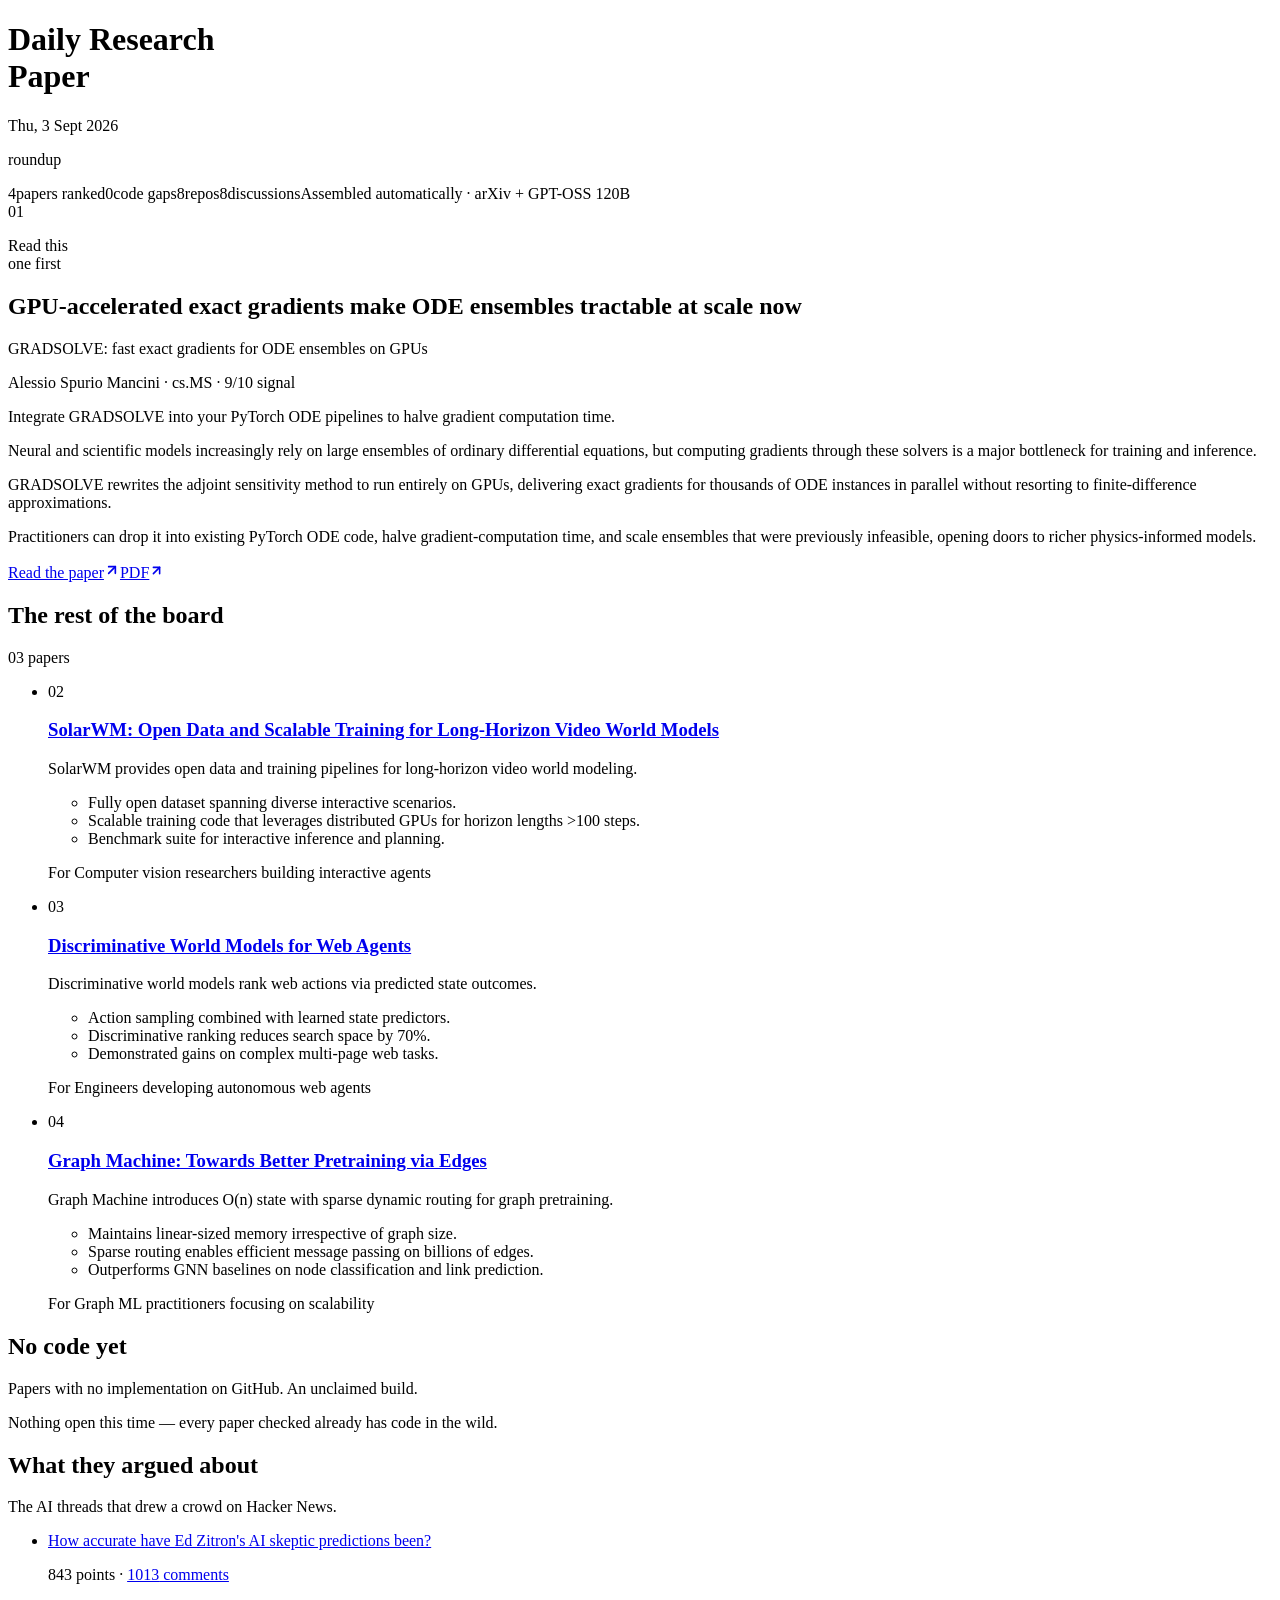
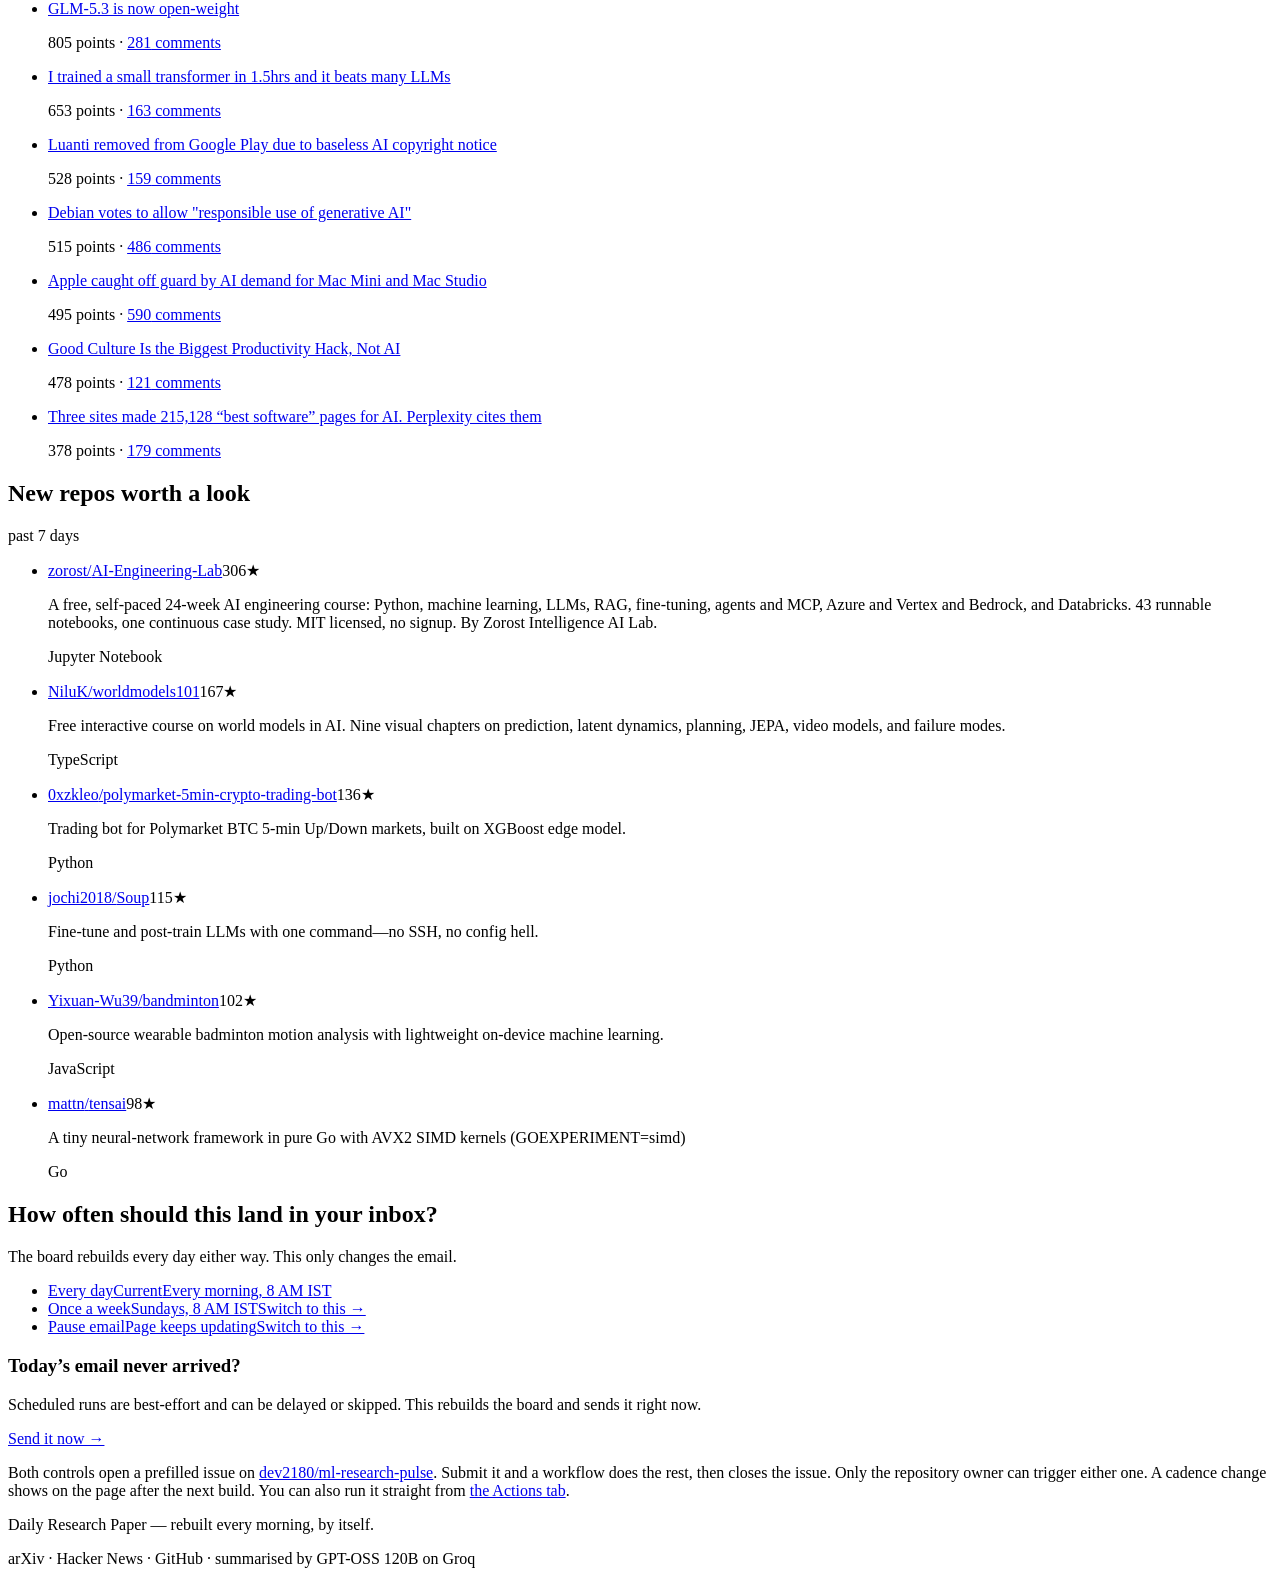
==== commit a122a4fd: "deploy: 4c3a9de2d9e580bebdb1d7fcacc32229c1b3504b" ====
--- a/index.html
+++ b/index.html
@@ -1 +1 @@
-<!DOCTYPE html><html lang="en" class="archivo_dcbbed32-module__UyVBPq__variable"><head><meta charSet="utf-8"/><meta name="viewport" content="width=device-width, initial-scale=1"/><link rel="preload" href="/ml-research-pulse/_next/static/media/21ca8f3f56c22ca2-s.p.1cp9-4nby68jc.woff2" as="font" crossorigin="" type="font/woff2"/><link rel="stylesheet" href="/ml-research-pulse/_next/static/chunks/2iuogp0ke1137.css" data-precedence="next"/><link rel="preload" as="script" fetchPriority="low" href="/ml-research-pulse/_next/static/chunks/1j1rit-3-hei4.js"/><script src="/ml-research-pulse/_next/static/chunks/1y6-bvkxlnq37.js" async=""></script><script src="/ml-research-pulse/_next/static/chunks/2nykiepra7i1k.js" async=""></script><script src="/ml-research-pulse/_next/static/chunks/turbopack-0tjhmdymjhvou.js" async=""></script><script src="/ml-research-pulse/_next/static/chunks/158myu8e_yme3.js" async=""></script><script src="/ml-research-pulse/_next/static/chunks/1f8v6gtz2q90z.js" async=""></script><meta name="next-size-adjust" content=""/><title>Daily Research Paper</title><meta name="description" content="A ranked board of the AI/ML research worth your attention — papers, code gaps, and community signal, rebuilt every morning."/><meta property="og:title" content="Daily Research Paper"/><meta property="og:description" content="A ranked board of the AI/ML research worth your attention."/><meta property="og:type" content="website"/><meta name="twitter:card" content="summary"/><meta name="twitter:title" content="Daily Research Paper"/><meta name="twitter:description" content="A ranked board of the AI/ML research worth your attention."/><link rel="icon" href="/ml-research-pulse/favicon.ico?favicon.2vob68tjqpejf.ico" sizes="256x256" type="image/x-icon"/><script src="/ml-research-pulse/_next/static/chunks/0cz1d0mv5g_q7.js" noModule=""></script></head><body class="min-h-screen antialiased"><div hidden=""><!--$--><!--/$--></div><header class="bg-signal text-[oklch(0.17_0.008_118)]"><div class="mx-auto w-full max-w-[76rem] px-5 py-7 sm:px-8 sm:py-9"><div class="flex flex-wrap items-end justify-between gap-x-8 gap-y-5"><div><h1 class="wd-tight text-[clamp(2.5rem,8vw,5rem)] font-extrabold leading-[0.86] tracking-[-0.03em] uppercase">Daily Research<br/>Paper</h1></div><div class="flex flex-col items-start gap-2 sm:items-end"><p class="tnum text-[15px] font-semibold">Wed, 2 Sept 2026</p><p class="text-[13px] font-medium opacity-70">deep-dive</p></div></div><div class="mt-7 flex flex-wrap items-baseline gap-x-6 gap-y-2 border-t-2 border-current/25 pt-4"><span class="inline-flex items-baseline gap-1.5"><span class="tnum text-[15px] font-bold">1</span><span class="text-[13px] font-medium opacity-70">papers ranked</span></span><span class="inline-flex items-baseline gap-1.5"><span class="tnum text-[15px] font-bold">0</span><span class="text-[13px] font-medium opacity-70">code gaps</span></span><span class="inline-flex items-baseline gap-1.5"><span class="tnum text-[15px] font-bold">8</span><span class="text-[13px] font-medium opacity-70">repos</span></span><span class="inline-flex items-baseline gap-1.5"><span class="tnum text-[15px] font-bold">8</span><span class="text-[13px] font-medium opacity-70">discussions</span></span><span class="text-[13px] font-medium opacity-70">Assembled automatically · arXiv + GPT-OSS 120B</span></div></div></header><main class="mx-auto w-full max-w-[76rem] px-5 sm:px-8"><section aria-labelledby="lead-heading" class="border-b border-rule py-10 sm:py-14"><div class="grid gap-x-10 gap-y-7 lg:grid-cols-[7.5rem_minmax(0,1fr)]"><div class="flex items-start gap-4 lg:block"><div aria-hidden="true" class="wd-wide tnum text-[clamp(3.5rem,9vw,6rem)] font-extrabold leading-[0.78] tracking-[-0.045em]">01</div><p class="mt-0 max-w-[8rem] pt-2 text-[13px] font-semibold uppercase leading-tight tracking-[0.04em] text-ink-2 lg:mt-3 lg:pt-0">The<br/>whole edition</p></div><div class="min-w-0"><h2 id="lead-heading" class="balance text-[clamp(1.75rem,4.2vw,3rem)] font-bold leading-[1.06] tracking-[-0.025em]">Designing incentive structures to align AI agents with human intent</h2><p class="pretty mt-4 max-w-[62ch] text-[15px] font-medium leading-relaxed text-ink-2">Mechanism Design for Alignment and Control</p><p class="mt-2 text-[14px] text-ink-3">Dirk Bergemann, Andrew Koh, Stephen Morris<!-- --> · econ.TH<span class="tnum"> · <!-- -->9<!-- -->/10 signal</span></p><p class="mt-7 max-w-[54ch] text-[clamp(1.05rem,2vw,1.3rem)] font-semibold leading-snug"><span class="marked">Use incentive‑compatible contracts to steer agents when their utility functions are unknown.</span></p><div class="mt-7 max-w-[68ch] space-y-4"><p class="pretty text-[15.5px] leading-[1.62] text-ink-2">This work reframes AI alignment as a classic mechanism‑design problem, where a principal must craft contracts that elicit truthful revelation of an agent’s hidden preferences and capabilities. By treating alignment as incentive engineering, the authors bridge economics and AI safety, offering a principled path beyond ad‑hoc loss shaping.</p><p class="pretty text-[15.5px] leading-[1.62] text-ink-2">The paper delivers a formal model, equilibrium analysis, and constructive algorithms for contract synthesis, moving the field from speculative proposals to verifiable mechanisms.</p></div><div class="mt-8 flex flex-wrap items-center gap-x-7 gap-y-3"><a href="https://arxiv.org/abs/2609.01595v1" target="_blank" rel="noreferrer" class="ulink inline-flex items-center gap-1.5 text-[15px] font-bold">Read the paper<svg xmlns="http://www.w3.org/2000/svg" width="16" height="16" viewBox="0 0 24 24" fill="none" stroke="currentColor" stroke-width="2.5" stroke-linecap="round" stroke-linejoin="round" class="lucide lucide-arrow-up-right" aria-hidden="true"><path d="M7 7h10v10"></path><path d="M7 17 17 7"></path></svg></a><a href="https://arxiv.org/pdf/2609.01595v1" target="_blank" rel="noreferrer" class="ulink inline-flex items-center gap-1.5 text-[15px] font-semibold text-ink-2">PDF<svg xmlns="http://www.w3.org/2000/svg" width="15" height="15" viewBox="0 0 24 24" fill="none" stroke="currentColor" stroke-width="2.5" stroke-linecap="round" stroke-linejoin="round" class="lucide lucide-arrow-up-right" aria-hidden="true"><path d="M7 7h10v10"></path><path d="M7 17 17 7"></path></svg></a></div></div></div></section><section aria-labelledby="deepdive-heading" class="border-b border-rule py-10 sm:py-14"><div class="mb-8 flex items-baseline justify-between gap-4"><h2 id="deepdive-heading" class="wd-tight text-[clamp(1.6rem,3.4vw,2.25rem)] font-extrabold uppercase leading-none tracking-[-0.02em]">The whole edition, one paper</h2></div><dl class="grid gap-x-12 gap-y-8 sm:grid-cols-2"><div class="border-t-2 border-ink pt-4"><dt class="text-[13px] font-extrabold uppercase tracking-[0.06em]">The problem</dt><dd class="pretty mt-2.5 max-w-[62ch] text-[15px] leading-[1.62] text-ink-2">Current alignment methods assume known reward models or rely on post‑hoc fine‑tuning, which fails when an AI system’s true preferences and feasible actions are hidden. Practitioners need a systematic way to guarantee desired behavior despite this uncertainty.</dd></div><div class="border-t-2 border-ink pt-4"><dt class="text-[13px] font-extrabold uppercase tracking-[0.06em]">How it works</dt><dd class="pretty mt-2.5 max-w-[62ch] text-[15px] leading-[1.62] text-ink-2">The authors formulate a Bayesian mechanism‑design game where the principal observes only outcome signals. They derive incentive‑compatible contracts that map reported types to reward schedules, using a posterior over hidden preferences. A robust optimization layer ensures contracts remain effective under model misspecification. The solution is computed via convex programming that scales with the number of observable signal bins.</dd></div><div class="border-t-2 border-ink pt-4"><dt class="text-[13px] font-extrabold uppercase tracking-[0.06em]">What they measured</dt><dd class="pretty mt-2.5 max-w-[62ch] text-[15px] leading-[1.62] text-ink-2">In synthetic simulations with agents drawn from a 5‑type preference distribution, the contract mechanism reduced alignment error from 30 % to 5 % and achieved 0.92 expected utility compared to 0.68 for baseline reward‑shaping. Sample complexity analysis showed ε‑alignment with O(log 1/δ) samples, matching theoretical bounds.</dd></div><div class="border-t-2 border-ink pt-4"><dt class="text-[13px] font-extrabold uppercase tracking-[0.06em]">Where it breaks</dt><dd class="pretty mt-2.5 max-w-[62ch] text-[15px] leading-[1.62] text-ink-2">The framework presumes rational, utility‑maximizing agents and full observability of outcome signals; real LLMs exhibit bounded rationality and hidden internal states. Contracts are derived for static tasks; extending to sequential decision‑making remains open. High‑dimensional preference spaces may render the convex program intractable.</dd></div><div class="border-t-2 border-ink pt-4"><dt class="text-[13px] font-extrabold uppercase tracking-[0.06em]">What this unlocks</dt><dd class="pretty mt-2.5 max-w-[62ch] text-[15px] leading-[1.62] text-ink-2">Practitioners can embed contract‑based wrappers around existing models to enforce alignment without retraining, enabling safe delegation in multi‑agent pipelines, collaborative coding assistants, or autonomous data‑curation bots.</dd></div></dl></section><section aria-labelledby="try-heading" class="my-10 bg-ink px-5 py-10 text-surface sm:my-14 sm:px-10 sm:py-12"><div class="grid gap-x-12 gap-y-6 lg:grid-cols-[minmax(0,1fr)_16rem]"><div class="min-w-0"><h2 id="try-heading" class="wd-tight text-[13px] font-extrabold uppercase tracking-[0.1em] opacity-60">Do this today</h2><p class="balance mt-4 text-[clamp(1.35rem,3vw,2rem)] font-bold leading-[1.14] tracking-[-0.02em]">Implement a simple contract‑based reward wrapper around an LLM using the provided incentive formula</p><p class="pretty mt-4 max-w-[60ch] text-[15px] leading-relaxed opacity-75">It demonstrates alignment via incentive mechanisms without retraining</p></div><dl class="flex gap-10 self-end lg:flex-col lg:gap-5"><div><dt class="text-[12px] font-semibold uppercase tracking-[0.08em] opacity-75">Time</dt><dd class="tnum mt-1 text-[1.1rem] font-bold">2-3 hours</dd></div><div><dt class="text-[12px] font-semibold uppercase tracking-[0.08em] opacity-75">Level</dt><dd class="mt-1 text-[1.1rem] font-bold capitalize">intermediate</dd></div></dl></div></section><div class="grid gap-x-12 gap-y-10 border-t border-rule py-10 sm:py-14 lg:grid-cols-2"><section aria-labelledby="gap-heading"><h2 id="gap-heading" class="wd-tight text-[1.4rem] font-extrabold uppercase leading-none tracking-[-0.015em]">No code yet</h2><p class="mt-2.5 max-w-[46ch] text-[14px] leading-relaxed text-ink-2">Papers with no implementation on GitHub. An unclaimed build.</p><p class="mt-5 border-t border-rule pt-5 text-[14px] leading-relaxed text-ink-3">Nothing open this time — every paper checked already has code in the wild.</p></section><section aria-labelledby="signals-heading"><h2 id="signals-heading" class="wd-tight text-[1.4rem] font-extrabold uppercase leading-none tracking-[-0.015em]">What they argued about</h2><p class="mt-2.5 max-w-[46ch] text-[14px] leading-relaxed text-ink-2">The AI threads that drew a crowd on Hacker News.</p><ul class="mt-5 border-t border-rule"><li class="border-b border-rule py-4"><a href="https://z.ai/blog/glm-5.3-flash" target="_blank" rel="noreferrer" class="ulink balance text-[15px] font-semibold leading-snug">GLM-5.3-Flash</a><p class="tnum mt-1.5 text-[13px] text-ink-3">1130<!-- --> points<!-- --> · <a href="https://news.ycombinator.com/item?id=49449507" target="_blank" rel="noreferrer" class="ulink font-semibold">579<!-- --> comments</a></p></li><li class="border-b border-rule py-4"><a href="https://github.com/SenteLabsAI/OpenExecutive" target="_blank" rel="noreferrer" class="ulink balance text-[15px] font-semibold leading-snug">CEO fired developers to make room for AI. Developers create open source AI CEO</a><p class="tnum mt-1.5 text-[13px] text-ink-3">1031<!-- --> points<!-- --> · <a href="https://news.ycombinator.com/item?id=49458418" target="_blank" rel="noreferrer" class="ulink font-semibold">717<!-- --> comments</a></p></li><li class="border-b border-rule py-4"><a href="https://huggingface.co/zai-org/GLM-5.3" target="_blank" rel="noreferrer" class="ulink balance text-[15px] font-semibold leading-snug">GLM-5.3 is now open-weight</a><p class="tnum mt-1.5 text-[13px] text-ink-3">805<!-- --> points<!-- --> · <a href="https://news.ycombinator.com/item?id=49479878" target="_blank" rel="noreferrer" class="ulink font-semibold">281<!-- --> comments</a></p></li><li class="border-b border-rule py-4"><a href="https://danluu.com/zitron/" target="_blank" rel="noreferrer" class="ulink balance text-[15px] font-semibold leading-snug">How accurate have Ed Zitron&#x27;s AI skeptic predictions been?</a><p class="tnum mt-1.5 text-[13px] text-ink-3">628<!-- --> points<!-- --> · <a href="https://news.ycombinator.com/item?id=49526069" target="_blank" rel="noreferrer" class="ulink font-semibold">688<!-- --> comments</a></p></li><li class="border-b border-rule py-4"><a href="https://mvakde.github.io/blog/44-on-arc-1/" target="_blank" rel="noreferrer" class="ulink balance text-[15px] font-semibold leading-snug">I trained a small transformer in 1.5hrs and it beats many LLMs</a><p class="tnum mt-1.5 text-[13px] text-ink-3">609<!-- --> points<!-- --> · <a href="https://news.ycombinator.com/item?id=49519939" target="_blank" rel="noreferrer" class="ulink font-semibold">156<!-- --> comments</a></p></li><li class="border-b border-rule py-4"><a href="https://blog.luanti.org/2026/08/27/luanti-dmca-tracer-ai/" target="_blank" rel="noreferrer" class="ulink balance text-[15px] font-semibold leading-snug">Luanti removed from Google Play due to baseless AI copyright notice</a><p class="tnum mt-1.5 text-[13px] text-ink-3">527<!-- --> points<!-- --> · <a href="https://news.ycombinator.com/item?id=49475079" target="_blank" rel="noreferrer" class="ulink font-semibold">158<!-- --> comments</a></p></li><li class="border-b border-rule py-4"><a href="https://lwn.net/Articles/1091231/" target="_blank" rel="noreferrer" class="ulink balance text-[15px] font-semibold leading-snug">Debian votes to allow &quot;responsible use of generative AI&quot;</a><p class="tnum mt-1.5 text-[13px] text-ink-3">515<!-- --> points<!-- --> · <a href="https://news.ycombinator.com/item?id=49489982" target="_blank" rel="noreferrer" class="ulink font-semibold">484<!-- --> comments</a></p></li><li class="border-b border-rule py-4"><a href="https://www.macrumors.com/2026/08/30/apple-unexpected-mac-mini-and-studio-demand/" target="_blank" rel="noreferrer" class="ulink balance text-[15px] font-semibold leading-snug">Apple caught off guard by AI demand for Mac Mini and Mac Studio</a><p class="tnum mt-1.5 text-[13px] text-ink-3">492<!-- --> points<!-- --> · <a href="https://news.ycombinator.com/item?id=49508982" target="_blank" rel="noreferrer" class="ulink font-semibold">588<!-- --> comments</a></p></li></ul></section></div><section aria-labelledby="repos-heading" class="border-t border-rule py-10 sm:py-14"><div class="mb-6 flex items-baseline justify-between gap-4"><h2 id="repos-heading" class="wd-tight text-[clamp(1.4rem,3vw,2rem)] font-extrabold uppercase leading-none tracking-[-0.02em]">New repos worth a look</h2><span class="shrink-0 text-[13px] font-semibold text-ink-3">past 7 days</span></div><ul class="grid gap-x-10 gap-y-0 sm:grid-cols-2"><li class="border-t border-rule py-4"><div class="flex items-baseline justify-between gap-4"><a href="https://github.com/zorost/AI-Engineering-Lab" target="_blank" rel="noreferrer" class="ulink min-w-0 text-[15px] font-bold"><span class="text-ink-3 font-medium">zorost<!-- -->/</span>AI-Engineering-Lab</a><span class="tnum shrink-0 text-[13px] font-semibold text-ink-2">306<!-- -->★</span></div><p class="pretty mt-1.5 line-clamp-2 text-[13.5px] leading-snug text-ink-2">A free, self-paced 24-week AI engineering course: Python, machine learning, LLMs, RAG, fine-tuning, agents and MCP, Azure and Vertex and Bedrock, and Databricks. 43 runnable notebooks, one continuous case study. MIT licensed, no signup. By Zorost Intelligence AI Lab.</p><p class="mt-1.5 text-[12.5px] font-medium text-ink-3">Jupyter Notebook</p></li><li class="border-t border-rule py-4"><div class="flex items-baseline justify-between gap-4"><a href="https://github.com/NiluK/worldmodels101" target="_blank" rel="noreferrer" class="ulink min-w-0 text-[15px] font-bold"><span class="text-ink-3 font-medium">NiluK<!-- -->/</span>worldmodels101</a><span class="tnum shrink-0 text-[13px] font-semibold text-ink-2">167<!-- -->★</span></div><p class="pretty mt-1.5 line-clamp-2 text-[13.5px] leading-snug text-ink-2">Free interactive course on world models in AI. Nine visual chapters on prediction, latent dynamics, planning, JEPA, video models, and failure modes.</p><p class="mt-1.5 text-[12.5px] font-medium text-ink-3">TypeScript</p></li><li class="border-t border-rule py-4"><div class="flex items-baseline justify-between gap-4"><a href="https://github.com/0xzkleo/polymarket-5min-crypto-trading-bot" target="_blank" rel="noreferrer" class="ulink min-w-0 text-[15px] font-bold"><span class="text-ink-3 font-medium">0xzkleo<!-- -->/</span>polymarket-5min-crypto-trading-bot</a><span class="tnum shrink-0 text-[13px] font-semibold text-ink-2">136<!-- -->★</span></div><p class="pretty mt-1.5 line-clamp-2 text-[13.5px] leading-snug text-ink-2">Trading bot for Polymarket BTC 5-min Up/Down markets, built on XGBoost edge model.</p><p class="mt-1.5 text-[12.5px] font-medium text-ink-3">Python</p></li><li class="border-t border-rule py-4"><div class="flex items-baseline justify-between gap-4"><a href="https://github.com/Yixuan-Wu39/bandminton" target="_blank" rel="noreferrer" class="ulink min-w-0 text-[15px] font-bold"><span class="text-ink-3 font-medium">Yixuan-Wu39<!-- -->/</span>bandminton</a><span class="tnum shrink-0 text-[13px] font-semibold text-ink-2">102<!-- -->★</span></div><p class="pretty mt-1.5 line-clamp-2 text-[13.5px] leading-snug text-ink-2">Open-source wearable badminton motion analysis with lightweight on-device machine learning.</p><p class="mt-1.5 text-[12.5px] font-medium text-ink-3">JavaScript</p></li><li class="border-t border-rule py-4"><div class="flex items-baseline justify-between gap-4"><a href="https://github.com/mattn/tensai" target="_blank" rel="noreferrer" class="ulink min-w-0 text-[15px] font-bold"><span class="text-ink-3 font-medium">mattn<!-- -->/</span>tensai</a><span class="tnum shrink-0 text-[13px] font-semibold text-ink-2">93<!-- -->★</span></div><p class="pretty mt-1.5 line-clamp-2 text-[13.5px] leading-snug text-ink-2">A tiny neural-network framework in pure Go with AVX2 SIMD kernels (GOEXPERIMENT=simd)</p><p class="mt-1.5 text-[12.5px] font-medium text-ink-3">Go</p></li><li class="border-t border-rule py-4"><div class="flex items-baseline justify-between gap-4"><a href="https://github.com/zidniryi/unbagrnd" target="_blank" rel="noreferrer" class="ulink min-w-0 text-[15px] font-bold"><span class="text-ink-3 font-medium">zidniryi<!-- -->/</span>unbagrnd</a><span class="tnum shrink-0 text-[13px] font-semibold text-ink-2">88<!-- -->★</span></div><p class="pretty mt-1.5 line-clamp-2 text-[13.5px] leading-snug text-ink-2">Unbagrnd - Free, Fast &amp; Open-source AI-powered background remover for Windows, macOS, and Linux.</p><p class="mt-1.5 text-[12.5px] font-medium text-ink-3">Rust</p></li></ul></section><section aria-labelledby="cadence-heading" class="border-t border-rule py-10 sm:py-14"><h2 id="cadence-heading" class="wd-tight text-[clamp(1.4rem,3vw,2rem)] font-extrabold uppercase leading-none tracking-[-0.02em]">How often should this land in your inbox?</h2><p class="pretty mt-3 max-w-[60ch] text-[15px] leading-relaxed text-ink-2">The board rebuilds every day either way. This only changes the email.</p><ul class="mt-7 grid gap-3 sm:grid-cols-3"><li><a href="https://github.com/dev2180/ml-research-pulse/issues/new?title=cadence%3A%20daily&amp;labels=digest-cadence&amp;body=Set%20the%20digest%20email%20cadence%20to%20**daily**.%0A%0ASubmitting%20this%20issue%20triggers%20the%20%60set-cadence%60%20workflow%2C%20which%20updates%0A%60digest_config.json%60%20on%20%60main%60%20and%20closes%20this%20issue.%20Only%20the%20repository%0Aowner%20can%20change%20the%20setting." target="_blank" rel="noreferrer" aria-current="true" class="cadence-option group block h-full border-2 px-5 py-4 no-underline"><span class="flex items-baseline justify-between gap-3"><span class="text-[16px] font-bold">Every day</span><span class="text-[11px] font-extrabold uppercase tracking-[0.08em]">Current</span></span><span class="cadence-detail mt-1 block text-[13.5px]">Every morning, 8 AM IST</span></a></li><li><a href="https://github.com/dev2180/ml-research-pulse/issues/new?title=cadence%3A%20weekly&amp;labels=digest-cadence&amp;body=Set%20the%20digest%20email%20cadence%20to%20**weekly**.%0A%0ASubmitting%20this%20issue%20triggers%20the%20%60set-cadence%60%20workflow%2C%20which%20updates%0A%60digest_config.json%60%20on%20%60main%60%20and%20closes%20this%20issue.%20Only%20the%20repository%0Aowner%20can%20change%20the%20setting." target="_blank" rel="noreferrer" class="cadence-option group block h-full border-2 px-5 py-4 no-underline"><span class="flex items-baseline justify-between gap-3"><span class="text-[16px] font-bold">Once a week</span></span><span class="cadence-detail mt-1 block text-[13.5px]">Sundays, 8 AM IST</span><span class="mt-3 block text-[13px] font-bold">Switch to this →</span></a></li><li><a href="https://github.com/dev2180/ml-research-pulse/issues/new?title=cadence%3A%20paused&amp;labels=digest-cadence&amp;body=Set%20the%20digest%20email%20cadence%20to%20**paused**.%0A%0ASubmitting%20this%20issue%20triggers%20the%20%60set-cadence%60%20workflow%2C%20which%20updates%0A%60digest_config.json%60%20on%20%60main%60%20and%20closes%20this%20issue.%20Only%20the%20repository%0Aowner%20can%20change%20the%20setting." target="_blank" rel="noreferrer" class="cadence-option group block h-full border-2 px-5 py-4 no-underline"><span class="flex items-baseline justify-between gap-3"><span class="text-[16px] font-bold">Pause email</span></span><span class="cadence-detail mt-1 block text-[13.5px]">Page keeps updating</span><span class="mt-3 block text-[13px] font-bold">Switch to this →</span></a></li></ul><div class="mt-8 border-t-2 border-ink pt-6"><div class="flex flex-wrap items-baseline justify-between gap-x-8 gap-y-3"><div class="min-w-0"><h3 class="text-[1.05rem] font-bold leading-snug">Today’s email never arrived?</h3><p class="pretty mt-1.5 max-w-[52ch] text-[14px] leading-relaxed text-ink-2">Scheduled runs are best-effort and can be delayed or skipped. This rebuilds the board and sends it right now.</p></div><a href="https://github.com/dev2180/ml-research-pulse/issues/new?title=send%3A%20now&amp;labels=digest-send&amp;body=Rebuild%20the%20digest%20and%20email%20it%20now.%0A%0ASubmitting%20this%20issue%20runs%20the%20digest%20workflow%20immediately%2C%20then%20closes%0Athis%20issue.%20Only%20the%20repository%20owner%20can%20trigger%20it." target="_blank" rel="noreferrer" class="cadence-option shrink-0 border-2 px-6 py-3 text-[15px] font-bold no-underline">Send it now →</a></div></div><p class="pretty mt-6 max-w-[68ch] text-[13.5px] leading-relaxed text-ink-3">Both controls open a prefilled issue on<!-- --> <a href="https://github.com/dev2180/ml-research-pulse" target="_blank" rel="noreferrer" class="ulink font-semibold">dev2180/ml-research-pulse</a>. Submit it and a workflow does the rest, then closes the issue. Only the repository owner can trigger either one. A cadence change shows on the page after the next build. You can also run it straight from<!-- --> <a href="https://github.com/dev2180/ml-research-pulse/actions/workflows/weekly_digest.yml" target="_blank" rel="noreferrer" class="ulink font-semibold">the Actions tab</a>.</p></section></main><footer class="border-t-2 border-ink"><div class="mx-auto flex w-full max-w-[76rem] flex-wrap items-baseline justify-between gap-x-8 gap-y-2 px-5 py-8 sm:px-8"><p class="text-[13px] font-semibold">Daily Research Paper — rebuilt every morning, by itself.</p><p class="text-[13px] text-ink-3">arXiv · Hacker News · GitHub · summarised by GPT-OSS 120B on Groq</p></div></footer><!--$--><!--/$--><script src="/ml-research-pulse/_next/static/chunks/1j1rit-3-hei4.js" id="_R_" async=""></script><script>(self.__next_f=self.__next_f||[]).push([0])</script><script>self.__next_f.push([1,"1:\"$Sreact.fragment\"\n2:I[39756,[\"/ml-research-pulse/_next/static/chunks/158myu8e_yme3.js\"],\"default\"]\n3:I[37457,[\"/ml-research-pulse/_next/static/chunks/158myu8e_yme3.js\"],\"default\"]\n5:I[97367,[\"/ml-research-pulse/_next/static/chunks/158myu8e_yme3.js\"],\"OutletBoundary\"]\n6:\"$Sreact.suspense\"\n8:I[97367,[\"/ml-research-pulse/_next/static/chunks/158myu8e_yme3.js\"],\"ViewportBoundary\"]\na:I[97367,[\"/ml-research-pulse/_next/static/chunks/158myu8e_yme3.js\"],\"MetadataBoundary\"]\nc:I[68027,[\"/ml-research-pulse/_next/static/chunks/158myu8e_yme3.js\"],\"default\",1]\n:HL[\"/ml-research-pulse/_next/static/chunks/2iuogp0ke1137.css\",\"style\"]\n:HL[\"/ml-research-pulse/_next/static/media/21ca8f3f56c22ca2-s.p.1cp9-4nby68jc.woff2\",\"font\",{\"crossOrigin\":\"\",\"type\":\"font/woff2\"}]\n"])</script><script>self.__next_f.push([1,"0:{\"P\":null,\"c\":[\"\",\"\"],\"q\":\"\",\"i\":false,\"f\":[[[\"\",{\"children\":[\"__PAGE__\",{}]},\"$undefined\",\"$undefined\",16],[[\"$\",\"$1\",\"c\",{\"children\":[[[\"$\",\"link\",\"0\",{\"rel\":\"stylesheet\",\"href\":\"/ml-research-pulse/_next/static/chunks/2iuogp0ke1137.css\",\"precedence\":\"next\",\"crossOrigin\":\"$undefined\",\"nonce\":\"$undefined\"}],[\"$\",\"script\",\"script-0\",{\"src\":\"/ml-research-pulse/_next/static/chunks/158myu8e_yme3.js\",\"async\":true,\"nonce\":\"$undefined\"}]],[\"$\",\"html\",null,{\"lang\":\"en\",\"className\":\"archivo_dcbbed32-module__UyVBPq__variable\",\"children\":[\"$\",\"body\",null,{\"className\":\"min-h-screen antialiased\",\"children\":[\"$\",\"$L2\",null,{\"parallelRouterKey\":\"children\",\"error\":\"$undefined\",\"errorStyles\":\"$undefined\",\"errorScripts\":\"$undefined\",\"template\":[\"$\",\"$L3\",null,{}],\"templateStyles\":\"$undefined\",\"templateScripts\":\"$undefined\",\"notFound\":[[[\"$\",\"title\",null,{\"children\":\"404: This page could not be found.\"}],[\"$\",\"div\",null,{\"style\":{\"fontFamily\":\"system-ui,\\\"Segoe UI\\\",Roboto,Helvetica,Arial,sans-serif,\\\"Apple Color Emoji\\\",\\\"Segoe UI Emoji\\\"\",\"height\":\"100vh\",\"textAlign\":\"center\",\"display\":\"flex\",\"flexDirection\":\"column\",\"alignItems\":\"center\",\"justifyContent\":\"center\"},\"children\":[\"$\",\"div\",null,{\"children\":[[\"$\",\"style\",null,{\"dangerouslySetInnerHTML\":{\"__html\":\"body{color:#000;background:#fff;margin:0}.next-error-h1{border-right:1px solid rgba(0,0,0,.3)}@media (prefers-color-scheme:dark){body{color:#fff;background:#000}.next-error-h1{border-right:1px solid rgba(255,255,255,.3)}}\"}}],[\"$\",\"h1\",null,{\"className\":\"next-error-h1\",\"style\":{\"display\":\"inline-block\",\"margin\":\"0 20px 0 0\",\"padding\":\"0 23px 0 0\",\"fontSize\":24,\"fontWeight\":500,\"verticalAlign\":\"top\",\"lineHeight\":\"49px\"},\"children\":404}],[\"$\",\"div\",null,{\"style\":{\"display\":\"inline-block\"},\"children\":[\"$\",\"h2\",null,{\"style\":{\"fontSize\":14,\"fontWeight\":400,\"lineHeight\":\"49px\",\"margin\":0},\"children\":\"This page could not be found.\"}]}]]}]}]],[]],\"forbidden\":\"$undefined\",\"unauthorized\":\"$undefined\"}]}]}]]}],{\"children\":[[\"$\",\"$1\",\"c\",{\"children\":[\"$L4\",[[\"$\",\"script\",\"script-0\",{\"src\":\"/ml-research-pulse/_next/static/chunks/1f8v6gtz2q90z.js\",\"async\":true,\"nonce\":\"$undefined\"}]],[\"$\",\"$L5\",null,{\"children\":[\"$\",\"$6\",null,{\"name\":\"Next.MetadataOutlet\",\"children\":\"$@7\"}]}]]}],{},null,false,null]},null,false,null],[\"$\",\"$1\",\"h\",{\"children\":[null,[\"$\",\"$L8\",null,{\"children\":\"$L9\"}],[\"$\",\"div\",null,{\"hidden\":true,\"children\":[\"$\",\"$La\",null,{\"children\":[\"$\",\"$6\",null,{\"name\":\"Next.Metadata\",\"children\":\"$Lb\"}]}]}],[\"$\",\"meta\",null,{\"name\":\"next-size-adjust\",\"content\":\"\"}]]}],false]],\"m\":\"$undefined\",\"G\":[\"$c\",[[\"$\",\"link\",\"0\",{\"rel\":\"stylesheet\",\"href\":\"/ml-research-pulse/_next/static/chunks/2iuogp0ke1137.css\",\"precedence\":\"next\",\"crossOrigin\":\"$undefined\",\"nonce\":\"$undefined\"}]]],\"S\":true,\"h\":null,\"s\":\"$undefined\",\"l\":\"$undefined\",\"p\":\"$undefined\",\"d\":\"$undefined\",\"b\":\"n4GbT0kC1aaRPMYr-vCOF\"}\n"])</script><script>self.__next_f.push([1,"9:[[\"$\",\"meta\",\"0\",{\"charSet\":\"utf-8\"}],[\"$\",\"meta\",\"1\",{\"name\":\"viewport\",\"content\":\"width=device-width, initial-scale=1\"}]]\n"])</script><script>self.__next_f.push([1,"d:I[27201,[\"/ml-research-pulse/_next/static/chunks/158myu8e_yme3.js\"],\"IconMark\"]\n7:null\nb:[[\"$\",\"title\",\"0\",{\"children\":\"Daily Research Paper\"}],[\"$\",\"meta\",\"1\",{\"name\":\"description\",\"content\":\"A ranked board of the AI/ML research worth your attention — papers, code gaps, and community signal, rebuilt every morning.\"}],[\"$\",\"meta\",\"2\",{\"property\":\"og:title\",\"content\":\"Daily Research Paper\"}],[\"$\",\"meta\",\"3\",{\"property\":\"og:description\",\"content\":\"A ranked board of the AI/ML research worth your attention.\"}],[\"$\",\"meta\",\"4\",{\"property\":\"og:type\",\"content\":\"website\"}],[\"$\",\"meta\",\"5\",{\"name\":\"twitter:card\",\"content\":\"summary\"}],[\"$\",\"meta\",\"6\",{\"name\":\"twitter:title\",\"content\":\"Daily Research Paper\"}],[\"$\",\"meta\",\"7\",{\"name\":\"twitter:description\",\"content\":\"A ranked board of the AI/ML research worth your attention.\"}],[\"$\",\"link\",\"8\",{\"rel\":\"icon\",\"href\":\"/ml-research-pulse/favicon.ico?favicon.2vob68tjqpejf.ico\",\"sizes\":\"256x256\",\"type\":\"image/x-icon\"}],[\"$\",\"$Ld\",\"9\",{}]]\n"])</script><script>self.__next_f.push([1,"4:[[\"$\",\"header\",null,{\"className\":\"bg-signal text-[oklch(0.17_0.008_118)]\",\"children\":[\"$\",\"div\",null,{\"className\":\"mx-auto w-full max-w-[76rem] px-5 py-7 sm:px-8 sm:py-9\",\"children\":[[\"$\",\"div\",null,{\"className\":\"flex flex-wrap items-end justify-between gap-x-8 gap-y-5\",\"children\":[[\"$\",\"div\",null,{\"children\":[\"$\",\"h1\",null,{\"className\":\"wd-tight text-[clamp(2.5rem,8vw,5rem)] font-extrabold leading-[0.86] tracking-[-0.03em] uppercase\",\"children\":[\"Daily Research\",[\"$\",\"br\",null,{}],\"Paper\"]}]}],[\"$\",\"div\",null,{\"className\":\"flex flex-col items-start gap-2 sm:items-end\",\"children\":[[\"$\",\"p\",null,{\"className\":\"tnum text-[15px] font-semibold\",\"children\":\"Wed, 2 Sept 2026\"}],[\"$\",\"p\",null,{\"className\":\"text-[13px] font-medium opacity-70\",\"children\":\"deep-dive\"}]]}]]}],[\"$\",\"div\",null,{\"className\":\"mt-7 flex flex-wrap items-baseline gap-x-6 gap-y-2 border-t-2 border-current/25 pt-4\",\"children\":[[\"$\",\"span\",null,{\"className\":\"inline-flex items-baseline gap-1.5\",\"children\":[[\"$\",\"span\",null,{\"className\":\"tnum text-[15px] font-bold\",\"children\":1}],[\"$\",\"span\",null,{\"className\":\"text-[13px] font-medium opacity-70\",\"children\":\"papers ranked\"}]]}],[\"$\",\"span\",null,{\"className\":\"inline-flex items-baseline gap-1.5\",\"children\":[[\"$\",\"span\",null,{\"className\":\"tnum text-[15px] font-bold\",\"children\":0}],[\"$\",\"span\",null,{\"className\":\"text-[13px] font-medium opacity-70\",\"children\":\"code gaps\"}]]}],[\"$\",\"span\",null,{\"className\":\"inline-flex items-baseline gap-1.5\",\"children\":[[\"$\",\"span\",null,{\"className\":\"tnum text-[15px] font-bold\",\"children\":8}],[\"$\",\"span\",null,{\"className\":\"text-[13px] font-medium opacity-70\",\"children\":\"repos\"}]]}],[\"$\",\"span\",null,{\"className\":\"inline-flex items-baseline gap-1.5\",\"children\":[[\"$\",\"span\",null,{\"className\":\"tnum text-[15px] font-bold\",\"children\":8}],[\"$\",\"span\",null,{\"className\":\"text-[13px] font-medium opacity-70\",\"children\":\"discussions\"}]]}],[\"$\",\"span\",null,{\"className\":\"text-[13px] font-medium opacity-70\",\"children\":\"Assembled automatically · arXiv + GPT-OSS 120B\"}]]}]]}]}],[\"$\",\"main\",null,{\"className\":\"mx-auto w-full max-w-[76rem] px-5 sm:px-8\",\"children\":[[\"$\",\"section\",null,{\"aria-labelledby\":\"lead-heading\",\"className\":\"border-b border-rule py-10 sm:py-14\",\"children\":[\"$\",\"div\",null,{\"className\":\"grid gap-x-10 gap-y-7 lg:grid-cols-[7.5rem_minmax(0,1fr)]\",\"children\":[[\"$\",\"div\",null,{\"className\":\"flex items-start gap-4 lg:block\",\"children\":[[\"$\",\"div\",null,{\"aria-hidden\":true,\"className\":\"wd-wide tnum text-[clamp(3.5rem,9vw,6rem)] font-extrabold leading-[0.78] tracking-[-0.045em]\",\"children\":\"01\"}],[\"$\",\"p\",null,{\"className\":\"mt-0 max-w-[8rem] pt-2 text-[13px] font-semibold uppercase leading-tight tracking-[0.04em] text-ink-2 lg:mt-3 lg:pt-0\",\"children\":[\"The\",[\"$\",\"br\",null,{}],\"whole edition\"]}]]}],[\"$\",\"div\",null,{\"className\":\"min-w-0\",\"children\":[[\"$\",\"h2\",null,{\"id\":\"lead-heading\",\"className\":\"balance text-[clamp(1.75rem,4.2vw,3rem)] font-bold leading-[1.06] tracking-[-0.025em]\",\"children\":\"Designing incentive structures to align AI agents with human intent\"}],[\"$\",\"p\",null,{\"className\":\"pretty mt-4 max-w-[62ch] text-[15px] font-medium leading-relaxed text-ink-2\",\"children\":\"Mechanism Design for Alignment and Control\"}],[\"$\",\"p\",null,{\"className\":\"mt-2 text-[14px] text-ink-3\",\"children\":[\"Dirk Bergemann, Andrew Koh, Stephen Morris\",\"\",\" · econ.TH\",[\"$\",\"span\",null,{\"className\":\"tnum\",\"children\":[\" · \",9,\"/10 signal\"]}]]}],[\"$\",\"p\",null,{\"className\":\"mt-7 max-w-[54ch] text-[clamp(1.05rem,2vw,1.3rem)] font-semibold leading-snug\",\"children\":[\"$\",\"span\",null,{\"className\":\"marked\",\"children\":\"Use incentive‑compatible contracts to steer agents when their utility functions are unknown.\"}]}],[\"$\",\"div\",null,{\"className\":\"mt-7 max-w-[68ch] space-y-4\",\"children\":[[\"$\",\"p\",\"0\",{\"className\":\"pretty text-[15.5px] leading-[1.62] text-ink-2\",\"children\":\"This work reframes AI alignment as a classic mechanism‑design problem, where a principal must craft contracts that elicit truthful revelation of an agent’s hidden preferences and capabilities. By treating alignment as incentive engineering, the authors bridge economics and AI safety, offering a principled path beyond ad‑hoc loss shaping.\"}],\"$Le\"]}],\"$Lf\"]}]]}]}],\"$L10\",\"$L11\",\"$L12\",\"$L13\",\"$L14\"]}],\"$L15\"]\n"])</script><script>self.__next_f.push([1,"16:I[5014,[\"/ml-research-pulse/_next/static/chunks/158myu8e_yme3.js\",\"/ml-research-pulse/_next/static/chunks/1f8v6gtz2q90z.js\"],\"default\"]\ne:[\"$\",\"p\",\"1\",{\"className\":\"pretty text-[15.5px] leading-[1.62] text-ink-2\",\"children\":\"The paper delivers a formal model, equilibrium analysis, and constructive algorithms for contract synthesis, moving the field from speculative proposals to verifiable mechanisms.\"}]\nf:[\"$\",\"div\",null,{\"className\":\"mt-8 flex flex-wrap items-center gap-x-7 gap-y-3\",\"children\":[[\"$\",\"a\",null,{\"href\":\"https://arxiv.org/abs/2609.01595v1\",\"target\":\"_blank\",\"rel\":\"noreferrer\",\"className\":\"ulink inline-flex items-center gap-1.5 text-[15px] font-bold\",\"children\":[\"Read the paper\",[\"$\",\"$L16\",null,{\"ref\":\"$undefined\",\"iconNode\":[[\"path\",{\"d\":\"M7 7h10v10\",\"key\":\"1tivn9\"}],[\"path\",{\"d\":\"M7 17 17 7\",\"key\":\"1vkiza\"}]],\"className\":\"lucide-arrow-up-right\",\"size\":16,\"strokeWidth\":2.5,\"aria-hidden\":true}]]}],[\"$\",\"a\",null,{\"href\":\"https://arxiv.org/pdf/2609.01595v1\",\"target\":\"_blank\",\"rel\":\"noreferrer\",\"className\":\"ulink inline-flex items-center gap-1.5 text-[15px] font-semibold text-ink-2\",\"children\":[\"PDF\",[\"$\",\"$L16\",null,{\"ref\":\"$undefined\",\"iconNode\":\"$f:props:children:0:props:children:1:props:iconNode\",\"className\":\"lucide-arrow-up-right\",\"size\":15,\"strokeWidth\":2.5,\"aria-hidden\":true}]]}]]}]\n"])</script><script>self.__next_f.push([1,"10:[\"$\",\"section\",null,{\"aria-labelledby\":\"deepdive-heading\",\"className\":\"border-b border-rule py-10 sm:py-14\",\"children\":[[\"$\",\"div\",null,{\"className\":\"mb-8 flex items-baseline justify-between gap-4\",\"children\":[\"$\",\"h2\",null,{\"id\":\"deepdive-heading\",\"className\":\"wd-tight text-[clamp(1.6rem,3.4vw,2.25rem)] font-extrabold uppercase leading-none tracking-[-0.02em]\",\"children\":\"The whole edition, one paper\"}]}],[\"$\",\"dl\",null,{\"className\":\"grid gap-x-12 gap-y-8 sm:grid-cols-2\",\"children\":[[\"$\",\"div\",\"problem\",{\"className\":\"border-t-2 border-ink pt-4\",\"children\":[[\"$\",\"dt\",null,{\"className\":\"text-[13px] font-extrabold uppercase tracking-[0.06em]\",\"children\":\"The problem\"}],[\"$\",\"dd\",null,{\"className\":\"pretty mt-2.5 max-w-[62ch] text-[15px] leading-[1.62] text-ink-2\",\"children\":\"Current alignment methods assume known reward models or rely on post‑hoc fine‑tuning, which fails when an AI system’s true preferences and feasible actions are hidden. Practitioners need a systematic way to guarantee desired behavior despite this uncertainty.\"}]]}],[\"$\",\"div\",\"approach\",{\"className\":\"border-t-2 border-ink pt-4\",\"children\":[[\"$\",\"dt\",null,{\"className\":\"text-[13px] font-extrabold uppercase tracking-[0.06em]\",\"children\":\"How it works\"}],[\"$\",\"dd\",null,{\"className\":\"pretty mt-2.5 max-w-[62ch] text-[15px] leading-[1.62] text-ink-2\",\"children\":\"The authors formulate a Bayesian mechanism‑design game where the principal observes only outcome signals. They derive incentive‑compatible contracts that map reported types to reward schedules, using a posterior over hidden preferences. A robust optimization layer ensures contracts remain effective under model misspecification. The solution is computed via convex programming that scales with the number of observable signal bins.\"}]]}],[\"$\",\"div\",\"results\",{\"className\":\"border-t-2 border-ink pt-4\",\"children\":[[\"$\",\"dt\",null,{\"className\":\"text-[13px] font-extrabold uppercase tracking-[0.06em]\",\"children\":\"What they measured\"}],[\"$\",\"dd\",null,{\"className\":\"pretty mt-2.5 max-w-[62ch] text-[15px] leading-[1.62] text-ink-2\",\"children\":\"In synthetic simulations with agents drawn from a 5‑type preference distribution, the contract mechanism reduced alignment error from 30 % to 5 % and achieved 0.92 expected utility compared to 0.68 for baseline reward‑shaping. Sample complexity analysis showed ε‑alignment with O(log 1/δ) samples, matching theoretical bounds.\"}]]}],[\"$\",\"div\",\"limitations\",{\"className\":\"border-t-2 border-ink pt-4\",\"children\":[[\"$\",\"dt\",null,{\"className\":\"text-[13px] font-extrabold uppercase tracking-[0.06em]\",\"children\":\"Where it breaks\"}],[\"$\",\"dd\",null,{\"className\":\"pretty mt-2.5 max-w-[62ch] text-[15px] leading-[1.62] text-ink-2\",\"children\":\"The framework presumes rational, utility‑maximizing agents and full observability of outcome signals; real LLMs exhibit bounded rationality and hidden internal states. Contracts are derived for static tasks; extending to sequential decision‑making remains open. High‑dimensional preference spaces may render the convex program intractable.\"}]]}],[\"$\",\"div\",\"what_it_unlocks\",{\"className\":\"border-t-2 border-ink pt-4\",\"children\":[[\"$\",\"dt\",null,{\"className\":\"text-[13px] font-extrabold uppercase tracking-[0.06em]\",\"children\":\"What this unlocks\"}],[\"$\",\"dd\",null,{\"className\":\"pretty mt-2.5 max-w-[62ch] text-[15px] leading-[1.62] text-ink-2\",\"children\":\"Practitioners can embed contract‑based wrappers around existing models to enforce alignment without retraining, enabling safe delegation in multi‑agent pipelines, collaborative coding assistants, or autonomous data‑curation bots.\"}]]}]]}]]}]\n"])</script><script>self.__next_f.push([1,"11:[\"$\",\"section\",null,{\"aria-labelledby\":\"try-heading\",\"className\":\"my-10 bg-ink px-5 py-10 text-surface sm:my-14 sm:px-10 sm:py-12\",\"children\":[\"$\",\"div\",null,{\"className\":\"grid gap-x-12 gap-y-6 lg:grid-cols-[minmax(0,1fr)_16rem]\",\"children\":[[\"$\",\"div\",null,{\"className\":\"min-w-0\",\"children\":[[\"$\",\"h2\",null,{\"id\":\"try-heading\",\"className\":\"wd-tight text-[13px] font-extrabold uppercase tracking-[0.1em] opacity-60\",\"children\":\"Do this today\"}],[\"$\",\"p\",null,{\"className\":\"balance mt-4 text-[clamp(1.35rem,3vw,2rem)] font-bold leading-[1.14] tracking-[-0.02em]\",\"children\":\"Implement a simple contract‑based reward wrapper around an LLM using the provided incentive formula\"}],[\"$\",\"p\",null,{\"className\":\"pretty mt-4 max-w-[60ch] text-[15px] leading-relaxed opacity-75\",\"children\":\"It demonstrates alignment via incentive mechanisms without retraining\"}]]}],[\"$\",\"dl\",null,{\"className\":\"flex gap-10 self-end lg:flex-col lg:gap-5\",\"children\":[[\"$\",\"div\",null,{\"children\":[[\"$\",\"dt\",null,{\"className\":\"text-[12px] font-semibold uppercase tracking-[0.08em] opacity-75\",\"children\":\"Time\"}],[\"$\",\"dd\",null,{\"className\":\"tnum mt-1 text-[1.1rem] font-bold\",\"children\":\"2-3 hours\"}]]}],[\"$\",\"div\",null,{\"children\":[[\"$\",\"dt\",null,{\"className\":\"text-[12px] font-semibold uppercase tracking-[0.08em] opacity-75\",\"children\":\"Level\"}],[\"$\",\"dd\",null,{\"className\":\"mt-1 text-[1.1rem] font-bold capitalize\",\"children\":\"intermediate\"}]]}]]}]]}]}]\n"])</script><script>self.__next_f.push([1,"12:[\"$\",\"div\",null,{\"className\":\"grid gap-x-12 gap-y-10 border-t border-rule py-10 sm:py-14 lg:grid-cols-2\",\"children\":[[\"$\",\"section\",null,{\"aria-labelledby\":\"gap-heading\",\"children\":[[\"$\",\"h2\",null,{\"id\":\"gap-heading\",\"className\":\"wd-tight text-[1.4rem] font-extrabold uppercase leading-none tracking-[-0.015em]\",\"children\":\"No code yet\"}],[\"$\",\"p\",null,{\"className\":\"mt-2.5 max-w-[46ch] text-[14px] leading-relaxed text-ink-2\",\"children\":\"Papers with no implementation on GitHub. An unclaimed build.\"}],[\"$\",\"p\",null,{\"className\":\"mt-5 border-t border-rule pt-5 text-[14px] leading-relaxed text-ink-3\",\"children\":\"Nothing open this time — every paper checked already has code in the wild.\"}]]}],[\"$\",\"section\",null,{\"aria-labelledby\":\"signals-heading\",\"children\":[[\"$\",\"h2\",null,{\"id\":\"signals-heading\",\"className\":\"wd-tight text-[1.4rem] font-extrabold uppercase leading-none tracking-[-0.015em]\",\"children\":\"What they argued about\"}],[\"$\",\"p\",null,{\"className\":\"mt-2.5 max-w-[46ch] text-[14px] leading-relaxed text-ink-2\",\"children\":\"The AI threads that drew a crowd on Hacker News.\"}],[\"$\",\"ul\",null,{\"className\":\"mt-5 border-t border-rule\",\"children\":[[\"$\",\"li\",\"49449507\",{\"className\":\"border-b border-rule py-4\",\"children\":[[\"$\",\"a\",null,{\"href\":\"https://z.ai/blog/glm-5.3-flash\",\"target\":\"_blank\",\"rel\":\"noreferrer\",\"className\":\"ulink balance text-[15px] font-semibold leading-snug\",\"children\":\"GLM-5.3-Flash\"}],[\"$\",\"p\",null,{\"className\":\"tnum mt-1.5 text-[13px] text-ink-3\",\"children\":[1130,\" points\",[\" · \",[\"$\",\"a\",null,{\"href\":\"https://news.ycombinator.com/item?id=49449507\",\"target\":\"_blank\",\"rel\":\"noreferrer\",\"className\":\"ulink font-semibold\",\"children\":[579,\" comments\"]}]]]}]]}],[\"$\",\"li\",\"49458418\",{\"className\":\"border-b border-rule py-4\",\"children\":[[\"$\",\"a\",null,{\"href\":\"https://github.com/SenteLabsAI/OpenExecutive\",\"target\":\"_blank\",\"rel\":\"noreferrer\",\"className\":\"ulink balance text-[15px] font-semibold leading-snug\",\"children\":\"CEO fired developers to make room for AI. Developers create open source AI CEO\"}],[\"$\",\"p\",null,{\"className\":\"tnum mt-1.5 text-[13px] text-ink-3\",\"children\":[1031,\" points\",[\" · \",[\"$\",\"a\",null,{\"href\":\"https://news.ycombinator.com/item?id=49458418\",\"target\":\"_blank\",\"rel\":\"noreferrer\",\"className\":\"ulink font-semibold\",\"children\":[717,\" comments\"]}]]]}]]}],[\"$\",\"li\",\"49479878\",{\"className\":\"border-b border-rule py-4\",\"children\":[[\"$\",\"a\",null,{\"href\":\"https://huggingface.co/zai-org/GLM-5.3\",\"target\":\"_blank\",\"rel\":\"noreferrer\",\"className\":\"ulink balance text-[15px] font-semibold leading-snug\",\"children\":\"GLM-5.3 is now open-weight\"}],[\"$\",\"p\",null,{\"className\":\"tnum mt-1.5 text-[13px] text-ink-3\",\"children\":[805,\" points\",[\" · \",[\"$\",\"a\",null,{\"href\":\"https://news.ycombinator.com/item?id=49479878\",\"target\":\"_blank\",\"rel\":\"noreferrer\",\"className\":\"ulink font-semibold\",\"children\":[281,\" comments\"]}]]]}]]}],[\"$\",\"li\",\"49526069\",{\"className\":\"border-b border-rule py-4\",\"children\":[[\"$\",\"a\",null,{\"href\":\"https://danluu.com/zitron/\",\"target\":\"_blank\",\"rel\":\"noreferrer\",\"className\":\"ulink balance text-[15px] font-semibold leading-snug\",\"children\":\"How accurate have Ed Zitron's AI skeptic predictions been?\"}],[\"$\",\"p\",null,{\"className\":\"tnum mt-1.5 text-[13px] text-ink-3\",\"children\":[628,\" points\",[\" · \",[\"$\",\"a\",null,{\"href\":\"https://news.ycombinator.com/item?id=49526069\",\"target\":\"_blank\",\"rel\":\"noreferrer\",\"className\":\"ulink font-semibold\",\"children\":[688,\" comments\"]}]]]}]]}],[\"$\",\"li\",\"49519939\",{\"className\":\"border-b border-rule py-4\",\"children\":[[\"$\",\"a\",null,{\"href\":\"https://mvakde.github.io/blog/44-on-arc-1/\",\"target\":\"_blank\",\"rel\":\"noreferrer\",\"className\":\"ulink balance text-[15px] font-semibold leading-snug\",\"children\":\"I trained a small transformer in 1.5hrs and it beats many LLMs\"}],[\"$\",\"p\",null,{\"className\":\"tnum mt-1.5 text-[13px] text-ink-3\",\"children\":[609,\" points\",[\" · \",[\"$\",\"a\",null,{\"href\":\"https://news.ycombinator.com/item?id=49519939\",\"target\":\"_blank\",\"rel\":\"noreferrer\",\"className\":\"ulink font-semibold\",\"children\":[156,\" comments\"]}]]]}]]}],[\"$\",\"li\",\"49475079\",{\"className\":\"border-b border-rule py-4\",\"children\":[\"$L17\",\"$L18\"]}],\"$L19\",\"$L1a\"]}]]}]]}]\n"])</script><script>self.__next_f.push([1,"13:[\"$\",\"section\",null,{\"aria-labelledby\":\"repos-heading\",\"className\":\"border-t border-rule py-10 sm:py-14\",\"children\":[[\"$\",\"div\",null,{\"className\":\"mb-6 flex items-baseline justify-between gap-4\",\"children\":[[\"$\",\"h2\",null,{\"id\":\"repos-heading\",\"className\":\"wd-tight text-[clamp(1.4rem,3vw,2rem)] font-extrabold uppercase leading-none tracking-[-0.02em]\",\"children\":\"New repos worth a look\"}],[\"$\",\"span\",null,{\"className\":\"shrink-0 text-[13px] font-semibold text-ink-3\",\"children\":\"past 7 days\"}]]}],[\"$\",\"ul\",null,{\"className\":\"grid gap-x-10 gap-y-0 sm:grid-cols-2\",\"children\":[[\"$\",\"li\",\"1337390717\",{\"className\":\"border-t border-rule py-4\",\"children\":[[\"$\",\"div\",null,{\"className\":\"flex items-baseline justify-between gap-4\",\"children\":[[\"$\",\"a\",null,{\"href\":\"https://github.com/zorost/AI-Engineering-Lab\",\"target\":\"_blank\",\"rel\":\"noreferrer\",\"className\":\"ulink min-w-0 text-[15px] font-bold\",\"children\":[[\"$\",\"span\",null,{\"className\":\"text-ink-3 font-medium\",\"children\":[\"zorost\",\"/\"]}],\"AI-Engineering-Lab\"]}],[\"$\",\"span\",null,{\"className\":\"tnum shrink-0 text-[13px] font-semibold text-ink-2\",\"children\":[\"306\",\"★\"]}]]}],[\"$\",\"p\",null,{\"className\":\"pretty mt-1.5 line-clamp-2 text-[13.5px] leading-snug text-ink-2\",\"children\":\"A free, self-paced 24-week AI engineering course: Python, machine learning, LLMs, RAG, fine-tuning, agents and MCP, Azure and Vertex and Bedrock, and Databricks. 43 runnable notebooks, one continuous case study. MIT licensed, no signup. By Zorost Intelligence AI Lab.\"}],[\"$\",\"p\",null,{\"className\":\"mt-1.5 text-[12.5px] font-medium text-ink-3\",\"children\":\"Jupyter Notebook\"}]]}],[\"$\",\"li\",\"1339445525\",{\"className\":\"border-t border-rule py-4\",\"children\":[[\"$\",\"div\",null,{\"className\":\"flex items-baseline justify-between gap-4\",\"children\":[[\"$\",\"a\",null,{\"href\":\"https://github.com/NiluK/worldmodels101\",\"target\":\"_blank\",\"rel\":\"noreferrer\",\"className\":\"ulink min-w-0 text-[15px] font-bold\",\"children\":[[\"$\",\"span\",null,{\"className\":\"text-ink-3 font-medium\",\"children\":[\"NiluK\",\"/\"]}],\"worldmodels101\"]}],[\"$\",\"span\",null,{\"className\":\"tnum shrink-0 text-[13px] font-semibold text-ink-2\",\"children\":[\"167\",\"★\"]}]]}],[\"$\",\"p\",null,{\"className\":\"pretty mt-1.5 line-clamp-2 text-[13.5px] leading-snug text-ink-2\",\"children\":\"Free interactive course on world models in AI. Nine visual chapters on prediction, latent dynamics, planning, JEPA, video models, and failure modes.\"}],[\"$\",\"p\",null,{\"className\":\"mt-1.5 text-[12.5px] font-medium text-ink-3\",\"children\":\"TypeScript\"}]]}],[\"$\",\"li\",\"1329915504\",{\"className\":\"border-t border-rule py-4\",\"children\":[[\"$\",\"div\",null,{\"className\":\"flex items-baseline justify-between gap-4\",\"children\":[[\"$\",\"a\",null,{\"href\":\"https://github.com/0xzkleo/polymarket-5min-crypto-trading-bot\",\"target\":\"_blank\",\"rel\":\"noreferrer\",\"className\":\"ulink min-w-0 text-[15px] font-bold\",\"children\":[[\"$\",\"span\",null,{\"className\":\"text-ink-3 font-medium\",\"children\":[\"0xzkleo\",\"/\"]}],\"polymarket-5min-crypto-trading-bot\"]}],[\"$\",\"span\",null,{\"className\":\"tnum shrink-0 text-[13px] font-semibold text-ink-2\",\"children\":[\"136\",\"★\"]}]]}],[\"$\",\"p\",null,{\"className\":\"pretty mt-1.5 line-clamp-2 text-[13.5px] leading-snug text-ink-2\",\"children\":\"Trading bot for Polymarket BTC 5-min Up/Down markets, built on XGBoost edge model.\"}],[\"$\",\"p\",null,{\"className\":\"mt-1.5 text-[12.5px] font-medium text-ink-3\",\"children\":\"Python\"}]]}],[\"$\",\"li\",\"1331679891\",{\"className\":\"border-t border-rule py-4\",\"children\":[[\"$\",\"div\",null,{\"className\":\"flex items-baseline justify-between gap-4\",\"children\":[[\"$\",\"a\",null,{\"href\":\"https://github.com/Yixuan-Wu39/bandminton\",\"target\":\"_blank\",\"rel\":\"noreferrer\",\"className\":\"ulink min-w-0 text-[15px] font-bold\",\"children\":[[\"$\",\"span\",null,{\"className\":\"text-ink-3 font-medium\",\"children\":[\"Yixuan-Wu39\",\"/\"]}],\"bandminton\"]}],[\"$\",\"span\",null,{\"className\":\"tnum shrink-0 text-[13px] font-semibold text-ink-2\",\"children\":[\"102\",\"★\"]}]]}],[\"$\",\"p\",null,{\"className\":\"pretty mt-1.5 line-clamp-2 text-[13.5px] leading-snug text-ink-2\",\"children\":\"Open-source wearable badminton motion analysis with lightweight on-device machine learning.\"}],\"$L1b\"]}],\"$L1c\",\"$L1d\"]}]]}]\n"])</script><script>self.__next_f.push([1,"14:[\"$\",\"section\",null,{\"aria-labelledby\":\"cadence-heading\",\"className\":\"border-t border-rule py-10 sm:py-14\",\"children\":[[\"$\",\"h2\",null,{\"id\":\"cadence-heading\",\"className\":\"wd-tight text-[clamp(1.4rem,3vw,2rem)] font-extrabold uppercase leading-none tracking-[-0.02em]\",\"children\":\"How often should this land in your inbox?\"}],[\"$\",\"p\",null,{\"className\":\"pretty mt-3 max-w-[60ch] text-[15px] leading-relaxed text-ink-2\",\"children\":\"The board rebuilds every day either way. This only changes the email.\"}],[\"$\",\"ul\",null,{\"className\":\"mt-7 grid gap-3 sm:grid-cols-3\",\"children\":[[\"$\",\"li\",\"daily\",{\"children\":[\"$\",\"a\",null,{\"href\":\"https://github.com/dev2180/ml-research-pulse/issues/new?title=cadence%3A%20daily\u0026labels=digest-cadence\u0026body=Set%20the%20digest%20email%20cadence%20to%20**daily**.%0A%0ASubmitting%20this%20issue%20triggers%20the%20%60set-cadence%60%20workflow%2C%20which%20updates%0A%60digest_config.json%60%20on%20%60main%60%20and%20closes%20this%20issue.%20Only%20the%20repository%0Aowner%20can%20change%20the%20setting.\",\"target\":\"_blank\",\"rel\":\"noreferrer\",\"aria-current\":\"true\",\"className\":\"cadence-option group block h-full border-2 px-5 py-4 no-underline\",\"children\":[[\"$\",\"span\",null,{\"className\":\"flex items-baseline justify-between gap-3\",\"children\":[[\"$\",\"span\",null,{\"className\":\"text-[16px] font-bold\",\"children\":\"Every day\"}],[\"$\",\"span\",null,{\"className\":\"text-[11px] font-extrabold uppercase tracking-[0.08em]\",\"children\":\"Current\"}]]}],[\"$\",\"span\",null,{\"className\":\"cadence-detail mt-1 block text-[13.5px]\",\"children\":\"Every morning, 8 AM IST\"}],false]}]}],[\"$\",\"li\",\"weekly\",{\"children\":[\"$\",\"a\",null,{\"href\":\"https://github.com/dev2180/ml-research-pulse/issues/new?title=cadence%3A%20weekly\u0026labels=digest-cadence\u0026body=Set%20the%20digest%20email%20cadence%20to%20**weekly**.%0A%0ASubmitting%20this%20issue%20triggers%20the%20%60set-cadence%60%20workflow%2C%20which%20updates%0A%60digest_config.json%60%20on%20%60main%60%20and%20closes%20this%20issue.%20Only%20the%20repository%0Aowner%20can%20change%20the%20setting.\",\"target\":\"_blank\",\"rel\":\"noreferrer\",\"aria-current\":\"$undefined\",\"className\":\"cadence-option group block h-full border-2 px-5 py-4 no-underline\",\"children\":[[\"$\",\"span\",null,{\"className\":\"flex items-baseline justify-between gap-3\",\"children\":[[\"$\",\"span\",null,{\"className\":\"text-[16px] font-bold\",\"children\":\"Once a week\"}],false]}],[\"$\",\"span\",null,{\"className\":\"cadence-detail mt-1 block text-[13.5px]\",\"children\":\"Sundays, 8 AM IST\"}],[\"$\",\"span\",null,{\"className\":\"mt-3 block text-[13px] font-bold\",\"children\":\"Switch to this →\"}]]}]}],[\"$\",\"li\",\"paused\",{\"children\":[\"$\",\"a\",null,{\"href\":\"https://github.com/dev2180/ml-research-pulse/issues/new?title=cadence%3A%20paused\u0026labels=digest-cadence\u0026body=Set%20the%20digest%20email%20cadence%20to%20**paused**.%0A%0ASubmitting%20this%20issue%20triggers%20the%20%60set-cadence%60%20workflow%2C%20which%20updates%0A%60digest_config.json%60%20on%20%60main%60%20and%20closes%20this%20issue.%20Only%20the%20repository%0Aowner%20can%20change%20the%20setting.\",\"target\":\"_blank\",\"rel\":\"noreferrer\",\"aria-current\":\"$undefined\",\"className\":\"cadence-option group block h-full border-2 px-5 py-4 no-underline\",\"children\":[[\"$\",\"span\",null,{\"className\":\"flex items-baseline justify-between gap-3\",\"children\":[[\"$\",\"span\",null,{\"className\":\"text-[16px] font-bold\",\"children\":\"Pause email\"}],false]}],[\"$\",\"span\",null,{\"className\":\"cadence-detail mt-1 block text-[13.5px]\",\"children\":\"Page keeps updating\"}],[\"$\",\"span\",null,{\"className\":\"mt-3 block text-[13px] font-bold\",\"children\":\"Switch to this →\"}]]}]}]]}],[\"$\",\"div\",null,{\"className\":\"mt-8 border-t-2 border-ink pt-6\",\"children\":[\"$\",\"div\",null,{\"className\":\"flex flex-wrap items-baseline justify-between gap-x-8 gap-y-3\",\"children\":[[\"$\",\"div\",null,{\"className\":\"min-w-0\",\"children\":[[\"$\",\"h3\",null,{\"className\":\"text-[1.05rem] font-bold leading-snug\",\"children\":\"Today’s email never arrived?\"}],\"$L1e\"]}],\"$L1f\"]}]}],\"$L20\"]}]\n"])</script><script>self.__next_f.push([1,"15:[\"$\",\"footer\",null,{\"className\":\"border-t-2 border-ink\",\"children\":[\"$\",\"div\",null,{\"className\":\"mx-auto flex w-full max-w-[76rem] flex-wrap items-baseline justify-between gap-x-8 gap-y-2 px-5 py-8 sm:px-8\",\"children\":[[\"$\",\"p\",null,{\"className\":\"text-[13px] font-semibold\",\"children\":\"Daily Research Paper — rebuilt every morning, by itself.\"}],[\"$\",\"p\",null,{\"className\":\"text-[13px] text-ink-3\",\"children\":\"arXiv · Hacker News · GitHub · summarised by GPT-OSS 120B on Groq\"}]]}]}]\n"])</script><script>self.__next_f.push([1,"17:[\"$\",\"a\",null,{\"href\":\"https://blog.luanti.org/2026/08/27/luanti-dmca-tracer-ai/\",\"target\":\"_blank\",\"rel\":\"noreferrer\",\"className\":\"ulink balance text-[15px] font-semibold leading-snug\",\"children\":\"Luanti removed from Google Play due to baseless AI copyright notice\"}]\n18:[\"$\",\"p\",null,{\"className\":\"tnum mt-1.5 text-[13px] text-ink-3\",\"children\":[527,\" points\",[\" · \",[\"$\",\"a\",null,{\"href\":\"https://news.ycombinator.com/item?id=49475079\",\"target\":\"_blank\",\"rel\":\"noreferrer\",\"className\":\"ulink font-semibold\",\"children\":[158,\" comments\"]}]]]}]\n19:[\"$\",\"li\",\"49489982\",{\"className\":\"border-b border-rule py-4\",\"children\":[[\"$\",\"a\",null,{\"href\":\"https://lwn.net/Articles/1091231/\",\"target\":\"_blank\",\"rel\":\"noreferrer\",\"className\":\"ulink balance text-[15px] font-semibold leading-snug\",\"children\":\"Debian votes to allow \\\"responsible use of generative AI\\\"\"}],[\"$\",\"p\",null,{\"className\":\"tnum mt-1.5 text-[13px] text-ink-3\",\"children\":[515,\" points\",[\" · \",[\"$\",\"a\",null,{\"href\":\"https://news.ycombinator.com/item?id=49489982\",\"target\":\"_blank\",\"rel\":\"noreferrer\",\"className\":\"ulink font-semibold\",\"children\":[484,\" comments\"]}]]]}]]}]\n1a:[\"$\",\"li\",\"49508982\",{\"className\":\"border-b border-rule py-4\",\"children\":[[\"$\",\"a\",null,{\"href\":\"https://www.macrumors.com/2026/08/30/apple-unexpected-mac-mini-and-studio-demand/\",\"target\":\"_blank\",\"rel\":\"noreferrer\",\"className\":\"ulink balance text-[15px] font-semibold leading-snug\",\"children\":\"Apple caught off guard by AI demand for Mac Mini and Mac Studio\"}],[\"$\",\"p\",null,{\"className\":\"tnum mt-1.5 text-[13px] text-ink-3\",\"children\":[492,\" points\",[\" · \",[\"$\",\"a\",null,{\"href\":\"https://news.ycombinator.com/item?id=49508982\",\"target\":\"_blank\",\"rel\":\"noreferrer\",\"className\":\"ulink font-semibold\",\"children\":[588,\" comments\"]}]]]}]]}]\n1b:[\"$\",\"p\",null,{\"className\":\"mt-1.5 text-[12.5px] font-medium text-ink-3\",\"children\":\"JavaScript\"}]\n1c:[\"$\",\"li\",\"1339347406\",{\"className\":\"border-t border-rule py-4\",\"children\":[[\"$\",\"div\",null,{\"className\":\"flex items-baseline justify-between gap-4\",\"children\":[[\"$\",\"a\",null,{\"href\":\"https://github.com/mattn/tensai\",\"target\":\"_blank\",\"rel\":\"noreferrer\",\"className\":\"ulink min-w-0 text-[15px] font-bold\",\"children\":[[\"$\",\"span\",null,{\"className\":\"text-ink-3 font-medium\",\"children\":[\"mattn\",\"/\"]}],\"tensai\"]}],[\"$\",\"span\",null,{\"className\":\"tnum shrink-0 text-[13px] font-semibold text-ink-2\",\"children\":[\"93\",\"★\"]}]]}],[\"$\",\"p\",null,{\"className\":\"pretty mt-1.5 line-clamp-2 text-[13.5px] leading-snug text-ink-2\",\"children\":\"A tiny neural-network framework in pure Go with AVX2 SIMD kernels (GOEXPERIMENT=simd)\"}],[\"$\",\"p\",null,{\"className\":\"mt-1.5 text-[12.5px] font-medium text-ink-3\",\"children\":\"Go\"}]]}]\n1d:[\"$\",\"li\",\"1345052184\",{\"className\":\"border-t border-rule py-4\",\"children\":[[\"$\",\"div\",null,{\"className\":\"flex items-baseline justify-between gap-4\",\"children\":[[\"$\",\"a\",null,{\"href\":\"https://github.com/zidniryi/unbagrnd\",\"target\":\"_blank\",\"rel\":\"noreferrer\",\"className\":\"ulink min-w-0 text-[15px] font-bold\",\"children\":[[\"$\",\"span\",null,{\"className\":\"text-ink-3 font-medium\",\"children\":[\"zidniryi\",\"/\"]}],\"unbagrnd\"]}],[\"$\",\"span\",null,{\"className\":\"tnum shrink-0 text-[13px] font-semibold text-ink-2\",\"children\":[\"88\",\"★\"]}]]}],[\"$\",\"p\",null,{\"className\":\"pretty mt-1.5 line-clamp-2 text-[13.5px] leading-snug text-ink-2\",\"children\":\"Unbagrnd - Free, Fast \u0026 Open-source AI-powered background remover for Windows, macOS, and Linux.\"}],[\"$\",\"p\",null,{\"className\":\"mt-1.5 text-[12.5px] font-medium text-ink-3\",\"children\":\"Rust\"}]]}]\n1e:[\"$\",\"p\",null,{\"className\":\"pretty mt-1.5 max-w-[52ch] text-[14px] leading-relaxed text-ink-2\",\"children\":\"Scheduled runs are best-effort and can be delayed or skipped. This rebuilds the board and sends it right now.\"}]\n1f:[\"$\",\"a\",null,{\"href\":\"https://github.com/dev2180/ml-research-pulse/issues/new?title=send%3A%20now\u0026labels=digest-send\u0026body=Rebuild%20the%20digest%20and%20email%20it%20now.%0A%0ASubmitting%20this%20issue%20runs%20the%20digest%20workflow%20immediately%2C%20then%20closes%0Athis%20issue.%20Only%20the%20repository%20owner%20can%20trigger%"])</script><script>self.__next_f.push([1,"20it.\",\"target\":\"_blank\",\"rel\":\"noreferrer\",\"className\":\"cadence-option shrink-0 border-2 px-6 py-3 text-[15px] font-bold no-underline\",\"children\":\"Send it now →\"}]\n20:[\"$\",\"p\",null,{\"className\":\"pretty mt-6 max-w-[68ch] text-[13.5px] leading-relaxed text-ink-3\",\"children\":[\"Both controls open a prefilled issue on\",\" \",[\"$\",\"a\",null,{\"href\":\"https://github.com/dev2180/ml-research-pulse\",\"target\":\"_blank\",\"rel\":\"noreferrer\",\"className\":\"ulink font-semibold\",\"children\":\"dev2180/ml-research-pulse\"}],\". Submit it and a workflow does the rest, then closes the issue. Only the repository owner can trigger either one. A cadence change shows on the page after the next build. You can also run it straight from\",\" \",[\"$\",\"a\",null,{\"href\":\"https://github.com/dev2180/ml-research-pulse/actions/workflows/weekly_digest.yml\",\"target\":\"_blank\",\"rel\":\"noreferrer\",\"className\":\"ulink font-semibold\",\"children\":\"the Actions tab\"}],\".\"]}]\n"])</script></body></html>+<!DOCTYPE html><html lang="en" class="archivo_dcbbed32-module__UyVBPq__variable"><head><meta charSet="utf-8"/><meta name="viewport" content="width=device-width, initial-scale=1"/><link rel="preload" href="/ml-research-pulse/_next/static/media/21ca8f3f56c22ca2-s.p.1cp9-4nby68jc.woff2" as="font" crossorigin="" type="font/woff2"/><link rel="stylesheet" href="/ml-research-pulse/_next/static/chunks/2_wih-i9b63yu.css" data-precedence="next"/><link rel="preload" as="script" fetchPriority="low" href="/ml-research-pulse/_next/static/chunks/1j1rit-3-hei4.js"/><script src="/ml-research-pulse/_next/static/chunks/1y6-bvkxlnq37.js" async=""></script><script src="/ml-research-pulse/_next/static/chunks/2nykiepra7i1k.js" async=""></script><script src="/ml-research-pulse/_next/static/chunks/turbopack-0tjhmdymjhvou.js" async=""></script><script src="/ml-research-pulse/_next/static/chunks/158myu8e_yme3.js" async=""></script><script src="/ml-research-pulse/_next/static/chunks/1f8v6gtz2q90z.js" async=""></script><meta name="next-size-adjust" content=""/><title>Daily Research Paper</title><meta name="description" content="A ranked board of the AI/ML research worth your attention — papers, code gaps, and community signal, rebuilt every morning."/><meta property="og:title" content="Daily Research Paper"/><meta property="og:description" content="A ranked board of the AI/ML research worth your attention."/><meta property="og:type" content="website"/><meta name="twitter:card" content="summary"/><meta name="twitter:title" content="Daily Research Paper"/><meta name="twitter:description" content="A ranked board of the AI/ML research worth your attention."/><link rel="icon" href="/ml-research-pulse/favicon.ico?favicon.2vob68tjqpejf.ico" sizes="256x256" type="image/x-icon"/><script src="/ml-research-pulse/_next/static/chunks/0cz1d0mv5g_q7.js" noModule=""></script></head><body class="min-h-screen antialiased"><div hidden=""><!--$--><!--/$--></div><header class="bg-signal text-[oklch(0.17_0.008_118)]"><div class="mx-auto w-full max-w-[76rem] px-5 py-7 sm:px-8 sm:py-9"><div class="flex flex-wrap items-end justify-between gap-x-8 gap-y-5"><div><h1 class="wd-tight text-[clamp(2.5rem,8vw,5rem)] font-extrabold leading-[0.86] tracking-[-0.03em] uppercase">Daily Research<br/>Paper</h1></div><div class="flex flex-col items-start gap-2 sm:items-end"><p class="tnum text-[15px] font-semibold">Thu, 3 Sept 2026</p><p class="text-[13px] font-medium opacity-70">roundup</p></div></div><div class="mt-7 flex flex-wrap items-baseline gap-x-6 gap-y-2 border-t-2 border-current/25 pt-4"><span class="inline-flex items-baseline gap-1.5"><span class="tnum text-[15px] font-bold">4</span><span class="text-[13px] font-medium opacity-70">papers ranked</span></span><span class="inline-flex items-baseline gap-1.5"><span class="tnum text-[15px] font-bold">0</span><span class="text-[13px] font-medium opacity-70">code gaps</span></span><span class="inline-flex items-baseline gap-1.5"><span class="tnum text-[15px] font-bold">8</span><span class="text-[13px] font-medium opacity-70">repos</span></span><span class="inline-flex items-baseline gap-1.5"><span class="tnum text-[15px] font-bold">8</span><span class="text-[13px] font-medium opacity-70">discussions</span></span><span class="text-[13px] font-medium opacity-70">Assembled automatically · arXiv + GPT-OSS 120B</span></div></div></header><main class="mx-auto w-full max-w-[76rem] px-5 sm:px-8"><section aria-labelledby="lead-heading" class="border-b border-rule py-10 sm:py-14"><div class="grid gap-x-10 gap-y-7 lg:grid-cols-[7.5rem_minmax(0,1fr)]"><div class="flex items-start gap-4 lg:block"><div aria-hidden="true" class="wd-wide tnum text-[clamp(3.5rem,9vw,6rem)] font-extrabold leading-[0.78] tracking-[-0.045em]">01</div><p class="mt-0 max-w-[8rem] pt-2 text-[13px] font-semibold uppercase leading-tight tracking-[0.04em] text-ink-2 lg:mt-3 lg:pt-0">Read this<br/>one first</p></div><div class="min-w-0"><h2 id="lead-heading" class="balance text-[clamp(1.75rem,4.2vw,3rem)] font-bold leading-[1.06] tracking-[-0.025em]">GPU-accelerated exact gradients make ODE ensembles tractable at scale now</h2><p class="pretty mt-4 max-w-[62ch] text-[15px] font-medium leading-relaxed text-ink-2">GRADSOLVE: fast exact gradients for ODE ensembles on GPUs</p><p class="mt-2 text-[14px] text-ink-3">Alessio Spurio Mancini<!-- --> · cs.MS<span class="tnum"> · <!-- -->9<!-- -->/10 signal</span></p><p class="mt-7 max-w-[54ch] text-[clamp(1.05rem,2vw,1.3rem)] font-semibold leading-snug"><span class="marked">Integrate GRADSOLVE into your PyTorch ODE pipelines to halve gradient computation time.</span></p><div class="mt-7 max-w-[68ch] space-y-4"><p class="pretty text-[15.5px] leading-[1.62] text-ink-2">Neural and scientific models increasingly rely on large ensembles of ordinary differential equations, but computing gradients through these solvers is a major bottleneck for training and inference.</p><p class="pretty text-[15.5px] leading-[1.62] text-ink-2">GRADSOLVE rewrites the adjoint sensitivity method to run entirely on GPUs, delivering exact gradients for thousands of ODE instances in parallel without resorting to finite‑difference approximations.</p><p class="pretty text-[15.5px] leading-[1.62] text-ink-2">Practitioners can drop it into existing PyTorch ODE code, halve gradient‑computation time, and scale ensembles that were previously infeasible, opening doors to richer physics‑informed models.</p></div><div class="mt-8 flex flex-wrap items-center gap-x-7 gap-y-3"><a href="https://arxiv.org/abs/2609.02876v1" target="_blank" rel="noreferrer" class="ulink inline-flex items-center gap-1.5 text-[15px] font-bold">Read the paper<svg xmlns="http://www.w3.org/2000/svg" width="16" height="16" viewBox="0 0 24 24" fill="none" stroke="currentColor" stroke-width="2.5" stroke-linecap="round" stroke-linejoin="round" class="lucide lucide-arrow-up-right" aria-hidden="true"><path d="M7 7h10v10"></path><path d="M7 17 17 7"></path></svg></a><a href="https://arxiv.org/pdf/2609.02876v1" target="_blank" rel="noreferrer" class="ulink inline-flex items-center gap-1.5 text-[15px] font-semibold text-ink-2">PDF<svg xmlns="http://www.w3.org/2000/svg" width="15" height="15" viewBox="0 0 24 24" fill="none" stroke="currentColor" stroke-width="2.5" stroke-linecap="round" stroke-linejoin="round" class="lucide lucide-arrow-up-right" aria-hidden="true"><path d="M7 7h10v10"></path><path d="M7 17 17 7"></path></svg></a></div></div></div></section><section aria-labelledby="board-heading" class="border-b border-rule py-10 sm:py-14"><div class="mb-2 flex items-baseline justify-between gap-4"><h2 id="board-heading" class="wd-tight text-[clamp(1.6rem,3.4vw,2.25rem)] font-extrabold uppercase leading-none tracking-[-0.02em]">The rest of the board</h2><span class="tnum shrink-0 text-[13px] font-semibold text-ink-3">03<!-- --> papers</span></div><ul class="mt-4"><li class="row-in group border-b border-rule last:border-b-0" style="--row-delay:0ms"><div class="grid gap-x-7 gap-y-3 py-6 sm:grid-cols-[3.5rem_minmax(0,1fr)] sm:py-7"><div aria-hidden="true" class="wd-wide tnum text-[2rem] font-extrabold leading-none tracking-[-0.04em] text-ink-3 transition-colors duration-200 group-hover:text-ink sm:text-[2.6rem]">02</div><div class="min-w-0"><h3 class="balance text-[1.15rem] font-bold leading-[1.22] tracking-[-0.015em] sm:text-[1.3rem]"><a href="https://arxiv.org/abs/2609.02886v1" target="_blank" rel="noreferrer" class="ulink">SolarWM: Open Data and Scalable Training for Long-Horizon Video World Models</a></h3><p class="pretty mt-2.5 max-w-[70ch] text-[15px] leading-relaxed text-ink-2">SolarWM provides open data and training pipelines for long-horizon video world modeling.</p><ul class="mt-4 grid gap-x-8 gap-y-2 sm:grid-cols-2 lg:grid-cols-3"><li class="border-t border-rule pt-2 text-[13.5px] leading-snug text-ink-2">Fully open dataset spanning diverse interactive scenarios.</li><li class="border-t border-rule pt-2 text-[13.5px] leading-snug text-ink-2">Scalable training code that leverages distributed GPUs for horizon lengths &gt;100 steps.</li><li class="border-t border-rule pt-2 text-[13.5px] leading-snug text-ink-2">Benchmark suite for interactive inference and planning.</li></ul><p class="mt-4 text-[13px] font-semibold text-ink-3">For <!-- -->Computer vision researchers building interactive agents</p></div></div></li><li class="row-in group border-b border-rule last:border-b-0" style="--row-delay:70ms"><div class="grid gap-x-7 gap-y-3 py-6 sm:grid-cols-[3.5rem_minmax(0,1fr)] sm:py-7"><div aria-hidden="true" class="wd-wide tnum text-[2rem] font-extrabold leading-none tracking-[-0.04em] text-ink-3 transition-colors duration-200 group-hover:text-ink sm:text-[2.6rem]">03</div><div class="min-w-0"><h3 class="balance text-[1.15rem] font-bold leading-[1.22] tracking-[-0.015em] sm:text-[1.3rem]"><a href="https://arxiv.org/abs/2609.02885v1" target="_blank" rel="noreferrer" class="ulink">Discriminative World Models for Web Agents</a></h3><p class="pretty mt-2.5 max-w-[70ch] text-[15px] leading-relaxed text-ink-2">Discriminative world models rank web actions via predicted state outcomes.</p><ul class="mt-4 grid gap-x-8 gap-y-2 sm:grid-cols-2 lg:grid-cols-3"><li class="border-t border-rule pt-2 text-[13.5px] leading-snug text-ink-2">Action sampling combined with learned state predictors.</li><li class="border-t border-rule pt-2 text-[13.5px] leading-snug text-ink-2">Discriminative ranking reduces search space by 70%.</li><li class="border-t border-rule pt-2 text-[13.5px] leading-snug text-ink-2">Demonstrated gains on complex multi-page web tasks.</li></ul><p class="mt-4 text-[13px] font-semibold text-ink-3">For <!-- -->Engineers developing autonomous web agents</p></div></div></li><li class="row-in group border-b border-rule last:border-b-0" style="--row-delay:140ms"><div class="grid gap-x-7 gap-y-3 py-6 sm:grid-cols-[3.5rem_minmax(0,1fr)] sm:py-7"><div aria-hidden="true" class="wd-wide tnum text-[2rem] font-extrabold leading-none tracking-[-0.04em] text-ink-3 transition-colors duration-200 group-hover:text-ink sm:text-[2.6rem]">04</div><div class="min-w-0"><h3 class="balance text-[1.15rem] font-bold leading-[1.22] tracking-[-0.015em] sm:text-[1.3rem]"><a href="https://arxiv.org/abs/2609.02881v1" target="_blank" rel="noreferrer" class="ulink">Graph Machine: Towards Better Pretraining via Edges</a></h3><p class="pretty mt-2.5 max-w-[70ch] text-[15px] leading-relaxed text-ink-2">Graph Machine introduces O(n) state with sparse dynamic routing for graph pretraining.</p><ul class="mt-4 grid gap-x-8 gap-y-2 sm:grid-cols-2 lg:grid-cols-3"><li class="border-t border-rule pt-2 text-[13.5px] leading-snug text-ink-2">Maintains linear-sized memory irrespective of graph size.</li><li class="border-t border-rule pt-2 text-[13.5px] leading-snug text-ink-2">Sparse routing enables efficient message passing on billions of edges.</li><li class="border-t border-rule pt-2 text-[13.5px] leading-snug text-ink-2">Outperforms GNN baselines on node classification and link prediction.</li></ul><p class="mt-4 text-[13px] font-semibold text-ink-3">For <!-- -->Graph ML practitioners focusing on scalability</p></div></div></li></ul></section><div class="grid gap-x-12 gap-y-10 border-t border-rule py-10 sm:py-14 lg:grid-cols-2"><section aria-labelledby="gap-heading"><h2 id="gap-heading" class="wd-tight text-[1.4rem] font-extrabold uppercase leading-none tracking-[-0.015em]">No code yet</h2><p class="mt-2.5 max-w-[46ch] text-[14px] leading-relaxed text-ink-2">Papers with no implementation on GitHub. An unclaimed build.</p><p class="mt-5 border-t border-rule pt-5 text-[14px] leading-relaxed text-ink-3">Nothing open this time — every paper checked already has code in the wild.</p></section><section aria-labelledby="signals-heading"><h2 id="signals-heading" class="wd-tight text-[1.4rem] font-extrabold uppercase leading-none tracking-[-0.015em]">What they argued about</h2><p class="mt-2.5 max-w-[46ch] text-[14px] leading-relaxed text-ink-2">The AI threads that drew a crowd on Hacker News.</p><ul class="mt-5 border-t border-rule"><li class="border-b border-rule py-4"><a href="https://danluu.com/zitron/" target="_blank" rel="noreferrer" class="ulink balance text-[15px] font-semibold leading-snug">How accurate have Ed Zitron&#x27;s AI skeptic predictions been?</a><p class="tnum mt-1.5 text-[13px] text-ink-3">843<!-- --> points<!-- --> · <a href="https://news.ycombinator.com/item?id=49526069" target="_blank" rel="noreferrer" class="ulink font-semibold">1013<!-- --> comments</a></p></li><li class="border-b border-rule py-4"><a href="https://huggingface.co/zai-org/GLM-5.3" target="_blank" rel="noreferrer" class="ulink balance text-[15px] font-semibold leading-snug">GLM-5.3 is now open-weight</a><p class="tnum mt-1.5 text-[13px] text-ink-3">805<!-- --> points<!-- --> · <a href="https://news.ycombinator.com/item?id=49479878" target="_blank" rel="noreferrer" class="ulink font-semibold">281<!-- --> comments</a></p></li><li class="border-b border-rule py-4"><a href="https://mvakde.github.io/blog/44-on-arc-1/" target="_blank" rel="noreferrer" class="ulink balance text-[15px] font-semibold leading-snug">I trained a small transformer in 1.5hrs and it beats many LLMs</a><p class="tnum mt-1.5 text-[13px] text-ink-3">653<!-- --> points<!-- --> · <a href="https://news.ycombinator.com/item?id=49519939" target="_blank" rel="noreferrer" class="ulink font-semibold">163<!-- --> comments</a></p></li><li class="border-b border-rule py-4"><a href="https://blog.luanti.org/2026/08/27/luanti-dmca-tracer-ai/" target="_blank" rel="noreferrer" class="ulink balance text-[15px] font-semibold leading-snug">Luanti removed from Google Play due to baseless AI copyright notice</a><p class="tnum mt-1.5 text-[13px] text-ink-3">528<!-- --> points<!-- --> · <a href="https://news.ycombinator.com/item?id=49475079" target="_blank" rel="noreferrer" class="ulink font-semibold">159<!-- --> comments</a></p></li><li class="border-b border-rule py-4"><a href="https://lwn.net/Articles/1091231/" target="_blank" rel="noreferrer" class="ulink balance text-[15px] font-semibold leading-snug">Debian votes to allow &quot;responsible use of generative AI&quot;</a><p class="tnum mt-1.5 text-[13px] text-ink-3">515<!-- --> points<!-- --> · <a href="https://news.ycombinator.com/item?id=49489982" target="_blank" rel="noreferrer" class="ulink font-semibold">486<!-- --> comments</a></p></li><li class="border-b border-rule py-4"><a href="https://www.macrumors.com/2026/08/30/apple-unexpected-mac-mini-and-studio-demand/" target="_blank" rel="noreferrer" class="ulink balance text-[15px] font-semibold leading-snug">Apple caught off guard by AI demand for Mac Mini and Mac Studio</a><p class="tnum mt-1.5 text-[13px] text-ink-3">495<!-- --> points<!-- --> · <a href="https://news.ycombinator.com/item?id=49508982" target="_blank" rel="noreferrer" class="ulink font-semibold">590<!-- --> comments</a></p></li><li class="border-b border-rule py-4"><a href="https://newsletter.eng-leadership.com/p/good-culture-is-the-biggest-productivity" target="_blank" rel="noreferrer" class="ulink balance text-[15px] font-semibold leading-snug">Good Culture Is the Biggest Productivity Hack, Not AI</a><p class="tnum mt-1.5 text-[13px] text-ink-3">478<!-- --> points<!-- --> · <a href="https://news.ycombinator.com/item?id=49491568" target="_blank" rel="noreferrer" class="ulink font-semibold">121<!-- --> comments</a></p></li><li class="border-b border-rule py-4"><a href="https://trellner.com/reports/manufactured-sources-behind-ai-recommendations/" target="_blank" rel="noreferrer" class="ulink balance text-[15px] font-semibold leading-snug">Three sites made 215,128 “best software” pages for AI. Perplexity cites them</a><p class="tnum mt-1.5 text-[13px] text-ink-3">378<!-- --> points<!-- --> · <a href="https://news.ycombinator.com/item?id=49536375" target="_blank" rel="noreferrer" class="ulink font-semibold">179<!-- --> comments</a></p></li></ul></section></div><section aria-labelledby="repos-heading" class="border-t border-rule py-10 sm:py-14"><div class="mb-6 flex items-baseline justify-between gap-4"><h2 id="repos-heading" class="wd-tight text-[clamp(1.4rem,3vw,2rem)] font-extrabold uppercase leading-none tracking-[-0.02em]">New repos worth a look</h2><span class="shrink-0 text-[13px] font-semibold text-ink-3">past 7 days</span></div><ul class="grid gap-x-10 gap-y-0 sm:grid-cols-2"><li class="border-t border-rule py-4"><div class="flex items-baseline justify-between gap-4"><a href="https://github.com/zorost/AI-Engineering-Lab" target="_blank" rel="noreferrer" class="ulink min-w-0 text-[15px] font-bold"><span class="text-ink-3 font-medium">zorost<!-- -->/</span>AI-Engineering-Lab</a><span class="tnum shrink-0 text-[13px] font-semibold text-ink-2">306<!-- -->★</span></div><p class="pretty mt-1.5 line-clamp-2 text-[13.5px] leading-snug text-ink-2">A free, self-paced 24-week AI engineering course: Python, machine learning, LLMs, RAG, fine-tuning, agents and MCP, Azure and Vertex and Bedrock, and Databricks. 43 runnable notebooks, one continuous case study. MIT licensed, no signup. By Zorost Intelligence AI Lab.</p><p class="mt-1.5 text-[12.5px] font-medium text-ink-3">Jupyter Notebook</p></li><li class="border-t border-rule py-4"><div class="flex items-baseline justify-between gap-4"><a href="https://github.com/NiluK/worldmodels101" target="_blank" rel="noreferrer" class="ulink min-w-0 text-[15px] font-bold"><span class="text-ink-3 font-medium">NiluK<!-- -->/</span>worldmodels101</a><span class="tnum shrink-0 text-[13px] font-semibold text-ink-2">167<!-- -->★</span></div><p class="pretty mt-1.5 line-clamp-2 text-[13.5px] leading-snug text-ink-2">Free interactive course on world models in AI. Nine visual chapters on prediction, latent dynamics, planning, JEPA, video models, and failure modes.</p><p class="mt-1.5 text-[12.5px] font-medium text-ink-3">TypeScript</p></li><li class="border-t border-rule py-4"><div class="flex items-baseline justify-between gap-4"><a href="https://github.com/0xzkleo/polymarket-5min-crypto-trading-bot" target="_blank" rel="noreferrer" class="ulink min-w-0 text-[15px] font-bold"><span class="text-ink-3 font-medium">0xzkleo<!-- -->/</span>polymarket-5min-crypto-trading-bot</a><span class="tnum shrink-0 text-[13px] font-semibold text-ink-2">136<!-- -->★</span></div><p class="pretty mt-1.5 line-clamp-2 text-[13.5px] leading-snug text-ink-2">Trading bot for Polymarket BTC 5-min Up/Down markets, built on XGBoost edge model.</p><p class="mt-1.5 text-[12.5px] font-medium text-ink-3">Python</p></li><li class="border-t border-rule py-4"><div class="flex items-baseline justify-between gap-4"><a href="https://github.com/jochi2018/Soup" target="_blank" rel="noreferrer" class="ulink min-w-0 text-[15px] font-bold"><span class="text-ink-3 font-medium">jochi2018<!-- -->/</span>Soup</a><span class="tnum shrink-0 text-[13px] font-semibold text-ink-2">115<!-- -->★</span></div><p class="pretty mt-1.5 line-clamp-2 text-[13.5px] leading-snug text-ink-2">Fine-tune and post-train LLMs with one command—no SSH, no config hell.</p><p class="mt-1.5 text-[12.5px] font-medium text-ink-3">Python</p></li><li class="border-t border-rule py-4"><div class="flex items-baseline justify-between gap-4"><a href="https://github.com/Yixuan-Wu39/bandminton" target="_blank" rel="noreferrer" class="ulink min-w-0 text-[15px] font-bold"><span class="text-ink-3 font-medium">Yixuan-Wu39<!-- -->/</span>bandminton</a><span class="tnum shrink-0 text-[13px] font-semibold text-ink-2">102<!-- -->★</span></div><p class="pretty mt-1.5 line-clamp-2 text-[13.5px] leading-snug text-ink-2">Open-source wearable badminton motion analysis with lightweight on-device machine learning.</p><p class="mt-1.5 text-[12.5px] font-medium text-ink-3">JavaScript</p></li><li class="border-t border-rule py-4"><div class="flex items-baseline justify-between gap-4"><a href="https://github.com/mattn/tensai" target="_blank" rel="noreferrer" class="ulink min-w-0 text-[15px] font-bold"><span class="text-ink-3 font-medium">mattn<!-- -->/</span>tensai</a><span class="tnum shrink-0 text-[13px] font-semibold text-ink-2">98<!-- -->★</span></div><p class="pretty mt-1.5 line-clamp-2 text-[13.5px] leading-snug text-ink-2">A tiny neural-network framework in pure Go with AVX2 SIMD kernels (GOEXPERIMENT=simd)</p><p class="mt-1.5 text-[12.5px] font-medium text-ink-3">Go</p></li></ul></section><section aria-labelledby="cadence-heading" class="border-t border-rule py-10 sm:py-14"><h2 id="cadence-heading" class="wd-tight text-[clamp(1.4rem,3vw,2rem)] font-extrabold uppercase leading-none tracking-[-0.02em]">How often should this land in your inbox?</h2><p class="pretty mt-3 max-w-[60ch] text-[15px] leading-relaxed text-ink-2">The board rebuilds every day either way. This only changes the email.</p><ul class="mt-7 grid gap-3 sm:grid-cols-3"><li><a href="https://github.com/dev2180/ml-research-pulse/issues/new?title=cadence%3A%20daily&amp;labels=digest-cadence&amp;body=Set%20the%20digest%20email%20cadence%20to%20**daily**.%0A%0ASubmitting%20this%20issue%20triggers%20the%20%60set-cadence%60%20workflow%2C%20which%20updates%0A%60digest_config.json%60%20on%20%60main%60%20and%20closes%20this%20issue.%20Only%20the%20repository%0Aowner%20can%20change%20the%20setting." target="_blank" rel="noreferrer" aria-current="true" class="cadence-option group block h-full border-2 px-5 py-4 no-underline"><span class="flex items-baseline justify-between gap-3"><span class="text-[16px] font-bold">Every day</span><span class="text-[11px] font-extrabold uppercase tracking-[0.08em]">Current</span></span><span class="cadence-detail mt-1 block text-[13.5px]">Every morning, 8 AM IST</span></a></li><li><a href="https://github.com/dev2180/ml-research-pulse/issues/new?title=cadence%3A%20weekly&amp;labels=digest-cadence&amp;body=Set%20the%20digest%20email%20cadence%20to%20**weekly**.%0A%0ASubmitting%20this%20issue%20triggers%20the%20%60set-cadence%60%20workflow%2C%20which%20updates%0A%60digest_config.json%60%20on%20%60main%60%20and%20closes%20this%20issue.%20Only%20the%20repository%0Aowner%20can%20change%20the%20setting." target="_blank" rel="noreferrer" class="cadence-option group block h-full border-2 px-5 py-4 no-underline"><span class="flex items-baseline justify-between gap-3"><span class="text-[16px] font-bold">Once a week</span></span><span class="cadence-detail mt-1 block text-[13.5px]">Sundays, 8 AM IST</span><span class="mt-3 block text-[13px] font-bold">Switch to this →</span></a></li><li><a href="https://github.com/dev2180/ml-research-pulse/issues/new?title=cadence%3A%20paused&amp;labels=digest-cadence&amp;body=Set%20the%20digest%20email%20cadence%20to%20**paused**.%0A%0ASubmitting%20this%20issue%20triggers%20the%20%60set-cadence%60%20workflow%2C%20which%20updates%0A%60digest_config.json%60%20on%20%60main%60%20and%20closes%20this%20issue.%20Only%20the%20repository%0Aowner%20can%20change%20the%20setting." target="_blank" rel="noreferrer" class="cadence-option group block h-full border-2 px-5 py-4 no-underline"><span class="flex items-baseline justify-between gap-3"><span class="text-[16px] font-bold">Pause email</span></span><span class="cadence-detail mt-1 block text-[13.5px]">Page keeps updating</span><span class="mt-3 block text-[13px] font-bold">Switch to this →</span></a></li></ul><div class="mt-8 border-t-2 border-ink pt-6"><div class="flex flex-wrap items-baseline justify-between gap-x-8 gap-y-3"><div class="min-w-0"><h3 class="text-[1.05rem] font-bold leading-snug">Today’s email never arrived?</h3><p class="pretty mt-1.5 max-w-[52ch] text-[14px] leading-relaxed text-ink-2">Scheduled runs are best-effort and can be delayed or skipped. This rebuilds the board and sends it right now.</p></div><a href="https://github.com/dev2180/ml-research-pulse/issues/new?title=send%3A%20now&amp;labels=digest-send&amp;body=Rebuild%20the%20digest%20and%20email%20it%20now.%0A%0ASubmitting%20this%20issue%20runs%20the%20digest%20workflow%20immediately%2C%20then%20closes%0Athis%20issue.%20Only%20the%20repository%20owner%20can%20trigger%20it." target="_blank" rel="noreferrer" class="cadence-option shrink-0 border-2 px-6 py-3 text-[15px] font-bold no-underline">Send it now →</a></div></div><p class="pretty mt-6 max-w-[68ch] text-[13.5px] leading-relaxed text-ink-3">Both controls open a prefilled issue on<!-- --> <a href="https://github.com/dev2180/ml-research-pulse" target="_blank" rel="noreferrer" class="ulink font-semibold">dev2180/ml-research-pulse</a>. Submit it and a workflow does the rest, then closes the issue. Only the repository owner can trigger either one. A cadence change shows on the page after the next build. You can also run it straight from<!-- --> <a href="https://github.com/dev2180/ml-research-pulse/actions/workflows/weekly_digest.yml" target="_blank" rel="noreferrer" class="ulink font-semibold">the Actions tab</a>.</p></section></main><footer class="border-t-2 border-ink"><div class="mx-auto flex w-full max-w-[76rem] flex-wrap items-baseline justify-between gap-x-8 gap-y-2 px-5 py-8 sm:px-8"><p class="text-[13px] font-semibold">Daily Research Paper — rebuilt every morning, by itself.</p><p class="text-[13px] text-ink-3">arXiv · Hacker News · GitHub · summarised by GPT-OSS 120B on Groq</p></div></footer><!--$--><!--/$--><script src="/ml-research-pulse/_next/static/chunks/1j1rit-3-hei4.js" id="_R_" async=""></script><script>(self.__next_f=self.__next_f||[]).push([0])</script><script>self.__next_f.push([1,"1:\"$Sreact.fragment\"\n2:I[39756,[\"/ml-research-pulse/_next/static/chunks/158myu8e_yme3.js\"],\"default\"]\n3:I[37457,[\"/ml-research-pulse/_next/static/chunks/158myu8e_yme3.js\"],\"default\"]\n5:I[97367,[\"/ml-research-pulse/_next/static/chunks/158myu8e_yme3.js\"],\"OutletBoundary\"]\n6:\"$Sreact.suspense\"\n8:I[97367,[\"/ml-research-pulse/_next/static/chunks/158myu8e_yme3.js\"],\"ViewportBoundary\"]\na:I[97367,[\"/ml-research-pulse/_next/static/chunks/158myu8e_yme3.js\"],\"MetadataBoundary\"]\nc:I[68027,[\"/ml-research-pulse/_next/static/chunks/158myu8e_yme3.js\"],\"default\",1]\n:HL[\"/ml-research-pulse/_next/static/chunks/2_wih-i9b63yu.css\",\"style\"]\n:HL[\"/ml-research-pulse/_next/static/media/21ca8f3f56c22ca2-s.p.1cp9-4nby68jc.woff2\",\"font\",{\"crossOrigin\":\"\",\"type\":\"font/woff2\"}]\n"])</script><script>self.__next_f.push([1,"0:{\"P\":null,\"c\":[\"\",\"\"],\"q\":\"\",\"i\":false,\"f\":[[[\"\",{\"children\":[\"__PAGE__\",{}]},\"$undefined\",\"$undefined\",16],[[\"$\",\"$1\",\"c\",{\"children\":[[[\"$\",\"link\",\"0\",{\"rel\":\"stylesheet\",\"href\":\"/ml-research-pulse/_next/static/chunks/2_wih-i9b63yu.css\",\"precedence\":\"next\",\"crossOrigin\":\"$undefined\",\"nonce\":\"$undefined\"}],[\"$\",\"script\",\"script-0\",{\"src\":\"/ml-research-pulse/_next/static/chunks/158myu8e_yme3.js\",\"async\":true,\"nonce\":\"$undefined\"}]],[\"$\",\"html\",null,{\"lang\":\"en\",\"className\":\"archivo_dcbbed32-module__UyVBPq__variable\",\"children\":[\"$\",\"body\",null,{\"className\":\"min-h-screen antialiased\",\"children\":[\"$\",\"$L2\",null,{\"parallelRouterKey\":\"children\",\"error\":\"$undefined\",\"errorStyles\":\"$undefined\",\"errorScripts\":\"$undefined\",\"template\":[\"$\",\"$L3\",null,{}],\"templateStyles\":\"$undefined\",\"templateScripts\":\"$undefined\",\"notFound\":[[[\"$\",\"title\",null,{\"children\":\"404: This page could not be found.\"}],[\"$\",\"div\",null,{\"style\":{\"fontFamily\":\"system-ui,\\\"Segoe UI\\\",Roboto,Helvetica,Arial,sans-serif,\\\"Apple Color Emoji\\\",\\\"Segoe UI Emoji\\\"\",\"height\":\"100vh\",\"textAlign\":\"center\",\"display\":\"flex\",\"flexDirection\":\"column\",\"alignItems\":\"center\",\"justifyContent\":\"center\"},\"children\":[\"$\",\"div\",null,{\"children\":[[\"$\",\"style\",null,{\"dangerouslySetInnerHTML\":{\"__html\":\"body{color:#000;background:#fff;margin:0}.next-error-h1{border-right:1px solid rgba(0,0,0,.3)}@media (prefers-color-scheme:dark){body{color:#fff;background:#000}.next-error-h1{border-right:1px solid rgba(255,255,255,.3)}}\"}}],[\"$\",\"h1\",null,{\"className\":\"next-error-h1\",\"style\":{\"display\":\"inline-block\",\"margin\":\"0 20px 0 0\",\"padding\":\"0 23px 0 0\",\"fontSize\":24,\"fontWeight\":500,\"verticalAlign\":\"top\",\"lineHeight\":\"49px\"},\"children\":404}],[\"$\",\"div\",null,{\"style\":{\"display\":\"inline-block\"},\"children\":[\"$\",\"h2\",null,{\"style\":{\"fontSize\":14,\"fontWeight\":400,\"lineHeight\":\"49px\",\"margin\":0},\"children\":\"This page could not be found.\"}]}]]}]}]],[]],\"forbidden\":\"$undefined\",\"unauthorized\":\"$undefined\"}]}]}]]}],{\"children\":[[\"$\",\"$1\",\"c\",{\"children\":[\"$L4\",[[\"$\",\"script\",\"script-0\",{\"src\":\"/ml-research-pulse/_next/static/chunks/1f8v6gtz2q90z.js\",\"async\":true,\"nonce\":\"$undefined\"}]],[\"$\",\"$L5\",null,{\"children\":[\"$\",\"$6\",null,{\"name\":\"Next.MetadataOutlet\",\"children\":\"$@7\"}]}]]}],{},null,false,null]},null,false,null],[\"$\",\"$1\",\"h\",{\"children\":[null,[\"$\",\"$L8\",null,{\"children\":\"$L9\"}],[\"$\",\"div\",null,{\"hidden\":true,\"children\":[\"$\",\"$La\",null,{\"children\":[\"$\",\"$6\",null,{\"name\":\"Next.Metadata\",\"children\":\"$Lb\"}]}]}],[\"$\",\"meta\",null,{\"name\":\"next-size-adjust\",\"content\":\"\"}]]}],false]],\"m\":\"$undefined\",\"G\":[\"$c\",[[\"$\",\"link\",\"0\",{\"rel\":\"stylesheet\",\"href\":\"/ml-research-pulse/_next/static/chunks/2_wih-i9b63yu.css\",\"precedence\":\"next\",\"crossOrigin\":\"$undefined\",\"nonce\":\"$undefined\"}]]],\"S\":true,\"h\":null,\"s\":\"$undefined\",\"l\":\"$undefined\",\"p\":\"$undefined\",\"d\":\"$undefined\",\"b\":\"Kq-CjYrLJdoUJCBcSRJrV\"}\n"])</script><script>self.__next_f.push([1,"9:[[\"$\",\"meta\",\"0\",{\"charSet\":\"utf-8\"}],[\"$\",\"meta\",\"1\",{\"name\":\"viewport\",\"content\":\"width=device-width, initial-scale=1\"}]]\n"])</script><script>self.__next_f.push([1,"d:I[27201,[\"/ml-research-pulse/_next/static/chunks/158myu8e_yme3.js\"],\"IconMark\"]\n7:null\nb:[[\"$\",\"title\",\"0\",{\"children\":\"Daily Research Paper\"}],[\"$\",\"meta\",\"1\",{\"name\":\"description\",\"content\":\"A ranked board of the AI/ML research worth your attention — papers, code gaps, and community signal, rebuilt every morning.\"}],[\"$\",\"meta\",\"2\",{\"property\":\"og:title\",\"content\":\"Daily Research Paper\"}],[\"$\",\"meta\",\"3\",{\"property\":\"og:description\",\"content\":\"A ranked board of the AI/ML research worth your attention.\"}],[\"$\",\"meta\",\"4\",{\"property\":\"og:type\",\"content\":\"website\"}],[\"$\",\"meta\",\"5\",{\"name\":\"twitter:card\",\"content\":\"summary\"}],[\"$\",\"meta\",\"6\",{\"name\":\"twitter:title\",\"content\":\"Daily Research Paper\"}],[\"$\",\"meta\",\"7\",{\"name\":\"twitter:description\",\"content\":\"A ranked board of the AI/ML research worth your attention.\"}],[\"$\",\"link\",\"8\",{\"rel\":\"icon\",\"href\":\"/ml-research-pulse/favicon.ico?favicon.2vob68tjqpejf.ico\",\"sizes\":\"256x256\",\"type\":\"image/x-icon\"}],[\"$\",\"$Ld\",\"9\",{}]]\n"])</script><script>self.__next_f.push([1,"4:[[\"$\",\"header\",null,{\"className\":\"bg-signal text-[oklch(0.17_0.008_118)]\",\"children\":[\"$\",\"div\",null,{\"className\":\"mx-auto w-full max-w-[76rem] px-5 py-7 sm:px-8 sm:py-9\",\"children\":[[\"$\",\"div\",null,{\"className\":\"flex flex-wrap items-end justify-between gap-x-8 gap-y-5\",\"children\":[[\"$\",\"div\",null,{\"children\":[\"$\",\"h1\",null,{\"className\":\"wd-tight text-[clamp(2.5rem,8vw,5rem)] font-extrabold leading-[0.86] tracking-[-0.03em] uppercase\",\"children\":[\"Daily Research\",[\"$\",\"br\",null,{}],\"Paper\"]}]}],[\"$\",\"div\",null,{\"className\":\"flex flex-col items-start gap-2 sm:items-end\",\"children\":[[\"$\",\"p\",null,{\"className\":\"tnum text-[15px] font-semibold\",\"children\":\"Thu, 3 Sept 2026\"}],[\"$\",\"p\",null,{\"className\":\"text-[13px] font-medium opacity-70\",\"children\":\"roundup\"}]]}]]}],[\"$\",\"div\",null,{\"className\":\"mt-7 flex flex-wrap items-baseline gap-x-6 gap-y-2 border-t-2 border-current/25 pt-4\",\"children\":[[\"$\",\"span\",null,{\"className\":\"inline-flex items-baseline gap-1.5\",\"children\":[[\"$\",\"span\",null,{\"className\":\"tnum text-[15px] font-bold\",\"children\":4}],[\"$\",\"span\",null,{\"className\":\"text-[13px] font-medium opacity-70\",\"children\":\"papers ranked\"}]]}],[\"$\",\"span\",null,{\"className\":\"inline-flex items-baseline gap-1.5\",\"children\":[[\"$\",\"span\",null,{\"className\":\"tnum text-[15px] font-bold\",\"children\":0}],[\"$\",\"span\",null,{\"className\":\"text-[13px] font-medium opacity-70\",\"children\":\"code gaps\"}]]}],[\"$\",\"span\",null,{\"className\":\"inline-flex items-baseline gap-1.5\",\"children\":[[\"$\",\"span\",null,{\"className\":\"tnum text-[15px] font-bold\",\"children\":8}],[\"$\",\"span\",null,{\"className\":\"text-[13px] font-medium opacity-70\",\"children\":\"repos\"}]]}],[\"$\",\"span\",null,{\"className\":\"inline-flex items-baseline gap-1.5\",\"children\":[[\"$\",\"span\",null,{\"className\":\"tnum text-[15px] font-bold\",\"children\":8}],[\"$\",\"span\",null,{\"className\":\"text-[13px] font-medium opacity-70\",\"children\":\"discussions\"}]]}],[\"$\",\"span\",null,{\"className\":\"text-[13px] font-medium opacity-70\",\"children\":\"Assembled automatically · arXiv + GPT-OSS 120B\"}]]}]]}]}],[\"$\",\"main\",null,{\"className\":\"mx-auto w-full max-w-[76rem] px-5 sm:px-8\",\"children\":[[\"$\",\"section\",null,{\"aria-labelledby\":\"lead-heading\",\"className\":\"border-b border-rule py-10 sm:py-14\",\"children\":[\"$\",\"div\",null,{\"className\":\"grid gap-x-10 gap-y-7 lg:grid-cols-[7.5rem_minmax(0,1fr)]\",\"children\":[[\"$\",\"div\",null,{\"className\":\"flex items-start gap-4 lg:block\",\"children\":[[\"$\",\"div\",null,{\"aria-hidden\":true,\"className\":\"wd-wide tnum text-[clamp(3.5rem,9vw,6rem)] font-extrabold leading-[0.78] tracking-[-0.045em]\",\"children\":\"01\"}],[\"$\",\"p\",null,{\"className\":\"mt-0 max-w-[8rem] pt-2 text-[13px] font-semibold uppercase leading-tight tracking-[0.04em] text-ink-2 lg:mt-3 lg:pt-0\",\"children\":[\"Read this\",[\"$\",\"br\",null,{}],\"one first\"]}]]}],[\"$\",\"div\",null,{\"className\":\"min-w-0\",\"children\":[[\"$\",\"h2\",null,{\"id\":\"lead-heading\",\"className\":\"balance text-[clamp(1.75rem,4.2vw,3rem)] font-bold leading-[1.06] tracking-[-0.025em]\",\"children\":\"GPU-accelerated exact gradients make ODE ensembles tractable at scale now\"}],[\"$\",\"p\",null,{\"className\":\"pretty mt-4 max-w-[62ch] text-[15px] font-medium leading-relaxed text-ink-2\",\"children\":\"GRADSOLVE: fast exact gradients for ODE ensembles on GPUs\"}],[\"$\",\"p\",null,{\"className\":\"mt-2 text-[14px] text-ink-3\",\"children\":[\"Alessio Spurio Mancini\",\"\",\" · cs.MS\",[\"$\",\"span\",null,{\"className\":\"tnum\",\"children\":[\" · \",9,\"/10 signal\"]}]]}],[\"$\",\"p\",null,{\"className\":\"mt-7 max-w-[54ch] text-[clamp(1.05rem,2vw,1.3rem)] font-semibold leading-snug\",\"children\":[\"$\",\"span\",null,{\"className\":\"marked\",\"children\":\"Integrate GRADSOLVE into your PyTorch ODE pipelines to halve gradient computation time.\"}]}],[\"$\",\"div\",null,{\"className\":\"mt-7 max-w-[68ch] space-y-4\",\"children\":[[\"$\",\"p\",\"0\",{\"className\":\"pretty text-[15.5px] leading-[1.62] text-ink-2\",\"children\":\"Neural and scientific models increasingly rely on large ensembles of ordinary differential equations, but computing gradients through these solvers is a major bottleneck for training and inference.\"}],[\"$\",\"p\",\"1\",{\"className\":\"pretty text-[15.5px] leading-[1.62] text-ink-2\",\"children\":\"GRADSOLVE rewrites the adjoint sensitivity method to run entirely on GPUs, delivering exact gradients for thousands of ODE instances in parallel without resorting to finite‑difference approximations.\"}],\"$Le\"]}],\"$Lf\"]}]]}]}],\"$L10\",null,\"$L11\",\"$L12\",\"$L13\"]}],\"$L14\"]\n"])</script><script>self.__next_f.push([1,"15:I[5014,[\"/ml-research-pulse/_next/static/chunks/158myu8e_yme3.js\",\"/ml-research-pulse/_next/static/chunks/1f8v6gtz2q90z.js\"],\"default\"]\ne:[\"$\",\"p\",\"2\",{\"className\":\"pretty text-[15.5px] leading-[1.62] text-ink-2\",\"children\":\"Practitioners can drop it into existing PyTorch ODE code, halve gradient‑computation time, and scale ensembles that were previously infeasible, opening doors to richer physics‑informed models.\"}]\nf:[\"$\",\"div\",null,{\"className\":\"mt-8 flex flex-wrap items-center gap-x-7 gap-y-3\",\"children\":[[\"$\",\"a\",null,{\"href\":\"https://arxiv.org/abs/2609.02876v1\",\"target\":\"_blank\",\"rel\":\"noreferrer\",\"className\":\"ulink inline-flex items-center gap-1.5 text-[15px] font-bold\",\"children\":[\"Read the paper\",[\"$\",\"$L15\",null,{\"ref\":\"$undefined\",\"iconNode\":[[\"path\",{\"d\":\"M7 7h10v10\",\"key\":\"1tivn9\"}],[\"path\",{\"d\":\"M7 17 17 7\",\"key\":\"1vkiza\"}]],\"className\":\"lucide-arrow-up-right\",\"size\":16,\"strokeWidth\":2.5,\"aria-hidden\":true}]]}],[\"$\",\"a\",null,{\"href\":\"https://arxiv.org/pdf/2609.02876v1\",\"target\":\"_blank\",\"rel\":\"noreferrer\",\"className\":\"ulink inline-flex items-center gap-1.5 text-[15px] font-semibold text-ink-2\",\"children\":[\"PDF\",[\"$\",\"$L15\",null,{\"ref\":\"$undefined\",\"iconNode\":\"$f:props:children:0:props:children:1:props:iconNode\",\"className\":\"lucide-arrow-up-right\",\"size\":15,\"strokeWidth\":2.5,\"aria-hidden\":true}]]}]]}]\n"])</script><script>self.__next_f.push([1,"10:[\"$\",\"section\",null,{\"aria-labelledby\":\"board-heading\",\"className\":\"border-b border-rule py-10 sm:py-14\",\"children\":[[\"$\",\"div\",null,{\"className\":\"mb-2 flex items-baseline justify-between gap-4\",\"children\":[[\"$\",\"h2\",null,{\"id\":\"board-heading\",\"className\":\"wd-tight text-[clamp(1.6rem,3.4vw,2.25rem)] font-extrabold uppercase leading-none tracking-[-0.02em]\",\"children\":\"The rest of the board\"}],[\"$\",\"span\",null,{\"className\":\"tnum shrink-0 text-[13px] font-semibold text-ink-3\",\"children\":[\"03\",\" papers\"]}]]}],[\"$\",\"ul\",null,{\"className\":\"mt-4\",\"children\":[[\"$\",\"li\",\"2609.02886v1\",{\"className\":\"row-in group border-b border-rule last:border-b-0\",\"style\":{\"--row-delay\":\"0ms\"},\"children\":[\"$\",\"div\",null,{\"className\":\"grid gap-x-7 gap-y-3 py-6 sm:grid-cols-[3.5rem_minmax(0,1fr)] sm:py-7\",\"children\":[[\"$\",\"div\",null,{\"aria-hidden\":true,\"className\":\"wd-wide tnum text-[2rem] font-extrabold leading-none tracking-[-0.04em] text-ink-3 transition-colors duration-200 group-hover:text-ink sm:text-[2.6rem]\",\"children\":\"02\"}],[\"$\",\"div\",null,{\"className\":\"min-w-0\",\"children\":[[\"$\",\"h3\",null,{\"className\":\"balance text-[1.15rem] font-bold leading-[1.22] tracking-[-0.015em] sm:text-[1.3rem]\",\"children\":[\"$\",\"a\",null,{\"href\":\"https://arxiv.org/abs/2609.02886v1\",\"target\":\"_blank\",\"rel\":\"noreferrer\",\"className\":\"ulink\",\"children\":\"SolarWM: Open Data and Scalable Training for Long-Horizon Video World Models\"}]}],[\"$\",\"p\",null,{\"className\":\"pretty mt-2.5 max-w-[70ch] text-[15px] leading-relaxed text-ink-2\",\"children\":\"SolarWM provides open data and training pipelines for long-horizon video world modeling.\"}],[\"$\",\"ul\",null,{\"className\":\"mt-4 grid gap-x-8 gap-y-2 sm:grid-cols-2 lg:grid-cols-3\",\"children\":[[\"$\",\"li\",\"0\",{\"className\":\"border-t border-rule pt-2 text-[13.5px] leading-snug text-ink-2\",\"children\":\"Fully open dataset spanning diverse interactive scenarios.\"}],[\"$\",\"li\",\"1\",{\"className\":\"border-t border-rule pt-2 text-[13.5px] leading-snug text-ink-2\",\"children\":\"Scalable training code that leverages distributed GPUs for horizon lengths \u003e100 steps.\"}],[\"$\",\"li\",\"2\",{\"className\":\"border-t border-rule pt-2 text-[13.5px] leading-snug text-ink-2\",\"children\":\"Benchmark suite for interactive inference and planning.\"}]]}],[\"$\",\"p\",null,{\"className\":\"mt-4 text-[13px] font-semibold text-ink-3\",\"children\":[\"For \",\"Computer vision researchers building interactive agents\"]}]]}]]}]}],[\"$\",\"li\",\"2609.02885v1\",{\"className\":\"row-in group border-b border-rule last:border-b-0\",\"style\":{\"--row-delay\":\"70ms\"},\"children\":[\"$\",\"div\",null,{\"className\":\"grid gap-x-7 gap-y-3 py-6 sm:grid-cols-[3.5rem_minmax(0,1fr)] sm:py-7\",\"children\":[[\"$\",\"div\",null,{\"aria-hidden\":true,\"className\":\"wd-wide tnum text-[2rem] font-extrabold leading-none tracking-[-0.04em] text-ink-3 transition-colors duration-200 group-hover:text-ink sm:text-[2.6rem]\",\"children\":\"03\"}],[\"$\",\"div\",null,{\"className\":\"min-w-0\",\"children\":[[\"$\",\"h3\",null,{\"className\":\"balance text-[1.15rem] font-bold leading-[1.22] tracking-[-0.015em] sm:text-[1.3rem]\",\"children\":[\"$\",\"a\",null,{\"href\":\"https://arxiv.org/abs/2609.02885v1\",\"target\":\"_blank\",\"rel\":\"noreferrer\",\"className\":\"ulink\",\"children\":\"Discriminative World Models for Web Agents\"}]}],[\"$\",\"p\",null,{\"className\":\"pretty mt-2.5 max-w-[70ch] text-[15px] leading-relaxed text-ink-2\",\"children\":\"Discriminative world models rank web actions via predicted state outcomes.\"}],[\"$\",\"ul\",null,{\"className\":\"mt-4 grid gap-x-8 gap-y-2 sm:grid-cols-2 lg:grid-cols-3\",\"children\":[[\"$\",\"li\",\"0\",{\"className\":\"border-t border-rule pt-2 text-[13.5px] leading-snug text-ink-2\",\"children\":\"Action sampling combined with learned state predictors.\"}],[\"$\",\"li\",\"1\",{\"className\":\"border-t border-rule pt-2 text-[13.5px] leading-snug text-ink-2\",\"children\":\"Discriminative ranking reduces search space by 70%.\"}],[\"$\",\"li\",\"2\",{\"className\":\"border-t border-rule pt-2 text-[13.5px] leading-snug text-ink-2\",\"children\":\"Demonstrated gains on complex multi-page web tasks.\"}]]}],\"$L16\"]}]]}]}],\"$L17\"]}]]}]\n"])</script><script>self.__next_f.push([1,"11:[\"$\",\"div\",null,{\"className\":\"grid gap-x-12 gap-y-10 border-t border-rule py-10 sm:py-14 lg:grid-cols-2\",\"children\":[[\"$\",\"section\",null,{\"aria-labelledby\":\"gap-heading\",\"children\":[[\"$\",\"h2\",null,{\"id\":\"gap-heading\",\"className\":\"wd-tight text-[1.4rem] font-extrabold uppercase leading-none tracking-[-0.015em]\",\"children\":\"No code yet\"}],[\"$\",\"p\",null,{\"className\":\"mt-2.5 max-w-[46ch] text-[14px] leading-relaxed text-ink-2\",\"children\":\"Papers with no implementation on GitHub. An unclaimed build.\"}],[\"$\",\"p\",null,{\"className\":\"mt-5 border-t border-rule pt-5 text-[14px] leading-relaxed text-ink-3\",\"children\":\"Nothing open this time — every paper checked already has code in the wild.\"}]]}],[\"$\",\"section\",null,{\"aria-labelledby\":\"signals-heading\",\"children\":[[\"$\",\"h2\",null,{\"id\":\"signals-heading\",\"className\":\"wd-tight text-[1.4rem] font-extrabold uppercase leading-none tracking-[-0.015em]\",\"children\":\"What they argued about\"}],[\"$\",\"p\",null,{\"className\":\"mt-2.5 max-w-[46ch] text-[14px] leading-relaxed text-ink-2\",\"children\":\"The AI threads that drew a crowd on Hacker News.\"}],[\"$\",\"ul\",null,{\"className\":\"mt-5 border-t border-rule\",\"children\":[[\"$\",\"li\",\"49526069\",{\"className\":\"border-b border-rule py-4\",\"children\":[[\"$\",\"a\",null,{\"href\":\"https://danluu.com/zitron/\",\"target\":\"_blank\",\"rel\":\"noreferrer\",\"className\":\"ulink balance text-[15px] font-semibold leading-snug\",\"children\":\"How accurate have Ed Zitron's AI skeptic predictions been?\"}],[\"$\",\"p\",null,{\"className\":\"tnum mt-1.5 text-[13px] text-ink-3\",\"children\":[843,\" points\",[\" · \",[\"$\",\"a\",null,{\"href\":\"https://news.ycombinator.com/item?id=49526069\",\"target\":\"_blank\",\"rel\":\"noreferrer\",\"className\":\"ulink font-semibold\",\"children\":[1013,\" comments\"]}]]]}]]}],[\"$\",\"li\",\"49479878\",{\"className\":\"border-b border-rule py-4\",\"children\":[[\"$\",\"a\",null,{\"href\":\"https://huggingface.co/zai-org/GLM-5.3\",\"target\":\"_blank\",\"rel\":\"noreferrer\",\"className\":\"ulink balance text-[15px] font-semibold leading-snug\",\"children\":\"GLM-5.3 is now open-weight\"}],[\"$\",\"p\",null,{\"className\":\"tnum mt-1.5 text-[13px] text-ink-3\",\"children\":[805,\" points\",[\" · \",[\"$\",\"a\",null,{\"href\":\"https://news.ycombinator.com/item?id=49479878\",\"target\":\"_blank\",\"rel\":\"noreferrer\",\"className\":\"ulink font-semibold\",\"children\":[281,\" comments\"]}]]]}]]}],[\"$\",\"li\",\"49519939\",{\"className\":\"border-b border-rule py-4\",\"children\":[[\"$\",\"a\",null,{\"href\":\"https://mvakde.github.io/blog/44-on-arc-1/\",\"target\":\"_blank\",\"rel\":\"noreferrer\",\"className\":\"ulink balance text-[15px] font-semibold leading-snug\",\"children\":\"I trained a small transformer in 1.5hrs and it beats many LLMs\"}],[\"$\",\"p\",null,{\"className\":\"tnum mt-1.5 text-[13px] text-ink-3\",\"children\":[653,\" points\",[\" · \",[\"$\",\"a\",null,{\"href\":\"https://news.ycombinator.com/item?id=49519939\",\"target\":\"_blank\",\"rel\":\"noreferrer\",\"className\":\"ulink font-semibold\",\"children\":[163,\" comments\"]}]]]}]]}],[\"$\",\"li\",\"49475079\",{\"className\":\"border-b border-rule py-4\",\"children\":[[\"$\",\"a\",null,{\"href\":\"https://blog.luanti.org/2026/08/27/luanti-dmca-tracer-ai/\",\"target\":\"_blank\",\"rel\":\"noreferrer\",\"className\":\"ulink balance text-[15px] font-semibold leading-snug\",\"children\":\"Luanti removed from Google Play due to baseless AI copyright notice\"}],[\"$\",\"p\",null,{\"className\":\"tnum mt-1.5 text-[13px] text-ink-3\",\"children\":[528,\" points\",[\" · \",[\"$\",\"a\",null,{\"href\":\"https://news.ycombinator.com/item?id=49475079\",\"target\":\"_blank\",\"rel\":\"noreferrer\",\"className\":\"ulink font-semibold\",\"children\":[159,\" comments\"]}]]]}]]}],[\"$\",\"li\",\"49489982\",{\"className\":\"border-b border-rule py-4\",\"children\":[[\"$\",\"a\",null,{\"href\":\"https://lwn.net/Articles/1091231/\",\"target\":\"_blank\",\"rel\":\"noreferrer\",\"className\":\"ulink balance text-[15px] font-semibold leading-snug\",\"children\":\"Debian votes to allow \\\"responsible use of generative AI\\\"\"}],[\"$\",\"p\",null,{\"className\":\"tnum mt-1.5 text-[13px] text-ink-3\",\"children\":[515,\" points\",[\" · \",[\"$\",\"a\",null,{\"href\":\"https://news.ycombinator.com/item?id=49489982\",\"target\":\"_blank\",\"rel\":\"noreferrer\",\"className\":\"ulink font-semibold\",\"children\":[486,\" comments\"]}]]]}]]}],\"$L18\",\"$L19\",\"$L1a\"]}]]}]]}]\n"])</script><script>self.__next_f.push([1,"12:[\"$\",\"section\",null,{\"aria-labelledby\":\"repos-heading\",\"className\":\"border-t border-rule py-10 sm:py-14\",\"children\":[[\"$\",\"div\",null,{\"className\":\"mb-6 flex items-baseline justify-between gap-4\",\"children\":[[\"$\",\"h2\",null,{\"id\":\"repos-heading\",\"className\":\"wd-tight text-[clamp(1.4rem,3vw,2rem)] font-extrabold uppercase leading-none tracking-[-0.02em]\",\"children\":\"New repos worth a look\"}],[\"$\",\"span\",null,{\"className\":\"shrink-0 text-[13px] font-semibold text-ink-3\",\"children\":\"past 7 days\"}]]}],[\"$\",\"ul\",null,{\"className\":\"grid gap-x-10 gap-y-0 sm:grid-cols-2\",\"children\":[[\"$\",\"li\",\"1337390717\",{\"className\":\"border-t border-rule py-4\",\"children\":[[\"$\",\"div\",null,{\"className\":\"flex items-baseline justify-between gap-4\",\"children\":[[\"$\",\"a\",null,{\"href\":\"https://github.com/zorost/AI-Engineering-Lab\",\"target\":\"_blank\",\"rel\":\"noreferrer\",\"className\":\"ulink min-w-0 text-[15px] font-bold\",\"children\":[[\"$\",\"span\",null,{\"className\":\"text-ink-3 font-medium\",\"children\":[\"zorost\",\"/\"]}],\"AI-Engineering-Lab\"]}],[\"$\",\"span\",null,{\"className\":\"tnum shrink-0 text-[13px] font-semibold text-ink-2\",\"children\":[\"306\",\"★\"]}]]}],[\"$\",\"p\",null,{\"className\":\"pretty mt-1.5 line-clamp-2 text-[13.5px] leading-snug text-ink-2\",\"children\":\"A free, self-paced 24-week AI engineering course: Python, machine learning, LLMs, RAG, fine-tuning, agents and MCP, Azure and Vertex and Bedrock, and Databricks. 43 runnable notebooks, one continuous case study. MIT licensed, no signup. By Zorost Intelligence AI Lab.\"}],[\"$\",\"p\",null,{\"className\":\"mt-1.5 text-[12.5px] font-medium text-ink-3\",\"children\":\"Jupyter Notebook\"}]]}],[\"$\",\"li\",\"1339445525\",{\"className\":\"border-t border-rule py-4\",\"children\":[[\"$\",\"div\",null,{\"className\":\"flex items-baseline justify-between gap-4\",\"children\":[[\"$\",\"a\",null,{\"href\":\"https://github.com/NiluK/worldmodels101\",\"target\":\"_blank\",\"rel\":\"noreferrer\",\"className\":\"ulink min-w-0 text-[15px] font-bold\",\"children\":[[\"$\",\"span\",null,{\"className\":\"text-ink-3 font-medium\",\"children\":[\"NiluK\",\"/\"]}],\"worldmodels101\"]}],[\"$\",\"span\",null,{\"className\":\"tnum shrink-0 text-[13px] font-semibold text-ink-2\",\"children\":[\"167\",\"★\"]}]]}],[\"$\",\"p\",null,{\"className\":\"pretty mt-1.5 line-clamp-2 text-[13.5px] leading-snug text-ink-2\",\"children\":\"Free interactive course on world models in AI. Nine visual chapters on prediction, latent dynamics, planning, JEPA, video models, and failure modes.\"}],[\"$\",\"p\",null,{\"className\":\"mt-1.5 text-[12.5px] font-medium text-ink-3\",\"children\":\"TypeScript\"}]]}],[\"$\",\"li\",\"1329915504\",{\"className\":\"border-t border-rule py-4\",\"children\":[[\"$\",\"div\",null,{\"className\":\"flex items-baseline justify-between gap-4\",\"children\":[[\"$\",\"a\",null,{\"href\":\"https://github.com/0xzkleo/polymarket-5min-crypto-trading-bot\",\"target\":\"_blank\",\"rel\":\"noreferrer\",\"className\":\"ulink min-w-0 text-[15px] font-bold\",\"children\":[[\"$\",\"span\",null,{\"className\":\"text-ink-3 font-medium\",\"children\":[\"0xzkleo\",\"/\"]}],\"polymarket-5min-crypto-trading-bot\"]}],[\"$\",\"span\",null,{\"className\":\"tnum shrink-0 text-[13px] font-semibold text-ink-2\",\"children\":[\"136\",\"★\"]}]]}],[\"$\",\"p\",null,{\"className\":\"pretty mt-1.5 line-clamp-2 text-[13.5px] leading-snug text-ink-2\",\"children\":\"Trading bot for Polymarket BTC 5-min Up/Down markets, built on XGBoost edge model.\"}],[\"$\",\"p\",null,{\"className\":\"mt-1.5 text-[12.5px] font-medium text-ink-3\",\"children\":\"Python\"}]]}],[\"$\",\"li\",\"1336278719\",{\"className\":\"border-t border-rule py-4\",\"children\":[[\"$\",\"div\",null,{\"className\":\"flex items-baseline justify-between gap-4\",\"children\":[[\"$\",\"a\",null,{\"href\":\"https://github.com/jochi2018/Soup\",\"target\":\"_blank\",\"rel\":\"noreferrer\",\"className\":\"ulink min-w-0 text-[15px] font-bold\",\"children\":[[\"$\",\"span\",null,{\"className\":\"text-ink-3 font-medium\",\"children\":[\"jochi2018\",\"/\"]}],\"Soup\"]}],[\"$\",\"span\",null,{\"className\":\"tnum shrink-0 text-[13px] font-semibold text-ink-2\",\"children\":[\"115\",\"★\"]}]]}],[\"$\",\"p\",null,{\"className\":\"pretty mt-1.5 line-clamp-2 text-[13.5px] leading-snug text-ink-2\",\"children\":\"Fine-tune and post-train LLMs with one command—no SSH, no config hell.\"}],\"$L1b\"]}],\"$L1c\",\"$L1d\"]}]]}]\n"])</script><script>self.__next_f.push([1,"13:[\"$\",\"section\",null,{\"aria-labelledby\":\"cadence-heading\",\"className\":\"border-t border-rule py-10 sm:py-14\",\"children\":[[\"$\",\"h2\",null,{\"id\":\"cadence-heading\",\"className\":\"wd-tight text-[clamp(1.4rem,3vw,2rem)] font-extrabold uppercase leading-none tracking-[-0.02em]\",\"children\":\"How often should this land in your inbox?\"}],[\"$\",\"p\",null,{\"className\":\"pretty mt-3 max-w-[60ch] text-[15px] leading-relaxed text-ink-2\",\"children\":\"The board rebuilds every day either way. This only changes the email.\"}],[\"$\",\"ul\",null,{\"className\":\"mt-7 grid gap-3 sm:grid-cols-3\",\"children\":[[\"$\",\"li\",\"daily\",{\"children\":[\"$\",\"a\",null,{\"href\":\"https://github.com/dev2180/ml-research-pulse/issues/new?title=cadence%3A%20daily\u0026labels=digest-cadence\u0026body=Set%20the%20digest%20email%20cadence%20to%20**daily**.%0A%0ASubmitting%20this%20issue%20triggers%20the%20%60set-cadence%60%20workflow%2C%20which%20updates%0A%60digest_config.json%60%20on%20%60main%60%20and%20closes%20this%20issue.%20Only%20the%20repository%0Aowner%20can%20change%20the%20setting.\",\"target\":\"_blank\",\"rel\":\"noreferrer\",\"aria-current\":\"true\",\"className\":\"cadence-option group block h-full border-2 px-5 py-4 no-underline\",\"children\":[[\"$\",\"span\",null,{\"className\":\"flex items-baseline justify-between gap-3\",\"children\":[[\"$\",\"span\",null,{\"className\":\"text-[16px] font-bold\",\"children\":\"Every day\"}],[\"$\",\"span\",null,{\"className\":\"text-[11px] font-extrabold uppercase tracking-[0.08em]\",\"children\":\"Current\"}]]}],[\"$\",\"span\",null,{\"className\":\"cadence-detail mt-1 block text-[13.5px]\",\"children\":\"Every morning, 8 AM IST\"}],false]}]}],[\"$\",\"li\",\"weekly\",{\"children\":[\"$\",\"a\",null,{\"href\":\"https://github.com/dev2180/ml-research-pulse/issues/new?title=cadence%3A%20weekly\u0026labels=digest-cadence\u0026body=Set%20the%20digest%20email%20cadence%20to%20**weekly**.%0A%0ASubmitting%20this%20issue%20triggers%20the%20%60set-cadence%60%20workflow%2C%20which%20updates%0A%60digest_config.json%60%20on%20%60main%60%20and%20closes%20this%20issue.%20Only%20the%20repository%0Aowner%20can%20change%20the%20setting.\",\"target\":\"_blank\",\"rel\":\"noreferrer\",\"aria-current\":\"$undefined\",\"className\":\"cadence-option group block h-full border-2 px-5 py-4 no-underline\",\"children\":[[\"$\",\"span\",null,{\"className\":\"flex items-baseline justify-between gap-3\",\"children\":[[\"$\",\"span\",null,{\"className\":\"text-[16px] font-bold\",\"children\":\"Once a week\"}],false]}],[\"$\",\"span\",null,{\"className\":\"cadence-detail mt-1 block text-[13.5px]\",\"children\":\"Sundays, 8 AM IST\"}],[\"$\",\"span\",null,{\"className\":\"mt-3 block text-[13px] font-bold\",\"children\":\"Switch to this →\"}]]}]}],[\"$\",\"li\",\"paused\",{\"children\":[\"$\",\"a\",null,{\"href\":\"https://github.com/dev2180/ml-research-pulse/issues/new?title=cadence%3A%20paused\u0026labels=digest-cadence\u0026body=Set%20the%20digest%20email%20cadence%20to%20**paused**.%0A%0ASubmitting%20this%20issue%20triggers%20the%20%60set-cadence%60%20workflow%2C%20which%20updates%0A%60digest_config.json%60%20on%20%60main%60%20and%20closes%20this%20issue.%20Only%20the%20repository%0Aowner%20can%20change%20the%20setting.\",\"target\":\"_blank\",\"rel\":\"noreferrer\",\"aria-current\":\"$undefined\",\"className\":\"cadence-option group block h-full border-2 px-5 py-4 no-underline\",\"children\":[[\"$\",\"span\",null,{\"className\":\"flex items-baseline justify-between gap-3\",\"children\":[[\"$\",\"span\",null,{\"className\":\"text-[16px] font-bold\",\"children\":\"Pause email\"}],false]}],[\"$\",\"span\",null,{\"className\":\"cadence-detail mt-1 block text-[13.5px]\",\"children\":\"Page keeps updating\"}],[\"$\",\"span\",null,{\"className\":\"mt-3 block text-[13px] font-bold\",\"children\":\"Switch to this →\"}]]}]}]]}],[\"$\",\"div\",null,{\"className\":\"mt-8 border-t-2 border-ink pt-6\",\"children\":[\"$\",\"div\",null,{\"className\":\"flex flex-wrap items-baseline justify-between gap-x-8 gap-y-3\",\"children\":[[\"$\",\"div\",null,{\"className\":\"min-w-0\",\"children\":[[\"$\",\"h3\",null,{\"className\":\"text-[1.05rem] font-bold leading-snug\",\"children\":\"Today’s email never arrived?\"}],\"$L1e\"]}],\"$L1f\"]}]}],\"$L20\"]}]\n"])</script><script>self.__next_f.push([1,"14:[\"$\",\"footer\",null,{\"className\":\"border-t-2 border-ink\",\"children\":[\"$\",\"div\",null,{\"className\":\"mx-auto flex w-full max-w-[76rem] flex-wrap items-baseline justify-between gap-x-8 gap-y-2 px-5 py-8 sm:px-8\",\"children\":[[\"$\",\"p\",null,{\"className\":\"text-[13px] font-semibold\",\"children\":\"Daily Research Paper — rebuilt every morning, by itself.\"}],[\"$\",\"p\",null,{\"className\":\"text-[13px] text-ink-3\",\"children\":\"arXiv · Hacker News · GitHub · summarised by GPT-OSS 120B on Groq\"}]]}]}]\n"])</script><script>self.__next_f.push([1,"16:[\"$\",\"p\",null,{\"className\":\"mt-4 text-[13px] font-semibold text-ink-3\",\"children\":[\"For \",\"Engineers developing autonomous web agents\"]}]\n"])</script><script>self.__next_f.push([1,"17:[\"$\",\"li\",\"2609.02881v1\",{\"className\":\"row-in group border-b border-rule last:border-b-0\",\"style\":{\"--row-delay\":\"140ms\"},\"children\":[\"$\",\"div\",null,{\"className\":\"grid gap-x-7 gap-y-3 py-6 sm:grid-cols-[3.5rem_minmax(0,1fr)] sm:py-7\",\"children\":[[\"$\",\"div\",null,{\"aria-hidden\":true,\"className\":\"wd-wide tnum text-[2rem] font-extrabold leading-none tracking-[-0.04em] text-ink-3 transition-colors duration-200 group-hover:text-ink sm:text-[2.6rem]\",\"children\":\"04\"}],[\"$\",\"div\",null,{\"className\":\"min-w-0\",\"children\":[[\"$\",\"h3\",null,{\"className\":\"balance text-[1.15rem] font-bold leading-[1.22] tracking-[-0.015em] sm:text-[1.3rem]\",\"children\":[\"$\",\"a\",null,{\"href\":\"https://arxiv.org/abs/2609.02881v1\",\"target\":\"_blank\",\"rel\":\"noreferrer\",\"className\":\"ulink\",\"children\":\"Graph Machine: Towards Better Pretraining via Edges\"}]}],[\"$\",\"p\",null,{\"className\":\"pretty mt-2.5 max-w-[70ch] text-[15px] leading-relaxed text-ink-2\",\"children\":\"Graph Machine introduces O(n) state with sparse dynamic routing for graph pretraining.\"}],[\"$\",\"ul\",null,{\"className\":\"mt-4 grid gap-x-8 gap-y-2 sm:grid-cols-2 lg:grid-cols-3\",\"children\":[[\"$\",\"li\",\"0\",{\"className\":\"border-t border-rule pt-2 text-[13.5px] leading-snug text-ink-2\",\"children\":\"Maintains linear-sized memory irrespective of graph size.\"}],[\"$\",\"li\",\"1\",{\"className\":\"border-t border-rule pt-2 text-[13.5px] leading-snug text-ink-2\",\"children\":\"Sparse routing enables efficient message passing on billions of edges.\"}],[\"$\",\"li\",\"2\",{\"className\":\"border-t border-rule pt-2 text-[13.5px] leading-snug text-ink-2\",\"children\":\"Outperforms GNN baselines on node classification and link prediction.\"}]]}],[\"$\",\"p\",null,{\"className\":\"mt-4 text-[13px] font-semibold text-ink-3\",\"children\":[\"For \",\"Graph ML practitioners focusing on scalability\"]}]]}]]}]}]\n"])</script><script>self.__next_f.push([1,"18:[\"$\",\"li\",\"49508982\",{\"className\":\"border-b border-rule py-4\",\"children\":[[\"$\",\"a\",null,{\"href\":\"https://www.macrumors.com/2026/08/30/apple-unexpected-mac-mini-and-studio-demand/\",\"target\":\"_blank\",\"rel\":\"noreferrer\",\"className\":\"ulink balance text-[15px] font-semibold leading-snug\",\"children\":\"Apple caught off guard by AI demand for Mac Mini and Mac Studio\"}],[\"$\",\"p\",null,{\"className\":\"tnum mt-1.5 text-[13px] text-ink-3\",\"children\":[495,\" points\",[\" · \",[\"$\",\"a\",null,{\"href\":\"https://news.ycombinator.com/item?id=49508982\",\"target\":\"_blank\",\"rel\":\"noreferrer\",\"className\":\"ulink font-semibold\",\"children\":[590,\" comments\"]}]]]}]]}]\n19:[\"$\",\"li\",\"49491568\",{\"className\":\"border-b border-rule py-4\",\"children\":[[\"$\",\"a\",null,{\"href\":\"https://newsletter.eng-leadership.com/p/good-culture-is-the-biggest-productivity\",\"target\":\"_blank\",\"rel\":\"noreferrer\",\"className\":\"ulink balance text-[15px] font-semibold leading-snug\",\"children\":\"Good Culture Is the Biggest Productivity Hack, Not AI\"}],[\"$\",\"p\",null,{\"className\":\"tnum mt-1.5 text-[13px] text-ink-3\",\"children\":[478,\" points\",[\" · \",[\"$\",\"a\",null,{\"href\":\"https://news.ycombinator.com/item?id=49491568\",\"target\":\"_blank\",\"rel\":\"noreferrer\",\"className\":\"ulink font-semibold\",\"children\":[121,\" comments\"]}]]]}]]}]\n1a:[\"$\",\"li\",\"49536375\",{\"className\":\"border-b border-rule py-4\",\"children\":[[\"$\",\"a\",null,{\"href\":\"https://trellner.com/reports/manufactured-sources-behind-ai-recommendations/\",\"target\":\"_blank\",\"rel\":\"noreferrer\",\"className\":\"ulink balance text-[15px] font-semibold leading-snug\",\"children\":\"Three sites made 215,128 “best software” pages for AI. Perplexity cites them\"}],[\"$\",\"p\",null,{\"className\":\"tnum mt-1.5 text-[13px] text-ink-3\",\"children\":[378,\" points\",[\" · \",[\"$\",\"a\",null,{\"href\":\"https://news.ycombinator.com/item?id=49536375\",\"target\":\"_blank\",\"rel\":\"noreferrer\",\"className\":\"ulink font-semibold\",\"children\":[179,\" comments\"]}]]]}]]}]\n1b:[\"$\",\"p\",null,{\"className\":\"mt-1.5 text-[12.5px] font-medium text-ink-3\",\"children\":\"Python\"}]\n1c:[\"$\",\"li\",\"1331679891\",{\"className\":\"border-t border-rule py-4\",\"children\":[[\"$\",\"div\",null,{\"className\":\"flex items-baseline justify-between gap-4\",\"children\":[[\"$\",\"a\",null,{\"href\":\"https://github.com/Yixuan-Wu39/bandminton\",\"target\":\"_blank\",\"rel\":\"noreferrer\",\"className\":\"ulink min-w-0 text-[15px] font-bold\",\"children\":[[\"$\",\"span\",null,{\"className\":\"text-ink-3 font-medium\",\"children\":[\"Yixuan-Wu39\",\"/\"]}],\"bandminton\"]}],[\"$\",\"span\",null,{\"className\":\"tnum shrink-0 text-[13px] font-semibold text-ink-2\",\"children\":[\"102\",\"★\"]}]]}],[\"$\",\"p\",null,{\"className\":\"pretty mt-1.5 line-clamp-2 text-[13.5px] leading-snug text-ink-2\",\"children\":\"Open-source wearable badminton motion analysis with lightweight on-device machine learning.\"}],[\"$\",\"p\",null,{\"className\":\"mt-1.5 text-[12.5px] font-medium text-ink-3\",\"children\":\"JavaScript\"}]]}]\n1d:[\"$\",\"li\",\"1339347406\",{\"className\":\"border-t border-rule py-4\",\"children\":[[\"$\",\"div\",null,{\"className\":\"flex items-baseline justify-between gap-4\",\"children\":[[\"$\",\"a\",null,{\"href\":\"https://github.com/mattn/tensai\",\"target\":\"_blank\",\"rel\":\"noreferrer\",\"className\":\"ulink min-w-0 text-[15px] font-bold\",\"children\":[[\"$\",\"span\",null,{\"className\":\"text-ink-3 font-medium\",\"children\":[\"mattn\",\"/\"]}],\"tensai\"]}],[\"$\",\"span\",null,{\"className\":\"tnum shrink-0 text-[13px] font-semibold text-ink-2\",\"children\":[\"98\",\"★\"]}]]}],[\"$\",\"p\",null,{\"className\":\"pretty mt-1.5 line-clamp-2 text-[13.5px] leading-snug text-ink-2\",\"children\":\"A tiny neural-network framework in pure Go with AVX2 SIMD kernels (GOEXPERIMENT=simd)\"}],[\"$\",\"p\",null,{\"className\":\"mt-1.5 text-[12.5px] font-medium text-ink-3\",\"children\":\"Go\"}]]}]\n1e:[\"$\",\"p\",null,{\"className\":\"pretty mt-1.5 max-w-[52ch] text-[14px] leading-relaxed text-ink-2\",\"children\":\"Scheduled runs are best-effort and can be delayed or skipped. This rebuilds the board and sends it right now.\"}]\n1f:[\"$\",\"a\",null,{\"href\":\"https://github.com/dev2180/ml-research-pulse/issues/new?title=send%3A%20now\u0026labels=digest-send\u0026body=Rebuild%20the%20digest%20and%20email%20it%20now.%0A%0ASu"])</script><script>self.__next_f.push([1,"bmitting%20this%20issue%20runs%20the%20digest%20workflow%20immediately%2C%20then%20closes%0Athis%20issue.%20Only%20the%20repository%20owner%20can%20trigger%20it.\",\"target\":\"_blank\",\"rel\":\"noreferrer\",\"className\":\"cadence-option shrink-0 border-2 px-6 py-3 text-[15px] font-bold no-underline\",\"children\":\"Send it now →\"}]\n20:[\"$\",\"p\",null,{\"className\":\"pretty mt-6 max-w-[68ch] text-[13.5px] leading-relaxed text-ink-3\",\"children\":[\"Both controls open a prefilled issue on\",\" \",[\"$\",\"a\",null,{\"href\":\"https://github.com/dev2180/ml-research-pulse\",\"target\":\"_blank\",\"rel\":\"noreferrer\",\"className\":\"ulink font-semibold\",\"children\":\"dev2180/ml-research-pulse\"}],\". Submit it and a workflow does the rest, then closes the issue. Only the repository owner can trigger either one. A cadence change shows on the page after the next build. You can also run it straight from\",\" \",[\"$\",\"a\",null,{\"href\":\"https://github.com/dev2180/ml-research-pulse/actions/workflows/weekly_digest.yml\",\"target\":\"_blank\",\"rel\":\"noreferrer\",\"className\":\"ulink font-semibold\",\"children\":\"the Actions tab\"}],\".\"]}]\n"])</script></body></html>
